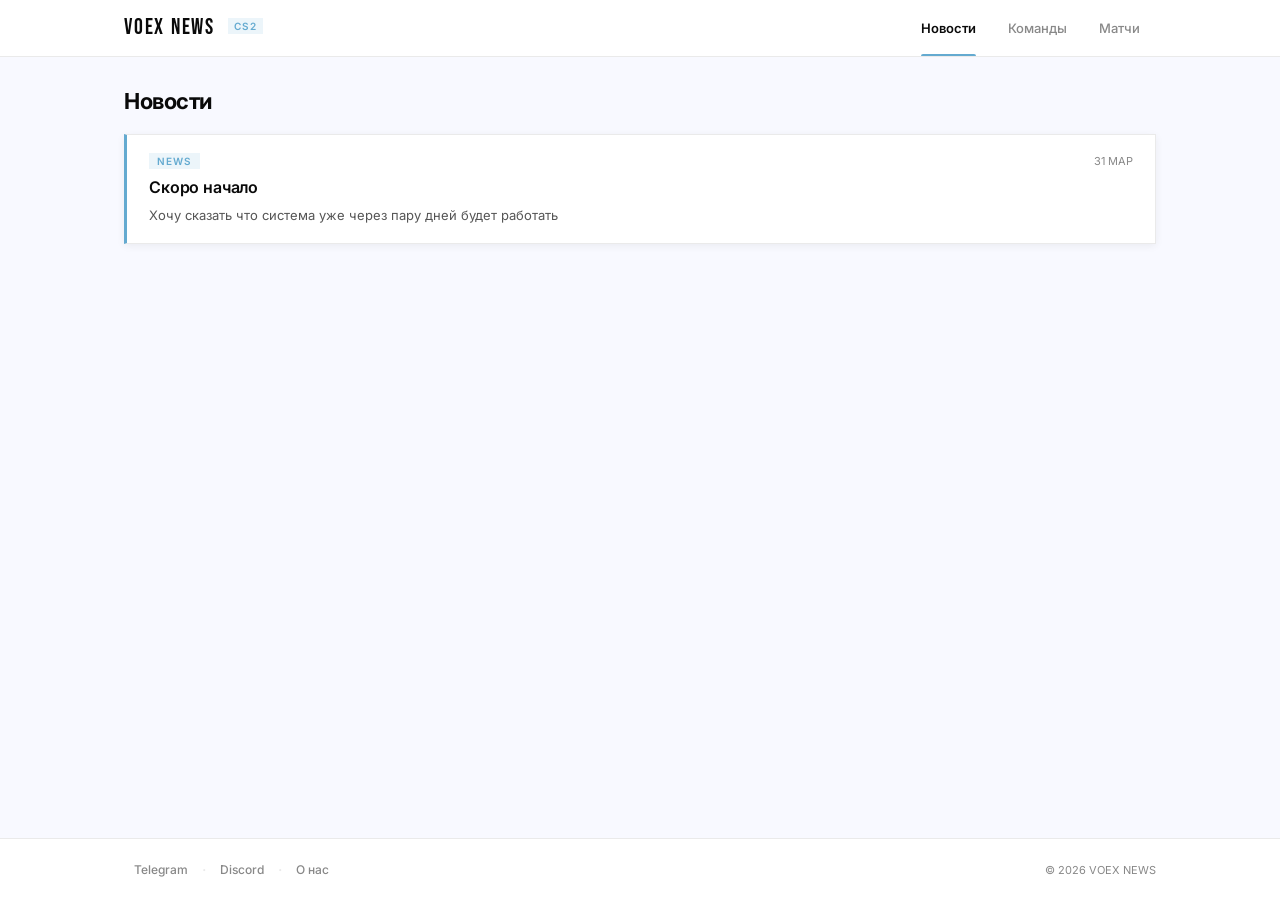
==== index.html @ 41468205 "Add files via upload" ====
<!DOCTYPE html>
<html lang="ru">
<head>
  <meta charset="UTF-8">
  <meta name="viewport" content="width=device-width, initial-scale=1.0">
  <title>VOEX NEWS — CS2</title>
  <link href="https://fonts.googleapis.com/css2?family=Inter:wght@300;400;500;600;700;800&family=Bebas+Neue&display=swap" rel="stylesheet">
  <link rel="stylesheet" href="style.css">
</head>
<body>

<header class="header">
  <div class="header-inner">
    <a href="index.html" class="logo-link">
      <div class="logo">VOEX NEWS <span>CS2</span></div>
    </a>
    <div class="tabs">
      <button class="tab active" data-tab="news">Новости</button>
      <button class="tab" data-tab="teams">Команды</button>
      <button class="tab" data-tab="matches">Матчи</button>
    </div>
  </div>
</header>

<main class="main">

  <section id="news" class="section active">
    <div class="sec-hdr"><div class="sec-title">Новости</div></div>
    <div id="news-list" class="news-list"></div>
  </section>

  <section id="teams" class="section">
    <div class="sec-hdr"><div class="sec-title">Команды</div></div>
    <div id="teams-list" class="teams-list"></div>
  </section>

  <section id="matches" class="section">
    <div class="sec-hdr"><div class="sec-title">Матчи</div></div>
    <div id="matches-list" class="matches-list"></div>
  </section>

</main>

<footer class="footer">
  <div class="footer-inner">
    <div class="footer-links">
      <a class="footer-link" href="https://t.me/voexnews" target="_blank">Telegram</a>
      <span class="footer-sep">·</span>
      <a class="footer-link" href="https://discord.gg/jpZfktsR" target="_blank">Discord</a>
      <span class="footer-sep">·</span>
      <a class="footer-link" href="about.html">О нас</a>
    </div>
    <div class="footer-copy">© 2026 VOEX NEWS</div>
  </div>
</footer>

<script src="data.js"></script>
<script>
  // Tab switching
  document.querySelectorAll(".tab").forEach(tab => {
    tab.addEventListener("click", () => {
      document.querySelector(".tab.active").classList.remove("active");
      tab.classList.add("active");
      const prev = document.querySelector(".section.active");
      const next = document.getElementById(tab.dataset.tab);
      if (prev === next) return;
      prev.classList.remove("active");
      next.classList.add("active");
      sessionStorage.setItem("lastTab", tab.dataset.tab);
    });
  });

  // Восстанавливаем вкладку после возврата со страницы команды
  const lastTab = sessionStorage.getItem("lastTab");
  if (lastTab) {
    sessionStorage.removeItem("lastTab");
    const targetTab = document.querySelector(`.tab[data-tab="${lastTab}"]`);
    const targetSection = document.getElementById(lastTab);
    if (targetTab && targetSection) {
      document.querySelector(".tab.active").classList.remove("active");
      document.querySelector(".section.active").classList.remove("active");
      targetTab.classList.add("active");
      targetSection.classList.add("active");
    }
  }

  // News
  const newsList = document.getElementById("news-list");
  if (DATABASE.news && DATABASE.news.length > 0) {
    newsList.innerHTML = DATABASE.news.map(n => `
      <div class="news-card ${n.featured ? "featured" : ""}">
        <div class="news-card-top">
          <span class="news-cat">${n.cat || "Новость"}</span>
          <span>${n.date || ""}</span>
        </div>
        <div class="news-title">${n.title}</div>
        <p>${n.desc || ""}</p>
      </div>
    `).join("");
  } else {
    newsList.innerHTML = `<div class="news-empty">Новостей пока нет — следите за обновлениями</div>`;
  }

  // Teams — sorted by rank
  const sorted = [...(DATABASE.teams || [])].sort((a, b) => Number(a.rank) - Number(b.rank));
  document.getElementById("teams-list").innerHTML = sorted.map(t => `
    <a href="team.html?team=${encodeURIComponent(t.id)}" class="team-card" data-rank="${t.rank}"
       onclick="sessionStorage.setItem('lastTab','teams')">
      <div class="team-rank">${t.rank}</div>
      <div class="team-info">
        <div class="team-name">${t.name}</div>
        <div class="team-meta">${t.meta}</div>
      </div>
      <div class="team-points">${t.points ?? 0} pts</div>
    </a>
  `).join("");

  // Matches — NO live badge, team names clickable
  const matchesList = document.getElementById("matches-list");

  // Хелпер: ищет id команды по имени
  function teamLink(name) {
    const t = (DATABASE.teams || []).find(t => t.name === name);
    if (t) {
      return `<a href="team.html?team=${encodeURIComponent(t.id)}"
                 class="match-team-link"
                 onclick="sessionStorage.setItem('lastTab','matches')">${name}</a>`;
    }
    return `<span class="match-team-plain">${name}</span>`;
  }

  if (DATABASE.matches && DATABASE.matches.length > 0) {
    matchesList.innerHTML = DATABASE.matches.map(m => `
      <div class="match-card">
        <div class="match-top">
          <span>${m.date || ""}</span>
          <span>${m.format || ""}</span>
        </div>
        <div class="match-body">
          <div class="match-team">${teamLink(m.team1 || "")}</div>
          <div class="match-score">${m.score || "— : —"}</div>
          <div class="match-team r">${teamLink(m.team2 || "")}</div>
        </div>
        <div class="match-maps">
          ${(m.maps || []).map(mp => `<span class="match-map-item">${mp}</span>`).join("")}
        </div>
      </div>
    `).join("");
  } else {
    matchesList.innerHTML = `<div class="news-empty">Матчей пока нет</div>`;
  }
</script>

</body>
</html>
---- style.css ----
@import url('https://fonts.googleapis.com/css2?family=Inter:wght@300;400;500;600;700;800&family=Bebas+Neue&display=swap');

:root {
  --bg: #f8f9ff;
  --surface: #ffffff;
  --border: #eaeaea;
  --muted: #888888;
  --text: #0a0a0a;
  --accent: #64AAD0;
  --accent-soft: rgba(100, 170, 208, 0.12);
  --pad: 24px;
  --shadow: 0 2px 8px rgba(0,0,0,0.06);
  --shadow-hover: 0 8px 24px rgba(0,0,0,0.10);
  --gold: #e8c84a;
  --silver: #c8ccd2;
  --bronze: #c8946a;
}

* { margin: 0; padding: 0; box-sizing: border-box; }
html { scroll-behavior: smooth; }

body {
  background: var(--bg);
  color: var(--text);
  font-family: 'Inter', sans-serif;
  min-height: 100vh;
  display: flex;
  flex-direction: column;
  -webkit-font-smoothing: antialiased;
}

/* ================================
   KEYFRAMES
   ================================ */

@keyframes fadeInDown {
  from { opacity: 0; transform: translateY(-14px); }
  to   { opacity: 1; transform: translateY(0); }
}

@keyframes fadeInUp {
  from { opacity: 0; transform: translateY(16px); }
  to   { opacity: 1; transform: translateY(0); }
}

@keyframes fadeIn {
  from { opacity: 0; }
  to   { opacity: 1; }
}

/* ================================
   HEADER
   ================================ */

.header {
  position: sticky;
  top: 0;
  background: #ffffff;
  box-shadow: 0 1px 0 var(--border);
  z-index: 100;
  animation: fadeInDown 0.4s ease forwards;
}

.header-inner {
  max-width: 1080px;
  margin: 0 auto;
  padding: 0 var(--pad);
  display: flex;
  align-items: stretch;
  justify-content: space-between;
  gap: 32px;
  height: 56px;
}

.logo-link {
  text-decoration: none;
  color: inherit;
  display: flex;
  align-items: center;
  flex-shrink: 0;
}

.logo {
  font-family: 'Bebas Neue', sans-serif;
  font-weight: 400;
  font-size: 22px;
  letter-spacing: 0.08em;
  line-height: 1;
  transition: opacity 0.2s ease;
}

.logo:hover { opacity: 0.55; }

.logo span {
  font-family: 'Inter', sans-serif;
  font-size: 10px;
  font-weight: 600;
  letter-spacing: 0.1em;
  color: var(--accent);
  margin-left: 7px;
  vertical-align: middle;
  text-transform: uppercase;
  background: var(--accent-soft);
  padding: 2px 6px;
}

/* ================================
   TABS
   ================================ */

.tabs {
  display: flex;
  align-items: stretch;
}

.tab {
  background: transparent;
  border: none;
  padding: 0 16px;
  font-size: 13px;
  font-weight: 500;
  font-family: 'Inter', sans-serif;
  color: var(--muted);
  cursor: pointer;
  position: relative;
  transition: color 0.25s ease;
  display: flex;
  align-items: center;
}

.tab::after {
  content: '';
  position: absolute;
  bottom: 0;
  left: 16px;
  right: 16px;
  height: 2px;
  background: var(--accent);
  border-radius: 2px 2px 0 0;
  transform: scaleX(0);
  transform-origin: left;
  transition: transform 0.25s ease;
}

.tab:hover { color: var(--text); }
.tab:hover::after { transform: scaleX(0.5); }
.tab.active { color: var(--text); font-weight: 600; }
.tab.active::after { transform: scaleX(1); }

/* ================================
   MAIN
   ================================ */

.main {
  flex: 1;
  width: 100%;
  max-width: 1080px;
  margin: 0 auto;
  padding: 32px var(--pad) 64px;
}

.section { display: none; }

.section.active {
  display: block;
  animation: fadeInUp 0.35s ease forwards;
}

.sec-hdr { margin-bottom: 20px; }

.sec-title {
  font-size: 22px;
  font-weight: 700;
  letter-spacing: -0.02em;
  animation: fadeIn 0.4s ease 0.05s both;
}

/* ================================
   NEWS
   ================================ */

.news-list {
  display: flex;
  flex-direction: column;
  gap: 8px;
}

.news-card {
  background: var(--surface);
  border: 1px solid var(--border);
  padding: 18px 22px;
  box-shadow: var(--shadow);
  position: relative;
  overflow: hidden;
  transition: all 0.3s ease;
  cursor: default;
  opacity: 0;
  animation: fadeInUp 0.4s ease forwards;
}

.news-card::before {
  content: '';
  position: absolute;
  left: 0; top: 0; bottom: 0;
  width: 3px;
  background: var(--accent);
  transform: scaleY(0);
  transform-origin: bottom;
  transition: transform 0.3s ease;
}

.news-card:hover { box-shadow: var(--shadow-hover); transform: translateY(-3px); }
.news-card:hover::before { transform: scaleY(1); }
.news-card.featured { border-left: 3px solid var(--accent); }
.news-card.featured::before { display: none; }

.news-card-top {
  display: flex;
  justify-content: space-between;
  align-items: center;
  font-size: 11px;
  color: var(--muted);
  margin-bottom: 8px;
  gap: 8px;
}

.news-cat {
  background: var(--accent-soft);
  color: var(--accent);
  padding: 2px 8px;
  font-size: 10px;
  font-weight: 600;
  text-transform: uppercase;
  letter-spacing: 0.1em;
}

.news-title {
  font-size: 16px;
  font-weight: 600;
  margin-bottom: 6px;
  line-height: 1.35;
  letter-spacing: -0.01em;
}

.news-card p {
  font-size: 13px;
  color: #555;
  line-height: 1.6;
}

.news-empty {
  text-align: center;
  padding: 60px 20px;
  color: var(--muted);
  font-size: 13px;
}

/* ================================
   TEAMS
   ================================ */

.teams-list {
  display: flex;
  flex-direction: column;
  gap: 6px;
}

.team-card {
  background: var(--surface);
  border: 1px solid var(--border);
  padding: 14px 22px;
  display: flex;
  align-items: center;
  gap: 16px;
  text-decoration: none;
  color: inherit;
  box-shadow: var(--shadow);
  position: relative;
  overflow: hidden;
  transition: all 0.3s ease;
  opacity: 0;
  animation: fadeInUp 0.4s ease forwards;
}

.team-card::before {
  content: attr(data-rank);
  position: absolute;
  right: 18px;
  top: 50%;
  transform: translateY(-50%);
  font-size: 50px;
  font-weight: 800;
  color: rgba(0,0,0,0.04);
  line-height: 1;
  pointer-events: none;
  letter-spacing: -0.04em;
  transition: color 0.3s ease;
}

.team-card::after {
  content: '';
  position: absolute;
  left: 0; top: 0; bottom: 0;
  width: 3px;
  background: var(--accent);
  transform: scaleY(0);
  transform-origin: bottom;
  transition: transform 0.3s ease;
}

.team-card:hover { box-shadow: var(--shadow-hover); transform: translateY(-4px); }
.team-card:hover::after { transform: scaleY(1); }

.team-rank {
  width: 28px;
  height: 28px;
  display: flex;
  align-items: center;
  justify-content: center;
  font-size: 12px;
  font-weight: 700;
  flex-shrink: 0;
}

.team-card:nth-child(1) .team-rank { background: var(--gold);   color: #5a4800; }
.team-card:nth-child(2) .team-rank { background: var(--silver); color: #3a3e44; }
.team-card:nth-child(3) .team-rank { background: var(--bronze); color: #5a3010; }
.team-card:nth-child(n+4) .team-rank {
  background: transparent;
  border: 1px solid var(--border);
  color: var(--muted);
  font-size: 11px;
}

.team-info { flex: 1; min-width: 0; }

.team-name {
  font-weight: 600;
  font-size: 14px;
  letter-spacing: -0.01em;
  white-space: nowrap;
  overflow: hidden;
  text-overflow: ellipsis;
}

.team-meta {
  font-size: 12px;
  color: var(--muted);
  margin-top: 2px;
}

.team-points {
  font-size: 12px;
  font-weight: 600;
  color: var(--muted);
  flex-shrink: 0;
  padding-right: 52px;
}

/* ================================
   MATCHES — COMPACT (пункт 1)
   ================================ */

.matches-list {
  display: flex;
  flex-direction: column;
  gap: 6px;
}

.match-card {
  background: var(--surface);
  border: 1px solid var(--border);
  /* Уменьшены отступы — карточка компактнее */
  padding: 10px 16px;
  box-shadow: var(--shadow);
  transition: all 0.3s ease;
  opacity: 0;
  animation: fadeInUp 0.4s ease forwards;
}

.match-card:hover {
  box-shadow: var(--shadow-hover);
  transform: translateY(-2px);
}

/* Единая строка: дата · формат слева, карты справа */
.match-top {
  display: flex;
  justify-content: space-between;
  align-items: center;
  font-size: 11px;
  color: var(--muted);
  margin-bottom: 8px;
  gap: 8px;
}

/* Кликабельное название команды в матче */
.match-team-link {
  color: inherit;
  text-decoration: none;
  font-weight: 700;
  position: relative;
  transition: color 0.2s ease;
}

.match-team-link::after {
  content: '';
  position: absolute;
  left: 0; right: 0; bottom: -2px;
  height: 1px;
  background: var(--accent);
  transform: scaleX(0);
  transform-origin: left;
  transition: transform 0.25s ease;
}

.match-team-link:hover { color: var(--accent); }
.match-team-link:hover::after { transform: scaleX(1); }

.match-team-plain { font-weight: 700; }

.badge-live { display: none; }

.match-body {
  display: grid;
  grid-template-columns: 1fr auto 1fr;
  align-items: center;
  gap: 12px;
}

.match-team {
  font-weight: 700;
  font-size: 15px;
  letter-spacing: -0.01em;
  white-space: nowrap;
  overflow: hidden;
  text-overflow: ellipsis;
}

.match-team.r { text-align: right; }

.match-score {
  font-size: 16px;
  font-weight: 700;
  padding: 4px 14px;
  background: var(--bg);
  border: 1px solid var(--border);
  text-align: center;
  white-space: nowrap;
  letter-spacing: -0.02em;
  flex-shrink: 0;
}

.match-maps {
  margin-top: 7px;
  font-size: 11px;
  color: var(--muted);
  display: flex;
  justify-content: center;
  gap: 6px;
  flex-wrap: wrap;
}

.match-map-item {
  padding: 2px 8px;
  background: var(--bg);
  border: 1px solid var(--border);
  font-weight: 500;
  font-size: 10px;
}

/* ================================
   MATCH-CARD внутри страницы команды
   (чуть другой вид — без анимации opacity:0)
   ================================ */

.team-matches-list {
  display: flex;
  flex-direction: column;
  gap: 6px;
}

.team-matches-list .match-card {
  opacity: 1;
  animation: none;
}

.team-matches-empty {
  font-size: 12px;
  color: var(--muted);
  font-style: italic;
  padding: 6px 0;
}

/* ================================
   FOOTER
   ================================ */

.footer {
  border-top: 1px solid var(--border);
  background: #fff;
  padding: 18px 0;
}

.footer-inner {
  max-width: 1080px;
  margin: 0 auto;
  padding: 0 var(--pad);
  display: flex;
  justify-content: space-between;
  align-items: center;
}

.footer-links {
  display: flex;
  align-items: center;
  gap: 2px;
}

.footer-link {
  font-size: 12px;
  font-weight: 500;
  color: var(--muted);
  text-decoration: none;
  padding: 5px 10px;
  transition: color 0.2s ease;
}

.footer-link:hover { color: var(--text); }
.footer-sep { color: var(--border); font-size: 16px; padding: 0 2px; }
.footer-copy { font-size: 11px; color: var(--muted); }

/* ================================
   ABOUT PAGE
   ================================ */

.about {
  flex: 1;
  width: 100%;
  max-width: 560px;
  margin: 80px auto;
  padding: 0 var(--pad);
  animation: fadeInUp 0.5s ease forwards;
}

.about-eyebrow {
  font-size: 11px;
  font-weight: 600;
  text-transform: uppercase;
  letter-spacing: 0.16em;
  color: var(--accent);
  margin-bottom: 14px;
}

.about-title {
  font-family: 'Bebas Neue', sans-serif;
  font-size: 56px;
  font-weight: 400;
  letter-spacing: 0.06em;
  line-height: 1;
  margin-bottom: 24px;
}

.about-divider {
  width: 32px;
  height: 2px;
  background: var(--accent);
  margin: 22px 0;
}

.about-text {
  font-size: 15px;
  line-height: 1.75;
  color: #444;
  margin-bottom: 32px;
}

.about-links {
  display: flex;
  gap: 10px;
  flex-wrap: wrap;
  margin-bottom: 36px;
}

.about-social {
  display: inline-flex;
  align-items: center;
  padding: 9px 18px;
  background: var(--text);
  color: #fff;
  text-decoration: none;
  font-size: 13px;
  font-weight: 500;
  transition: all 0.25s ease;
}

.about-social:hover {
  background: var(--accent);
  transform: translateY(-2px);
  box-shadow: 0 6px 16px rgba(100, 170, 208, 0.3);
}

/* ================================
   TEAM PAGE
   ================================ */

.team-page {
  flex: 1;
  width: 100%;
  max-width: 1080px;
  margin: 0 auto;
  padding: 40px var(--pad) 64px;
  animation: fadeInUp 0.4s ease forwards;
}

.team-header { margin-bottom: 28px; }

.team-eyebrow {
  font-size: 11px;
  font-weight: 600;
  text-transform: uppercase;
  letter-spacing: 0.16em;
  color: var(--accent);
  margin-bottom: 8px;
}

.team-title {
  font-family: 'Bebas Neue', sans-serif;
  font-size: 44px;
  font-weight: 400;
  letter-spacing: 0.06em;
  line-height: 1;
}

.team-subtitle {
  font-size: 11px;
  font-weight: 600;
  text-transform: uppercase;
  letter-spacing: 0.14em;
  color: var(--muted);
  margin-bottom: 12px;
}

/* ================================
   LINEUP
   ================================ */

.team-lineup {
  background: #f0f2f5;
  border: 1px solid var(--border);
  padding: 28px 16px 20px;
  display: flex;
  justify-content: center;
  align-items: flex-end;
  gap: 4px;
  margin-bottom: 20px;
  opacity: 0;
  animation: fadeInUp 0.5s ease 0.1s forwards;
}

.player-slot {
  display: flex;
  flex-direction: column;
  align-items: center;
  flex: 1;
  min-width: 0;
  opacity: 0;
  animation: fadeInUp 0.4s ease forwards;
}

.player-slot:nth-child(1) { animation-delay: 0.18s; }
.player-slot:nth-child(2) { animation-delay: 0.26s; }
.player-slot:nth-child(3) { animation-delay: 0.12s; }
.player-slot:nth-child(4) { animation-delay: 0.32s; }
.player-slot:nth-child(5) { animation-delay: 0.22s; }

.player-avatar {
  /* Растягиваем на всю ширину слота — на десктопе ~180–200px */
  width: 100%;
  max-width: 180px;
  aspect-ratio: 1 / 1;
  background: url("sg.png") center/contain no-repeat;
  opacity: 0.6;
  margin-bottom: 10px;
  transition: all 0.3s ease;
}

.player-name {
  font-size: 12px;
  font-weight: 600;
  color: #555;
  text-align: center;
  transition: color 0.3s ease;
  letter-spacing: 0.01em;
  white-space: nowrap;
  overflow: hidden;
  text-overflow: ellipsis;
  width: 100%;
}

.player-slot:hover .player-avatar { opacity: 1; transform: translateY(-6px); }
.player-slot:hover .player-name { color: var(--text); }

/* ================================
   TEAM INFO GRID (2 колонки)
   ================================ */

.team-info-grid {
  display: grid;
  grid-template-columns: 1fr 1fr;
  gap: 10px;
  opacity: 0;
  animation: fadeInUp 0.5s ease 0.35s forwards;
}

/* Полноширинный блок (матчи команды) */
.team-info-grid .info-box-full {
  grid-column: 1 / -1;
}

.info-box {
  background: var(--surface);
  border: 1px solid var(--border);
  padding: 20px 22px;
  box-shadow: var(--shadow);
  transition: all 0.3s ease;
}

.info-box:hover {
  box-shadow: var(--shadow-hover);
  transform: translateY(-2px);
}

/* Блок матчей — не двигается при hover */
.info-box-full:hover {
  transform: none;
  box-shadow: var(--shadow);
}

.info-title {
  font-size: 11px;
  font-weight: 700;
  text-transform: uppercase;
  letter-spacing: 0.14em;
  color: var(--muted);
  margin-bottom: 14px;
}

.info-list { list-style: none; }

.info-list li {
  font-size: 13px;
  padding: 7px 0;
  border-bottom: 1px solid var(--border);
  color: #333;
  transition: color 0.2s ease;
}

.info-list li:last-child { border-bottom: none; }
.info-list li:hover { color: var(--text); }

.info-empty {
  font-size: 12px;
  color: var(--muted);
  font-style: italic;
  border-bottom: none !important;
}

/* ================================
   BACK BUTTON
   ================================ */

.back-btn {
  display: inline-flex;
  align-items: center;
  gap: 6px;
  margin-top: 28px;
  font-size: 12px;
  font-weight: 500;
  color: var(--muted);
  text-decoration: none;
  padding: 8px 14px;
  border: 1px solid var(--border);
  transition: all 0.25s ease;
}

.back-btn:hover {
  color: var(--text);
  border-color: var(--text);
  transform: translateX(-3px);
}

/* ================================
   STAGGER DELAYS
   ================================ */

.news-card:nth-child(1)  { animation-delay: 0.04s; }
.news-card:nth-child(2)  { animation-delay: 0.08s; }
.news-card:nth-child(3)  { animation-delay: 0.12s; }
.news-card:nth-child(4)  { animation-delay: 0.16s; }
.news-card:nth-child(5)  { animation-delay: 0.20s; }
.news-card:nth-child(6)  { animation-delay: 0.24s; }

.team-card:nth-child(1)  { animation-delay: 0.04s; }
.team-card:nth-child(2)  { animation-delay: 0.08s; }
.team-card:nth-child(3)  { animation-delay: 0.12s; }
.team-card:nth-child(4)  { animation-delay: 0.16s; }
.team-card:nth-child(5)  { animation-delay: 0.20s; }
.team-card:nth-child(6)  { animation-delay: 0.24s; }
.team-card:nth-child(7)  { animation-delay: 0.28s; }
.team-card:nth-child(8)  { animation-delay: 0.32s; }
.team-card:nth-child(9)  { animation-delay: 0.36s; }

.match-card:nth-child(1) { animation-delay: 0.04s; }
.match-card:nth-child(2) { animation-delay: 0.08s; }
.match-card:nth-child(3) { animation-delay: 0.12s; }

/* ================================
   SCROLLBAR
   ================================ */

::-webkit-scrollbar { width: 4px; }
::-webkit-scrollbar-track { background: var(--bg); }
::-webkit-scrollbar-thumb { background: #ddd; }
::-webkit-scrollbar-thumb:hover { background: #bbb; }

/* ================================
   MOBILE — 768px
   ================================ */

@media (max-width: 768px) {
  :root { --pad: 15px; }

  /* ── Header ── */
  .header-inner {
    flex-direction: column;
    align-items: stretch;
    height: auto;
    padding: 0;
    gap: 0;
  }

  .logo-link {
    padding: 13px var(--pad) 11px;
    border-bottom: 1px solid var(--border);
  }

  .logo { font-size: 19px; }

  .tabs {
    width: 100%;
    display: grid;
    grid-template-columns: 1fr 1fr 1fr;
  }

  .tab {
    padding: 0;
    height: 42px;
    font-size: 12px;
    font-weight: 500;
    justify-content: center;
    border-right: 1px solid var(--border);
  }

  .tab:last-child { border-right: none; }
  .tab::after { left: 10px; right: 10px; }

  /* ── Main ── */
  .main { padding: 16px var(--pad) 48px; }
  .sec-hdr { margin-bottom: 12px; }
  .sec-title { font-size: 19px; }

  /* ── News ── */
  .news-card { padding: 13px 14px; }
  .news-title { font-size: 14px; }
  .news-card p { font-size: 12px; line-height: 1.5; }
  .news-card-top { margin-bottom: 6px; }

  /* ── Teams ── */
  .team-card { padding: 12px 13px; gap: 11px; }
  .team-rank { width: 25px; height: 25px; font-size: 11px; }
  .team-name  { font-size: 13px; }
  .team-meta  { font-size: 11px; margin-top: 1px; }
  .team-points { font-size: 11px; padding-right: 34px; }
  .team-card::before { font-size: 32px; right: 9px; }

  /* ── Matches ── */
  .match-card { padding: 10px 14px; }
  .match-top  { margin-bottom: 8px; font-size: 11px; }
  .match-body { gap: 8px; }
  .match-team  { font-size: 13px; }
  .match-score { font-size: 15px; padding: 4px 11px; }
  .match-maps  { font-size: 10px; gap: 5px; margin-top: 8px; }
  .match-map-item { padding: 2px 7px; }

  /* ── Footer ── */
  .footer { padding: 14px 0; }
  .footer-inner { flex-direction: column; gap: 8px; text-align: center; }
  .footer-links { justify-content: center; flex-wrap: wrap; }
  .footer-copy { font-size: 11px; }

  /* ── Team page ── */
  .team-page { padding: 20px var(--pad) 48px; }
  .team-eyebrow { font-size: 10px; }
  .team-title { font-size: 32px; }
  .team-subtitle { font-size: 10px; margin-bottom: 10px; }

  /* ── Lineup: 2 ряда по 3, нормальный размер ── */
  .team-lineup {
    flex-wrap: wrap;
    justify-content: center;
    align-items: flex-end;
    padding: 20px 10px 14px;
    gap: 6px;
  }

  .player-slot {
    flex: 0 0 calc(33.33% - 6px);
    max-width: calc(33.33% - 6px);
  }

  /* Аватарка занимает всю ширину слота */
  .player-avatar {
    width: 100%;
    max-width: 100%;
  }

  .player-name { font-size: 11px; }

  /* ── Info grid ── */
  .team-info-grid { grid-template-columns: 1fr; gap: 8px; }
  .team-info-grid .info-box-full { grid-column: 1; }
  .info-box { padding: 15px 16px; }
  .info-title { font-size: 10px; margin-bottom: 10px; }
  .info-list li { font-size: 13px; padding: 6px 0; }

  /* ── About ── */
  .about { margin: 36px auto; }
  .about-title { font-size: 42px; }
  .about-text { font-size: 14px; }
  .about-social { padding: 8px 16px; font-size: 12px; }

  /* ── Back button ── */
  .back-btn { margin-top: 22px; }
}

@media (max-width: 420px) {
  :root { --pad: 13px; }

  .logo { font-size: 18px; }
  .tab { font-size: 11px; height: 40px; }

  .sec-title { font-size: 18px; }

  .match-body { gap: 6px; }
  .match-team  { font-size: 12px; }
  .match-score { font-size: 13px; padding: 3px 9px; }

  /* 3 в ряд на совсем маленьком экране */
  .player-slot { flex: 0 0 calc(33.33% - 4px); max-width: calc(33.33% - 4px); }

  .about-title { font-size: 34px; }
  .team-title  { font-size: 26px; }

  .footer-link { font-size: 11px; padding: 4px 7px; }

  .team-card::before { display: none; }
  .team-points { padding-right: 0; }
}
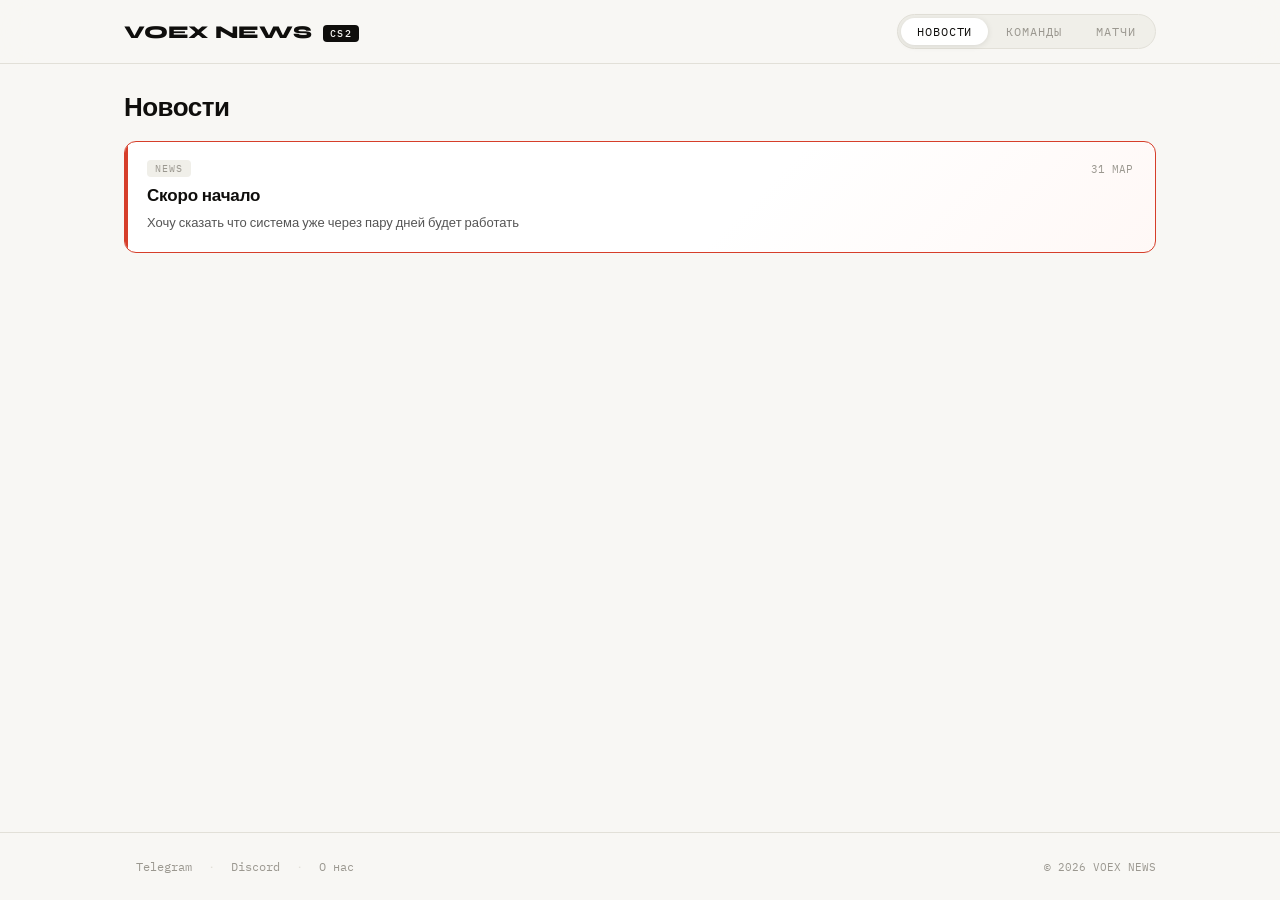
==== commit 7775f338: "Add files via upload" ====
--- a/index.html
+++ b/index.html
@@ -3,11 +3,16 @@
 <head>
   <meta charset="UTF-8">
   <meta name="viewport" content="width=device-width, initial-scale=1.0">
-  <title>VOEX NEWS — CS2</title>
-  <link href="https://fonts.googleapis.com/css2?family=Inter:wght@300;400;500;600;700;800&family=Bebas+Neue&display=swap" rel="stylesheet">
+  <title>VOEX NEWS</title>
+  <link href="https://fonts.googleapis.com/css2?family=Syne:wght@400;600;700;800&family=IBM+Plex+Mono:wght@400;500&display=swap" rel="stylesheet">
   <link rel="stylesheet" href="style.css">
 </head>
 <body>
+
+<!-- PAGE LOADER -->
+<div class="page-loader">
+  <div class="page-loader-inner">VOEX NEWS</div>
+</div>
 
 <header class="header">
   <div class="header-inner">
@@ -56,7 +61,7 @@
 
 <script src="data.js"></script>
 <script>
-  // Tab switching
+  // ── Tab switching ──────────────────────────────────────
   document.querySelectorAll(".tab").forEach(tab => {
     tab.addEventListener("click", () => {
       document.querySelector(".tab.active").classList.remove("active");
@@ -70,21 +75,21 @@
     });
   });
 
-  // Восстанавливаем вкладку после возврата со страницы команды
+  // FIX #2: восстанавливаем нужную вкладку после возврата с team.html
   const lastTab = sessionStorage.getItem("lastTab");
   if (lastTab) {
     sessionStorage.removeItem("lastTab");
-    const targetTab = document.querySelector(`.tab[data-tab="${lastTab}"]`);
-    const targetSection = document.getElementById(lastTab);
-    if (targetTab && targetSection) {
+    const tTab = document.querySelector(`.tab[data-tab="${lastTab}"]`);
+    const tSec = document.getElementById(lastTab);
+    if (tTab && tSec) {
       document.querySelector(".tab.active").classList.remove("active");
       document.querySelector(".section.active").classList.remove("active");
-      targetTab.classList.add("active");
-      targetSection.classList.add("active");
+      tTab.classList.add("active");
+      tSec.classList.add("active");
     }
   }
 
-  // News
+  // ── News ───────────────────────────────────────────────
   const newsList = document.getElementById("news-list");
   if (DATABASE.news && DATABASE.news.length > 0) {
     newsList.innerHTML = DATABASE.news.map(n => `
@@ -101,10 +106,10 @@
     newsList.innerHTML = `<div class="news-empty">Новостей пока нет — следите за обновлениями</div>`;
   }
 
-  // Teams — sorted by rank
+  // ── Teams ──────────────────────────────────────────────
   const sorted = [...(DATABASE.teams || [])].sort((a, b) => Number(a.rank) - Number(b.rank));
   document.getElementById("teams-list").innerHTML = sorted.map(t => `
-    <a href="team.html?team=${encodeURIComponent(t.id)}" class="team-card" data-rank="${t.rank}"
+    <a href="team.html?team=${encodeURIComponent(t.id)}" class="team-card"
        onclick="sessionStorage.setItem('lastTab','teams')">
       <div class="team-rank">${t.rank}</div>
       <div class="team-info">
@@ -115,20 +120,19 @@
     </a>
   `).join("");
 
-  // Matches — NO live badge, team names clickable
-  const matchesList = document.getElementById("matches-list");
-
-  // Хелпер: ищет id команды по имени
-  function teamLink(name) {
+  // ── Matches ────────────────────────────────────────────
+  // Хелпер: кликабельное имя команды
+  function teamLink(name, tab) {
     const t = (DATABASE.teams || []).find(t => t.name === name);
     if (t) {
       return `<a href="team.html?team=${encodeURIComponent(t.id)}"
                  class="match-team-link"
-                 onclick="sessionStorage.setItem('lastTab','matches')">${name}</a>`;
+                 onclick="sessionStorage.setItem('lastTab','${tab}')">${name}</a>`;
     }
     return `<span class="match-team-plain">${name}</span>`;
   }
 
+  const matchesList = document.getElementById("matches-list");
   if (DATABASE.matches && DATABASE.matches.length > 0) {
     matchesList.innerHTML = DATABASE.matches.map(m => `
       <div class="match-card">
@@ -137,9 +141,9 @@
           <span>${m.format || ""}</span>
         </div>
         <div class="match-body">
-          <div class="match-team">${teamLink(m.team1 || "")}</div>
+          <div class="match-team">${teamLink(m.team1 || "", "matches")}</div>
           <div class="match-score">${m.score || "— : —"}</div>
-          <div class="match-team r">${teamLink(m.team2 || "")}</div>
+          <div class="match-team r">${teamLink(m.team2 || "", "matches")}</div>
         </div>
         <div class="match-maps">
           ${(m.maps || []).map(mp => `<span class="match-map-item">${mp}</span>`).join("")}
--- a/style.css
+++ b/style.css
@@ -1,154 +1,171 @@
-@import url('https://fonts.googleapis.com/css2?family=Inter:wght@300;400;500;600;700;800&family=Bebas+Neue&display=swap');
+/* ================================
+   VOEX NEWS — MINIMAL REDESIGN
+   ================================ */
+
+@import url('https://fonts.googleapis.com/css2?family=Syne:wght@400;600;700;800&family=IBM+Plex+Mono:wght@400;500&display=swap');
 
 :root {
-  --bg: #f8f9ff;
+  --bg: #f8f7f4;
   --surface: #ffffff;
-  --border: #eaeaea;
-  --muted: #888888;
-  --text: #0a0a0a;
-  --accent: #64AAD0;
-  --accent-soft: rgba(100, 170, 208, 0.12);
+  --surface2: #f0efe9;
+  --border: #e2e0d8;
+  --muted: #9b9890;
+  --text: #0f0e0c;
+  --accent: #d63e2a;
+  --accent2: #e8824d;
   --pad: 24px;
-  --shadow: 0 2px 8px rgba(0,0,0,0.06);
-  --shadow-hover: 0 8px 24px rgba(0,0,0,0.10);
-  --gold: #e8c84a;
+
+  --gold:   #e8c84a;
   --silver: #c8ccd2;
   --bronze: #c8946a;
-}
-
-* { margin: 0; padding: 0; box-sizing: border-box; }
+
+  --radius:      12px;
+  --transition:  0.3s cubic-bezier(0.4, 0, 0.2, 1);
+  --shadow:      0 2px 20px rgba(0,0,0,0.06);
+  --shadow-hover:0 8px 40px rgba(0,0,0,0.12);
+}
+
+*, *::before, *::after {
+  margin: 0; padding: 0;
+  box-sizing: border-box;
+}
+
 html { scroll-behavior: smooth; }
 
 body {
   background: var(--bg);
   color: var(--text);
-  font-family: 'Inter', sans-serif;
+  font-family: 'Syne', sans-serif;
   min-height: 100vh;
   display: flex;
-  flex-direction: column;
+  flex-direction: column;   /* sticky footer */
+  overflow-x: hidden;
   -webkit-font-smoothing: antialiased;
 }
 
 /* ================================
-   KEYFRAMES
-   ================================ */
-
-@keyframes fadeInDown {
-  from { opacity: 0; transform: translateY(-14px); }
-  to   { opacity: 1; transform: translateY(0); }
-}
-
-@keyframes fadeInUp {
-  from { opacity: 0; transform: translateY(16px); }
-  to   { opacity: 1; transform: translateY(0); }
-}
-
-@keyframes fadeIn {
-  from { opacity: 0; }
-  to   { opacity: 1; }
-}
+   SCROLLBAR
+   ================================ */
+
+::-webkit-scrollbar { width: 4px; }
+::-webkit-scrollbar-track { background: var(--bg); }
+::-webkit-scrollbar-thumb { background: var(--border); border-radius: 4px; }
+::-webkit-scrollbar-thumb:hover { background: var(--muted); }
+
+/* ================================
+   PAGE LOADER
+   ================================ */
+
+.page-loader {
+  position: fixed; inset: 0;
+  background: var(--bg);
+  z-index: 9999;
+  display: flex; align-items: center; justify-content: center;
+  animation: loaderOut 0.4s ease 0.6s forwards;
+  pointer-events: none;
+}
+
+.page-loader-inner {
+  font-family: 'IBM Plex Mono', monospace;
+  font-size: 13px;
+  color: var(--muted);
+  letter-spacing: 0.2em;
+  animation: loaderPulse 0.5s ease infinite alternate;
+}
+
+@keyframes loaderPulse { to { opacity: 0.3; } }
+@keyframes loaderOut   { to { opacity: 0; transform: translateY(-10px); } }
 
 /* ================================
    HEADER
    ================================ */
 
 .header {
-  position: sticky;
-  top: 0;
-  background: #ffffff;
-  box-shadow: 0 1px 0 var(--border);
+  position: sticky; top: 0;
+  background: rgba(248, 247, 244, 0.92);
+  backdrop-filter: blur(20px);
+  -webkit-backdrop-filter: blur(20px);
+  border-bottom: 1px solid var(--border);
   z-index: 100;
-  animation: fadeInDown 0.4s ease forwards;
+  animation: slideDown 0.6s cubic-bezier(0.4, 0, 0.2, 1) forwards;
+}
+
+@keyframes slideDown {
+  from { transform: translateY(-100%); opacity: 0; }
+  to   { transform: translateY(0);     opacity: 1; }
 }
 
 .header-inner {
   max-width: 1080px;
   margin: 0 auto;
-  padding: 0 var(--pad);
-  display: flex;
-  align-items: stretch;
-  justify-content: space-between;
-  gap: 32px;
-  height: 56px;
-}
-
-.logo-link {
-  text-decoration: none;
-  color: inherit;
+  padding: 14px var(--pad);
   display: flex;
   align-items: center;
+  justify-content: space-between;
+  gap: 20px;
+}
+
+.logo-link {
+  text-decoration: none; color: inherit;
+  display: flex; align-items: center; gap: 8px;
   flex-shrink: 0;
 }
 
 .logo {
-  font-family: 'Bebas Neue', sans-serif;
-  font-weight: 400;
-  font-size: 22px;
+  font-weight: 800; font-size: 18px;
+  letter-spacing: -0.01em;
+  transition: opacity var(--transition);
+}
+
+.logo:hover { opacity: 0.65; }
+
+.logo span {
+  display: inline-block;
+  background: var(--text); color: var(--bg);
+  font-size: 10px;
+  font-family: 'IBM Plex Mono', monospace;
+  font-weight: 500; letter-spacing: 0.12em;
+  padding: 2px 7px; border-radius: 4px;
+  vertical-align: middle; margin-left: 6px;
+  text-transform: uppercase;
+}
+
+/* ================================
+   TABS
+   ================================ */
+
+.tabs {
+  display: flex; gap: 2px;
+  background: var(--surface2);
+  border-radius: 999px;
+  padding: 3px;
+  border: 1px solid var(--border);
+}
+
+.tab {
+  background: transparent; border: none;
+  border-radius: 999px;
+  padding: 6px 16px;
+  font-size: 12px;
+  font-family: 'IBM Plex Mono', monospace;
   letter-spacing: 0.08em;
-  line-height: 1;
-  transition: opacity 0.2s ease;
-}
-
-.logo:hover { opacity: 0.55; }
-
-.logo span {
-  font-family: 'Inter', sans-serif;
-  font-size: 10px;
-  font-weight: 600;
-  letter-spacing: 0.1em;
-  color: var(--accent);
-  margin-left: 7px;
-  vertical-align: middle;
   text-transform: uppercase;
-  background: var(--accent-soft);
-  padding: 2px 6px;
-}
-
-/* ================================
-   TABS
-   ================================ */
-
-.tabs {
-  display: flex;
-  align-items: stretch;
-}
-
-.tab {
-  background: transparent;
-  border: none;
-  padding: 0 16px;
-  font-size: 13px;
-  font-weight: 500;
-  font-family: 'Inter', sans-serif;
   color: var(--muted);
   cursor: pointer;
-  position: relative;
-  transition: color 0.25s ease;
-  display: flex;
-  align-items: center;
-}
-
-.tab::after {
-  content: '';
-  position: absolute;
-  bottom: 0;
-  left: 16px;
-  right: 16px;
-  height: 2px;
-  background: var(--accent);
-  border-radius: 2px 2px 0 0;
-  transform: scaleX(0);
-  transform-origin: left;
-  transition: transform 0.25s ease;
+  transition: all var(--transition);
+  white-space: nowrap;
 }
 
 .tab:hover { color: var(--text); }
-.tab:hover::after { transform: scaleX(0.5); }
-.tab.active { color: var(--text); font-weight: 600; }
-.tab.active::after { transform: scaleX(1); }
-
-/* ================================
-   MAIN
+
+.tab.active {
+  background: var(--surface);
+  color: var(--text);
+  box-shadow: 0 1px 6px rgba(0,0,0,0.1);
+}
+
+/* ================================
+   MAIN — flex:1 keeps footer at bottom
    ================================ */
 
 .main {
@@ -156,269 +173,189 @@
   width: 100%;
   max-width: 1080px;
   margin: 0 auto;
-  padding: 32px var(--pad) 64px;
+  padding: 28px var(--pad) 60px;
 }
 
 .section { display: none; }
 
 .section.active {
   display: block;
-  animation: fadeInUp 0.35s ease forwards;
-}
-
-.sec-hdr { margin-bottom: 20px; }
+  animation: sectionIn 0.4s cubic-bezier(0.4, 0, 0.2, 1) forwards;
+}
+
+@keyframes sectionIn {
+  from { opacity: 0; transform: translateY(14px); }
+  to   { opacity: 1; transform: translateY(0); }
+}
+
+.sec-hdr { margin-bottom: 18px; }
 
 .sec-title {
-  font-size: 22px;
-  font-weight: 700;
+  font-weight: 800; font-size: 26px;
   letter-spacing: -0.02em;
-  animation: fadeIn 0.4s ease 0.05s both;
 }
 
 /* ================================
    NEWS
    ================================ */
 
-.news-list {
-  display: flex;
-  flex-direction: column;
-  gap: 8px;
-}
+.news-list { display: flex; flex-direction: column; gap: 8px; }
 
 .news-card {
   background: var(--surface);
+  border-radius: var(--radius);
   border: 1px solid var(--border);
   padding: 18px 22px;
-  box-shadow: var(--shadow);
-  position: relative;
-  overflow: hidden;
-  transition: all 0.3s ease;
   cursor: default;
-  opacity: 0;
-  animation: fadeInUp 0.4s ease forwards;
+  transition: all var(--transition);
+  position: relative; overflow: hidden;
+
+  opacity: 0; transform: translateY(16px);
+  animation: cardIn 0.5s cubic-bezier(0.4,0,0.2,1) forwards;
 }
 
 .news-card::before {
   content: '';
-  position: absolute;
-  left: 0; top: 0; bottom: 0;
-  width: 3px;
-  background: var(--accent);
-  transform: scaleY(0);
-  transform-origin: bottom;
-  transition: transform 0.3s ease;
-}
-
-.news-card:hover { box-shadow: var(--shadow-hover); transform: translateY(-3px); }
-.news-card:hover::before { transform: scaleY(1); }
-.news-card.featured { border-left: 3px solid var(--accent); }
-.news-card.featured::before { display: none; }
+  position: absolute; left: 0; top: 0; bottom: 0;
+  width: 3px; background: transparent;
+  transition: background var(--transition);
+  border-radius: 3px 0 0 3px;
+}
+
+.news-card:hover {
+  box-shadow: var(--shadow-hover);
+  transform: translateY(-2px);
+  border-color: transparent;
+}
+
+.news-card:hover::before { background: var(--accent); }
+
+.news-card.featured {
+  background: linear-gradient(135deg, #fff 60%, #fff8f6);
+  border-color: var(--accent);
+}
+
+.news-card.featured::before { background: var(--accent); }
 
 .news-card-top {
-  display: flex;
-  justify-content: space-between;
-  align-items: center;
-  font-size: 11px;
+  display: flex; justify-content: space-between; align-items: center;
+  font-size: 11px; color: var(--muted);
+  font-family: 'IBM Plex Mono', monospace;
+  margin-bottom: 8px; gap: 8px;
+}
+
+.news-cat {
+  background: var(--surface2);
+  padding: 2px 8px; border-radius: 4px;
+  font-size: 10px; text-transform: uppercase; letter-spacing: 0.1em;
+}
+
+.news-title {
+  font-size: 17px; font-weight: 700;
+  margin-bottom: 6px; line-height: 1.3;
+  letter-spacing: -0.01em;
+}
+
+.news-card p { font-size: 13px; color: #555; line-height: 1.6; font-weight: 400; }
+
+.news-empty {
+  text-align: center; padding: 60px 20px;
   color: var(--muted);
-  margin-bottom: 8px;
-  gap: 8px;
-}
-
-.news-cat {
-  background: var(--accent-soft);
-  color: var(--accent);
-  padding: 2px 8px;
-  font-size: 10px;
-  font-weight: 600;
-  text-transform: uppercase;
-  letter-spacing: 0.1em;
-}
-
-.news-title {
-  font-size: 16px;
-  font-weight: 600;
-  margin-bottom: 6px;
-  line-height: 1.35;
-  letter-spacing: -0.01em;
-}
-
-.news-card p {
-  font-size: 13px;
-  color: #555;
-  line-height: 1.6;
-}
-
-.news-empty {
-  text-align: center;
-  padding: 60px 20px;
-  color: var(--muted);
-  font-size: 13px;
+  font-family: 'IBM Plex Mono', monospace; font-size: 13px;
 }
 
 /* ================================
    TEAMS
    ================================ */
 
-.teams-list {
-  display: flex;
-  flex-direction: column;
-  gap: 6px;
-}
+.teams-list { display: flex; flex-direction: column; gap: 6px; }
 
 .team-card {
   background: var(--surface);
+  border-radius: var(--radius);
   border: 1px solid var(--border);
-  padding: 14px 22px;
-  display: flex;
-  align-items: center;
-  gap: 16px;
-  text-decoration: none;
-  color: inherit;
-  box-shadow: var(--shadow);
-  position: relative;
-  overflow: hidden;
-  transition: all 0.3s ease;
-  opacity: 0;
-  animation: fadeInUp 0.4s ease forwards;
-}
-
-.team-card::before {
-  content: attr(data-rank);
-  position: absolute;
-  right: 18px;
-  top: 50%;
-  transform: translateY(-50%);
-  font-size: 50px;
-  font-weight: 800;
-  color: rgba(0,0,0,0.04);
-  line-height: 1;
-  pointer-events: none;
-  letter-spacing: -0.04em;
-  transition: color 0.3s ease;
+  padding: 14px 18px;
+  display: flex; align-items: center; gap: 16px;
+  text-decoration: none; color: inherit;
+  transition: all var(--transition);
+  position: relative; overflow: hidden;
+
+  opacity: 0; transform: translateX(-12px);
+  animation: teamIn 0.5s cubic-bezier(0.4,0,0.2,1) forwards;
 }
 
 .team-card::after {
-  content: '';
-  position: absolute;
-  left: 0; top: 0; bottom: 0;
-  width: 3px;
-  background: var(--accent);
-  transform: scaleY(0);
-  transform-origin: bottom;
-  transition: transform 0.3s ease;
-}
-
-.team-card:hover { box-shadow: var(--shadow-hover); transform: translateY(-4px); }
-.team-card:hover::after { transform: scaleY(1); }
+  content: '→';
+  font-size: 16px; color: var(--muted);
+  margin-left: auto;
+  transition: all var(--transition);
+  opacity: 0; transform: translateX(-6px);
+}
+
+.team-card:hover {
+  box-shadow: var(--shadow-hover);
+  transform: translateX(4px);
+  border-color: transparent; background: #fff;
+}
+
+.team-card:hover::after { opacity: 1; transform: translateX(0); }
 
 .team-rank {
-  width: 28px;
-  height: 28px;
-  display: flex;
-  align-items: center;
-  justify-content: center;
-  font-size: 12px;
-  font-weight: 700;
-  flex-shrink: 0;
-}
-
-.team-card:nth-child(1) .team-rank { background: var(--gold);   color: #5a4800; }
-.team-card:nth-child(2) .team-rank { background: var(--silver); color: #3a3e44; }
-.team-card:nth-child(3) .team-rank { background: var(--bronze); color: #5a3010; }
-.team-card:nth-child(n+4) .team-rank {
-  background: transparent;
-  border: 1px solid var(--border);
-  color: var(--muted);
-  font-size: 11px;
-}
+  width: 30px; height: 30px; border-radius: 8px;
+  font-family: 'IBM Plex Mono', monospace; font-size: 13px;
+  display: flex; align-items: center; justify-content: center;
+  font-weight: 500; flex-shrink: 0;
+}
+
+.team-card:nth-child(1)  .team-rank { background: var(--gold);    color: #5a4800; }
+.team-card:nth-child(2)  .team-rank { background: var(--silver);  color: #3a3e44; }
+.team-card:nth-child(3)  .team-rank { background: var(--bronze);  color: #5a3010; }
+.team-card:nth-child(n+4).team-rank { background: var(--surface2); color: var(--text); }
 
 .team-info { flex: 1; min-width: 0; }
 
 .team-name {
-  font-weight: 600;
-  font-size: 14px;
+  font-weight: 700; font-size: 15px;
   letter-spacing: -0.01em;
-  white-space: nowrap;
-  overflow: hidden;
-  text-overflow: ellipsis;
-}
-
-.team-meta {
-  font-size: 12px;
-  color: var(--muted);
-  margin-top: 2px;
-}
-
-.team-points {
-  font-size: 12px;
-  font-weight: 600;
-  color: var(--muted);
-  flex-shrink: 0;
-  padding-right: 52px;
-}
-
-/* ================================
-   MATCHES — COMPACT (пункт 1)
-   ================================ */
-
-.matches-list {
-  display: flex;
-  flex-direction: column;
-  gap: 6px;
-}
+  white-space: nowrap; overflow: hidden; text-overflow: ellipsis;
+}
+
+.team-meta { font-size: 12px; color: var(--muted); margin-top: 2px; font-family: 'IBM Plex Mono', monospace; }
+
+.team-points { font-family: 'IBM Plex Mono', monospace; font-size: 13px; font-weight: 500; color: var(--muted); flex-shrink: 0; }
+
+/* ================================
+   MATCHES — compact (fix #3 + #6)
+   ================================ */
+
+.matches-list { display: flex; flex-direction: column; gap: 6px; }
 
 .match-card {
   background: var(--surface);
+  border-radius: var(--radius);
   border: 1px solid var(--border);
-  /* Уменьшены отступы — карточка компактнее */
-  padding: 10px 16px;
-  box-shadow: var(--shadow);
-  transition: all 0.3s ease;
-  opacity: 0;
-  animation: fadeInUp 0.4s ease forwards;
+  /* FIX #3: меньше padding — ниже по высоте */
+  padding: 10px 18px;
+  transition: all var(--transition);
+
+  opacity: 0; transform: translateY(16px);
+  animation: cardIn 0.5s cubic-bezier(0.4,0,0.2,1) forwards;
 }
 
 .match-card:hover {
   box-shadow: var(--shadow-hover);
   transform: translateY(-2px);
-}
-
-/* Единая строка: дата · формат слева, карты справа */
+  border-color: transparent;
+}
+
 .match-top {
-  display: flex;
-  justify-content: space-between;
-  align-items: center;
-  font-size: 11px;
-  color: var(--muted);
+  display: flex; justify-content: space-between; align-items: center;
+  font-size: 11px; color: var(--muted);
+  font-family: 'IBM Plex Mono', monospace;
   margin-bottom: 8px;
-  gap: 8px;
-}
-
-/* Кликабельное название команды в матче */
-.match-team-link {
-  color: inherit;
-  text-decoration: none;
-  font-weight: 700;
-  position: relative;
-  transition: color 0.2s ease;
-}
-
-.match-team-link::after {
-  content: '';
-  position: absolute;
-  left: 0; right: 0; bottom: -2px;
-  height: 1px;
-  background: var(--accent);
-  transform: scaleX(0);
-  transform-origin: left;
-  transition: transform 0.25s ease;
-}
-
-.match-team-link:hover { color: var(--accent); }
-.match-team-link:hover::after { transform: scaleX(1); }
-
-.match-team-plain { font-weight: 700; }
-
+}
+
+/* FIX #6: кнопка LIVE убрана */
 .badge-live { display: none; }
 
 .match-body {
@@ -428,378 +365,328 @@
   gap: 12px;
 }
 
-.match-team {
-  font-weight: 700;
-  font-size: 15px;
-  letter-spacing: -0.01em;
-  white-space: nowrap;
-  overflow: hidden;
-  text-overflow: ellipsis;
-}
-
+.match-team { font-weight: 700; font-size: 15px; letter-spacing: -0.01em; }
 .match-team.r { text-align: right; }
 
+/* Кликабельные команды в матчах */
+.match-team-link {
+  color: inherit; text-decoration: none; font-weight: 700;
+  position: relative; transition: color var(--transition);
+}
+
+.match-team-link::after {
+  content: '';
+  position: absolute; bottom: -1px; left: 0; right: 0;
+  height: 1px; background: var(--accent);
+  transform: scaleX(0); transform-origin: left;
+  transition: transform 0.22s var(--transition);
+}
+
+.match-team-link:hover { color: var(--accent); }
+.match-team-link:hover::after { transform: scaleX(1); }
+
+.match-team-plain { font-weight: 700; }
+
 .match-score {
-  font-size: 16px;
-  font-weight: 700;
+  font-family: 'IBM Plex Mono', monospace;
+  font-size: 16px; font-weight: 500;
   padding: 4px 14px;
-  background: var(--bg);
+  border-radius: 8px;
+  background: var(--surface2);
   border: 1px solid var(--border);
-  text-align: center;
-  white-space: nowrap;
-  letter-spacing: -0.02em;
-  flex-shrink: 0;
+  text-align: center; white-space: nowrap;
 }
 
 .match-maps {
-  margin-top: 7px;
-  font-size: 11px;
-  color: var(--muted);
-  display: flex;
-  justify-content: center;
-  gap: 6px;
-  flex-wrap: wrap;
+  margin-top: 8px;
+  font-family: 'IBM Plex Mono', monospace;
+  font-size: 11px; color: var(--muted);
+  display: flex; justify-content: center;
+  gap: 10px; flex-wrap: wrap;
 }
 
 .match-map-item {
   padding: 2px 8px;
-  background: var(--bg);
-  border: 1px solid var(--border);
-  font-weight: 500;
-  font-size: 10px;
-}
-
-/* ================================
-   MATCH-CARD внутри страницы команды
-   (чуть другой вид — без анимации opacity:0)
-   ================================ */
-
-.team-matches-list {
-  display: flex;
-  flex-direction: column;
-  gap: 6px;
-}
-
-.team-matches-list .match-card {
-  opacity: 1;
-  animation: none;
-}
-
+  background: var(--surface2);
+  border-radius: 4px;
+}
+
+/* Матчи внутри страницы команды */
+.team-matches-list { display: flex; flex-direction: column; gap: 6px; }
+.team-matches-list .match-card { opacity: 1; animation: none; transform: none; }
 .team-matches-empty {
-  font-size: 12px;
-  color: var(--muted);
-  font-style: italic;
-  padding: 6px 0;
-}
-
-/* ================================
-   FOOTER
+  font-size: 13px; color: var(--muted);
+  font-family: 'IBM Plex Mono', monospace; font-style: italic;
+}
+
+/* ================================
+   FOOTER — always bottom
    ================================ */
 
 .footer {
   border-top: 1px solid var(--border);
-  background: #fff;
-  padding: 18px 0;
+  padding: 20px 0; background: var(--bg);
 }
 
 .footer-inner {
-  max-width: 1080px;
-  margin: 0 auto;
-  padding: 0 var(--pad);
+  max-width: 1080px; margin: 0 auto; padding: 0 var(--pad);
+  display: flex; justify-content: space-between; align-items: center;
+}
+
+.footer-links { display: flex; align-items: center; gap: 6px; }
+
+.footer-link {
+  font-family: 'IBM Plex Mono', monospace; font-size: 12px;
+  color: var(--muted); text-decoration: none;
+  padding: 6px 12px; border-radius: 6px;
+  transition: all var(--transition);
+}
+
+.footer-link:hover { color: var(--text); background: var(--surface2); }
+
+.footer-sep { color: var(--border); font-size: 14px; }
+
+.footer-copy { font-family: 'IBM Plex Mono', monospace; font-size: 11px; color: var(--muted); }
+
+/* ================================
+   ABOUT PAGE
+   ================================ */
+
+.about {
+  flex: 1; width: 100%; max-width: 600px;
+  margin: 0 auto; padding: 60px var(--pad) 48px;
+  animation: pageIn 0.6s cubic-bezier(0.4, 0, 0.2, 1) forwards;
+}
+
+@keyframes pageIn {
+  from { opacity: 0; transform: translateY(24px); }
+  to   { opacity: 1; transform: translateY(0); }
+}
+
+.about-eyebrow {
+  font-family: 'IBM Plex Mono', monospace; font-size: 11px;
+  text-transform: uppercase; letter-spacing: 0.2em;
+  color: var(--muted); margin-bottom: 16px;
+}
+
+.about-title {
+  font-size: 48px; font-weight: 800;
+  letter-spacing: -0.04em; line-height: 1; margin-bottom: 28px;
+}
+
+.about-title span { color: var(--accent); }
+
+.about-text {
+  font-size: 16px; line-height: 1.8; color: #444;
+  font-weight: 400; margin-bottom: 40px;
+}
+
+.about-divider {
+  width: 40px; height: 3px; background: var(--accent);
+  border-radius: 2px; margin: 28px 0;
+}
+
+.about-links { display: flex; gap: 12px; flex-wrap: wrap; margin-bottom: 40px; }
+
+.about-social {
+  display: inline-flex; align-items: center; gap: 8px;
+  padding: 10px 18px;
+  background: var(--text); color: var(--bg);
+  text-decoration: none; border-radius: 8px;
+  font-size: 13px; font-family: 'IBM Plex Mono', monospace;
+  transition: all var(--transition);
+}
+
+.about-social:hover {
+  background: var(--accent); transform: translateY(-2px);
+  box-shadow: 0 6px 20px rgba(214, 62, 42, 0.3);
+}
+
+/* ================================
+   TEAM PAGE
+   ================================ */
+
+.team-page {
+  flex: 1; width: 100%; max-width: 1080px;
+  margin: 0 auto; padding: 40px var(--pad) 60px;
+  animation: pageIn 0.6s cubic-bezier(0.4, 0, 0.2, 1) forwards;
+}
+
+.team-header {
+  margin-bottom: 32px;
+  display: flex; align-items: flex-end;
+  justify-content: space-between; gap: 20px; flex-wrap: wrap;
+}
+
+.team-eyebrow {
+  font-family: 'IBM Plex Mono', monospace; font-size: 11px;
+  text-transform: uppercase; letter-spacing: 0.2em;
+  color: var(--muted); margin-bottom: 8px;
+}
+
+.team-title { font-size: 40px; font-weight: 800; letter-spacing: -0.03em; line-height: 1; }
+
+.team-subtitle {
+  font-size: 13px; font-weight: 600;
+  text-transform: uppercase; letter-spacing: 0.14em;
+  color: var(--muted); font-family: 'IBM Plex Mono', monospace;
+  margin-bottom: 14px;
+}
+
+/* ================================
+   LINEUP — FIX #1 #9
+   ================================ */
+
+.team-lineup {
+  /* FIX #9: светлый фон вместо чёрного */
+  background: #eceae4;
+  border: 1px solid var(--border);
+  border-radius: 16px;
+  padding: 28px 16px 20px;
   display: flex;
   justify-content: space-between;
-  align-items: center;
-}
-
-.footer-links {
-  display: flex;
-  align-items: center;
-  gap: 2px;
-}
-
-.footer-link {
-  font-size: 12px;
-  font-weight: 500;
-  color: var(--muted);
-  text-decoration: none;
-  padding: 5px 10px;
-  transition: color 0.2s ease;
-}
-
-.footer-link:hover { color: var(--text); }
-.footer-sep { color: var(--border); font-size: 16px; padding: 0 2px; }
-.footer-copy { font-size: 11px; color: var(--muted); }
-
-/* ================================
-   ABOUT PAGE
-   ================================ */
-
-.about {
-  flex: 1;
-  width: 100%;
-  max-width: 560px;
-  margin: 80px auto;
-  padding: 0 var(--pad);
-  animation: fadeInUp 0.5s ease forwards;
-}
-
-.about-eyebrow {
-  font-size: 11px;
-  font-weight: 600;
-  text-transform: uppercase;
-  letter-spacing: 0.16em;
-  color: var(--accent);
-  margin-bottom: 14px;
-}
-
-.about-title {
-  font-family: 'Bebas Neue', sans-serif;
-  font-size: 56px;
-  font-weight: 400;
-  letter-spacing: 0.06em;
-  line-height: 1;
+  align-items: flex-end;
+  gap: 6px;
   margin-bottom: 24px;
-}
-
-.about-divider {
-  width: 32px;
-  height: 2px;
-  background: var(--accent);
-  margin: 22px 0;
-}
-
-.about-text {
-  font-size: 15px;
-  line-height: 1.75;
-  color: #444;
-  margin-bottom: 32px;
-}
-
-.about-links {
-  display: flex;
-  gap: 10px;
-  flex-wrap: wrap;
-  margin-bottom: 36px;
-}
-
-.about-social {
-  display: inline-flex;
-  align-items: center;
-  padding: 9px 18px;
-  background: var(--text);
-  color: #fff;
-  text-decoration: none;
-  font-size: 13px;
-  font-weight: 500;
-  transition: all 0.25s ease;
-}
-
-.about-social:hover {
-  background: var(--accent);
-  transform: translateY(-2px);
-  box-shadow: 0 6px 16px rgba(100, 170, 208, 0.3);
-}
-
-/* ================================
-   TEAM PAGE
-   ================================ */
-
-.team-page {
-  flex: 1;
-  width: 100%;
-  max-width: 1080px;
-  margin: 0 auto;
-  padding: 40px var(--pad) 64px;
-  animation: fadeInUp 0.4s ease forwards;
-}
-
-.team-header { margin-bottom: 28px; }
-
-.team-eyebrow {
-  font-size: 11px;
-  font-weight: 600;
-  text-transform: uppercase;
-  letter-spacing: 0.16em;
-  color: var(--accent);
-  margin-bottom: 8px;
-}
-
-.team-title {
-  font-family: 'Bebas Neue', sans-serif;
-  font-size: 44px;
-  font-weight: 400;
-  letter-spacing: 0.06em;
-  line-height: 1;
-}
-
-.team-subtitle {
-  font-size: 11px;
-  font-weight: 600;
-  text-transform: uppercase;
-  letter-spacing: 0.14em;
-  color: var(--muted);
-  margin-bottom: 12px;
-}
-
-/* ================================
-   LINEUP
-   ================================ */
-
-.team-lineup {
-  background: #f0f2f5;
-  border: 1px solid var(--border);
-  padding: 28px 16px 20px;
-  display: flex;
-  justify-content: center;
-  align-items: flex-end;
-  gap: 4px;
-  margin-bottom: 20px;
-  opacity: 0;
-  animation: fadeInUp 0.5s ease 0.1s forwards;
-}
+
+  opacity: 0; transform: translateY(20px);
+  animation: lineupFade 0.7s cubic-bezier(0.4,0,0.2,1) 0.1s forwards;
+}
+
+@keyframes lineupFade { to { opacity: 1; transform: translateY(0); } }
 
 .player-slot {
-  display: flex;
-  flex-direction: column;
-  align-items: center;
-  flex: 1;
-  min-width: 0;
-  opacity: 0;
-  animation: fadeInUp 0.4s ease forwards;
-}
-
-.player-slot:nth-child(1) { animation-delay: 0.18s; }
-.player-slot:nth-child(2) { animation-delay: 0.26s; }
-.player-slot:nth-child(3) { animation-delay: 0.12s; }
-.player-slot:nth-child(4) { animation-delay: 0.32s; }
-.player-slot:nth-child(5) { animation-delay: 0.22s; }
+  display: flex; flex-direction: column; align-items: center;
+  /* FIX #1: flex:1 — растягивается на всю доступную ширину */
+  flex: 1; min-width: 0;
+  cursor: default;
+
+  opacity: 0; transform: translateY(30px);
+  animation: playerPop 0.5s cubic-bezier(0.4,0,0.2,1) forwards;
+}
+
+.player-slot:nth-child(1) { animation-delay: 0.20s; }
+.player-slot:nth-child(2) { animation-delay: 0.30s; }
+.player-slot:nth-child(3) { animation-delay: 0.15s; }
+.player-slot:nth-child(4) { animation-delay: 0.35s; }
+.player-slot:nth-child(5) { animation-delay: 0.25s; }
+
+@keyframes playerPop { to { opacity: 1; transform: translateY(0); } }
 
 .player-avatar {
-  /* Растягиваем на всю ширину слота — на десктопе ~180–200px */
-  width: 100%;
-  max-width: 180px;
+  /* FIX #1: 100% ширины слота, но не больше 160px */
+  width: 100%; max-width: 160px;
   aspect-ratio: 1 / 1;
   background: url("sg.png") center/contain no-repeat;
-  opacity: 0.6;
+  /* FIX #9: без invert — на светлом фоне силуэт виден */
+  opacity: 0.75;
   margin-bottom: 10px;
-  transition: all 0.3s ease;
+  transition: all var(--transition);
 }
 
 .player-name {
-  font-size: 12px;
-  font-weight: 600;
+  font-size: 12px; font-weight: 600;
+  /* FIX #9: тёмный текст на светлом фоне */
   color: #555;
   text-align: center;
-  transition: color 0.3s ease;
-  letter-spacing: 0.01em;
-  white-space: nowrap;
-  overflow: hidden;
-  text-overflow: ellipsis;
-  width: 100%;
-}
-
-.player-slot:hover .player-avatar { opacity: 1; transform: translateY(-6px); }
-.player-slot:hover .player-name { color: var(--text); }
-
-/* ================================
-   TEAM INFO GRID (2 колонки)
+  transition: color var(--transition);
+  font-family: 'IBM Plex Mono', monospace;
+  letter-spacing: 0.04em;
+  width: 100%; white-space: nowrap; overflow: hidden; text-overflow: ellipsis;
+}
+
+.player-slot:hover .player-avatar { opacity: 1; transform: translateY(-6px) scale(1.04); }
+.player-slot:hover .player-name   { color: var(--text); }
+
+/* ================================
+   TEAM INFO GRID — FIX #4 #5
    ================================ */
 
 .team-info-grid {
   display: grid;
   grid-template-columns: 1fr 1fr;
-  gap: 10px;
-  opacity: 0;
-  animation: fadeInUp 0.5s ease 0.35s forwards;
-}
-
-/* Полноширинный блок (матчи команды) */
-.team-info-grid .info-box-full {
-  grid-column: 1 / -1;
-}
+  gap: 12px;
+
+  opacity: 0; transform: translateY(16px);
+  animation: cardIn 0.6s cubic-bezier(0.4,0,0.2,1) 0.4s forwards;
+}
+
+/* FIX #4: блок матчей — на всю ширину */
+.info-box-full { grid-column: 1 / -1; }
 
 .info-box {
   background: var(--surface);
   border: 1px solid var(--border);
+  border-radius: var(--radius);
   padding: 20px 22px;
-  box-shadow: var(--shadow);
-  transition: all 0.3s ease;
-}
-
-.info-box:hover {
-  box-shadow: var(--shadow-hover);
-  transform: translateY(-2px);
-}
-
-/* Блок матчей — не двигается при hover */
-.info-box-full:hover {
-  transform: none;
-  box-shadow: var(--shadow);
-}
+  transition: all var(--transition);
+}
+
+.info-box:hover { box-shadow: var(--shadow-hover); border-color: transparent; }
+/* Блок матчей не двигается при hover */
+.info-box-full:hover { box-shadow: var(--shadow); transform: none; border-color: var(--border); }
 
 .info-title {
-  font-size: 11px;
-  font-weight: 700;
-  text-transform: uppercase;
-  letter-spacing: 0.14em;
-  color: var(--muted);
-  margin-bottom: 14px;
+  font-size: 12px; font-weight: 700;
+  text-transform: uppercase; letter-spacing: 0.12em;
+  font-family: 'IBM Plex Mono', monospace;
+  color: var(--muted); margin-bottom: 14px;
 }
 
 .info-list { list-style: none; }
 
 .info-list li {
-  font-size: 13px;
-  padding: 7px 0;
+  font-size: 14px; padding: 7px 0;
   border-bottom: 1px solid var(--border);
-  color: #333;
-  transition: color 0.2s ease;
+  color: #333; transition: color var(--transition);
 }
 
 .info-list li:last-child { border-bottom: none; }
 .info-list li:hover { color: var(--text); }
 
 .info-empty {
-  font-size: 12px;
-  color: var(--muted);
-  font-style: italic;
-  border-bottom: none !important;
-}
-
-/* ================================
-   BACK BUTTON
+  font-size: 13px; color: var(--muted);
+  font-family: 'IBM Plex Mono', monospace; font-style: italic;
+}
+
+/* ================================
+   BACK BUTTON — FIX #2
    ================================ */
 
 .back-btn {
-  display: inline-flex;
-  align-items: center;
-  gap: 6px;
-  margin-top: 28px;
-  font-size: 12px;
-  font-weight: 500;
-  color: var(--muted);
-  text-decoration: none;
-  padding: 8px 14px;
-  border: 1px solid var(--border);
-  transition: all 0.25s ease;
+  display: inline-flex; align-items: center; gap: 8px;
+  margin-top: 28px; font-size: 13px;
+  font-family: 'IBM Plex Mono', monospace;
+  color: var(--text); text-decoration: none;
+  padding: 9px 16px; border: 1px solid var(--border);
+  border-radius: 8px; transition: all var(--transition);
 }
 
 .back-btn:hover {
-  color: var(--text);
-  border-color: var(--text);
-  transform: translateX(-3px);
-}
-
-/* ================================
-   STAGGER DELAYS
-   ================================ */
-
-.news-card:nth-child(1)  { animation-delay: 0.04s; }
-.news-card:nth-child(2)  { animation-delay: 0.08s; }
-.news-card:nth-child(3)  { animation-delay: 0.12s; }
-.news-card:nth-child(4)  { animation-delay: 0.16s; }
-.news-card:nth-child(5)  { animation-delay: 0.20s; }
-.news-card:nth-child(6)  { animation-delay: 0.24s; }
+  background: var(--text); color: var(--bg);
+  border-color: var(--text); transform: translateX(-3px);
+}
+
+/* ================================
+   ANIMATIONS STAGGER
+   ================================ */
+
+@keyframes cardIn {
+  from { opacity: 0; transform: translateY(16px); }
+  to   { opacity: 1; transform: translateY(0); }
+}
+
+@keyframes teamIn {
+  from { opacity: 0; transform: translateX(-12px); }
+  to   { opacity: 1; transform: translateX(0); }
+}
+
+.news-card:nth-child(1)  { animation-delay: 0.05s; }
+.news-card:nth-child(2)  { animation-delay: 0.10s; }
+.news-card:nth-child(3)  { animation-delay: 0.15s; }
+.news-card:nth-child(4)  { animation-delay: 0.20s; }
+.news-card:nth-child(5)  { animation-delay: 0.25s; }
+.news-card:nth-child(6)  { animation-delay: 0.30s; }
 
 .team-card:nth-child(1)  { animation-delay: 0.04s; }
 .team-card:nth-child(2)  { animation-delay: 0.08s; }
@@ -810,160 +697,134 @@
 .team-card:nth-child(7)  { animation-delay: 0.28s; }
 .team-card:nth-child(8)  { animation-delay: 0.32s; }
 .team-card:nth-child(9)  { animation-delay: 0.36s; }
-
-.match-card:nth-child(1) { animation-delay: 0.04s; }
-.match-card:nth-child(2) { animation-delay: 0.08s; }
-.match-card:nth-child(3) { animation-delay: 0.12s; }
-
-/* ================================
-   SCROLLBAR
-   ================================ */
-
-::-webkit-scrollbar { width: 4px; }
-::-webkit-scrollbar-track { background: var(--bg); }
-::-webkit-scrollbar-thumb { background: #ddd; }
-::-webkit-scrollbar-thumb:hover { background: #bbb; }
-
-/* ================================
-   MOBILE — 768px
+.team-card:nth-child(10) { animation-delay: 0.40s; }
+.team-card:nth-child(11) { animation-delay: 0.44s; }
+.team-card:nth-child(12) { animation-delay: 0.48s; }
+.team-card:nth-child(13) { animation-delay: 0.52s; }
+.team-card:nth-child(14) { animation-delay: 0.56s; }
+.team-card:nth-child(15) { animation-delay: 0.60s; }
+.team-card:nth-child(16) { animation-delay: 0.64s; }
+
+.match-card:nth-child(1) { animation-delay: 0.05s; }
+.match-card:nth-child(2) { animation-delay: 0.10s; }
+.match-card:nth-child(3) { animation-delay: 0.15s; }
+
+/* ================================
+   MOBILE — 768px  FIX #7 #8
    ================================ */
 
 @media (max-width: 768px) {
-  :root { --pad: 15px; }
-
-  /* ── Header ── */
+  :root { --pad: 14px; }
+
+  /* Header — лого и табы стекируются */
   .header-inner {
     flex-direction: column;
     align-items: stretch;
-    height: auto;
-    padding: 0;
-    gap: 0;
+    padding: 12px var(--pad) 0;
+    gap: 10px;
   }
 
-  .logo-link {
-    padding: 13px var(--pad) 11px;
-    border-bottom: 1px solid var(--border);
+  .logo { font-size: 17px; }
+
+  /* Табы на всю ширину, 3 равных колонки */
+  .tabs {
+    width: 100%; border-radius: 10px;
+    display: grid; grid-template-columns: 1fr 1fr 1fr;
+    gap: 2px; padding: 3px;
+    margin-bottom: 2px;
   }
 
-  .logo { font-size: 19px; }
-
-  .tabs {
-    width: 100%;
-    display: grid;
-    grid-template-columns: 1fr 1fr 1fr;
+  .tab {
+    text-align: center; padding: 8px 4px;
+    font-size: 10px; letter-spacing: 0.06em;
   }
 
-  .tab {
-    padding: 0;
-    height: 42px;
-    font-size: 12px;
-    font-weight: 500;
-    justify-content: center;
-    border-right: 1px solid var(--border);
-  }
-
-  .tab:last-child { border-right: none; }
-  .tab::after { left: 10px; right: 10px; }
-
-  /* ── Main ── */
-  .main { padding: 16px var(--pad) 48px; }
-  .sec-hdr { margin-bottom: 12px; }
-  .sec-title { font-size: 19px; }
-
-  /* ── News ── */
-  .news-card { padding: 13px 14px; }
-  .news-title { font-size: 14px; }
-  .news-card p { font-size: 12px; line-height: 1.5; }
-  .news-card-top { margin-bottom: 6px; }
-
-  /* ── Teams ── */
-  .team-card { padding: 12px 13px; gap: 11px; }
-  .team-rank { width: 25px; height: 25px; font-size: 11px; }
-  .team-name  { font-size: 13px; }
-  .team-meta  { font-size: 11px; margin-top: 1px; }
-  .team-points { font-size: 11px; padding-right: 34px; }
-  .team-card::before { font-size: 32px; right: 9px; }
-
-  /* ── Matches ── */
-  .match-card { padding: 10px 14px; }
-  .match-top  { margin-bottom: 8px; font-size: 11px; }
-  .match-body { gap: 8px; }
-  .match-team  { font-size: 13px; }
-  .match-score { font-size: 15px; padding: 4px 11px; }
-  .match-maps  { font-size: 10px; gap: 5px; margin-top: 8px; }
-  .match-map-item { padding: 2px 7px; }
-
-  /* ── Footer ── */
-  .footer { padding: 14px 0; }
-  .footer-inner { flex-direction: column; gap: 8px; text-align: center; }
+  /* Main */
+  .main { padding: 18px var(--pad) 44px; }
+  .sec-title { font-size: 21px; }
+
+  /* News */
+  .news-card { padding: 13px 15px; }
+  .news-title { font-size: 15px; }
+  .news-card p { font-size: 12px; }
+
+  /* Teams */
+  .team-card { padding: 11px 13px; gap: 12px; }
+  .team-name  { font-size: 14px; }
+  .team-meta  { font-size: 11px; }
+  .team-points{ font-size: 11px; }
+
+  /* Matches */
+  .match-card   { padding: 9px 13px; }
+  .match-top    { margin-bottom: 7px; }
+  .match-team   { font-size: 14px; }
+  .match-score  { font-size: 14px; padding: 3px 11px; }
+  .match-body   { gap: 10px; }
+  .match-maps   { font-size: 10px; gap: 7px; margin-top: 7px; }
+
+  /* Footer */
+  .footer-inner { flex-direction: column; gap: 10px; text-align: center; }
   .footer-links { justify-content: center; flex-wrap: wrap; }
-  .footer-copy { font-size: 11px; }
-
-  /* ── Team page ── */
-  .team-page { padding: 20px var(--pad) 48px; }
-  .team-eyebrow { font-size: 10px; }
-  .team-title { font-size: 32px; }
-  .team-subtitle { font-size: 10px; margin-bottom: 10px; }
-
-  /* ── Lineup: 2 ряда по 3, нормальный размер ── */
+  .footer-copy  { font-size: 10px; }
+
+  /* Team page */
+  .team-page   { padding: 22px var(--pad) 44px; }
+  .team-header { flex-direction: column; align-items: flex-start; gap: 6px; margin-bottom: 22px; }
+  .team-title  { font-size: 28px; }
+
+  /* FIX #1 #7: Lineup — 3 в ряд с нормальным размером */
   .team-lineup {
     flex-wrap: wrap;
     justify-content: center;
-    align-items: flex-end;
     padding: 20px 10px 14px;
-    gap: 6px;
+    gap: 8px;
   }
 
+  .player-slot {
+    flex: 0 0 calc(33.33% - 8px);
+    max-width: calc(33.33% - 8px);
+  }
+
+  /* avatar занимает всю ширину слота */
+  .player-avatar { max-width: 100%; }
+  .player-name   { font-size: 11px; }
+
+  /* Info grid */
+  .team-info-grid { grid-template-columns: 1fr; gap: 10px; }
+  .info-box-full  { grid-column: 1; }
+  .info-box       { padding: 16px 18px; }
+  .info-title     { font-size: 11px; }
+  .info-list li   { font-size: 13px; padding: 6px 0; }
+
+  /* About */
+  .about       { padding: 40px var(--pad) 40px; }
+  .about-title { font-size: 36px; }
+  .about-text  { font-size: 14px; }
+  .back-btn    { margin-top: 20px; }
+}
+
+/* ================================
+   MOBILE — 480px
+   ================================ */
+
+@media (max-width: 480px) {
+  :root { --pad: 12px; }
+
+  .logo   { font-size: 15px; }
+  .tab    { font-size: 9px; padding: 7px 4px; }
+
+  .sec-title  { font-size: 19px; }
+
+  .match-body { gap: 7px; }
+  .match-team { font-size: 13px; }
+  .match-score{ font-size: 13px; padding: 3px 9px; }
+
+  /* 3 в ряд на самых маленьких экранах */
   .player-slot {
     flex: 0 0 calc(33.33% - 6px);
     max-width: calc(33.33% - 6px);
   }
 
-  /* Аватарка занимает всю ширину слота */
-  .player-avatar {
-    width: 100%;
-    max-width: 100%;
-  }
-
-  .player-name { font-size: 11px; }
-
-  /* ── Info grid ── */
-  .team-info-grid { grid-template-columns: 1fr; gap: 8px; }
-  .team-info-grid .info-box-full { grid-column: 1; }
-  .info-box { padding: 15px 16px; }
-  .info-title { font-size: 10px; margin-bottom: 10px; }
-  .info-list li { font-size: 13px; padding: 6px 0; }
-
-  /* ── About ── */
-  .about { margin: 36px auto; }
-  .about-title { font-size: 42px; }
-  .about-text { font-size: 14px; }
-  .about-social { padding: 8px 16px; font-size: 12px; }
-
-  /* ── Back button ── */
-  .back-btn { margin-top: 22px; }
-}
-
-@media (max-width: 420px) {
-  :root { --pad: 13px; }
-
-  .logo { font-size: 18px; }
-  .tab { font-size: 11px; height: 40px; }
-
-  .sec-title { font-size: 18px; }
-
-  .match-body { gap: 6px; }
-  .match-team  { font-size: 12px; }
-  .match-score { font-size: 13px; padding: 3px 9px; }
-
-  /* 3 в ряд на совсем маленьком экране */
-  .player-slot { flex: 0 0 calc(33.33% - 4px); max-width: calc(33.33% - 4px); }
-
-  .about-title { font-size: 34px; }
-  .team-title  { font-size: 26px; }
-
-  .footer-link { font-size: 11px; padding: 4px 7px; }
-
-  .team-card::before { display: none; }
-  .team-points { padding-right: 0; }
-}
+  .about-title { font-size: 28px; }
+  .team-title  { font-size: 24px; }
+}
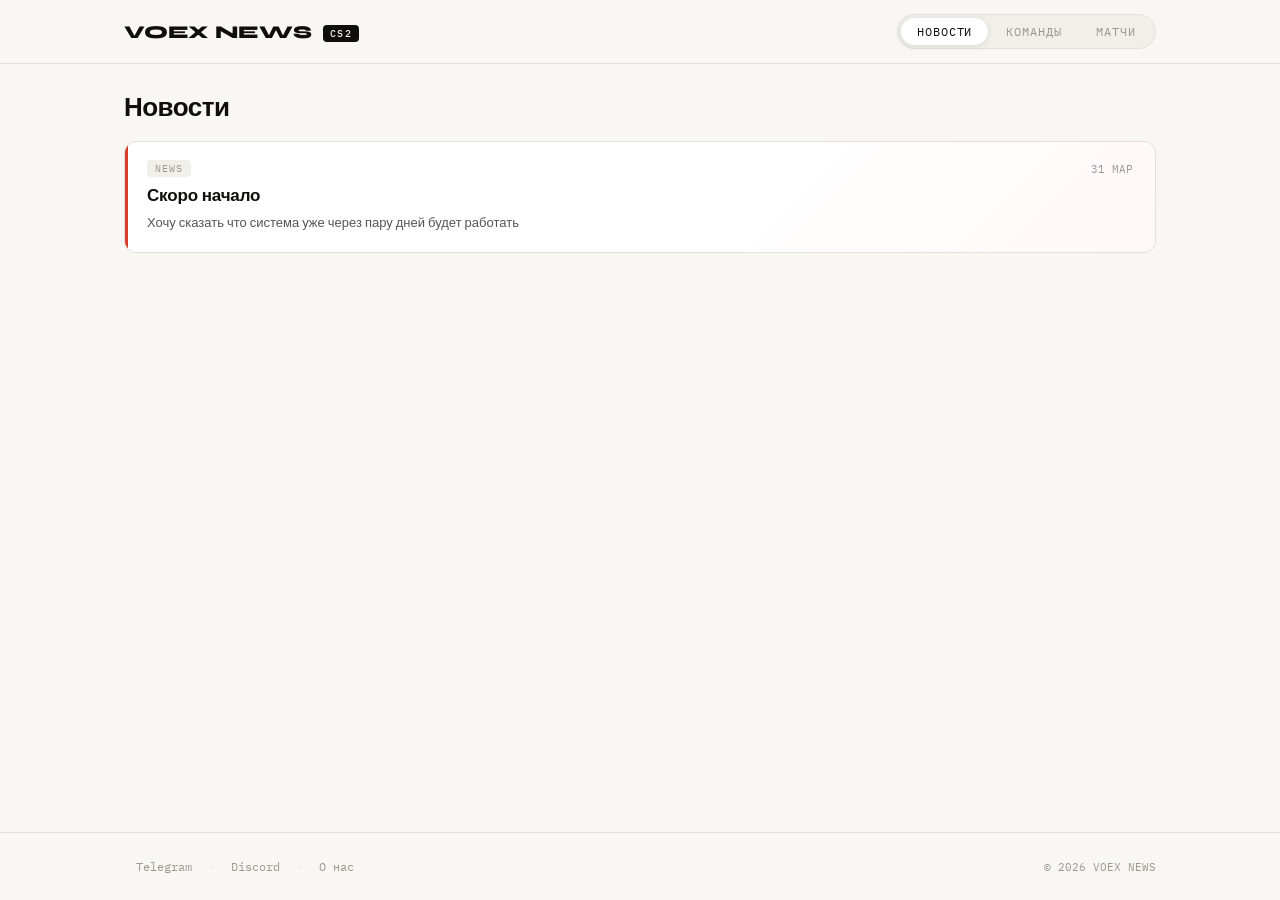
==== commit 7b886f5a: "Add files via upload" ====
--- a/index.html
+++ b/index.html
@@ -60,6 +60,7 @@
 </footer>
 
 <script src="data.js"></script>
+<script src="engine.js"></script>
 <script>
   // ── Tab switching ──────────────────────────────────────
   document.querySelectorAll(".tab").forEach(tab => {
@@ -106,19 +107,23 @@
     newsList.innerHTML = `<div class="news-empty">Новостей пока нет — следите за обновлениями</div>`;
   }
 
-  // ── Teams ──────────────────────────────────────────────
-  const sorted = [...(DATABASE.teams || [])].sort((a, b) => Number(a.rank) - Number(b.rank));
-  document.getElementById("teams-list").innerHTML = sorted.map(t => `
+  // ── Teams — автоматический ранг и очки через VOEX.engine ──
+  const { finalMap, rankMap, finalSorted } = VOEX.buildRankings();
+
+  document.getElementById("teams-list").innerHTML = finalSorted.map((t, i) => {
+    const rank = rankMap.get(t.name) ?? (i + 1);
+    const pts  = finalMap.get(t.name) ?? 0;
+    return `
     <a href="team.html?team=${encodeURIComponent(t.id)}" class="team-card"
        onclick="sessionStorage.setItem('lastTab','teams')">
-      <div class="team-rank">${t.rank}</div>
+      <div class="team-rank">${rank}</div>
       <div class="team-info">
         <div class="team-name">${t.name}</div>
         <div class="team-meta">${t.meta}</div>
       </div>
-      <div class="team-points">${t.points ?? 0} pts</div>
-    </a>
-  `).join("");
+      <div class="team-points">${pts} pts</div>
+    </a>`;
+  }).join("");
 
   // ── Matches ────────────────────────────────────────────
   // Хелпер: кликабельное имя команды
--- a/style.css
+++ b/style.css
@@ -230,12 +230,19 @@
 
 .news-card:hover::before { background: var(--accent); }
 
+/* featured — без красной рамки по умолчанию, только лёгкий градиент */
 .news-card.featured {
   background: linear-gradient(135deg, #fff 60%, #fff8f6);
+}
+
+/* Красная полоска слева только у featured (всегда, как маркер) */
+.news-card.featured::before { background: var(--accent); }
+
+/* Красная рамка появляется только при нажатии (tap / click) */
+.news-card:active {
   border-color: var(--accent);
-}
-
-.news-card.featured::before { background: var(--accent); }
+  transform: translateY(0);
+}
 
 .news-card-top {
   display: flex; justify-content: space-between; align-items: center;
@@ -411,12 +418,246 @@
   border-radius: 4px;
 }
 
-/* Матчи внутри страницы команды */
+/* ================================
+   WINRATE BLOCK
+   ================================ */
+
+.winrate-block {
+  display: flex;
+  align-items: center;
+  gap: 16px;
+  padding: 14px 18px;
+  background: var(--surface2);
+  border: 1px solid var(--border);
+  border-radius: var(--radius);
+  margin-bottom: 20px;
+  font-family: 'IBM Plex Mono', monospace;
+  font-size: 12px;
+  color: var(--muted);
+
+  opacity: 0;
+  animation: cardIn 0.5s cubic-bezier(0.4,0,0.2,1) 0.3s forwards;
+}
+
+.winrate-stat {
+  display: flex;
+  flex-direction: column;
+  align-items: center;
+  gap: 2px;
+  min-width: 40px;
+}
+
+.winrate-stat-value {
+  font-size: 22px;
+  font-weight: 700;
+  font-family: 'IBM Plex Mono', monospace;
+  color: var(--text);
+  line-height: 1;
+}
+
+.winrate-stat-value.win  { color: #2a9d5c; }
+.winrate-stat-value.loss { color: var(--accent); }
+
+.winrate-stat-label {
+  font-size: 10px;
+  text-transform: uppercase;
+  letter-spacing: 0.1em;
+  color: var(--muted);
+}
+
+.winrate-bar-wrap {
+  flex: 1;
+  display: flex;
+  flex-direction: column;
+  gap: 5px;
+}
+
+.winrate-bar-label {
+  display: flex;
+  justify-content: space-between;
+  font-size: 10px;
+  color: var(--muted);
+  letter-spacing: 0.06em;
+}
+
+.winrate-bar {
+  height: 6px;
+  background: var(--border);
+  border-radius: 999px;
+  overflow: hidden;
+}
+
+.winrate-bar-fill {
+  height: 100%;
+  background: #2a9d5c;
+  border-radius: 999px;
+  transition: width 0.8s cubic-bezier(0.4, 0, 0.2, 1);
+}
+
+.winrate-no-matches {
+  font-size: 12px;
+  color: var(--muted);
+  font-family: 'IBM Plex Mono', monospace;
+  font-style: italic;
+}
+
+/* match result badge */
+.match-result {
+  font-family: 'IBM Plex Mono', monospace;
+  font-size: 10px;
+  font-weight: 500;
+  letter-spacing: 0.1em;
+  text-transform: uppercase;
+  padding: 2px 8px;
+  border-radius: 4px;
+}
+
+.match-result.win  { background: rgba(42,157,92,0.12); color: #2a9d5c; }
+.match-result.loss { background: rgba(214,62,42,0.10); color: var(--accent); }
 .team-matches-list { display: flex; flex-direction: column; gap: 6px; }
 .team-matches-list .match-card { opacity: 1; animation: none; transform: none; }
 .team-matches-empty {
   font-size: 13px; color: var(--muted);
   font-family: 'IBM Plex Mono', monospace; font-style: italic;
+}
+
+/* ── Collapse / expand матчей ── */
+.matches-collapsed .match-card-hidden {
+  display: none;
+}
+
+.matches-toggle-btn {
+  display: inline-flex;
+  align-items: center;
+  gap: 6px;
+  margin-top: 10px;
+  padding: 6px 14px;
+  border: 1px solid var(--border);
+  border-radius: 8px;
+  background: var(--surface2);
+  font-family: 'IBM Plex Mono', monospace;
+  font-size: 11px;
+  color: var(--muted);
+  cursor: pointer;
+  transition: all var(--transition);
+  letter-spacing: 0.06em;
+  text-transform: uppercase;
+  user-select: none;
+}
+
+.matches-toggle-btn:hover {
+  background: var(--surface);
+  color: var(--text);
+  border-color: var(--muted);
+}
+
+.matches-toggle-arrow {
+  display: inline-block;
+  transition: transform 0.3s ease;
+  font-style: normal;
+}
+
+.matches-toggle-btn.expanded .matches-toggle-arrow {
+  transform: rotate(180deg);
+}
+
+/* ── Form chart ── */
+/* ── Points chart ── */
+
+.form-chart-wrap {
+  margin-top: 16px;
+  padding: 14px 16px 14px 8px;
+  background: var(--surface2);
+  border: 1px solid var(--border);
+  border-radius: var(--radius);
+}
+
+.form-chart-header {
+  display: flex;
+  justify-content: space-between;
+  align-items: baseline;
+  margin-bottom: 10px;
+  padding-left: 8px;
+}
+
+.form-chart-label {
+  font-family: 'IBM Plex Mono', monospace;
+  font-size: 10px;
+  text-transform: uppercase;
+  letter-spacing: 0.12em;
+  color: var(--muted);
+}
+
+.form-chart-cur {
+  font-family: 'IBM Plex Mono', monospace;
+  font-size: 13px;
+  font-weight: 500;
+  color: var(--text);
+}
+
+.form-chart-svg {
+  width: 100%;
+  overflow: visible;
+  display: block;
+}
+
+/* Линия — рисуется анимацией */
+.form-chart-line {
+  fill: none;
+  stroke-width: 2.5;
+  stroke-linecap: round;
+  stroke-linejoin: round;
+  stroke-dasharray: 2000;
+  stroke-dashoffset: 2000;
+  animation: drawLine 1.4s cubic-bezier(0.4, 0, 0.2, 1) 0.2s forwards;
+}
+
+@keyframes drawLine { to { stroke-dashoffset: 0; } }
+
+.form-chart-area {
+  opacity: 0;
+  animation: fadeArea 0.5s ease 1.3s forwards;
+}
+
+@keyframes fadeArea { to { opacity: 1; } }
+
+.form-chart-dot {
+  opacity: 0;
+  animation: dotPop 0.3s ease forwards;
+}
+
+@keyframes dotPop { to { opacity: 1; } }
+
+.form-chart-no-data {
+  font-family: 'IBM Plex Mono', monospace;
+  font-size: 12px;
+  color: var(--muted);
+  font-style: italic;
+  padding-left: 8px;
+}
+
+/* ── Team points badge ── */
+.team-points-badge {
+  display: inline-flex;
+  align-items: center;
+  gap: 6px;
+  margin-top: 8px;
+  padding: 5px 14px;
+  background: var(--surface2);
+  border: 1px solid var(--border);
+  border-radius: 8px;
+  font-family: 'IBM Plex Mono', monospace;
+  font-size: 13px;
+  font-weight: 500;
+  color: var(--text);
+  letter-spacing: 0.04em;
+}
+
+.team-points-badge-label {
+  font-size: 10px;
+  color: var(--muted);
+  text-transform: uppercase;
+  letter-spacing: 0.1em;
 }
 
 /* ================================
@@ -772,22 +1013,22 @@
   .team-header { flex-direction: column; align-items: flex-start; gap: 6px; margin-bottom: 22px; }
   .team-title  { font-size: 28px; }
 
-  /* FIX #1 #7: Lineup — 3 в ряд с нормальным размером */
+  /* Lineup — все 5 в один ряд */
   .team-lineup {
-    flex-wrap: wrap;
-    justify-content: center;
-    padding: 20px 10px 14px;
-    gap: 8px;
+    flex-wrap: nowrap;
+    justify-content: space-between;
+    padding: 16px 10px 12px;
+    gap: 4px;
   }
 
   .player-slot {
-    flex: 0 0 calc(33.33% - 8px);
-    max-width: calc(33.33% - 8px);
+    flex: 1 1 0;
+    min-width: 0;
+    max-width: none;
   }
 
-  /* avatar занимает всю ширину слота */
   .player-avatar { max-width: 100%; }
-  .player-name   { font-size: 11px; }
+  .player-name   { font-size: 10px; }
 
   /* Info grid */
   .team-info-grid { grid-template-columns: 1fr; gap: 10px; }
@@ -819,10 +1060,11 @@
   .match-team { font-size: 13px; }
   .match-score{ font-size: 13px; padding: 3px 9px; }
 
-  /* 3 в ряд на самых маленьких экранах */
+  /* 5 в ряд и на самых маленьких экранах */
   .player-slot {
-    flex: 0 0 calc(33.33% - 6px);
-    max-width: calc(33.33% - 6px);
+    flex: 1 1 0;
+    min-width: 0;
+    max-width: none;
   }
 
   .about-title { font-size: 28px; }
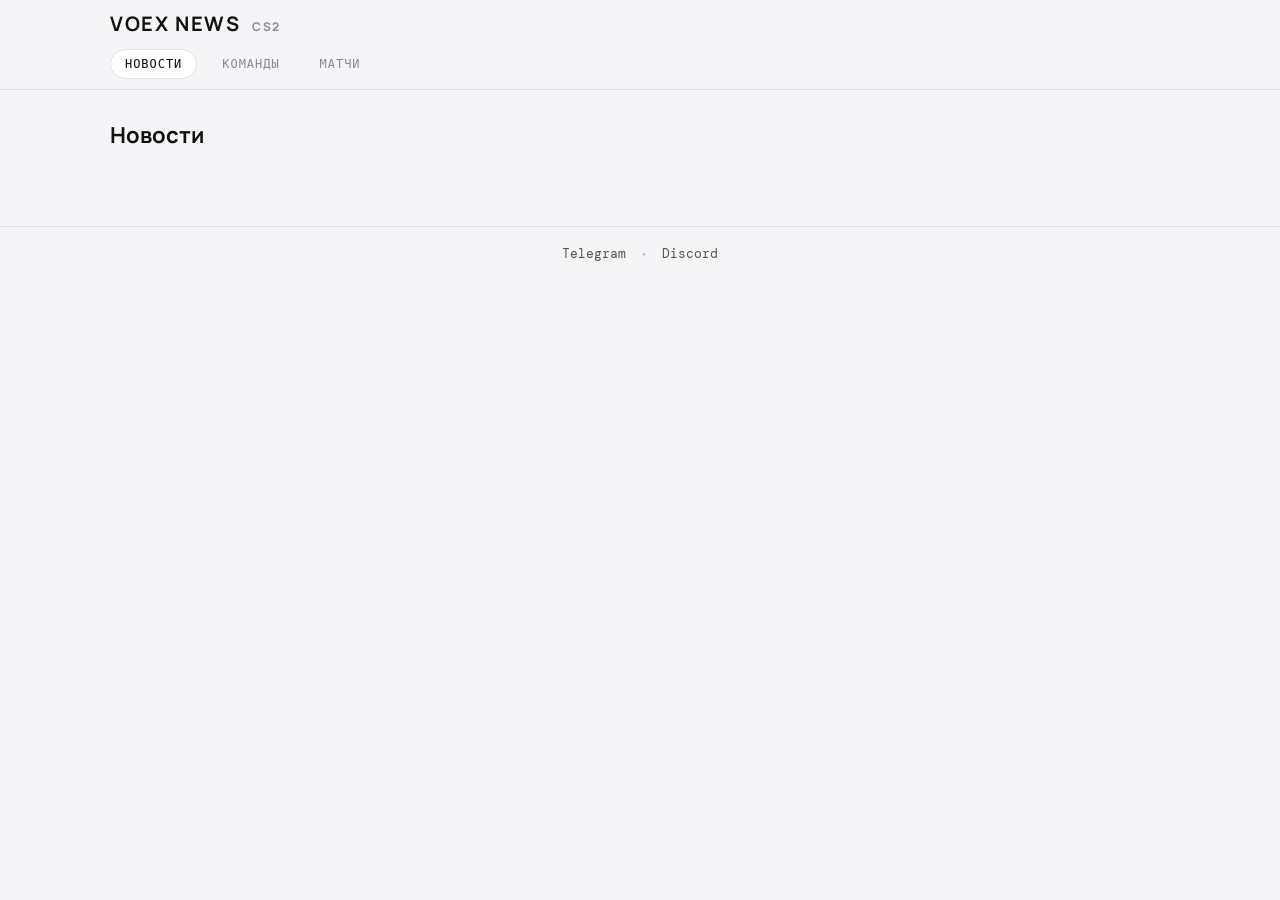
==== commit 6e860b69: "Add files via upload" ====
--- a/index.html
+++ b/index.html
@@ -1,164 +1,128 @@
-<!DOCTYPE html>
-<html lang="ru">
-<head>
-  <meta charset="UTF-8">
-  <meta name="viewport" content="width=device-width, initial-scale=1.0">
-  <title>VOEX NEWS</title>
-  <link href="https://fonts.googleapis.com/css2?family=Syne:wght@400;600;700;800&family=IBM+Plex+Mono:wght@400;500&display=swap" rel="stylesheet">
-  <link rel="stylesheet" href="style.css">
-</head>
-<body>
-
-<!-- PAGE LOADER -->
-<div class="page-loader">
-  <div class="page-loader-inner">VOEX NEWS</div>
-</div>
-
-<header class="header">
-  <div class="header-inner">
-    <a href="index.html" class="logo-link">
-      <div class="logo">VOEX NEWS <span>CS2</span></div>
-    </a>
-    <div class="tabs">
-      <button class="tab active" data-tab="news">Новости</button>
-      <button class="tab" data-tab="teams">Команды</button>
-      <button class="tab" data-tab="matches">Матчи</button>
-    </div>
-  </div>
-</header>
-
-<main class="main">
-
-  <section id="news" class="section active">
-    <div class="sec-hdr"><div class="sec-title">Новости</div></div>
-    <div id="news-list" class="news-list"></div>
-  </section>
-
-  <section id="teams" class="section">
-    <div class="sec-hdr"><div class="sec-title">Команды</div></div>
-    <div id="teams-list" class="teams-list"></div>
-  </section>
-
-  <section id="matches" class="section">
-    <div class="sec-hdr"><div class="sec-title">Матчи</div></div>
-    <div id="matches-list" class="matches-list"></div>
-  </section>
-
-</main>
-
-<footer class="footer">
-  <div class="footer-inner">
-    <div class="footer-links">
-      <a class="footer-link" href="https://t.me/voexnews" target="_blank">Telegram</a>
-      <span class="footer-sep">·</span>
-      <a class="footer-link" href="https://discord.gg/jpZfktsR" target="_blank">Discord</a>
-      <span class="footer-sep">·</span>
-      <a class="footer-link" href="about.html">О нас</a>
-    </div>
-    <div class="footer-copy">© 2026 VOEX NEWS</div>
-  </div>
-</footer>
-
-<script src="data.js"></script>
-<script src="engine.js"></script>
-<script>
-  // ── Tab switching ──────────────────────────────────────
-  document.querySelectorAll(".tab").forEach(tab => {
-    tab.addEventListener("click", () => {
-      document.querySelector(".tab.active").classList.remove("active");
-      tab.classList.add("active");
-      const prev = document.querySelector(".section.active");
-      const next = document.getElementById(tab.dataset.tab);
-      if (prev === next) return;
-      prev.classList.remove("active");
-      next.classList.add("active");
-      sessionStorage.setItem("lastTab", tab.dataset.tab);
-    });
-  });
-
-  // FIX #2: восстанавливаем нужную вкладку после возврата с team.html
-  const lastTab = sessionStorage.getItem("lastTab");
-  if (lastTab) {
-    sessionStorage.removeItem("lastTab");
-    const tTab = document.querySelector(`.tab[data-tab="${lastTab}"]`);
-    const tSec = document.getElementById(lastTab);
-    if (tTab && tSec) {
-      document.querySelector(".tab.active").classList.remove("active");
-      document.querySelector(".section.active").classList.remove("active");
-      tTab.classList.add("active");
-      tSec.classList.add("active");
-    }
-  }
-
-  // ── News ───────────────────────────────────────────────
-  const newsList = document.getElementById("news-list");
-  if (DATABASE.news && DATABASE.news.length > 0) {
-    newsList.innerHTML = DATABASE.news.map(n => `
-      <div class="news-card ${n.featured ? "featured" : ""}">
-        <div class="news-card-top">
-          <span class="news-cat">${n.cat || "Новость"}</span>
-          <span>${n.date || ""}</span>
-        </div>
-        <div class="news-title">${n.title}</div>
-        <p>${n.desc || ""}</p>
-      </div>
-    `).join("");
-  } else {
-    newsList.innerHTML = `<div class="news-empty">Новостей пока нет — следите за обновлениями</div>`;
-  }
-
-  // ── Teams — автоматический ранг и очки через VOEX.engine ──
-  const { finalMap, rankMap, finalSorted } = VOEX.buildRankings();
-
-  document.getElementById("teams-list").innerHTML = finalSorted.map((t, i) => {
-    const rank = rankMap.get(t.name) ?? (i + 1);
-    const pts  = finalMap.get(t.name) ?? 0;
-    return `
-    <a href="team.html?team=${encodeURIComponent(t.id)}" class="team-card"
-       onclick="sessionStorage.setItem('lastTab','teams')">
-      <div class="team-rank">${rank}</div>
-      <div class="team-info">
-        <div class="team-name">${t.name}</div>
-        <div class="team-meta">${t.meta}</div>
-      </div>
-      <div class="team-points">${pts} pts</div>
-    </a>`;
-  }).join("");
-
-  // ── Matches ────────────────────────────────────────────
-  // Хелпер: кликабельное имя команды
-  function teamLink(name, tab) {
-    const t = (DATABASE.teams || []).find(t => t.name === name);
-    if (t) {
-      return `<a href="team.html?team=${encodeURIComponent(t.id)}"
-                 class="match-team-link"
-                 onclick="sessionStorage.setItem('lastTab','${tab}')">${name}</a>`;
-    }
-    return `<span class="match-team-plain">${name}</span>`;
-  }
-
-  const matchesList = document.getElementById("matches-list");
-  if (DATABASE.matches && DATABASE.matches.length > 0) {
-    matchesList.innerHTML = DATABASE.matches.map(m => `
-      <div class="match-card">
-        <div class="match-top">
-          <span>${m.date || ""}</span>
-          <span>${m.format || ""}</span>
-        </div>
-        <div class="match-body">
-          <div class="match-team">${teamLink(m.team1 || "", "matches")}</div>
-          <div class="match-score">${m.score || "— : —"}</div>
-          <div class="match-team r">${teamLink(m.team2 || "", "matches")}</div>
-        </div>
-        <div class="match-maps">
-          ${(m.maps || []).map(mp => `<span class="match-map-item">${mp}</span>`).join("")}
-        </div>
-      </div>
-    `).join("");
-  } else {
-    matchesList.innerHTML = `<div class="news-empty">Матчей пока нет</div>`;
-  }
-</script>
-
-</body>
-</html>
+<!DOCTYPE html>
+<html lang="ru">
+<head>
+  <meta charset="UTF-8">
+  <meta name="viewport" content="width=device-width, initial-scale=1.0">
+  <title>VOEX NEWS</title>
+
+  <link href="https://fonts.googleapis.com/css2?family=Manrope:wght@400;600;700&family=DM+Mono&display=swap" rel="stylesheet">
+  <link rel="stylesheet" href="style.css">
+</head>
+<body>
+
+<header class="header">
+  <div class="header-inner">
+    <a href="index.html" class="logo-link">
+      <div class="logo">VOEX NEWS <span>CS2</span></div>
+    </a>
+
+    <div class="tabs">
+      <button class="tab active" data-tab="news">Новости</button>
+      <button class="tab" data-tab="teams">Команды</button>
+      <button class="tab" data-tab="matches">Матчи</button>
+    </div>
+  </div>
+</header>
+
+<main class="main">
+
+  <!-- Новости -->
+  <section id="news" class="section active">
+    <div class="sec-hdr"><div class="sec-title">Новости</div></div>
+    <div id="news-list" class="news-list"></div>
+  </section>
+
+  <!-- Команды -->
+  <section id="teams" class="section">
+    <div class="sec-hdr"><div class="sec-title">Команды</div></div>
+    <div id="teams-list" class="teams-list"></div>
+  </section>
+
+  <!-- Матчи -->
+  <section id="matches" class="section">
+    <div class="sec-hdr"><div class="sec-title">Матчи</div></div>
+    <div id="matches-list" class="matches-list"></div>
+  </section>
+
+</main>
+
+<footer class="footer">
+  <div class="footer-inner">
+    <a class="footer-link" href="https://t.me/voexnews" target="_blank">Telegram</a>
+    <span class="footer-sep">•</span>
+    <a class="footer-link" href="https://discord.gg/jpZfktsR" target="_blank">Discord</a>
+  </div>
+</footer>
+
+
+<script src="data.js"></script>
+
+<script>
+// переключение вкладок
+document.querySelectorAll(".tab").forEach(tab => {
+  tab.addEventListener("click", () => {
+    document.querySelector(".tab.active").classList.remove("active");
+    tab.classList.add("active");
+
+    document.querySelector(".section.active").classList.remove("active");
+    document.getElementById(tab.dataset.tab).classList.add("active");
+  });
+});
+
+// новости
+document.getElementById("news-list").innerHTML =
+  (DATABASE.news || []).map(n => `
+    <div class="news-card ${n.featured ? "featured" : ""}">
+      <div class="news-card-top">
+        <span>${n.cat}</span>
+        <span>${n.date}</span>
+      </div>
+      <div class="news-title">${n.title}</div>
+      <p>${n.desc}</p>
+    </div>
+  `).join("");
+
+// команды (кликабельные)
+document.getElementById("teams-list").innerHTML =
+  (DATABASE.teams || []).map(t => `
+    <a href="team.html?team=${encodeURIComponent(t.id)}" class="team-card">
+      <div class="team-rank">${t.rank}</div>
+
+      <div class="team-info">
+        <div class="team-name">${t.name}</div>
+        <div class="team-meta">${t.meta}</div>
+      </div>
+
+      <div class="team-points">Очки: ${t.points ?? 0}</div>
+    </a>
+  `).join("");
+
+// матчи
+document.getElementById("matches-list").innerHTML =
+  (DATABASE.matches || []).map(m => `
+    <div class="match-card">
+      <div class="match-top">
+        <span>${m.date}</span>
+        <span class="badge-live">LIVE</span>
+      </div>
+
+      <div class="match-format">${m.format}</div>
+
+      <div class="match-body">
+        <div class="match-team">${m.team1}</div>
+        <div class="match-score">${m.score}</div>
+        <div class="match-team r">${m.team2}</div>
+      </div>
+
+      <div class="match-maps">${(m.maps || []).join(" • ")}</div>
+    </div>
+  `).join("");
+
+// Discord — жду твою ссылку
+document.getElementById("discord-link").addEventListener("click", () => {
+  alert("Отправь мне свою Discord ссылку, и я вставлю её сюда");
+});
+</script>
+
+</body>
+</html>
--- a/style.css
+++ b/style.css
@@ -1,1072 +1,620 @@
-/* ================================
-   VOEX NEWS — MINIMAL REDESIGN
-   ================================ */
-
-@import url('https://fonts.googleapis.com/css2?family=Syne:wght@400;600;700;800&family=IBM+Plex+Mono:wght@400;500&display=swap');
-
-:root {
-  --bg: #f8f7f4;
-  --surface: #ffffff;
-  --surface2: #f0efe9;
-  --border: #e2e0d8;
-  --muted: #9b9890;
-  --text: #0f0e0c;
-  --accent: #d63e2a;
-  --accent2: #e8824d;
-  --pad: 24px;
-
-  --gold:   #e8c84a;
-  --silver: #c8ccd2;
-  --bronze: #c8946a;
-
-  --radius:      12px;
-  --transition:  0.3s cubic-bezier(0.4, 0, 0.2, 1);
-  --shadow:      0 2px 20px rgba(0,0,0,0.06);
-  --shadow-hover:0 8px 40px rgba(0,0,0,0.12);
-}
-
-*, *::before, *::after {
-  margin: 0; padding: 0;
-  box-sizing: border-box;
-}
-
-html { scroll-behavior: smooth; }
-
-body {
-  background: var(--bg);
-  color: var(--text);
-  font-family: 'Syne', sans-serif;
-  min-height: 100vh;
-  display: flex;
-  flex-direction: column;   /* sticky footer */
-  overflow-x: hidden;
-  -webkit-font-smoothing: antialiased;
-}
-
-/* ================================
-   SCROLLBAR
-   ================================ */
-
-::-webkit-scrollbar { width: 4px; }
-::-webkit-scrollbar-track { background: var(--bg); }
-::-webkit-scrollbar-thumb { background: var(--border); border-radius: 4px; }
-::-webkit-scrollbar-thumb:hover { background: var(--muted); }
-
-/* ================================
-   PAGE LOADER
-   ================================ */
-
-.page-loader {
-  position: fixed; inset: 0;
-  background: var(--bg);
-  z-index: 9999;
-  display: flex; align-items: center; justify-content: center;
-  animation: loaderOut 0.4s ease 0.6s forwards;
-  pointer-events: none;
-}
-
-.page-loader-inner {
-  font-family: 'IBM Plex Mono', monospace;
-  font-size: 13px;
-  color: var(--muted);
-  letter-spacing: 0.2em;
-  animation: loaderPulse 0.5s ease infinite alternate;
-}
-
-@keyframes loaderPulse { to { opacity: 0.3; } }
-@keyframes loaderOut   { to { opacity: 0; transform: translateY(-10px); } }
-
-/* ================================
-   HEADER
-   ================================ */
-
-.header {
-  position: sticky; top: 0;
-  background: rgba(248, 247, 244, 0.92);
-  backdrop-filter: blur(20px);
-  -webkit-backdrop-filter: blur(20px);
-  border-bottom: 1px solid var(--border);
-  z-index: 100;
-  animation: slideDown 0.6s cubic-bezier(0.4, 0, 0.2, 1) forwards;
-}
-
-@keyframes slideDown {
-  from { transform: translateY(-100%); opacity: 0; }
-  to   { transform: translateY(0);     opacity: 1; }
-}
-
-.header-inner {
-  max-width: 1080px;
-  margin: 0 auto;
-  padding: 14px var(--pad);
-  display: flex;
-  align-items: center;
-  justify-content: space-between;
-  gap: 20px;
-}
-
-.logo-link {
-  text-decoration: none; color: inherit;
-  display: flex; align-items: center; gap: 8px;
-  flex-shrink: 0;
-}
-
-.logo {
-  font-weight: 800; font-size: 18px;
-  letter-spacing: -0.01em;
-  transition: opacity var(--transition);
-}
-
-.logo:hover { opacity: 0.65; }
-
-.logo span {
-  display: inline-block;
-  background: var(--text); color: var(--bg);
-  font-size: 10px;
-  font-family: 'IBM Plex Mono', monospace;
-  font-weight: 500; letter-spacing: 0.12em;
-  padding: 2px 7px; border-radius: 4px;
-  vertical-align: middle; margin-left: 6px;
-  text-transform: uppercase;
-}
-
-/* ================================
-   TABS
-   ================================ */
-
-.tabs {
-  display: flex; gap: 2px;
-  background: var(--surface2);
-  border-radius: 999px;
-  padding: 3px;
-  border: 1px solid var(--border);
-}
-
-.tab {
-  background: transparent; border: none;
-  border-radius: 999px;
-  padding: 6px 16px;
-  font-size: 12px;
-  font-family: 'IBM Plex Mono', monospace;
-  letter-spacing: 0.08em;
-  text-transform: uppercase;
-  color: var(--muted);
-  cursor: pointer;
-  transition: all var(--transition);
-  white-space: nowrap;
-}
-
-.tab:hover { color: var(--text); }
-
-.tab.active {
-  background: var(--surface);
-  color: var(--text);
-  box-shadow: 0 1px 6px rgba(0,0,0,0.1);
-}
-
-/* ================================
-   MAIN — flex:1 keeps footer at bottom
-   ================================ */
-
-.main {
-  flex: 1;
-  width: 100%;
-  max-width: 1080px;
-  margin: 0 auto;
-  padding: 28px var(--pad) 60px;
-}
-
-.section { display: none; }
-
-.section.active {
-  display: block;
-  animation: sectionIn 0.4s cubic-bezier(0.4, 0, 0.2, 1) forwards;
-}
-
-@keyframes sectionIn {
-  from { opacity: 0; transform: translateY(14px); }
-  to   { opacity: 1; transform: translateY(0); }
-}
-
-.sec-hdr { margin-bottom: 18px; }
-
-.sec-title {
-  font-weight: 800; font-size: 26px;
-  letter-spacing: -0.02em;
-}
-
-/* ================================
-   NEWS
-   ================================ */
-
-.news-list { display: flex; flex-direction: column; gap: 8px; }
-
-.news-card {
-  background: var(--surface);
-  border-radius: var(--radius);
-  border: 1px solid var(--border);
-  padding: 18px 22px;
-  cursor: default;
-  transition: all var(--transition);
-  position: relative; overflow: hidden;
-
-  opacity: 0; transform: translateY(16px);
-  animation: cardIn 0.5s cubic-bezier(0.4,0,0.2,1) forwards;
-}
-
-.news-card::before {
-  content: '';
-  position: absolute; left: 0; top: 0; bottom: 0;
-  width: 3px; background: transparent;
-  transition: background var(--transition);
-  border-radius: 3px 0 0 3px;
-}
-
-.news-card:hover {
-  box-shadow: var(--shadow-hover);
-  transform: translateY(-2px);
-  border-color: transparent;
-}
-
-.news-card:hover::before { background: var(--accent); }
-
-/* featured — без красной рамки по умолчанию, только лёгкий градиент */
-.news-card.featured {
-  background: linear-gradient(135deg, #fff 60%, #fff8f6);
-}
-
-/* Красная полоска слева только у featured (всегда, как маркер) */
-.news-card.featured::before { background: var(--accent); }
-
-/* Красная рамка появляется только при нажатии (tap / click) */
-.news-card:active {
-  border-color: var(--accent);
-  transform: translateY(0);
-}
-
-.news-card-top {
-  display: flex; justify-content: space-between; align-items: center;
-  font-size: 11px; color: var(--muted);
-  font-family: 'IBM Plex Mono', monospace;
-  margin-bottom: 8px; gap: 8px;
-}
-
-.news-cat {
-  background: var(--surface2);
-  padding: 2px 8px; border-radius: 4px;
-  font-size: 10px; text-transform: uppercase; letter-spacing: 0.1em;
-}
-
-.news-title {
-  font-size: 17px; font-weight: 700;
-  margin-bottom: 6px; line-height: 1.3;
-  letter-spacing: -0.01em;
-}
-
-.news-card p { font-size: 13px; color: #555; line-height: 1.6; font-weight: 400; }
-
-.news-empty {
-  text-align: center; padding: 60px 20px;
-  color: var(--muted);
-  font-family: 'IBM Plex Mono', monospace; font-size: 13px;
-}
-
-/* ================================
-   TEAMS
-   ================================ */
-
-.teams-list { display: flex; flex-direction: column; gap: 6px; }
-
-.team-card {
-  background: var(--surface);
-  border-radius: var(--radius);
-  border: 1px solid var(--border);
-  padding: 14px 18px;
-  display: flex; align-items: center; gap: 16px;
-  text-decoration: none; color: inherit;
-  transition: all var(--transition);
-  position: relative; overflow: hidden;
-
-  opacity: 0; transform: translateX(-12px);
-  animation: teamIn 0.5s cubic-bezier(0.4,0,0.2,1) forwards;
-}
-
-.team-card::after {
-  content: '→';
-  font-size: 16px; color: var(--muted);
-  margin-left: auto;
-  transition: all var(--transition);
-  opacity: 0; transform: translateX(-6px);
-}
-
-.team-card:hover {
-  box-shadow: var(--shadow-hover);
-  transform: translateX(4px);
-  border-color: transparent; background: #fff;
-}
-
-.team-card:hover::after { opacity: 1; transform: translateX(0); }
-
-.team-rank {
-  width: 30px; height: 30px; border-radius: 8px;
-  font-family: 'IBM Plex Mono', monospace; font-size: 13px;
-  display: flex; align-items: center; justify-content: center;
-  font-weight: 500; flex-shrink: 0;
-}
-
-.team-card:nth-child(1)  .team-rank { background: var(--gold);    color: #5a4800; }
-.team-card:nth-child(2)  .team-rank { background: var(--silver);  color: #3a3e44; }
-.team-card:nth-child(3)  .team-rank { background: var(--bronze);  color: #5a3010; }
-.team-card:nth-child(n+4).team-rank { background: var(--surface2); color: var(--text); }
-
-.team-info { flex: 1; min-width: 0; }
-
-.team-name {
-  font-weight: 700; font-size: 15px;
-  letter-spacing: -0.01em;
-  white-space: nowrap; overflow: hidden; text-overflow: ellipsis;
-}
-
-.team-meta { font-size: 12px; color: var(--muted); margin-top: 2px; font-family: 'IBM Plex Mono', monospace; }
-
-.team-points { font-family: 'IBM Plex Mono', monospace; font-size: 13px; font-weight: 500; color: var(--muted); flex-shrink: 0; }
-
-/* ================================
-   MATCHES — compact (fix #3 + #6)
-   ================================ */
-
-.matches-list { display: flex; flex-direction: column; gap: 6px; }
-
-.match-card {
-  background: var(--surface);
-  border-radius: var(--radius);
-  border: 1px solid var(--border);
-  /* FIX #3: меньше padding — ниже по высоте */
-  padding: 10px 18px;
-  transition: all var(--transition);
-
-  opacity: 0; transform: translateY(16px);
-  animation: cardIn 0.5s cubic-bezier(0.4,0,0.2,1) forwards;
-}
-
-.match-card:hover {
-  box-shadow: var(--shadow-hover);
-  transform: translateY(-2px);
-  border-color: transparent;
-}
-
-.match-top {
-  display: flex; justify-content: space-between; align-items: center;
-  font-size: 11px; color: var(--muted);
-  font-family: 'IBM Plex Mono', monospace;
-  margin-bottom: 8px;
-}
-
-/* FIX #6: кнопка LIVE убрана */
-.badge-live { display: none; }
-
-.match-body {
-  display: grid;
-  grid-template-columns: 1fr auto 1fr;
-  align-items: center;
-  gap: 12px;
-}
-
-.match-team { font-weight: 700; font-size: 15px; letter-spacing: -0.01em; }
-.match-team.r { text-align: right; }
-
-/* Кликабельные команды в матчах */
-.match-team-link {
-  color: inherit; text-decoration: none; font-weight: 700;
-  position: relative; transition: color var(--transition);
-}
-
-.match-team-link::after {
-  content: '';
-  position: absolute; bottom: -1px; left: 0; right: 0;
-  height: 1px; background: var(--accent);
-  transform: scaleX(0); transform-origin: left;
-  transition: transform 0.22s var(--transition);
-}
-
-.match-team-link:hover { color: var(--accent); }
-.match-team-link:hover::after { transform: scaleX(1); }
-
-.match-team-plain { font-weight: 700; }
-
-.match-score {
-  font-family: 'IBM Plex Mono', monospace;
-  font-size: 16px; font-weight: 500;
-  padding: 4px 14px;
-  border-radius: 8px;
-  background: var(--surface2);
-  border: 1px solid var(--border);
-  text-align: center; white-space: nowrap;
-}
-
-.match-maps {
-  margin-top: 8px;
-  font-family: 'IBM Plex Mono', monospace;
-  font-size: 11px; color: var(--muted);
-  display: flex; justify-content: center;
-  gap: 10px; flex-wrap: wrap;
-}
-
-.match-map-item {
-  padding: 2px 8px;
-  background: var(--surface2);
-  border-radius: 4px;
-}
-
-/* ================================
-   WINRATE BLOCK
-   ================================ */
-
-.winrate-block {
-  display: flex;
-  align-items: center;
-  gap: 16px;
-  padding: 14px 18px;
-  background: var(--surface2);
-  border: 1px solid var(--border);
-  border-radius: var(--radius);
-  margin-bottom: 20px;
-  font-family: 'IBM Plex Mono', monospace;
-  font-size: 12px;
-  color: var(--muted);
-
-  opacity: 0;
-  animation: cardIn 0.5s cubic-bezier(0.4,0,0.2,1) 0.3s forwards;
-}
-
-.winrate-stat {
-  display: flex;
-  flex-direction: column;
-  align-items: center;
-  gap: 2px;
-  min-width: 40px;
-}
-
-.winrate-stat-value {
-  font-size: 22px;
-  font-weight: 700;
-  font-family: 'IBM Plex Mono', monospace;
-  color: var(--text);
-  line-height: 1;
-}
-
-.winrate-stat-value.win  { color: #2a9d5c; }
-.winrate-stat-value.loss { color: var(--accent); }
-
-.winrate-stat-label {
-  font-size: 10px;
-  text-transform: uppercase;
-  letter-spacing: 0.1em;
-  color: var(--muted);
-}
-
-.winrate-bar-wrap {
-  flex: 1;
-  display: flex;
-  flex-direction: column;
-  gap: 5px;
-}
-
-.winrate-bar-label {
-  display: flex;
-  justify-content: space-between;
-  font-size: 10px;
-  color: var(--muted);
-  letter-spacing: 0.06em;
-}
-
-.winrate-bar {
-  height: 6px;
-  background: var(--border);
-  border-radius: 999px;
-  overflow: hidden;
-}
-
-.winrate-bar-fill {
-  height: 100%;
-  background: #2a9d5c;
-  border-radius: 999px;
-  transition: width 0.8s cubic-bezier(0.4, 0, 0.2, 1);
-}
-
-.winrate-no-matches {
-  font-size: 12px;
-  color: var(--muted);
-  font-family: 'IBM Plex Mono', monospace;
-  font-style: italic;
-}
-
-/* match result badge */
-.match-result {
-  font-family: 'IBM Plex Mono', monospace;
-  font-size: 10px;
-  font-weight: 500;
-  letter-spacing: 0.1em;
-  text-transform: uppercase;
-  padding: 2px 8px;
-  border-radius: 4px;
-}
-
-.match-result.win  { background: rgba(42,157,92,0.12); color: #2a9d5c; }
-.match-result.loss { background: rgba(214,62,42,0.10); color: var(--accent); }
-.team-matches-list { display: flex; flex-direction: column; gap: 6px; }
-.team-matches-list .match-card { opacity: 1; animation: none; transform: none; }
-.team-matches-empty {
-  font-size: 13px; color: var(--muted);
-  font-family: 'IBM Plex Mono', monospace; font-style: italic;
-}
-
-/* ── Collapse / expand матчей ── */
-.matches-collapsed .match-card-hidden {
-  display: none;
-}
-
-.matches-toggle-btn {
-  display: inline-flex;
-  align-items: center;
-  gap: 6px;
-  margin-top: 10px;
-  padding: 6px 14px;
-  border: 1px solid var(--border);
-  border-radius: 8px;
-  background: var(--surface2);
-  font-family: 'IBM Plex Mono', monospace;
-  font-size: 11px;
-  color: var(--muted);
-  cursor: pointer;
-  transition: all var(--transition);
-  letter-spacing: 0.06em;
-  text-transform: uppercase;
-  user-select: none;
-}
-
-.matches-toggle-btn:hover {
-  background: var(--surface);
-  color: var(--text);
-  border-color: var(--muted);
-}
-
-.matches-toggle-arrow {
-  display: inline-block;
-  transition: transform 0.3s ease;
-  font-style: normal;
-}
-
-.matches-toggle-btn.expanded .matches-toggle-arrow {
-  transform: rotate(180deg);
-}
-
-/* ── Form chart ── */
-/* ── Points chart ── */
-
-.form-chart-wrap {
-  margin-top: 16px;
-  padding: 14px 16px 14px 8px;
-  background: var(--surface2);
-  border: 1px solid var(--border);
-  border-radius: var(--radius);
-}
-
-.form-chart-header {
-  display: flex;
-  justify-content: space-between;
-  align-items: baseline;
-  margin-bottom: 10px;
-  padding-left: 8px;
-}
-
-.form-chart-label {
-  font-family: 'IBM Plex Mono', monospace;
-  font-size: 10px;
-  text-transform: uppercase;
-  letter-spacing: 0.12em;
-  color: var(--muted);
-}
-
-.form-chart-cur {
-  font-family: 'IBM Plex Mono', monospace;
-  font-size: 13px;
-  font-weight: 500;
-  color: var(--text);
-}
-
-.form-chart-svg {
-  width: 100%;
-  overflow: visible;
-  display: block;
-}
-
-/* Линия — рисуется анимацией */
-.form-chart-line {
-  fill: none;
-  stroke-width: 2.5;
-  stroke-linecap: round;
-  stroke-linejoin: round;
-  stroke-dasharray: 2000;
-  stroke-dashoffset: 2000;
-  animation: drawLine 1.4s cubic-bezier(0.4, 0, 0.2, 1) 0.2s forwards;
-}
-
-@keyframes drawLine { to { stroke-dashoffset: 0; } }
-
-.form-chart-area {
-  opacity: 0;
-  animation: fadeArea 0.5s ease 1.3s forwards;
-}
-
-@keyframes fadeArea { to { opacity: 1; } }
-
-.form-chart-dot {
-  opacity: 0;
-  animation: dotPop 0.3s ease forwards;
-}
-
-@keyframes dotPop { to { opacity: 1; } }
-
-.form-chart-no-data {
-  font-family: 'IBM Plex Mono', monospace;
-  font-size: 12px;
-  color: var(--muted);
-  font-style: italic;
-  padding-left: 8px;
-}
-
-/* ── Team points badge ── */
-.team-points-badge {
-  display: inline-flex;
-  align-items: center;
-  gap: 6px;
-  margin-top: 8px;
-  padding: 5px 14px;
-  background: var(--surface2);
-  border: 1px solid var(--border);
-  border-radius: 8px;
-  font-family: 'IBM Plex Mono', monospace;
-  font-size: 13px;
-  font-weight: 500;
-  color: var(--text);
-  letter-spacing: 0.04em;
-}
-
-.team-points-badge-label {
-  font-size: 10px;
-  color: var(--muted);
-  text-transform: uppercase;
-  letter-spacing: 0.1em;
-}
-
-/* ================================
-   FOOTER — always bottom
-   ================================ */
-
-.footer {
-  border-top: 1px solid var(--border);
-  padding: 20px 0; background: var(--bg);
-}
-
-.footer-inner {
-  max-width: 1080px; margin: 0 auto; padding: 0 var(--pad);
-  display: flex; justify-content: space-between; align-items: center;
-}
-
-.footer-links { display: flex; align-items: center; gap: 6px; }
-
-.footer-link {
-  font-family: 'IBM Plex Mono', monospace; font-size: 12px;
-  color: var(--muted); text-decoration: none;
-  padding: 6px 12px; border-radius: 6px;
-  transition: all var(--transition);
-}
-
-.footer-link:hover { color: var(--text); background: var(--surface2); }
-
-.footer-sep { color: var(--border); font-size: 14px; }
-
-.footer-copy { font-family: 'IBM Plex Mono', monospace; font-size: 11px; color: var(--muted); }
-
-/* ================================
-   ABOUT PAGE
-   ================================ */
-
-.about {
-  flex: 1; width: 100%; max-width: 600px;
-  margin: 0 auto; padding: 60px var(--pad) 48px;
-  animation: pageIn 0.6s cubic-bezier(0.4, 0, 0.2, 1) forwards;
-}
-
-@keyframes pageIn {
-  from { opacity: 0; transform: translateY(24px); }
-  to   { opacity: 1; transform: translateY(0); }
-}
-
-.about-eyebrow {
-  font-family: 'IBM Plex Mono', monospace; font-size: 11px;
-  text-transform: uppercase; letter-spacing: 0.2em;
-  color: var(--muted); margin-bottom: 16px;
-}
-
-.about-title {
-  font-size: 48px; font-weight: 800;
-  letter-spacing: -0.04em; line-height: 1; margin-bottom: 28px;
-}
-
-.about-title span { color: var(--accent); }
-
-.about-text {
-  font-size: 16px; line-height: 1.8; color: #444;
-  font-weight: 400; margin-bottom: 40px;
-}
-
-.about-divider {
-  width: 40px; height: 3px; background: var(--accent);
-  border-radius: 2px; margin: 28px 0;
-}
-
-.about-links { display: flex; gap: 12px; flex-wrap: wrap; margin-bottom: 40px; }
-
-.about-social {
-  display: inline-flex; align-items: center; gap: 8px;
-  padding: 10px 18px;
-  background: var(--text); color: var(--bg);
-  text-decoration: none; border-radius: 8px;
-  font-size: 13px; font-family: 'IBM Plex Mono', monospace;
-  transition: all var(--transition);
-}
-
-.about-social:hover {
-  background: var(--accent); transform: translateY(-2px);
-  box-shadow: 0 6px 20px rgba(214, 62, 42, 0.3);
-}
-
-/* ================================
-   TEAM PAGE
-   ================================ */
-
-.team-page {
-  flex: 1; width: 100%; max-width: 1080px;
-  margin: 0 auto; padding: 40px var(--pad) 60px;
-  animation: pageIn 0.6s cubic-bezier(0.4, 0, 0.2, 1) forwards;
-}
-
-.team-header {
-  margin-bottom: 32px;
-  display: flex; align-items: flex-end;
-  justify-content: space-between; gap: 20px; flex-wrap: wrap;
-}
-
-.team-eyebrow {
-  font-family: 'IBM Plex Mono', monospace; font-size: 11px;
-  text-transform: uppercase; letter-spacing: 0.2em;
-  color: var(--muted); margin-bottom: 8px;
-}
-
-.team-title { font-size: 40px; font-weight: 800; letter-spacing: -0.03em; line-height: 1; }
-
-.team-subtitle {
-  font-size: 13px; font-weight: 600;
-  text-transform: uppercase; letter-spacing: 0.14em;
-  color: var(--muted); font-family: 'IBM Plex Mono', monospace;
-  margin-bottom: 14px;
-}
-
-/* ================================
-   LINEUP — FIX #1 #9
-   ================================ */
-
-.team-lineup {
-  /* FIX #9: светлый фон вместо чёрного */
-  background: #eceae4;
-  border: 1px solid var(--border);
-  border-radius: 16px;
-  padding: 28px 16px 20px;
-  display: flex;
-  justify-content: space-between;
-  align-items: flex-end;
-  gap: 6px;
-  margin-bottom: 24px;
-
-  opacity: 0; transform: translateY(20px);
-  animation: lineupFade 0.7s cubic-bezier(0.4,0,0.2,1) 0.1s forwards;
-}
-
-@keyframes lineupFade { to { opacity: 1; transform: translateY(0); } }
-
-.player-slot {
-  display: flex; flex-direction: column; align-items: center;
-  /* FIX #1: flex:1 — растягивается на всю доступную ширину */
-  flex: 1; min-width: 0;
-  cursor: default;
-
-  opacity: 0; transform: translateY(30px);
-  animation: playerPop 0.5s cubic-bezier(0.4,0,0.2,1) forwards;
-}
-
-.player-slot:nth-child(1) { animation-delay: 0.20s; }
-.player-slot:nth-child(2) { animation-delay: 0.30s; }
-.player-slot:nth-child(3) { animation-delay: 0.15s; }
-.player-slot:nth-child(4) { animation-delay: 0.35s; }
-.player-slot:nth-child(5) { animation-delay: 0.25s; }
-
-@keyframes playerPop { to { opacity: 1; transform: translateY(0); } }
-
-.player-avatar {
-  /* FIX #1: 100% ширины слота, но не больше 160px */
-  width: 100%; max-width: 160px;
-  aspect-ratio: 1 / 1;
-  background: url("sg.png") center/contain no-repeat;
-  /* FIX #9: без invert — на светлом фоне силуэт виден */
-  opacity: 0.75;
-  margin-bottom: 10px;
-  transition: all var(--transition);
-}
-
-.player-name {
-  font-size: 12px; font-weight: 600;
-  /* FIX #9: тёмный текст на светлом фоне */
-  color: #555;
-  text-align: center;
-  transition: color var(--transition);
-  font-family: 'IBM Plex Mono', monospace;
-  letter-spacing: 0.04em;
-  width: 100%; white-space: nowrap; overflow: hidden; text-overflow: ellipsis;
-}
-
-.player-slot:hover .player-avatar { opacity: 1; transform: translateY(-6px) scale(1.04); }
-.player-slot:hover .player-name   { color: var(--text); }
-
-/* ================================
-   TEAM INFO GRID — FIX #4 #5
-   ================================ */
-
-.team-info-grid {
-  display: grid;
-  grid-template-columns: 1fr 1fr;
-  gap: 12px;
-
-  opacity: 0; transform: translateY(16px);
-  animation: cardIn 0.6s cubic-bezier(0.4,0,0.2,1) 0.4s forwards;
-}
-
-/* FIX #4: блок матчей — на всю ширину */
-.info-box-full { grid-column: 1 / -1; }
-
-.info-box {
-  background: var(--surface);
-  border: 1px solid var(--border);
-  border-radius: var(--radius);
-  padding: 20px 22px;
-  transition: all var(--transition);
-}
-
-.info-box:hover { box-shadow: var(--shadow-hover); border-color: transparent; }
-/* Блок матчей не двигается при hover */
-.info-box-full:hover { box-shadow: var(--shadow); transform: none; border-color: var(--border); }
-
-.info-title {
-  font-size: 12px; font-weight: 700;
-  text-transform: uppercase; letter-spacing: 0.12em;
-  font-family: 'IBM Plex Mono', monospace;
-  color: var(--muted); margin-bottom: 14px;
-}
-
-.info-list { list-style: none; }
-
-.info-list li {
-  font-size: 14px; padding: 7px 0;
-  border-bottom: 1px solid var(--border);
-  color: #333; transition: color var(--transition);
-}
-
-.info-list li:last-child { border-bottom: none; }
-.info-list li:hover { color: var(--text); }
-
-.info-empty {
-  font-size: 13px; color: var(--muted);
-  font-family: 'IBM Plex Mono', monospace; font-style: italic;
-}
-
-/* ================================
-   BACK BUTTON — FIX #2
-   ================================ */
-
-.back-btn {
-  display: inline-flex; align-items: center; gap: 8px;
-  margin-top: 28px; font-size: 13px;
-  font-family: 'IBM Plex Mono', monospace;
-  color: var(--text); text-decoration: none;
-  padding: 9px 16px; border: 1px solid var(--border);
-  border-radius: 8px; transition: all var(--transition);
-}
-
-.back-btn:hover {
-  background: var(--text); color: var(--bg);
-  border-color: var(--text); transform: translateX(-3px);
-}
-
-/* ================================
-   ANIMATIONS STAGGER
-   ================================ */
-
-@keyframes cardIn {
-  from { opacity: 0; transform: translateY(16px); }
-  to   { opacity: 1; transform: translateY(0); }
-}
-
-@keyframes teamIn {
-  from { opacity: 0; transform: translateX(-12px); }
-  to   { opacity: 1; transform: translateX(0); }
-}
-
-.news-card:nth-child(1)  { animation-delay: 0.05s; }
-.news-card:nth-child(2)  { animation-delay: 0.10s; }
-.news-card:nth-child(3)  { animation-delay: 0.15s; }
-.news-card:nth-child(4)  { animation-delay: 0.20s; }
-.news-card:nth-child(5)  { animation-delay: 0.25s; }
-.news-card:nth-child(6)  { animation-delay: 0.30s; }
-
-.team-card:nth-child(1)  { animation-delay: 0.04s; }
-.team-card:nth-child(2)  { animation-delay: 0.08s; }
-.team-card:nth-child(3)  { animation-delay: 0.12s; }
-.team-card:nth-child(4)  { animation-delay: 0.16s; }
-.team-card:nth-child(5)  { animation-delay: 0.20s; }
-.team-card:nth-child(6)  { animation-delay: 0.24s; }
-.team-card:nth-child(7)  { animation-delay: 0.28s; }
-.team-card:nth-child(8)  { animation-delay: 0.32s; }
-.team-card:nth-child(9)  { animation-delay: 0.36s; }
-.team-card:nth-child(10) { animation-delay: 0.40s; }
-.team-card:nth-child(11) { animation-delay: 0.44s; }
-.team-card:nth-child(12) { animation-delay: 0.48s; }
-.team-card:nth-child(13) { animation-delay: 0.52s; }
-.team-card:nth-child(14) { animation-delay: 0.56s; }
-.team-card:nth-child(15) { animation-delay: 0.60s; }
-.team-card:nth-child(16) { animation-delay: 0.64s; }
-
-.match-card:nth-child(1) { animation-delay: 0.05s; }
-.match-card:nth-child(2) { animation-delay: 0.10s; }
-.match-card:nth-child(3) { animation-delay: 0.15s; }
-
-/* ================================
-   MOBILE — 768px  FIX #7 #8
-   ================================ */
-
-@media (max-width: 768px) {
-  :root { --pad: 14px; }
-
-  /* Header — лого и табы стекируются */
-  .header-inner {
-    flex-direction: column;
-    align-items: stretch;
-    padding: 12px var(--pad) 0;
-    gap: 10px;
-  }
-
-  .logo { font-size: 17px; }
-
-  /* Табы на всю ширину, 3 равных колонки */
-  .tabs {
-    width: 100%; border-radius: 10px;
-    display: grid; grid-template-columns: 1fr 1fr 1fr;
-    gap: 2px; padding: 3px;
-    margin-bottom: 2px;
-  }
-
-  .tab {
-    text-align: center; padding: 8px 4px;
-    font-size: 10px; letter-spacing: 0.06em;
-  }
-
-  /* Main */
-  .main { padding: 18px var(--pad) 44px; }
-  .sec-title { font-size: 21px; }
-
-  /* News */
-  .news-card { padding: 13px 15px; }
-  .news-title { font-size: 15px; }
-  .news-card p { font-size: 12px; }
-
-  /* Teams */
-  .team-card { padding: 11px 13px; gap: 12px; }
-  .team-name  { font-size: 14px; }
-  .team-meta  { font-size: 11px; }
-  .team-points{ font-size: 11px; }
-
-  /* Matches */
-  .match-card   { padding: 9px 13px; }
-  .match-top    { margin-bottom: 7px; }
-  .match-team   { font-size: 14px; }
-  .match-score  { font-size: 14px; padding: 3px 11px; }
-  .match-body   { gap: 10px; }
-  .match-maps   { font-size: 10px; gap: 7px; margin-top: 7px; }
-
-  /* Footer */
-  .footer-inner { flex-direction: column; gap: 10px; text-align: center; }
-  .footer-links { justify-content: center; flex-wrap: wrap; }
-  .footer-copy  { font-size: 10px; }
-
-  /* Team page */
-  .team-page   { padding: 22px var(--pad) 44px; }
-  .team-header { flex-direction: column; align-items: flex-start; gap: 6px; margin-bottom: 22px; }
-  .team-title  { font-size: 28px; }
-
-  /* Lineup — все 5 в один ряд */
-  .team-lineup {
-    flex-wrap: nowrap;
-    justify-content: space-between;
-    padding: 16px 10px 12px;
-    gap: 4px;
-  }
-
-  .player-slot {
-    flex: 1 1 0;
-    min-width: 0;
-    max-width: none;
-  }
-
-  .player-avatar { max-width: 100%; }
-  .player-name   { font-size: 10px; }
-
-  /* Info grid */
-  .team-info-grid { grid-template-columns: 1fr; gap: 10px; }
-  .info-box-full  { grid-column: 1; }
-  .info-box       { padding: 16px 18px; }
-  .info-title     { font-size: 11px; }
-  .info-list li   { font-size: 13px; padding: 6px 0; }
-
-  /* About */
-  .about       { padding: 40px var(--pad) 40px; }
-  .about-title { font-size: 36px; }
-  .about-text  { font-size: 14px; }
-  .back-btn    { margin-top: 20px; }
-}
-
-/* ================================
-   MOBILE — 480px
-   ================================ */
-
-@media (max-width: 480px) {
-  :root { --pad: 12px; }
-
-  .logo   { font-size: 15px; }
-  .tab    { font-size: 9px; padding: 7px 4px; }
-
-  .sec-title  { font-size: 19px; }
-
-  .match-body { gap: 7px; }
-  .match-team { font-size: 13px; }
-  .match-score{ font-size: 13px; padding: 3px 9px; }
-
-  /* 5 в ряд и на самых маленьких экранах */
-  .player-slot {
-    flex: 1 1 0;
-    min-width: 0;
-    max-width: none;
-  }
-
-  .about-title { font-size: 28px; }
-  .team-title  { font-size: 24px; }
-}
+:root {
+  --bg: #f5f5f7;
+  --surface: #ffffff;
+  --border: #e0e0e5;
+  --muted: #8a8a95;
+  --text: #111111;
+  --accent: #ff3e3e;
+  --pad: 20px;
+
+  --gold: #f7d34a;
+  --silver: #cfd2d6;
+  --bronze: #d6a06a;
+}
+
+* {
+  margin: 0;
+  padding: 0;
+  box-sizing: border-box;
+}
+
+body {
+  background: var(--bg);
+  color: var(--text);
+  font-family: 'Manrope', sans-serif;
+}
+
+/* HEADER */
+
+.header {
+  position: sticky;
+  top: 0;
+  background: rgba(245,245,247,0.96);
+  backdrop-filter: blur(12px);
+  border-bottom: 1px solid var(--border);
+  z-index: 10;
+}
+
+.header-inner {
+  max-width: 1100px;
+  margin: 0 auto;
+  padding: 10px var(--pad) 0 var(--pad);
+}
+
+.logo-link {
+  text-decoration: none;
+  color: inherit;
+}
+
+.logo {
+  font-weight: 700;
+  letter-spacing: 0.08em;
+  font-size: 20px;
+}
+
+.logo span {
+  color: var(--muted);
+  font-size: 12px;
+  margin-left: 6px;
+}
+
+/* TABS */
+
+.tabs {
+  display: flex;
+  gap: 10px;
+  margin-top: 12px;
+  padding-bottom: 10px;
+}
+
+.tab {
+  background: transparent;
+  border: 1px solid transparent;
+  border-radius: 999px;
+  padding: 6px 14px;
+  font-size: 12px;
+  text-transform: uppercase;
+  letter-spacing: 0.08em;
+  color: var(--muted);
+  cursor: pointer;
+  font-family: 'DM Mono', monospace;
+}
+
+.tab.active {
+  border-color: var(--border);
+  background: #ffffff;
+  color: var(--text);
+}
+
+/* MAIN */
+
+.main {
+  max-width: 1100px;
+  margin: 0 auto;
+  padding: 20px var(--pad) 40px var(--pad);
+}
+
+.section {
+  display: none;
+}
+
+.section.active {
+  display: block;
+}
+
+.sec-hdr {
+  margin: 10px 0 16px 0;
+}
+
+.sec-title {
+  font-weight: 700;
+  font-size: 22px;
+}
+
+/* LISTS */
+
+.news-list,
+.teams-list,
+.matches-list {
+  display: flex;
+  flex-direction: column;
+  gap: 10px;
+}
+
+/* NEWS */
+
+.news-card {
+  background: var(--surface);
+  border-radius: 10px;
+  border: 1px solid var(--border);
+  padding: 16px 18px;
+}
+
+.news-card.featured {
+  border-width: 2px;
+}
+
+.news-card-top {
+  display: flex;
+  justify-content: space-between;
+  font-size: 11px;
+  color: var(--muted);
+  font-family: 'DM Mono', monospace;
+  margin-bottom: 6px;
+}
+
+.news-title {
+  font-size: 18px;
+  font-weight: 600;
+  margin-bottom: 6px;
+}
+
+.news-card p {
+  font-size: 14px;
+  color: #333;
+}
+
+/* TEAMS */
+
+.team-card {
+  background: var(--surface);
+  border-radius: 10px;
+  border: 1px solid var(--border);
+  padding: 14px 18px;
+  display: flex;
+  align-items: center;
+  gap: 14px;
+  text-decoration: none;
+  color: inherit;
+  justify-content: space-between;
+}
+
+.team-rank {
+  width: 26px;
+  height: 26px;
+  border-radius: 50%;
+  font-family: 'DM Mono', monospace;
+  font-size: 14px;
+  display: flex;
+  align-items: center;
+  justify-content: center;
+  color: #111;
+  font-weight: 700;
+}
+
+/* МЕДАЛИ */
+.team-card:nth-child(1) .team-rank { background: var(--gold); }
+.team-card:nth-child(2) .team-rank { background: var(--silver); }
+.team-card:nth-child(3) .team-rank { background: var(--bronze); }
+.team-card:nth-child(n+4) .team-rank { background: #e8e8ec; }
+
+.team-name {
+  font-weight: 600;
+  font-size: 16px;
+}
+
+.team-meta {
+  font-size: 13px;
+  color: var(--muted);
+}
+
+.team-info {
+  flex: 1;
+}
+
+/* 🔥 ДОБАВЛЕНО — ОЧКИ СПРАВА */
+
+.team-points {
+  font-family: 'DM Mono', monospace;
+  font-size: 14px;
+  font-weight: 700;
+  color: #000;
+}
+
+/* MATCHES */
+
+.match-card {
+  background: var(--surface);
+  border-radius: 10px;
+  border: 1px solid var(--border);
+  padding: 16px 18px;
+}
+
+.match-top {
+  font-size: 11px;
+  color: var(--muted);
+  font-family: 'DM Mono', monospace;
+  display: flex;
+  justify-content: space-between;
+  align-items: center;
+}
+
+.badge-live {
+  font-size: 10px;
+  padding: 2px 6px;
+  border-radius: 999px;
+  border: 1px solid var(--accent);
+  color: var(--accent);
+  font-family: 'DM Mono', monospace;
+}
+
+.match-format {
+  font-family: 'DM Mono', monospace;
+  font-size: 13px;
+  text-align: center;
+  margin-top: 10px;
+  color: #444;
+}
+
+.match-body {
+  display: flex;
+  justify-content: space-between;
+  align-items: center;
+  margin-top: 12px;
+}
+
+.match-team {
+  font-weight: 600;
+  font-size: 16px;
+}
+
+.match-team.r {
+  text-align: right;
+}
+
+.match-score {
+  font-family: 'DM Mono', monospace;
+  font-size: 22px;
+  padding: 6px 18px;
+  border-radius: 999px;
+  border: 1px solid var(--border);
+  background: #fafafa;
+}
+
+.match-maps {
+  margin-top: 12px;
+  font-family: 'DM Mono', monospace;
+  font-size: 14px;
+  color: #333;
+  display: flex;
+  justify-content: center;
+  gap: 18px;
+  flex-wrap: wrap;
+}
+
+/* FOOTER — ОБНОВЛЁН */
+
+.footer {
+  border-top: 1px solid var(--border);
+  padding: 18px 0 22px 0;
+  margin-top: 20px;
+}
+
+.footer-inner {
+  max-width: 1100px;
+  margin: 0 auto;
+  padding: 0 var(--pad);
+  display: flex;
+  justify-content: center;
+  align-items: center;
+  gap: 14px;
+}
+
+.footer-link {
+  font-family: 'DM Mono', monospace;
+  font-size: 13px;
+  color: #555;
+  text-decoration: none;
+  cursor: pointer;
+  transition: 0.2s;
+}
+
+.footer-link:hover {
+  color: #000;
+}
+
+.footer-sep {
+  font-size: 12px;
+  color: #c0c0c5;
+}
+
+/* ================= TEAM PAGE ================= */
+
+.team-page {
+  max-width: 1100px;
+  margin: 60px auto;
+  padding: 0 var(--pad);
+}
+
+.team-title {
+  font-size: 32px;
+  font-weight: 700;
+  margin-bottom: 20px;
+}
+
+.team-subtitle {
+  font-size: 20px;
+  font-weight: 600;
+  margin-top: 30px;
+  margin-bottom: 10px;
+}
+
+/* LINEUP */
+
+.team-lineup {
+  background: #e6e6e6;
+  border: 1px solid #d0d0d0;
+  border-radius: 14px;
+  padding: 25px;
+  display: flex;
+  justify-content: space-between;
+  align-items: flex-end;
+  gap: 20px;
+  margin-top: 15px;
+
+  opacity: 0;
+  transform: translateY(20px);
+  animation: lineupFade 0.7s ease forwards;
+}
+
+@keyframes lineupFade {
+  to {
+    opacity: 1;
+    transform: translateY(0);
+  }
+}
+
+.player-slot {
+  display: flex;
+  flex-direction: column;
+  align-items: center;
+  width: 18%;
+  transition: 0.25s ease;
+
+  opacity: 0;
+  transform: translateY(25px);
+  animation: playerPop 0.6s ease forwards;
+}
+
+.player-slot:nth-child(1) { animation-delay: 0.15s; }
+.player-slot:nth-child(2) { animation-delay: 0.25s; }
+.player-slot:nth-child(3) { animation-delay: 0.35s; }
+.player-slot:nth-child(4) { animation-delay: 0.45s; }
+.player-slot:nth-child(5) { animation-delay: 0.55s; }
+
+@keyframes playerPop {
+  to {
+    opacity: 1;
+    transform: translateY(0);
+  }
+}
+
+.player-avatar {
+  width: 175px;
+  height: 175px;
+  background: url("sg.png") center/contain no-repeat;
+  opacity: 0.85;
+  margin-bottom: 10px;
+  transition: 0.25s ease;
+}
+
+.player-name {
+  font-size: 15px;
+  font-weight: 500;
+  color: #444;
+  letter-spacing: 0.3px;
+  text-transform: lowercase;
+}
+
+.player-slot:hover .player-avatar {
+  opacity: 1;
+  transform: translateY(-4px);
+}
+
+.player-slot:hover .player-name {
+  color: #000;
+}
+
+/* INFO GRID */
+
+.team-info-grid {
+  display: flex;
+  gap: 20px;
+  margin-top: 30px;
+
+  opacity: 0;
+  transform: translateY(20px);
+  animation: infoFade 0.7s ease forwards;
+  animation-delay: 0.4s;
+}
+
+@keyframes infoFade {
+  to {
+    opacity: 1;
+    transform: translateY(0);
+  }
+}
+
+.info-box {
+  flex: 1;
+  background: #e6e6e6;
+  border: 1px solid #d0d0d0;
+  border-radius: 14px;
+  padding: 20px 25px;
+}
+
+.info-title {
+  font-size: 18px;
+  font-weight: 600;
+  margin-bottom: 14px;
+  color: #222;
+}
+
+.info-list {
+  list-style: none;
+}
+
+.info-list li {
+  font-size: 15px;
+  margin-bottom: 6px;
+  color: #333;
+}
+
+/* BACK BUTTON */
+
+.back-btn {
+  display: inline-block;
+  margin-top: 35px;
+  font-size: 14px;
+  font-family: 'DM Mono', monospace;
+  color: #000;
+  text-decoration: none;
+  border-bottom: 1px solid #000;
+  padding-bottom: 2px;
+  transition: 0.2s ease;
+}
+
+.back-btn:hover {
+  opacity: 0.6;
+}
+/* =======================
+   📱 MOBILE ADAPTIVE
+   ======================= */
+
+@media (max-width: 900px) {
+  .main {
+    padding: 15px;
+  }
+
+  .header-inner {
+    padding: 10px 15px 0 15px;
+  }
+
+  .tabs {
+    gap: 6px;
+    overflow-x: auto;
+    padding-bottom: 6px;
+  }
+
+  .tab {
+    padding: 6px 10px;
+    font-size: 11px;
+  }
+
+  /* Команды */
+  .team-card {
+    padding: 12px 14px;
+    gap: 10px;
+  }
+
+  .team-name {
+    font-size: 15px;
+  }
+
+  .team-meta {
+    font-size: 12px;
+  }
+
+  .team-points {
+    font-size: 13px;
+  }
+
+  /* Новости */
+  .news-card {
+    padding: 14px 16px;
+  }
+
+  .news-title {
+    font-size: 16px;
+  }
+
+  .news-card p {
+    font-size: 13px;
+  }
+
+  /* Матчи */
+  .match-card {
+    padding: 14px 16px;
+  }
+
+  .match-team {
+    font-size: 14px;
+  }
+
+  .match-score {
+    font-size: 18px;
+    padding: 4px 14px;
+  }
+
+  .match-maps {
+    font-size: 12px;
+    gap: 10px;
+  }
+
+  /* Футер */
+  .footer-inner {
+    flex-direction: row;
+    gap: 10px;
+  }
+
+  .footer-link {
+    font-size: 12px;
+  }
+}
+
+/* =======================
+   📱 TEAM PAGE ADAPTIVE
+   ======================= */
+
+@media (max-width: 900px) {
+  .team-page {
+    padding: 0 15px;
+    margin-top: 40px;
+  }
+
+  .team-title {
+    font-size: 26px;
+  }
+
+  .team-subtitle {
+    font-size: 18px;
+  }
+
+  /* Лайн‑ап перестраивается в 2 ряда */
+  .team-lineup {
+    flex-wrap: wrap;
+    justify-content: center;
+    padding: 20px;
+  }
+
+  .player-slot {
+    width: 45%;
+    margin-bottom: 20px;
+  }
+
+  .player-avatar {
+    width: 140px;
+    height: 140px;
+  }
+
+  .player-name {
+    font-size: 14px;
+  }
+
+  /* Блоки достижений */
+  .team-info-grid {
+    flex-direction: column;
+  }
+
+  .info-box {
+    padding: 18px;
+  }
+
+  .info-title {
+    font-size: 16px;
+  }
+
+  .info-list li {
+    font-size: 14px;
+  }
+}
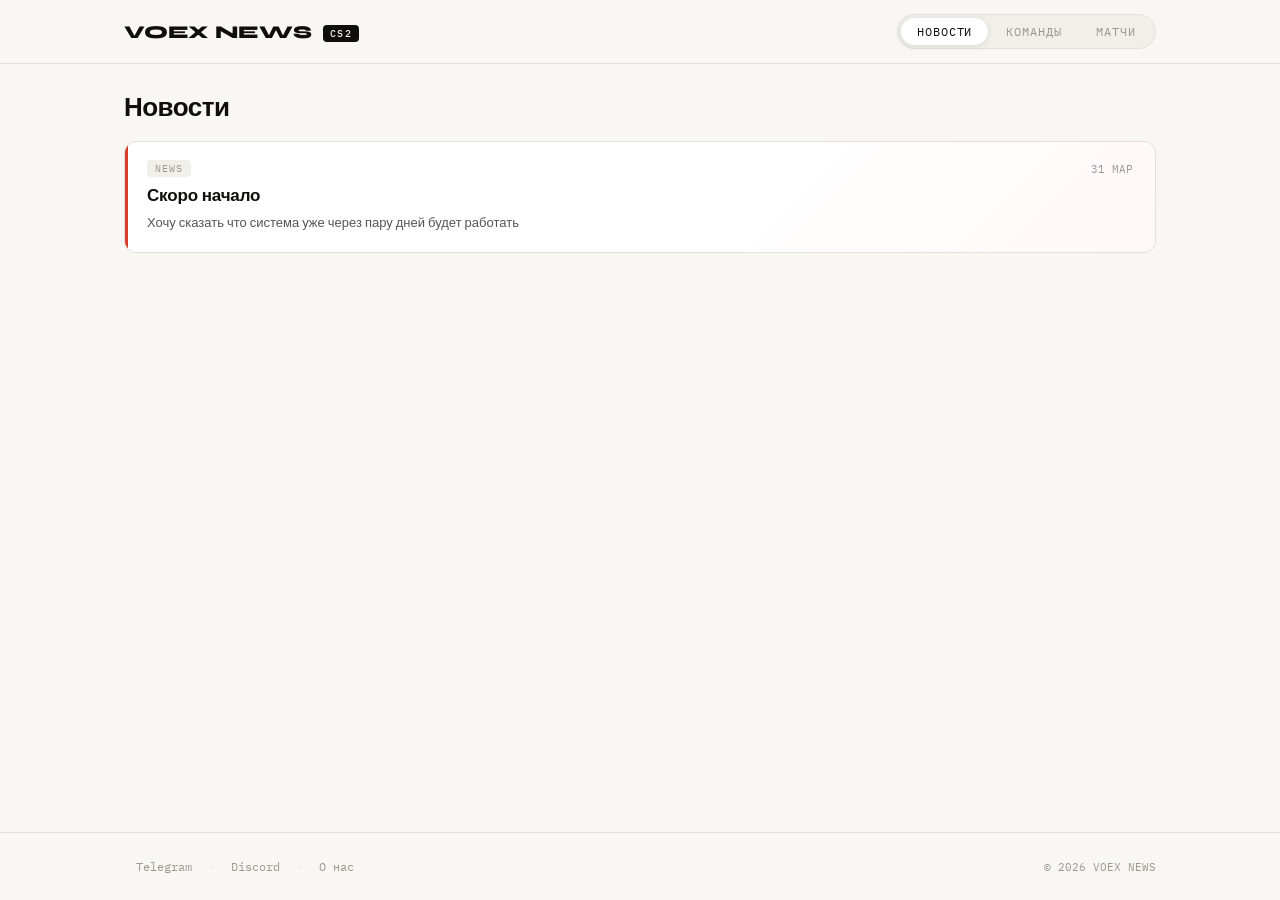
==== commit 46d1ab14: "Add files via upload" ====
--- a/index.html
+++ b/index.html
@@ -1,128 +1,164 @@
-<!DOCTYPE html>
-<html lang="ru">
-<head>
-  <meta charset="UTF-8">
-  <meta name="viewport" content="width=device-width, initial-scale=1.0">
-  <title>VOEX NEWS</title>
-
-  <link href="https://fonts.googleapis.com/css2?family=Manrope:wght@400;600;700&family=DM+Mono&display=swap" rel="stylesheet">
-  <link rel="stylesheet" href="style.css">
-</head>
-<body>
-
-<header class="header">
-  <div class="header-inner">
-    <a href="index.html" class="logo-link">
-      <div class="logo">VOEX NEWS <span>CS2</span></div>
-    </a>
-
-    <div class="tabs">
-      <button class="tab active" data-tab="news">Новости</button>
-      <button class="tab" data-tab="teams">Команды</button>
-      <button class="tab" data-tab="matches">Матчи</button>
-    </div>
-  </div>
-</header>
-
-<main class="main">
-
-  <!-- Новости -->
-  <section id="news" class="section active">
-    <div class="sec-hdr"><div class="sec-title">Новости</div></div>
-    <div id="news-list" class="news-list"></div>
-  </section>
-
-  <!-- Команды -->
-  <section id="teams" class="section">
-    <div class="sec-hdr"><div class="sec-title">Команды</div></div>
-    <div id="teams-list" class="teams-list"></div>
-  </section>
-
-  <!-- Матчи -->
-  <section id="matches" class="section">
-    <div class="sec-hdr"><div class="sec-title">Матчи</div></div>
-    <div id="matches-list" class="matches-list"></div>
-  </section>
-
-</main>
-
-<footer class="footer">
-  <div class="footer-inner">
-    <a class="footer-link" href="https://t.me/voexnews" target="_blank">Telegram</a>
-    <span class="footer-sep">•</span>
-    <a class="footer-link" href="https://discord.gg/jpZfktsR" target="_blank">Discord</a>
-  </div>
-</footer>
-
-
-<script src="data.js"></script>
-
-<script>
-// переключение вкладок
-document.querySelectorAll(".tab").forEach(tab => {
-  tab.addEventListener("click", () => {
-    document.querySelector(".tab.active").classList.remove("active");
-    tab.classList.add("active");
-
-    document.querySelector(".section.active").classList.remove("active");
-    document.getElementById(tab.dataset.tab).classList.add("active");
-  });
-});
-
-// новости
-document.getElementById("news-list").innerHTML =
-  (DATABASE.news || []).map(n => `
-    <div class="news-card ${n.featured ? "featured" : ""}">
-      <div class="news-card-top">
-        <span>${n.cat}</span>
-        <span>${n.date}</span>
-      </div>
-      <div class="news-title">${n.title}</div>
-      <p>${n.desc}</p>
-    </div>
-  `).join("");
-
-// команды (кликабельные)
-document.getElementById("teams-list").innerHTML =
-  (DATABASE.teams || []).map(t => `
-    <a href="team.html?team=${encodeURIComponent(t.id)}" class="team-card">
-      <div class="team-rank">${t.rank}</div>
-
-      <div class="team-info">
-        <div class="team-name">${t.name}</div>
-        <div class="team-meta">${t.meta}</div>
-      </div>
-
-      <div class="team-points">Очки: ${t.points ?? 0}</div>
-    </a>
-  `).join("");
-
-// матчи
-document.getElementById("matches-list").innerHTML =
-  (DATABASE.matches || []).map(m => `
-    <div class="match-card">
-      <div class="match-top">
-        <span>${m.date}</span>
-        <span class="badge-live">LIVE</span>
-      </div>
-
-      <div class="match-format">${m.format}</div>
-
-      <div class="match-body">
-        <div class="match-team">${m.team1}</div>
-        <div class="match-score">${m.score}</div>
-        <div class="match-team r">${m.team2}</div>
-      </div>
-
-      <div class="match-maps">${(m.maps || []).join(" • ")}</div>
-    </div>
-  `).join("");
-
-// Discord — жду твою ссылку
-document.getElementById("discord-link").addEventListener("click", () => {
-  alert("Отправь мне свою Discord ссылку, и я вставлю её сюда");
-});
-</script>
-
-</body>
-</html>
+<!DOCTYPE html>
+<html lang="ru">
+<head>
+  <meta charset="UTF-8">
+  <meta name="viewport" content="width=device-width, initial-scale=1.0">
+  <title>VOEX NEWS</title>
+  <link href="https://fonts.googleapis.com/css2?family=Syne:wght@400;600;700;800&family=IBM+Plex+Mono:wght@400;500&display=swap" rel="stylesheet">
+  <link rel="stylesheet" href="style.css">
+</head>
+<body>
+
+<!-- PAGE LOADER -->
+<div class="page-loader">
+  <div class="page-loader-inner">VOEX NEWS</div>
+</div>
+
+<header class="header">
+  <div class="header-inner">
+    <a href="index.html" class="logo-link">
+      <div class="logo">VOEX NEWS <span>CS2</span></div>
+    </a>
+    <div class="tabs">
+      <button class="tab active" data-tab="news">Новости</button>
+      <button class="tab" data-tab="teams">Команды</button>
+      <button class="tab" data-tab="matches">Матчи</button>
+    </div>
+  </div>
+</header>
+
+<main class="main">
+
+  <section id="news" class="section active">
+    <div class="sec-hdr"><div class="sec-title">Новости</div></div>
+    <div id="news-list" class="news-list"></div>
+  </section>
+
+  <section id="teams" class="section">
+    <div class="sec-hdr"><div class="sec-title">Команды</div></div>
+    <div id="teams-list" class="teams-list"></div>
+  </section>
+
+  <section id="matches" class="section">
+    <div class="sec-hdr"><div class="sec-title">Матчи</div></div>
+    <div id="matches-list" class="matches-list"></div>
+  </section>
+
+</main>
+
+<footer class="footer">
+  <div class="footer-inner">
+    <div class="footer-links">
+      <a class="footer-link" href="https://t.me/voexnews" target="_blank">Telegram</a>
+      <span class="footer-sep">·</span>
+      <a class="footer-link" href="https://discord.gg/jpZfktsR" target="_blank">Discord</a>
+      <span class="footer-sep">·</span>
+      <a class="footer-link" href="about.html">О нас</a>
+    </div>
+    <div class="footer-copy">© 2026 VOEX NEWS</div>
+  </div>
+</footer>
+
+<script src="data.js"></script>
+<script src="engine.js"></script>
+<script>
+  // ── Tab switching ──────────────────────────────────────
+  document.querySelectorAll(".tab").forEach(tab => {
+    tab.addEventListener("click", () => {
+      document.querySelector(".tab.active").classList.remove("active");
+      tab.classList.add("active");
+      const prev = document.querySelector(".section.active");
+      const next = document.getElementById(tab.dataset.tab);
+      if (prev === next) return;
+      prev.classList.remove("active");
+      next.classList.add("active");
+      sessionStorage.setItem("lastTab", tab.dataset.tab);
+    });
+  });
+
+  // FIX #2: восстанавливаем нужную вкладку после возврата с team.html
+  const lastTab = sessionStorage.getItem("lastTab");
+  if (lastTab) {
+    sessionStorage.removeItem("lastTab");
+    const tTab = document.querySelector(`.tab[data-tab="${lastTab}"]`);
+    const tSec = document.getElementById(lastTab);
+    if (tTab && tSec) {
+      document.querySelector(".tab.active").classList.remove("active");
+      document.querySelector(".section.active").classList.remove("active");
+      tTab.classList.add("active");
+      tSec.classList.add("active");
+    }
+  }
+
+  // ── News ───────────────────────────────────────────────
+  const newsList = document.getElementById("news-list");
+  if (DATABASE.news && DATABASE.news.length > 0) {
+    newsList.innerHTML = DATABASE.news.map(n => `
+      <div class="news-card ${n.featured ? "featured" : ""}">
+        <div class="news-card-top">
+          <span class="news-cat">${n.cat || "Новость"}</span>
+          <span>${n.date || ""}</span>
+        </div>
+        <div class="news-title">${n.title}</div>
+        <p>${n.desc || ""}</p>
+      </div>
+    `).join("");
+  } else {
+    newsList.innerHTML = `<div class="news-empty">Новостей пока нет — следите за обновлениями</div>`;
+  }
+
+  // ── Teams — автоматический ранг и очки через VOEX.engine ──
+  const { finalMap, rankMap, finalSorted } = VOEX.buildRankings();
+
+  document.getElementById("teams-list").innerHTML = finalSorted.map((t, i) => {
+    const rank = rankMap.get(t.name) ?? (i + 1);
+    const pts  = finalMap.get(t.name) ?? 0;
+    return `
+    <a href="team.html?team=${encodeURIComponent(t.id)}" class="team-card"
+       onclick="sessionStorage.setItem('lastTab','teams')">
+      <div class="team-rank">${rank}</div>
+      <div class="team-info">
+        <div class="team-name">${t.name}</div>
+        <div class="team-meta">${t.meta}</div>
+      </div>
+      <div class="team-points">${pts} pts</div>
+    </a>`;
+  }).join("");
+
+  // ── Matches ────────────────────────────────────────────
+  // Хелпер: кликабельное имя команды
+  function teamLink(name, tab) {
+    const t = (DATABASE.teams || []).find(t => t.name === name);
+    if (t) {
+      return `<a href="team.html?team=${encodeURIComponent(t.id)}"
+                 class="match-team-link"
+                 onclick="sessionStorage.setItem('lastTab','${tab}')">${name}</a>`;
+    }
+    return `<span class="match-team-plain">${name}</span>`;
+  }
+
+  const matchesList = document.getElementById("matches-list");
+  if (DATABASE.matches && DATABASE.matches.length > 0) {
+    matchesList.innerHTML = DATABASE.matches.map(m => `
+      <div class="match-card">
+        <div class="match-top">
+          <span>${m.date || ""}</span>
+          <span>${m.format || ""}</span>
+        </div>
+        <div class="match-body">
+          <div class="match-team">${teamLink(m.team1 || "", "matches")}</div>
+          <div class="match-score">${m.score || "— : —"}</div>
+          <div class="match-team r">${teamLink(m.team2 || "", "matches")}</div>
+        </div>
+        <div class="match-maps">
+          ${(m.maps || []).map(mp => `<span class="match-map-item">${mp}</span>`).join("")}
+        </div>
+      </div>
+    `).join("");
+  } else {
+    matchesList.innerHTML = `<div class="news-empty">Матчей пока нет</div>`;
+  }
+</script>
+
+</body>
+</html>
--- a/style.css
+++ b/style.css
@@ -1,620 +1,1072 @@
-:root {
-  --bg: #f5f5f7;
-  --surface: #ffffff;
-  --border: #e0e0e5;
-  --muted: #8a8a95;
-  --text: #111111;
-  --accent: #ff3e3e;
-  --pad: 20px;
-
-  --gold: #f7d34a;
-  --silver: #cfd2d6;
-  --bronze: #d6a06a;
-}
-
-* {
-  margin: 0;
-  padding: 0;
-  box-sizing: border-box;
-}
-
-body {
-  background: var(--bg);
-  color: var(--text);
-  font-family: 'Manrope', sans-serif;
-}
-
-/* HEADER */
-
-.header {
-  position: sticky;
-  top: 0;
-  background: rgba(245,245,247,0.96);
-  backdrop-filter: blur(12px);
-  border-bottom: 1px solid var(--border);
-  z-index: 10;
-}
-
-.header-inner {
-  max-width: 1100px;
-  margin: 0 auto;
-  padding: 10px var(--pad) 0 var(--pad);
-}
-
-.logo-link {
-  text-decoration: none;
-  color: inherit;
-}
-
-.logo {
-  font-weight: 700;
-  letter-spacing: 0.08em;
-  font-size: 20px;
-}
-
-.logo span {
-  color: var(--muted);
-  font-size: 12px;
-  margin-left: 6px;
-}
-
-/* TABS */
-
-.tabs {
-  display: flex;
-  gap: 10px;
-  margin-top: 12px;
-  padding-bottom: 10px;
-}
-
-.tab {
-  background: transparent;
-  border: 1px solid transparent;
-  border-radius: 999px;
-  padding: 6px 14px;
-  font-size: 12px;
-  text-transform: uppercase;
-  letter-spacing: 0.08em;
-  color: var(--muted);
-  cursor: pointer;
-  font-family: 'DM Mono', monospace;
-}
-
-.tab.active {
-  border-color: var(--border);
-  background: #ffffff;
-  color: var(--text);
-}
-
-/* MAIN */
-
-.main {
-  max-width: 1100px;
-  margin: 0 auto;
-  padding: 20px var(--pad) 40px var(--pad);
-}
-
-.section {
-  display: none;
-}
-
-.section.active {
-  display: block;
-}
-
-.sec-hdr {
-  margin: 10px 0 16px 0;
-}
-
-.sec-title {
-  font-weight: 700;
-  font-size: 22px;
-}
-
-/* LISTS */
-
-.news-list,
-.teams-list,
-.matches-list {
-  display: flex;
-  flex-direction: column;
-  gap: 10px;
-}
-
-/* NEWS */
-
-.news-card {
-  background: var(--surface);
-  border-radius: 10px;
-  border: 1px solid var(--border);
-  padding: 16px 18px;
-}
-
-.news-card.featured {
-  border-width: 2px;
-}
-
-.news-card-top {
-  display: flex;
-  justify-content: space-between;
-  font-size: 11px;
-  color: var(--muted);
-  font-family: 'DM Mono', monospace;
-  margin-bottom: 6px;
-}
-
-.news-title {
-  font-size: 18px;
-  font-weight: 600;
-  margin-bottom: 6px;
-}
-
-.news-card p {
-  font-size: 14px;
-  color: #333;
-}
-
-/* TEAMS */
-
-.team-card {
-  background: var(--surface);
-  border-radius: 10px;
-  border: 1px solid var(--border);
-  padding: 14px 18px;
-  display: flex;
-  align-items: center;
-  gap: 14px;
-  text-decoration: none;
-  color: inherit;
-  justify-content: space-between;
-}
-
-.team-rank {
-  width: 26px;
-  height: 26px;
-  border-radius: 50%;
-  font-family: 'DM Mono', monospace;
-  font-size: 14px;
-  display: flex;
-  align-items: center;
-  justify-content: center;
-  color: #111;
-  font-weight: 700;
-}
-
-/* МЕДАЛИ */
-.team-card:nth-child(1) .team-rank { background: var(--gold); }
-.team-card:nth-child(2) .team-rank { background: var(--silver); }
-.team-card:nth-child(3) .team-rank { background: var(--bronze); }
-.team-card:nth-child(n+4) .team-rank { background: #e8e8ec; }
-
-.team-name {
-  font-weight: 600;
-  font-size: 16px;
-}
-
-.team-meta {
-  font-size: 13px;
-  color: var(--muted);
-}
-
-.team-info {
-  flex: 1;
-}
-
-/* 🔥 ДОБАВЛЕНО — ОЧКИ СПРАВА */
-
-.team-points {
-  font-family: 'DM Mono', monospace;
-  font-size: 14px;
-  font-weight: 700;
-  color: #000;
-}
-
-/* MATCHES */
-
-.match-card {
-  background: var(--surface);
-  border-radius: 10px;
-  border: 1px solid var(--border);
-  padding: 16px 18px;
-}
-
-.match-top {
-  font-size: 11px;
-  color: var(--muted);
-  font-family: 'DM Mono', monospace;
-  display: flex;
-  justify-content: space-between;
-  align-items: center;
-}
-
-.badge-live {
-  font-size: 10px;
-  padding: 2px 6px;
-  border-radius: 999px;
-  border: 1px solid var(--accent);
-  color: var(--accent);
-  font-family: 'DM Mono', monospace;
-}
-
-.match-format {
-  font-family: 'DM Mono', monospace;
-  font-size: 13px;
-  text-align: center;
-  margin-top: 10px;
-  color: #444;
-}
-
-.match-body {
-  display: flex;
-  justify-content: space-between;
-  align-items: center;
-  margin-top: 12px;
-}
-
-.match-team {
-  font-weight: 600;
-  font-size: 16px;
-}
-
-.match-team.r {
-  text-align: right;
-}
-
-.match-score {
-  font-family: 'DM Mono', monospace;
-  font-size: 22px;
-  padding: 6px 18px;
-  border-radius: 999px;
-  border: 1px solid var(--border);
-  background: #fafafa;
-}
-
-.match-maps {
-  margin-top: 12px;
-  font-family: 'DM Mono', monospace;
-  font-size: 14px;
-  color: #333;
-  display: flex;
-  justify-content: center;
-  gap: 18px;
-  flex-wrap: wrap;
-}
-
-/* FOOTER — ОБНОВЛЁН */
-
-.footer {
-  border-top: 1px solid var(--border);
-  padding: 18px 0 22px 0;
-  margin-top: 20px;
-}
-
-.footer-inner {
-  max-width: 1100px;
-  margin: 0 auto;
-  padding: 0 var(--pad);
-  display: flex;
-  justify-content: center;
-  align-items: center;
-  gap: 14px;
-}
-
-.footer-link {
-  font-family: 'DM Mono', monospace;
-  font-size: 13px;
-  color: #555;
-  text-decoration: none;
-  cursor: pointer;
-  transition: 0.2s;
-}
-
-.footer-link:hover {
-  color: #000;
-}
-
-.footer-sep {
-  font-size: 12px;
-  color: #c0c0c5;
-}
-
-/* ================= TEAM PAGE ================= */
-
-.team-page {
-  max-width: 1100px;
-  margin: 60px auto;
-  padding: 0 var(--pad);
-}
-
-.team-title {
-  font-size: 32px;
-  font-weight: 700;
-  margin-bottom: 20px;
-}
-
-.team-subtitle {
-  font-size: 20px;
-  font-weight: 600;
-  margin-top: 30px;
-  margin-bottom: 10px;
-}
-
-/* LINEUP */
-
-.team-lineup {
-  background: #e6e6e6;
-  border: 1px solid #d0d0d0;
-  border-radius: 14px;
-  padding: 25px;
-  display: flex;
-  justify-content: space-between;
-  align-items: flex-end;
-  gap: 20px;
-  margin-top: 15px;
-
-  opacity: 0;
-  transform: translateY(20px);
-  animation: lineupFade 0.7s ease forwards;
-}
-
-@keyframes lineupFade {
-  to {
-    opacity: 1;
-    transform: translateY(0);
-  }
-}
-
-.player-slot {
-  display: flex;
-  flex-direction: column;
-  align-items: center;
-  width: 18%;
-  transition: 0.25s ease;
-
-  opacity: 0;
-  transform: translateY(25px);
-  animation: playerPop 0.6s ease forwards;
-}
-
-.player-slot:nth-child(1) { animation-delay: 0.15s; }
-.player-slot:nth-child(2) { animation-delay: 0.25s; }
-.player-slot:nth-child(3) { animation-delay: 0.35s; }
-.player-slot:nth-child(4) { animation-delay: 0.45s; }
-.player-slot:nth-child(5) { animation-delay: 0.55s; }
-
-@keyframes playerPop {
-  to {
-    opacity: 1;
-    transform: translateY(0);
-  }
-}
-
-.player-avatar {
-  width: 175px;
-  height: 175px;
-  background: url("sg.png") center/contain no-repeat;
-  opacity: 0.85;
-  margin-bottom: 10px;
-  transition: 0.25s ease;
-}
-
-.player-name {
-  font-size: 15px;
-  font-weight: 500;
-  color: #444;
-  letter-spacing: 0.3px;
-  text-transform: lowercase;
-}
-
-.player-slot:hover .player-avatar {
-  opacity: 1;
-  transform: translateY(-4px);
-}
-
-.player-slot:hover .player-name {
-  color: #000;
-}
-
-/* INFO GRID */
-
-.team-info-grid {
-  display: flex;
-  gap: 20px;
-  margin-top: 30px;
-
-  opacity: 0;
-  transform: translateY(20px);
-  animation: infoFade 0.7s ease forwards;
-  animation-delay: 0.4s;
-}
-
-@keyframes infoFade {
-  to {
-    opacity: 1;
-    transform: translateY(0);
-  }
-}
-
-.info-box {
-  flex: 1;
-  background: #e6e6e6;
-  border: 1px solid #d0d0d0;
-  border-radius: 14px;
-  padding: 20px 25px;
-}
-
-.info-title {
-  font-size: 18px;
-  font-weight: 600;
-  margin-bottom: 14px;
-  color: #222;
-}
-
-.info-list {
-  list-style: none;
-}
-
-.info-list li {
-  font-size: 15px;
-  margin-bottom: 6px;
-  color: #333;
-}
-
-/* BACK BUTTON */
-
-.back-btn {
-  display: inline-block;
-  margin-top: 35px;
-  font-size: 14px;
-  font-family: 'DM Mono', monospace;
-  color: #000;
-  text-decoration: none;
-  border-bottom: 1px solid #000;
-  padding-bottom: 2px;
-  transition: 0.2s ease;
-}
-
-.back-btn:hover {
-  opacity: 0.6;
-}
-/* =======================
-   📱 MOBILE ADAPTIVE
-   ======================= */
-
-@media (max-width: 900px) {
-  .main {
-    padding: 15px;
-  }
-
-  .header-inner {
-    padding: 10px 15px 0 15px;
-  }
-
-  .tabs {
-    gap: 6px;
-    overflow-x: auto;
-    padding-bottom: 6px;
-  }
-
-  .tab {
-    padding: 6px 10px;
-    font-size: 11px;
-  }
-
-  /* Команды */
-  .team-card {
-    padding: 12px 14px;
-    gap: 10px;
-  }
-
-  .team-name {
-    font-size: 15px;
-  }
-
-  .team-meta {
-    font-size: 12px;
-  }
-
-  .team-points {
-    font-size: 13px;
-  }
-
-  /* Новости */
-  .news-card {
-    padding: 14px 16px;
-  }
-
-  .news-title {
-    font-size: 16px;
-  }
-
-  .news-card p {
-    font-size: 13px;
-  }
-
-  /* Матчи */
-  .match-card {
-    padding: 14px 16px;
-  }
-
-  .match-team {
-    font-size: 14px;
-  }
-
-  .match-score {
-    font-size: 18px;
-    padding: 4px 14px;
-  }
-
-  .match-maps {
-    font-size: 12px;
-    gap: 10px;
-  }
-
-  /* Футер */
-  .footer-inner {
-    flex-direction: row;
-    gap: 10px;
-  }
-
-  .footer-link {
-    font-size: 12px;
-  }
-}
-
-/* =======================
-   📱 TEAM PAGE ADAPTIVE
-   ======================= */
-
-@media (max-width: 900px) {
-  .team-page {
-    padding: 0 15px;
-    margin-top: 40px;
-  }
-
-  .team-title {
-    font-size: 26px;
-  }
-
-  .team-subtitle {
-    font-size: 18px;
-  }
-
-  /* Лайн‑ап перестраивается в 2 ряда */
-  .team-lineup {
-    flex-wrap: wrap;
-    justify-content: center;
-    padding: 20px;
-  }
-
-  .player-slot {
-    width: 45%;
-    margin-bottom: 20px;
-  }
-
-  .player-avatar {
-    width: 140px;
-    height: 140px;
-  }
-
-  .player-name {
-    font-size: 14px;
-  }
-
-  /* Блоки достижений */
-  .team-info-grid {
-    flex-direction: column;
-  }
-
-  .info-box {
-    padding: 18px;
-  }
-
-  .info-title {
-    font-size: 16px;
-  }
-
-  .info-list li {
-    font-size: 14px;
-  }
-}
+/* ================================
+   VOEX NEWS — MINIMAL REDESIGN
+   ================================ */
+
+@import url('https://fonts.googleapis.com/css2?family=Syne:wght@400;600;700;800&family=IBM+Plex+Mono:wght@400;500&display=swap');
+
+:root {
+  --bg: #f8f7f4;
+  --surface: #ffffff;
+  --surface2: #f0efe9;
+  --border: #e2e0d8;
+  --muted: #9b9890;
+  --text: #0f0e0c;
+  --accent: #d63e2a;
+  --accent2: #e8824d;
+  --pad: 24px;
+
+  --gold:   #e8c84a;
+  --silver: #c8ccd2;
+  --bronze: #c8946a;
+
+  --radius:      12px;
+  --transition:  0.3s cubic-bezier(0.4, 0, 0.2, 1);
+  --shadow:      0 2px 20px rgba(0,0,0,0.06);
+  --shadow-hover:0 8px 40px rgba(0,0,0,0.12);
+}
+
+*, *::before, *::after {
+  margin: 0; padding: 0;
+  box-sizing: border-box;
+}
+
+html { scroll-behavior: smooth; }
+
+body {
+  background: var(--bg);
+  color: var(--text);
+  font-family: 'Syne', sans-serif;
+  min-height: 100vh;
+  display: flex;
+  flex-direction: column;   /* sticky footer */
+  overflow-x: hidden;
+  -webkit-font-smoothing: antialiased;
+}
+
+/* ================================
+   SCROLLBAR
+   ================================ */
+
+::-webkit-scrollbar { width: 4px; }
+::-webkit-scrollbar-track { background: var(--bg); }
+::-webkit-scrollbar-thumb { background: var(--border); border-radius: 4px; }
+::-webkit-scrollbar-thumb:hover { background: var(--muted); }
+
+/* ================================
+   PAGE LOADER
+   ================================ */
+
+.page-loader {
+  position: fixed; inset: 0;
+  background: var(--bg);
+  z-index: 9999;
+  display: flex; align-items: center; justify-content: center;
+  animation: loaderOut 0.4s ease 0.6s forwards;
+  pointer-events: none;
+}
+
+.page-loader-inner {
+  font-family: 'IBM Plex Mono', monospace;
+  font-size: 13px;
+  color: var(--muted);
+  letter-spacing: 0.2em;
+  animation: loaderPulse 0.5s ease infinite alternate;
+}
+
+@keyframes loaderPulse { to { opacity: 0.3; } }
+@keyframes loaderOut   { to { opacity: 0; transform: translateY(-10px); } }
+
+/* ================================
+   HEADER
+   ================================ */
+
+.header {
+  position: sticky; top: 0;
+  background: rgba(248, 247, 244, 0.92);
+  backdrop-filter: blur(20px);
+  -webkit-backdrop-filter: blur(20px);
+  border-bottom: 1px solid var(--border);
+  z-index: 100;
+  animation: slideDown 0.6s cubic-bezier(0.4, 0, 0.2, 1) forwards;
+}
+
+@keyframes slideDown {
+  from { transform: translateY(-100%); opacity: 0; }
+  to   { transform: translateY(0);     opacity: 1; }
+}
+
+.header-inner {
+  max-width: 1080px;
+  margin: 0 auto;
+  padding: 14px var(--pad);
+  display: flex;
+  align-items: center;
+  justify-content: space-between;
+  gap: 20px;
+}
+
+.logo-link {
+  text-decoration: none; color: inherit;
+  display: flex; align-items: center; gap: 8px;
+  flex-shrink: 0;
+}
+
+.logo {
+  font-weight: 800; font-size: 18px;
+  letter-spacing: -0.01em;
+  transition: opacity var(--transition);
+}
+
+.logo:hover { opacity: 0.65; }
+
+.logo span {
+  display: inline-block;
+  background: var(--text); color: var(--bg);
+  font-size: 10px;
+  font-family: 'IBM Plex Mono', monospace;
+  font-weight: 500; letter-spacing: 0.12em;
+  padding: 2px 7px; border-radius: 4px;
+  vertical-align: middle; margin-left: 6px;
+  text-transform: uppercase;
+}
+
+/* ================================
+   TABS
+   ================================ */
+
+.tabs {
+  display: flex; gap: 2px;
+  background: var(--surface2);
+  border-radius: 999px;
+  padding: 3px;
+  border: 1px solid var(--border);
+}
+
+.tab {
+  background: transparent; border: none;
+  border-radius: 999px;
+  padding: 6px 16px;
+  font-size: 12px;
+  font-family: 'IBM Plex Mono', monospace;
+  letter-spacing: 0.08em;
+  text-transform: uppercase;
+  color: var(--muted);
+  cursor: pointer;
+  transition: all var(--transition);
+  white-space: nowrap;
+}
+
+.tab:hover { color: var(--text); }
+
+.tab.active {
+  background: var(--surface);
+  color: var(--text);
+  box-shadow: 0 1px 6px rgba(0,0,0,0.1);
+}
+
+/* ================================
+   MAIN — flex:1 keeps footer at bottom
+   ================================ */
+
+.main {
+  flex: 1;
+  width: 100%;
+  max-width: 1080px;
+  margin: 0 auto;
+  padding: 28px var(--pad) 60px;
+}
+
+.section { display: none; }
+
+.section.active {
+  display: block;
+  animation: sectionIn 0.4s cubic-bezier(0.4, 0, 0.2, 1) forwards;
+}
+
+@keyframes sectionIn {
+  from { opacity: 0; transform: translateY(14px); }
+  to   { opacity: 1; transform: translateY(0); }
+}
+
+.sec-hdr { margin-bottom: 18px; }
+
+.sec-title {
+  font-weight: 800; font-size: 26px;
+  letter-spacing: -0.02em;
+}
+
+/* ================================
+   NEWS
+   ================================ */
+
+.news-list { display: flex; flex-direction: column; gap: 8px; }
+
+.news-card {
+  background: var(--surface);
+  border-radius: var(--radius);
+  border: 1px solid var(--border);
+  padding: 18px 22px;
+  cursor: default;
+  transition: all var(--transition);
+  position: relative; overflow: hidden;
+
+  opacity: 0; transform: translateY(16px);
+  animation: cardIn 0.5s cubic-bezier(0.4,0,0.2,1) forwards;
+}
+
+.news-card::before {
+  content: '';
+  position: absolute; left: 0; top: 0; bottom: 0;
+  width: 3px; background: transparent;
+  transition: background var(--transition);
+  border-radius: 3px 0 0 3px;
+}
+
+.news-card:hover {
+  box-shadow: var(--shadow-hover);
+  transform: translateY(-2px);
+  border-color: transparent;
+}
+
+.news-card:hover::before { background: var(--accent); }
+
+/* featured — без красной рамки по умолчанию, только лёгкий градиент */
+.news-card.featured {
+  background: linear-gradient(135deg, #fff 60%, #fff8f6);
+}
+
+/* Красная полоска слева только у featured (всегда, как маркер) */
+.news-card.featured::before { background: var(--accent); }
+
+/* Красная рамка появляется только при нажатии (tap / click) */
+.news-card:active {
+  border-color: var(--accent);
+  transform: translateY(0);
+}
+
+.news-card-top {
+  display: flex; justify-content: space-between; align-items: center;
+  font-size: 11px; color: var(--muted);
+  font-family: 'IBM Plex Mono', monospace;
+  margin-bottom: 8px; gap: 8px;
+}
+
+.news-cat {
+  background: var(--surface2);
+  padding: 2px 8px; border-radius: 4px;
+  font-size: 10px; text-transform: uppercase; letter-spacing: 0.1em;
+}
+
+.news-title {
+  font-size: 17px; font-weight: 700;
+  margin-bottom: 6px; line-height: 1.3;
+  letter-spacing: -0.01em;
+}
+
+.news-card p { font-size: 13px; color: #555; line-height: 1.6; font-weight: 400; }
+
+.news-empty {
+  text-align: center; padding: 60px 20px;
+  color: var(--muted);
+  font-family: 'IBM Plex Mono', monospace; font-size: 13px;
+}
+
+/* ================================
+   TEAMS
+   ================================ */
+
+.teams-list { display: flex; flex-direction: column; gap: 6px; }
+
+.team-card {
+  background: var(--surface);
+  border-radius: var(--radius);
+  border: 1px solid var(--border);
+  padding: 14px 18px;
+  display: flex; align-items: center; gap: 16px;
+  text-decoration: none; color: inherit;
+  transition: all var(--transition);
+  position: relative; overflow: hidden;
+
+  opacity: 0; transform: translateX(-12px);
+  animation: teamIn 0.5s cubic-bezier(0.4,0,0.2,1) forwards;
+}
+
+.team-card::after {
+  content: '→';
+  font-size: 16px; color: var(--muted);
+  margin-left: auto;
+  transition: all var(--transition);
+  opacity: 0; transform: translateX(-6px);
+}
+
+.team-card:hover {
+  box-shadow: var(--shadow-hover);
+  transform: translateX(4px);
+  border-color: transparent; background: #fff;
+}
+
+.team-card:hover::after { opacity: 1; transform: translateX(0); }
+
+.team-rank {
+  width: 30px; height: 30px; border-radius: 8px;
+  font-family: 'IBM Plex Mono', monospace; font-size: 13px;
+  display: flex; align-items: center; justify-content: center;
+  font-weight: 500; flex-shrink: 0;
+}
+
+.team-card:nth-child(1)  .team-rank { background: var(--gold);    color: #5a4800; }
+.team-card:nth-child(2)  .team-rank { background: var(--silver);  color: #3a3e44; }
+.team-card:nth-child(3)  .team-rank { background: var(--bronze);  color: #5a3010; }
+.team-card:nth-child(n+4).team-rank { background: var(--surface2); color: var(--text); }
+
+.team-info { flex: 1; min-width: 0; }
+
+.team-name {
+  font-weight: 700; font-size: 15px;
+  letter-spacing: -0.01em;
+  white-space: nowrap; overflow: hidden; text-overflow: ellipsis;
+}
+
+.team-meta { font-size: 12px; color: var(--muted); margin-top: 2px; font-family: 'IBM Plex Mono', monospace; }
+
+.team-points { font-family: 'IBM Plex Mono', monospace; font-size: 13px; font-weight: 500; color: var(--muted); flex-shrink: 0; }
+
+/* ================================
+   MATCHES — compact (fix #3 + #6)
+   ================================ */
+
+.matches-list { display: flex; flex-direction: column; gap: 6px; }
+
+.match-card {
+  background: var(--surface);
+  border-radius: var(--radius);
+  border: 1px solid var(--border);
+  /* FIX #3: меньше padding — ниже по высоте */
+  padding: 10px 18px;
+  transition: all var(--transition);
+
+  opacity: 0; transform: translateY(16px);
+  animation: cardIn 0.5s cubic-bezier(0.4,0,0.2,1) forwards;
+}
+
+.match-card:hover {
+  box-shadow: var(--shadow-hover);
+  transform: translateY(-2px);
+  border-color: transparent;
+}
+
+.match-top {
+  display: flex; justify-content: space-between; align-items: center;
+  font-size: 11px; color: var(--muted);
+  font-family: 'IBM Plex Mono', monospace;
+  margin-bottom: 8px;
+}
+
+/* FIX #6: кнопка LIVE убрана */
+.badge-live { display: none; }
+
+.match-body {
+  display: grid;
+  grid-template-columns: 1fr auto 1fr;
+  align-items: center;
+  gap: 12px;
+}
+
+.match-team { font-weight: 700; font-size: 15px; letter-spacing: -0.01em; }
+.match-team.r { text-align: right; }
+
+/* Кликабельные команды в матчах */
+.match-team-link {
+  color: inherit; text-decoration: none; font-weight: 700;
+  position: relative; transition: color var(--transition);
+}
+
+.match-team-link::after {
+  content: '';
+  position: absolute; bottom: -1px; left: 0; right: 0;
+  height: 1px; background: var(--accent);
+  transform: scaleX(0); transform-origin: left;
+  transition: transform 0.22s var(--transition);
+}
+
+.match-team-link:hover { color: var(--accent); }
+.match-team-link:hover::after { transform: scaleX(1); }
+
+.match-team-plain { font-weight: 700; }
+
+.match-score {
+  font-family: 'IBM Plex Mono', monospace;
+  font-size: 16px; font-weight: 500;
+  padding: 4px 14px;
+  border-radius: 8px;
+  background: var(--surface2);
+  border: 1px solid var(--border);
+  text-align: center; white-space: nowrap;
+}
+
+.match-maps {
+  margin-top: 8px;
+  font-family: 'IBM Plex Mono', monospace;
+  font-size: 11px; color: var(--muted);
+  display: flex; justify-content: center;
+  gap: 10px; flex-wrap: wrap;
+}
+
+.match-map-item {
+  padding: 2px 8px;
+  background: var(--surface2);
+  border-radius: 4px;
+}
+
+/* ================================
+   WINRATE BLOCK
+   ================================ */
+
+.winrate-block {
+  display: flex;
+  align-items: center;
+  gap: 16px;
+  padding: 14px 18px;
+  background: var(--surface2);
+  border: 1px solid var(--border);
+  border-radius: var(--radius);
+  margin-bottom: 20px;
+  font-family: 'IBM Plex Mono', monospace;
+  font-size: 12px;
+  color: var(--muted);
+
+  opacity: 0;
+  animation: cardIn 0.5s cubic-bezier(0.4,0,0.2,1) 0.3s forwards;
+}
+
+.winrate-stat {
+  display: flex;
+  flex-direction: column;
+  align-items: center;
+  gap: 2px;
+  min-width: 40px;
+}
+
+.winrate-stat-value {
+  font-size: 22px;
+  font-weight: 700;
+  font-family: 'IBM Plex Mono', monospace;
+  color: var(--text);
+  line-height: 1;
+}
+
+.winrate-stat-value.win  { color: #2a9d5c; }
+.winrate-stat-value.loss { color: var(--accent); }
+
+.winrate-stat-label {
+  font-size: 10px;
+  text-transform: uppercase;
+  letter-spacing: 0.1em;
+  color: var(--muted);
+}
+
+.winrate-bar-wrap {
+  flex: 1;
+  display: flex;
+  flex-direction: column;
+  gap: 5px;
+}
+
+.winrate-bar-label {
+  display: flex;
+  justify-content: space-between;
+  font-size: 10px;
+  color: var(--muted);
+  letter-spacing: 0.06em;
+}
+
+.winrate-bar {
+  height: 6px;
+  background: var(--border);
+  border-radius: 999px;
+  overflow: hidden;
+}
+
+.winrate-bar-fill {
+  height: 100%;
+  background: #2a9d5c;
+  border-radius: 999px;
+  transition: width 0.8s cubic-bezier(0.4, 0, 0.2, 1);
+}
+
+.winrate-no-matches {
+  font-size: 12px;
+  color: var(--muted);
+  font-family: 'IBM Plex Mono', monospace;
+  font-style: italic;
+}
+
+/* match result badge */
+.match-result {
+  font-family: 'IBM Plex Mono', monospace;
+  font-size: 10px;
+  font-weight: 500;
+  letter-spacing: 0.1em;
+  text-transform: uppercase;
+  padding: 2px 8px;
+  border-radius: 4px;
+}
+
+.match-result.win  { background: rgba(42,157,92,0.12); color: #2a9d5c; }
+.match-result.loss { background: rgba(214,62,42,0.10); color: var(--accent); }
+.team-matches-list { display: flex; flex-direction: column; gap: 6px; }
+.team-matches-list .match-card { opacity: 1; animation: none; transform: none; }
+.team-matches-empty {
+  font-size: 13px; color: var(--muted);
+  font-family: 'IBM Plex Mono', monospace; font-style: italic;
+}
+
+/* ── Collapse / expand матчей ── */
+.matches-collapsed .match-card-hidden {
+  display: none;
+}
+
+.matches-toggle-btn {
+  display: inline-flex;
+  align-items: center;
+  gap: 6px;
+  margin-top: 10px;
+  padding: 6px 14px;
+  border: 1px solid var(--border);
+  border-radius: 8px;
+  background: var(--surface2);
+  font-family: 'IBM Plex Mono', monospace;
+  font-size: 11px;
+  color: var(--muted);
+  cursor: pointer;
+  transition: all var(--transition);
+  letter-spacing: 0.06em;
+  text-transform: uppercase;
+  user-select: none;
+}
+
+.matches-toggle-btn:hover {
+  background: var(--surface);
+  color: var(--text);
+  border-color: var(--muted);
+}
+
+.matches-toggle-arrow {
+  display: inline-block;
+  transition: transform 0.3s ease;
+  font-style: normal;
+}
+
+.matches-toggle-btn.expanded .matches-toggle-arrow {
+  transform: rotate(180deg);
+}
+
+/* ── Form chart ── */
+/* ── Points chart ── */
+
+.form-chart-wrap {
+  margin-top: 16px;
+  padding: 14px 16px 14px 8px;
+  background: var(--surface2);
+  border: 1px solid var(--border);
+  border-radius: var(--radius);
+}
+
+.form-chart-header {
+  display: flex;
+  justify-content: space-between;
+  align-items: baseline;
+  margin-bottom: 10px;
+  padding-left: 8px;
+}
+
+.form-chart-label {
+  font-family: 'IBM Plex Mono', monospace;
+  font-size: 10px;
+  text-transform: uppercase;
+  letter-spacing: 0.12em;
+  color: var(--muted);
+}
+
+.form-chart-cur {
+  font-family: 'IBM Plex Mono', monospace;
+  font-size: 13px;
+  font-weight: 500;
+  color: var(--text);
+}
+
+.form-chart-svg {
+  width: 100%;
+  overflow: visible;
+  display: block;
+}
+
+/* Линия — рисуется анимацией */
+.form-chart-line {
+  fill: none;
+  stroke-width: 2.5;
+  stroke-linecap: round;
+  stroke-linejoin: round;
+  stroke-dasharray: 2000;
+  stroke-dashoffset: 2000;
+  animation: drawLine 1.4s cubic-bezier(0.4, 0, 0.2, 1) 0.2s forwards;
+}
+
+@keyframes drawLine { to { stroke-dashoffset: 0; } }
+
+.form-chart-area {
+  opacity: 0;
+  animation: fadeArea 0.5s ease 1.3s forwards;
+}
+
+@keyframes fadeArea { to { opacity: 1; } }
+
+.form-chart-dot {
+  opacity: 0;
+  animation: dotPop 0.3s ease forwards;
+}
+
+@keyframes dotPop { to { opacity: 1; } }
+
+.form-chart-no-data {
+  font-family: 'IBM Plex Mono', monospace;
+  font-size: 12px;
+  color: var(--muted);
+  font-style: italic;
+  padding-left: 8px;
+}
+
+/* ── Team points badge ── */
+.team-points-badge {
+  display: inline-flex;
+  align-items: center;
+  gap: 6px;
+  margin-top: 8px;
+  padding: 5px 14px;
+  background: var(--surface2);
+  border: 1px solid var(--border);
+  border-radius: 8px;
+  font-family: 'IBM Plex Mono', monospace;
+  font-size: 13px;
+  font-weight: 500;
+  color: var(--text);
+  letter-spacing: 0.04em;
+}
+
+.team-points-badge-label {
+  font-size: 10px;
+  color: var(--muted);
+  text-transform: uppercase;
+  letter-spacing: 0.1em;
+}
+
+/* ================================
+   FOOTER — always bottom
+   ================================ */
+
+.footer {
+  border-top: 1px solid var(--border);
+  padding: 20px 0; background: var(--bg);
+}
+
+.footer-inner {
+  max-width: 1080px; margin: 0 auto; padding: 0 var(--pad);
+  display: flex; justify-content: space-between; align-items: center;
+}
+
+.footer-links { display: flex; align-items: center; gap: 6px; }
+
+.footer-link {
+  font-family: 'IBM Plex Mono', monospace; font-size: 12px;
+  color: var(--muted); text-decoration: none;
+  padding: 6px 12px; border-radius: 6px;
+  transition: all var(--transition);
+}
+
+.footer-link:hover { color: var(--text); background: var(--surface2); }
+
+.footer-sep { color: var(--border); font-size: 14px; }
+
+.footer-copy { font-family: 'IBM Plex Mono', monospace; font-size: 11px; color: var(--muted); }
+
+/* ================================
+   ABOUT PAGE
+   ================================ */
+
+.about {
+  flex: 1; width: 100%; max-width: 600px;
+  margin: 0 auto; padding: 60px var(--pad) 48px;
+  animation: pageIn 0.6s cubic-bezier(0.4, 0, 0.2, 1) forwards;
+}
+
+@keyframes pageIn {
+  from { opacity: 0; transform: translateY(24px); }
+  to   { opacity: 1; transform: translateY(0); }
+}
+
+.about-eyebrow {
+  font-family: 'IBM Plex Mono', monospace; font-size: 11px;
+  text-transform: uppercase; letter-spacing: 0.2em;
+  color: var(--muted); margin-bottom: 16px;
+}
+
+.about-title {
+  font-size: 48px; font-weight: 800;
+  letter-spacing: -0.04em; line-height: 1; margin-bottom: 28px;
+}
+
+.about-title span { color: var(--accent); }
+
+.about-text {
+  font-size: 16px; line-height: 1.8; color: #444;
+  font-weight: 400; margin-bottom: 40px;
+}
+
+.about-divider {
+  width: 40px; height: 3px; background: var(--accent);
+  border-radius: 2px; margin: 28px 0;
+}
+
+.about-links { display: flex; gap: 12px; flex-wrap: wrap; margin-bottom: 40px; }
+
+.about-social {
+  display: inline-flex; align-items: center; gap: 8px;
+  padding: 10px 18px;
+  background: var(--text); color: var(--bg);
+  text-decoration: none; border-radius: 8px;
+  font-size: 13px; font-family: 'IBM Plex Mono', monospace;
+  transition: all var(--transition);
+}
+
+.about-social:hover {
+  background: var(--accent); transform: translateY(-2px);
+  box-shadow: 0 6px 20px rgba(214, 62, 42, 0.3);
+}
+
+/* ================================
+   TEAM PAGE
+   ================================ */
+
+.team-page {
+  flex: 1; width: 100%; max-width: 1080px;
+  margin: 0 auto; padding: 40px var(--pad) 60px;
+  animation: pageIn 0.6s cubic-bezier(0.4, 0, 0.2, 1) forwards;
+}
+
+.team-header {
+  margin-bottom: 32px;
+  display: flex; align-items: flex-end;
+  justify-content: space-between; gap: 20px; flex-wrap: wrap;
+}
+
+.team-eyebrow {
+  font-family: 'IBM Plex Mono', monospace; font-size: 11px;
+  text-transform: uppercase; letter-spacing: 0.2em;
+  color: var(--muted); margin-bottom: 8px;
+}
+
+.team-title { font-size: 40px; font-weight: 800; letter-spacing: -0.03em; line-height: 1; }
+
+.team-subtitle {
+  font-size: 13px; font-weight: 600;
+  text-transform: uppercase; letter-spacing: 0.14em;
+  color: var(--muted); font-family: 'IBM Plex Mono', monospace;
+  margin-bottom: 14px;
+}
+
+/* ================================
+   LINEUP — FIX #1 #9
+   ================================ */
+
+.team-lineup {
+  /* FIX #9: светлый фон вместо чёрного */
+  background: #eceae4;
+  border: 1px solid var(--border);
+  border-radius: 16px;
+  padding: 28px 16px 20px;
+  display: flex;
+  justify-content: space-between;
+  align-items: flex-end;
+  gap: 6px;
+  margin-bottom: 24px;
+
+  opacity: 0; transform: translateY(20px);
+  animation: lineupFade 0.7s cubic-bezier(0.4,0,0.2,1) 0.1s forwards;
+}
+
+@keyframes lineupFade { to { opacity: 1; transform: translateY(0); } }
+
+.player-slot {
+  display: flex; flex-direction: column; align-items: center;
+  /* FIX #1: flex:1 — растягивается на всю доступную ширину */
+  flex: 1; min-width: 0;
+  cursor: default;
+
+  opacity: 0; transform: translateY(30px);
+  animation: playerPop 0.5s cubic-bezier(0.4,0,0.2,1) forwards;
+}
+
+.player-slot:nth-child(1) { animation-delay: 0.20s; }
+.player-slot:nth-child(2) { animation-delay: 0.30s; }
+.player-slot:nth-child(3) { animation-delay: 0.15s; }
+.player-slot:nth-child(4) { animation-delay: 0.35s; }
+.player-slot:nth-child(5) { animation-delay: 0.25s; }
+
+@keyframes playerPop { to { opacity: 1; transform: translateY(0); } }
+
+.player-avatar {
+  /* FIX #1: 100% ширины слота, но не больше 160px */
+  width: 100%; max-width: 160px;
+  aspect-ratio: 1 / 1;
+  background: url("sg.png") center/contain no-repeat;
+  /* FIX #9: без invert — на светлом фоне силуэт виден */
+  opacity: 0.75;
+  margin-bottom: 10px;
+  transition: all var(--transition);
+}
+
+.player-name {
+  font-size: 12px; font-weight: 600;
+  /* FIX #9: тёмный текст на светлом фоне */
+  color: #555;
+  text-align: center;
+  transition: color var(--transition);
+  font-family: 'IBM Plex Mono', monospace;
+  letter-spacing: 0.04em;
+  width: 100%; white-space: nowrap; overflow: hidden; text-overflow: ellipsis;
+}
+
+.player-slot:hover .player-avatar { opacity: 1; transform: translateY(-6px) scale(1.04); }
+.player-slot:hover .player-name   { color: var(--text); }
+
+/* ================================
+   TEAM INFO GRID — FIX #4 #5
+   ================================ */
+
+.team-info-grid {
+  display: grid;
+  grid-template-columns: 1fr 1fr;
+  gap: 12px;
+
+  opacity: 0; transform: translateY(16px);
+  animation: cardIn 0.6s cubic-bezier(0.4,0,0.2,1) 0.4s forwards;
+}
+
+/* FIX #4: блок матчей — на всю ширину */
+.info-box-full { grid-column: 1 / -1; }
+
+.info-box {
+  background: var(--surface);
+  border: 1px solid var(--border);
+  border-radius: var(--radius);
+  padding: 20px 22px;
+  transition: all var(--transition);
+}
+
+.info-box:hover { box-shadow: var(--shadow-hover); border-color: transparent; }
+/* Блок матчей не двигается при hover */
+.info-box-full:hover { box-shadow: var(--shadow); transform: none; border-color: var(--border); }
+
+.info-title {
+  font-size: 12px; font-weight: 700;
+  text-transform: uppercase; letter-spacing: 0.12em;
+  font-family: 'IBM Plex Mono', monospace;
+  color: var(--muted); margin-bottom: 14px;
+}
+
+.info-list { list-style: none; }
+
+.info-list li {
+  font-size: 14px; padding: 7px 0;
+  border-bottom: 1px solid var(--border);
+  color: #333; transition: color var(--transition);
+}
+
+.info-list li:last-child { border-bottom: none; }
+.info-list li:hover { color: var(--text); }
+
+.info-empty {
+  font-size: 13px; color: var(--muted);
+  font-family: 'IBM Plex Mono', monospace; font-style: italic;
+}
+
+/* ================================
+   BACK BUTTON — FIX #2
+   ================================ */
+
+.back-btn {
+  display: inline-flex; align-items: center; gap: 8px;
+  margin-top: 28px; font-size: 13px;
+  font-family: 'IBM Plex Mono', monospace;
+  color: var(--text); text-decoration: none;
+  padding: 9px 16px; border: 1px solid var(--border);
+  border-radius: 8px; transition: all var(--transition);
+}
+
+.back-btn:hover {
+  background: var(--text); color: var(--bg);
+  border-color: var(--text); transform: translateX(-3px);
+}
+
+/* ================================
+   ANIMATIONS STAGGER
+   ================================ */
+
+@keyframes cardIn {
+  from { opacity: 0; transform: translateY(16px); }
+  to   { opacity: 1; transform: translateY(0); }
+}
+
+@keyframes teamIn {
+  from { opacity: 0; transform: translateX(-12px); }
+  to   { opacity: 1; transform: translateX(0); }
+}
+
+.news-card:nth-child(1)  { animation-delay: 0.05s; }
+.news-card:nth-child(2)  { animation-delay: 0.10s; }
+.news-card:nth-child(3)  { animation-delay: 0.15s; }
+.news-card:nth-child(4)  { animation-delay: 0.20s; }
+.news-card:nth-child(5)  { animation-delay: 0.25s; }
+.news-card:nth-child(6)  { animation-delay: 0.30s; }
+
+.team-card:nth-child(1)  { animation-delay: 0.04s; }
+.team-card:nth-child(2)  { animation-delay: 0.08s; }
+.team-card:nth-child(3)  { animation-delay: 0.12s; }
+.team-card:nth-child(4)  { animation-delay: 0.16s; }
+.team-card:nth-child(5)  { animation-delay: 0.20s; }
+.team-card:nth-child(6)  { animation-delay: 0.24s; }
+.team-card:nth-child(7)  { animation-delay: 0.28s; }
+.team-card:nth-child(8)  { animation-delay: 0.32s; }
+.team-card:nth-child(9)  { animation-delay: 0.36s; }
+.team-card:nth-child(10) { animation-delay: 0.40s; }
+.team-card:nth-child(11) { animation-delay: 0.44s; }
+.team-card:nth-child(12) { animation-delay: 0.48s; }
+.team-card:nth-child(13) { animation-delay: 0.52s; }
+.team-card:nth-child(14) { animation-delay: 0.56s; }
+.team-card:nth-child(15) { animation-delay: 0.60s; }
+.team-card:nth-child(16) { animation-delay: 0.64s; }
+
+.match-card:nth-child(1) { animation-delay: 0.05s; }
+.match-card:nth-child(2) { animation-delay: 0.10s; }
+.match-card:nth-child(3) { animation-delay: 0.15s; }
+
+/* ================================
+   MOBILE — 768px  FIX #7 #8
+   ================================ */
+
+@media (max-width: 768px) {
+  :root { --pad: 14px; }
+
+  /* Header — лого и табы стекируются */
+  .header-inner {
+    flex-direction: column;
+    align-items: stretch;
+    padding: 12px var(--pad) 0;
+    gap: 10px;
+  }
+
+  .logo { font-size: 17px; }
+
+  /* Табы на всю ширину, 3 равных колонки */
+  .tabs {
+    width: 100%; border-radius: 10px;
+    display: grid; grid-template-columns: 1fr 1fr 1fr;
+    gap: 2px; padding: 3px;
+    margin-bottom: 2px;
+  }
+
+  .tab {
+    text-align: center; padding: 8px 4px;
+    font-size: 10px; letter-spacing: 0.06em;
+  }
+
+  /* Main */
+  .main { padding: 18px var(--pad) 44px; }
+  .sec-title { font-size: 21px; }
+
+  /* News */
+  .news-card { padding: 13px 15px; }
+  .news-title { font-size: 15px; }
+  .news-card p { font-size: 12px; }
+
+  /* Teams */
+  .team-card { padding: 11px 13px; gap: 12px; }
+  .team-name  { font-size: 14px; }
+  .team-meta  { font-size: 11px; }
+  .team-points{ font-size: 11px; }
+
+  /* Matches */
+  .match-card   { padding: 9px 13px; }
+  .match-top    { margin-bottom: 7px; }
+  .match-team   { font-size: 14px; }
+  .match-score  { font-size: 14px; padding: 3px 11px; }
+  .match-body   { gap: 10px; }
+  .match-maps   { font-size: 10px; gap: 7px; margin-top: 7px; }
+
+  /* Footer */
+  .footer-inner { flex-direction: column; gap: 10px; text-align: center; }
+  .footer-links { justify-content: center; flex-wrap: wrap; }
+  .footer-copy  { font-size: 10px; }
+
+  /* Team page */
+  .team-page   { padding: 22px var(--pad) 44px; }
+  .team-header { flex-direction: column; align-items: flex-start; gap: 6px; margin-bottom: 22px; }
+  .team-title  { font-size: 28px; }
+
+  /* Lineup — все 5 в один ряд */
+  .team-lineup {
+    flex-wrap: nowrap;
+    justify-content: space-between;
+    padding: 16px 10px 12px;
+    gap: 4px;
+  }
+
+  .player-slot {
+    flex: 1 1 0;
+    min-width: 0;
+    max-width: none;
+  }
+
+  .player-avatar { max-width: 100%; }
+  .player-name   { font-size: 10px; }
+
+  /* Info grid */
+  .team-info-grid { grid-template-columns: 1fr; gap: 10px; }
+  .info-box-full  { grid-column: 1; }
+  .info-box       { padding: 16px 18px; }
+  .info-title     { font-size: 11px; }
+  .info-list li   { font-size: 13px; padding: 6px 0; }
+
+  /* About */
+  .about       { padding: 40px var(--pad) 40px; }
+  .about-title { font-size: 36px; }
+  .about-text  { font-size: 14px; }
+  .back-btn    { margin-top: 20px; }
+}
+
+/* ================================
+   MOBILE — 480px
+   ================================ */
+
+@media (max-width: 480px) {
+  :root { --pad: 12px; }
+
+  .logo   { font-size: 15px; }
+  .tab    { font-size: 9px; padding: 7px 4px; }
+
+  .sec-title  { font-size: 19px; }
+
+  .match-body { gap: 7px; }
+  .match-team { font-size: 13px; }
+  .match-score{ font-size: 13px; padding: 3px 9px; }
+
+  /* 5 в ряд и на самых маленьких экранах */
+  .player-slot {
+    flex: 1 1 0;
+    min-width: 0;
+    max-width: none;
+  }
+
+  .about-title { font-size: 28px; }
+  .team-title  { font-size: 24px; }
+}
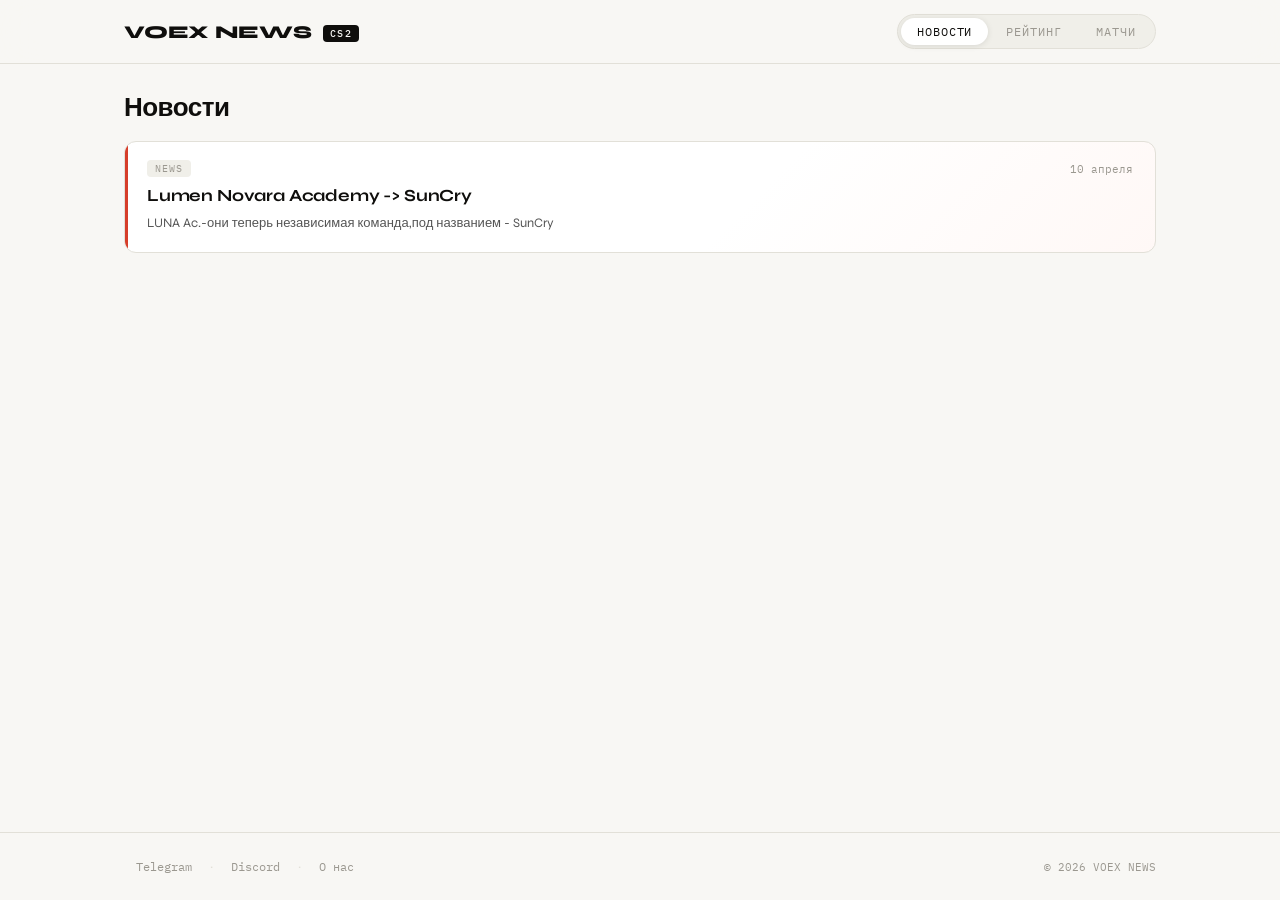
==== commit ab9b1314: "Add files via upload" ====
--- a/index.html
+++ b/index.html
@@ -21,7 +21,7 @@
     </a>
     <div class="tabs">
       <button class="tab active" data-tab="news">Новости</button>
-      <button class="tab" data-tab="teams">Команды</button>
+      <button class="tab" data-tab="teams">Рейтинг</button>
       <button class="tab" data-tab="matches">Матчи</button>
     </div>
   </div>
@@ -35,7 +35,7 @@
   </section>
 
   <section id="teams" class="section">
-    <div class="sec-hdr"><div class="sec-title">Команды</div></div>
+    <div class="sec-hdr"><div class="sec-title">Рейтинг</div></div>
     <div id="teams-list" class="teams-list"></div>
   </section>
 
@@ -110,6 +110,21 @@
   // ── Teams — автоматический ранг и очки через VOEX.engine ──
   const { finalMap, rankMap, finalSorted } = VOEX.buildRankings();
 
+  // Хелпер: SVG-placeholder для лого
+  const logoPlaceholder = `<svg class="team-logo-svg" viewBox="0 0 24 24" fill="none" xmlns="http://www.w3.org/2000/svg">
+    <rect x="2" y="2" width="20" height="20" rx="4" stroke="currentColor" stroke-width="1.5" stroke-dasharray="3 2"/>
+    <path d="M9 15l3-7 3 7M10.5 13h3" stroke="currentColor" stroke-width="1.4" stroke-linecap="round"/>
+  </svg>`;
+
+  // Хелпер: лого команды по id (папка logo/)
+  function getLogoHtml(team, cls, size) {
+    const logoSrc = `logo/${team.id}.jpg`;
+    return `<div class="${cls}">
+      <img src="${logoSrc}" alt="${team.name}"
+           onerror="this.parentElement.innerHTML='${logoPlaceholder.replace(/"/g, '&quot;')}'">
+    </div>`;
+  }
+
   document.getElementById("teams-list").innerHTML = finalSorted.map((t, i) => {
     const rank = rankMap.get(t.name) ?? (i + 1);
     const pts  = finalMap.get(t.name) ?? 0;
@@ -117,6 +132,7 @@
     <a href="team.html?team=${encodeURIComponent(t.id)}" class="team-card"
        onclick="sessionStorage.setItem('lastTab','teams')">
       <div class="team-rank">${rank}</div>
+      ${getLogoHtml(t, "team-logo")}
       <div class="team-info">
         <div class="team-name">${t.name}</div>
         <div class="team-meta">${t.meta}</div>
@@ -126,17 +142,24 @@
   }).join("");
 
   // ── Matches ────────────────────────────────────────────
-  // Хелпер: кликабельное имя команды
-  function teamLink(name, tab) {
+  // team1: [лого][ник]  score  [ник][лого] :team2
+  function teamMatchBlock(name, isRight, tab) {
     const t = (DATABASE.teams || []).find(t => t.name === name);
-    if (t) {
-      return `<a href="team.html?team=${encodeURIComponent(t.id)}"
-                 class="match-team-link"
-                 onclick="sessionStorage.setItem('lastTab','${tab}')">${name}</a>`;
-    }
-    return `<span class="match-team-plain">${name}</span>`;
+    const logoSrc = t ? `logo/${t.id}.jpg` : null;
+
+    const logoHtml = `<div class="match-team-logo">${
+      logoSrc
+        ? `<img src="${logoSrc}" alt="${name}" onerror="this.style.display='none'">`
+        : `<svg class="match-team-logo-svg" viewBox="0 0 24 24" fill="none"><rect x="2" y="2" width="20" height="20" rx="4" stroke="currentColor" stroke-width="1.5" stroke-dasharray="3 2"/><path d="M9 15l3-7 3 7M10.5 13h3" stroke="currentColor" stroke-width="1.4" stroke-linecap="round"/></svg>`
+    }</div>`;
+
+    const nameHtml = t
+      ? `<a href="team.html?team=${encodeURIComponent(t.id)}" class="match-team-link" onclick="sessionStorage.setItem('lastTab','${tab}')">${name}</a>`
+      : `<span class="match-team-plain">${name || "—"}</span>`;
+
+    // CSS flex-direction: row-reverse на .match-team.r даёт порядок: ник → лого
+    return `<div class="match-team${isRight ? " r" : ""}">${logoHtml}${nameHtml}</div>`;
   }
-
   const matchesList = document.getElementById("matches-list");
   if (DATABASE.matches && DATABASE.matches.length > 0) {
     matchesList.innerHTML = DATABASE.matches.map(m => `
@@ -146,12 +169,12 @@
           <span>${m.format || ""}</span>
         </div>
         <div class="match-body">
-          <div class="match-team">${teamLink(m.team1 || "", "matches")}</div>
+          ${teamMatchBlock(m.team1 || "", false, "matches")}
           <div class="match-score">${m.score || "— : —"}</div>
-          <div class="match-team r">${teamLink(m.team2 || "", "matches")}</div>
+          ${teamMatchBlock(m.team2 || "", true, "matches")}
         </div>
         <div class="match-maps">
-          ${(m.maps || []).map(mp => `<span class="match-map-item">${mp}</span>`).join("")}
+          ${(m.maps || []).filter(mp => mp && mp.trim()).map(mp => `<span class="match-map-item">${mp}</span>`).join("")}
         </div>
       </div>
     `).join("");
--- a/style.css
+++ b/style.css
@@ -372,13 +372,29 @@
   gap: 12px;
 }
 
-.match-team { font-weight: 700; font-size: 15px; letter-spacing: -0.01em; }
-.match-team.r { text-align: right; }
+/* Левая команда: лого слева, ник справа от него */
+.match-team {
+  display: flex;
+  align-items: center;
+  gap: 8px;
+  font-weight: 700;
+  font-size: 15px;
+  letter-spacing: -0.01em;
+  min-width: 0;
+}
+
+/* Правая команда: ник слева, лого справа, всё прижато вправо */
+.match-team.r {
+  justify-content: flex-end;
+  flex-direction: row-reverse;
+}
 
 /* Кликабельные команды в матчах */
 .match-team-link {
   color: inherit; text-decoration: none; font-weight: 700;
   position: relative; transition: color var(--transition);
+  white-space: nowrap; overflow: hidden; text-overflow: ellipsis;
+  min-width: 0;
 }
 
 .match-team-link::after {
@@ -392,7 +408,7 @@
 .match-team-link:hover { color: var(--accent); }
 .match-team-link:hover::after { transform: scaleX(1); }
 
-.match-team-plain { font-weight: 700; }
+.match-team-plain { font-weight: 700; white-space: nowrap; overflow: hidden; text-overflow: ellipsis; }
 
 .match-score {
   font-family: 'IBM Plex Mono', monospace;
@@ -754,18 +770,12 @@
 }
 
 .team-header {
-  margin-bottom: 32px;
-  display: flex; align-items: flex-end;
-  justify-content: space-between; gap: 20px; flex-wrap: wrap;
-}
-
-.team-eyebrow {
-  font-family: 'IBM Plex Mono', monospace; font-size: 11px;
-  text-transform: uppercase; letter-spacing: 0.2em;
-  color: var(--muted); margin-bottom: 8px;
-}
-
-.team-title { font-size: 40px; font-weight: 800; letter-spacing: -0.03em; line-height: 1; }
+  margin-bottom: 0;
+}
+
+.team-eyebrow { display: none; }
+
+.team-title { display: none; }
 
 .team-subtitle {
   font-size: 13px; font-weight: 600;
@@ -775,69 +785,191 @@
 }
 
 /* ================================
-   LINEUP — FIX #1 #9
-   ================================ */
-
+   HLTV-STYLE LINEUP
+   ================================ */
+
+/* Верхняя панель команды: лого + инфо + Telegram */
+/* ================================
+   HLTV-STYLE IDENTITY & LINEUP
+   ================================ */
+
+.team-identity {
+  display: flex;
+  align-items: center;
+  gap: 18px;
+  padding: 18px 24px;
+  background: #2c2b28;
+  border-radius: 14px 14px 0 0;
+  border-bottom: 1px solid rgba(255,255,255,0.06);
+}
+
+.team-logo-box {
+  width: 64px;
+  height: 64px;
+  border-radius: 10px;
+  background: rgba(255,255,255,0.10);
+  border: 1px solid rgba(255,255,255,0.16);
+  display: flex;
+  align-items: center;
+  justify-content: center;
+  flex-shrink: 0;
+  overflow: hidden;
+}
+
+.team-logo-box img {
+  width: 100%;
+  height: 100%;
+  object-fit: contain;
+  padding: 4px;
+}
+
+.team-logo-placeholder {
+  width: 36px; height: 36px; opacity: 0.35;
+}
+
+.team-identity-info { flex: 1; min-width: 0; }
+
+.team-identity-label {
+  font-family: 'IBM Plex Mono', monospace;
+  font-size: 10px;
+  text-transform: uppercase;
+  letter-spacing: 0.18em;
+  color: rgba(255,255,255,0.45);
+  margin-bottom: 4px;
+}
+
+.team-identity-name {
+  font-size: 26px; font-weight: 800; color: #ffffff;
+  letter-spacing: -0.02em; line-height: 1;
+  white-space: nowrap; overflow: hidden; text-overflow: ellipsis;
+}
+
+/* Telegram — чёрный прямоугольник справа */
+.team-tg-btn {
+  display: inline-flex;
+  align-items: center;
+  justify-content: center;
+  gap: 7px;
+  padding: 0 16px;
+  height: 40px;
+  border-radius: 10px;
+  background: #000000;
+  color: #fff;
+  text-decoration: none;
+  flex-shrink: 0;
+  font-family: 'IBM Plex Mono', monospace;
+  font-size: 11px;
+  letter-spacing: 0.07em;
+  text-transform: uppercase;
+  border: 1px solid rgba(255,255,255,0.14);
+  transition: all var(--transition);
+}
+
+.team-tg-btn:hover {
+  background: #229ED9;
+  border-color: transparent;
+  transform: translateY(-2px);
+  box-shadow: 0 6px 20px rgba(34,158,217,0.35);
+}
+
+.team-tg-btn svg { width: 18px; height: 18px; fill: #fff; flex-shrink: 0; }
+
+/* Плашка игроков — средний тёмный фон */
 .team-lineup {
-  /* FIX #9: светлый фон вместо чёрного */
-  background: #eceae4;
-  border: 1px solid var(--border);
-  border-radius: 16px;
-  padding: 28px 16px 20px;
+  background: #3a3835;
+  border-radius: 0 0 14px 14px;
+  border: 1px solid rgba(255,255,255,0.07);
+  border-top: none;
+  padding: 0;
   display: flex;
-  justify-content: space-between;
-  align-items: flex-end;
-  gap: 6px;
+  justify-content: stretch;
+  align-items: stretch;
+  gap: 0;
   margin-bottom: 24px;
-
-  opacity: 0; transform: translateY(20px);
-  animation: lineupFade 0.7s cubic-bezier(0.4,0,0.2,1) 0.1s forwards;
-}
-
-@keyframes lineupFade { to { opacity: 1; transform: translateY(0); } }
+  overflow: hidden;
+  opacity: 0;
+  animation: lineupFade 0.6s cubic-bezier(0.4,0,0.2,1) 0.1s forwards;
+}
+
+@keyframes lineupFade { to { opacity: 1; } }
 
 .player-slot {
   display: flex; flex-direction: column; align-items: center;
-  /* FIX #1: flex:1 — растягивается на всю доступную ширину */
   flex: 1; min-width: 0;
+  position: relative;
+  border-right: 1px solid rgba(255,255,255,0.08);
+  padding-bottom: 14px;
   cursor: default;
-
-  opacity: 0; transform: translateY(30px);
-  animation: playerPop 0.5s cubic-bezier(0.4,0,0.2,1) forwards;
-}
-
-.player-slot:nth-child(1) { animation-delay: 0.20s; }
-.player-slot:nth-child(2) { animation-delay: 0.30s; }
-.player-slot:nth-child(3) { animation-delay: 0.15s; }
-.player-slot:nth-child(4) { animation-delay: 0.35s; }
-.player-slot:nth-child(5) { animation-delay: 0.25s; }
-
-@keyframes playerPop { to { opacity: 1; transform: translateY(0); } }
+  transition: background var(--transition);
+  opacity: 0;
+  animation: playerPop 0.45s cubic-bezier(0.4,0,0.2,1) forwards;
+}
+
+.player-slot:last-child { border-right: none; }
+.player-slot:nth-child(1) { animation-delay: 0.15s; }
+.player-slot:nth-child(2) { animation-delay: 0.22s; }
+.player-slot:nth-child(3) { animation-delay: 0.10s; }
+.player-slot:nth-child(4) { animation-delay: 0.28s; }
+.player-slot:nth-child(5) { animation-delay: 0.20s; }
+
+@keyframes playerPop { to { opacity: 1; } }
+
+.player-slot:hover { background: rgba(255,255,255,0.06); }
 
 .player-avatar {
-  /* FIX #1: 100% ширины слота, но не больше 160px */
-  width: 100%; max-width: 160px;
-  aspect-ratio: 1 / 1;
-  background: url("sg.png") center/contain no-repeat;
-  /* FIX #9: без invert — на светлом фоне силуэт виден */
-  opacity: 0.75;
-  margin-bottom: 10px;
-  transition: all var(--transition);
-}
+  width: 100%;
+  aspect-ratio: 3 / 4;
+  background: url("sg.png") bottom/contain no-repeat;
+  filter: brightness(0) invert(1); /* белый силуэт */
+  opacity: 0.80;
+  transition: opacity var(--transition), transform var(--transition);
+  max-height: 160px;
+}
+
+.player-slot:hover .player-avatar { opacity: 1; transform: translateY(-4px) scale(1.03); }
 
 .player-name {
   font-size: 12px; font-weight: 600;
-  /* FIX #9: тёмный текст на светлом фоне */
-  color: #555;
+  color: rgba(255,255,255,0.80);
   text-align: center;
+  font-family: 'IBM Plex Mono', monospace;
+  letter-spacing: 0.03em;
+  width: 100%; padding: 0 6px;
+  white-space: nowrap; overflow: hidden; text-overflow: ellipsis;
   transition: color var(--transition);
-  font-family: 'IBM Plex Mono', monospace;
-  letter-spacing: 0.04em;
-  width: 100%; white-space: nowrap; overflow: hidden; text-overflow: ellipsis;
-}
-
-.player-slot:hover .player-avatar { opacity: 1; transform: translateY(-6px) scale(1.04); }
-.player-slot:hover .player-name   { color: var(--text); }
+}
+
+.player-slot:hover .player-name { color: #fff; }
+
+/* ── Логотип в списке команд ── */
+.team-logo {
+  width: 32px; height: 32px;
+  border-radius: 6px;
+  background: var(--surface2);
+  border: 1px solid var(--border);
+  display: flex; align-items: center; justify-content: center;
+  flex-shrink: 0; overflow: hidden;
+}
+
+.team-logo img { width: 100%; height: 100%; object-fit: contain; padding: 2px; }
+.team-logo-svg { width: 18px; height: 18px; opacity: 0.3; }
+
+/* ── Логотип в матчах ── */
+.match-team-logo {
+  width: 26px;
+  height: 26px;
+  border-radius: 5px;
+  background: var(--surface2);
+  border: 1px solid var(--border);
+  display: flex;
+  align-items: center;
+  justify-content: center;
+  overflow: hidden;
+  flex-shrink: 0;
+}
+
+.match-team-logo img { width: 100%; height: 100%; object-fit: contain; padding: 2px; }
+.match-team-logo-svg { width: 14px; height: 14px; opacity: 0.28; }
 
 /* ================================
    TEAM INFO GRID — FIX #4 #5
@@ -1010,15 +1142,16 @@
 
   /* Team page */
   .team-page   { padding: 22px var(--pad) 44px; }
-  .team-header { flex-direction: column; align-items: flex-start; gap: 6px; margin-bottom: 22px; }
-  .team-title  { font-size: 28px; }
+  .team-header { margin-bottom: 0; }
+  .team-identity { padding: 14px 16px; gap: 12px; }
+  .team-logo-box { width: 48px; height: 48px; }
+  .team-identity-name { font-size: 20px; }
+  .team-tg-btn { width: 34px; height: 34px; border-radius: 8px; }
 
   /* Lineup — все 5 в один ряд */
   .team-lineup {
     flex-wrap: nowrap;
     justify-content: space-between;
-    padding: 16px 10px 12px;
-    gap: 4px;
   }
 
   .player-slot {
@@ -1027,8 +1160,8 @@
     max-width: none;
   }
 
-  .player-avatar { max-width: 100%; }
-  .player-name   { font-size: 10px; }
+  .player-avatar { max-height: 100px; }
+  .player-name   { font-size: 9px; }
 
   /* Info grid */
   .team-info-grid { grid-template-columns: 1fr; gap: 10px; }
@@ -1068,5 +1201,6 @@
   }
 
   .about-title { font-size: 28px; }
-  .team-title  { font-size: 24px; }
-}
+  .team-identity-name { font-size: 17px; }
+  .team-logo-box { width: 40px; height: 40px; }
+}
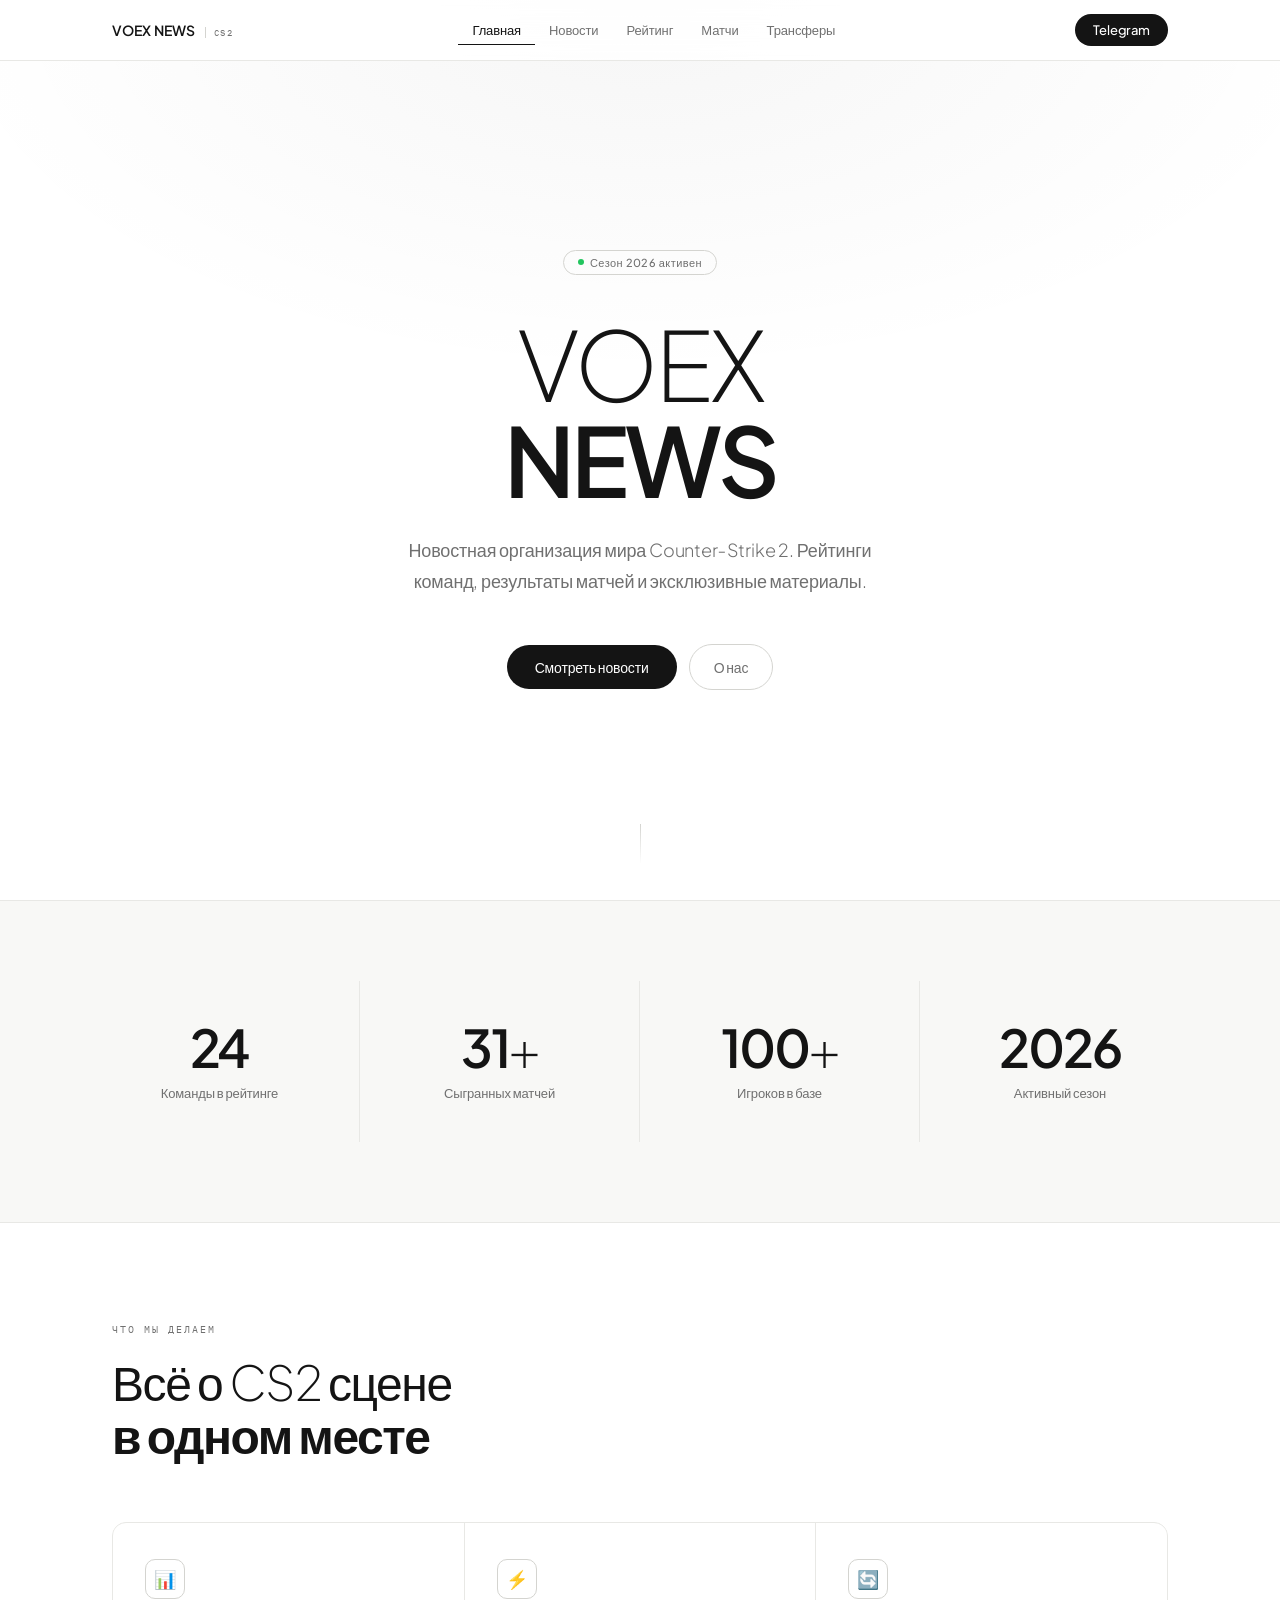
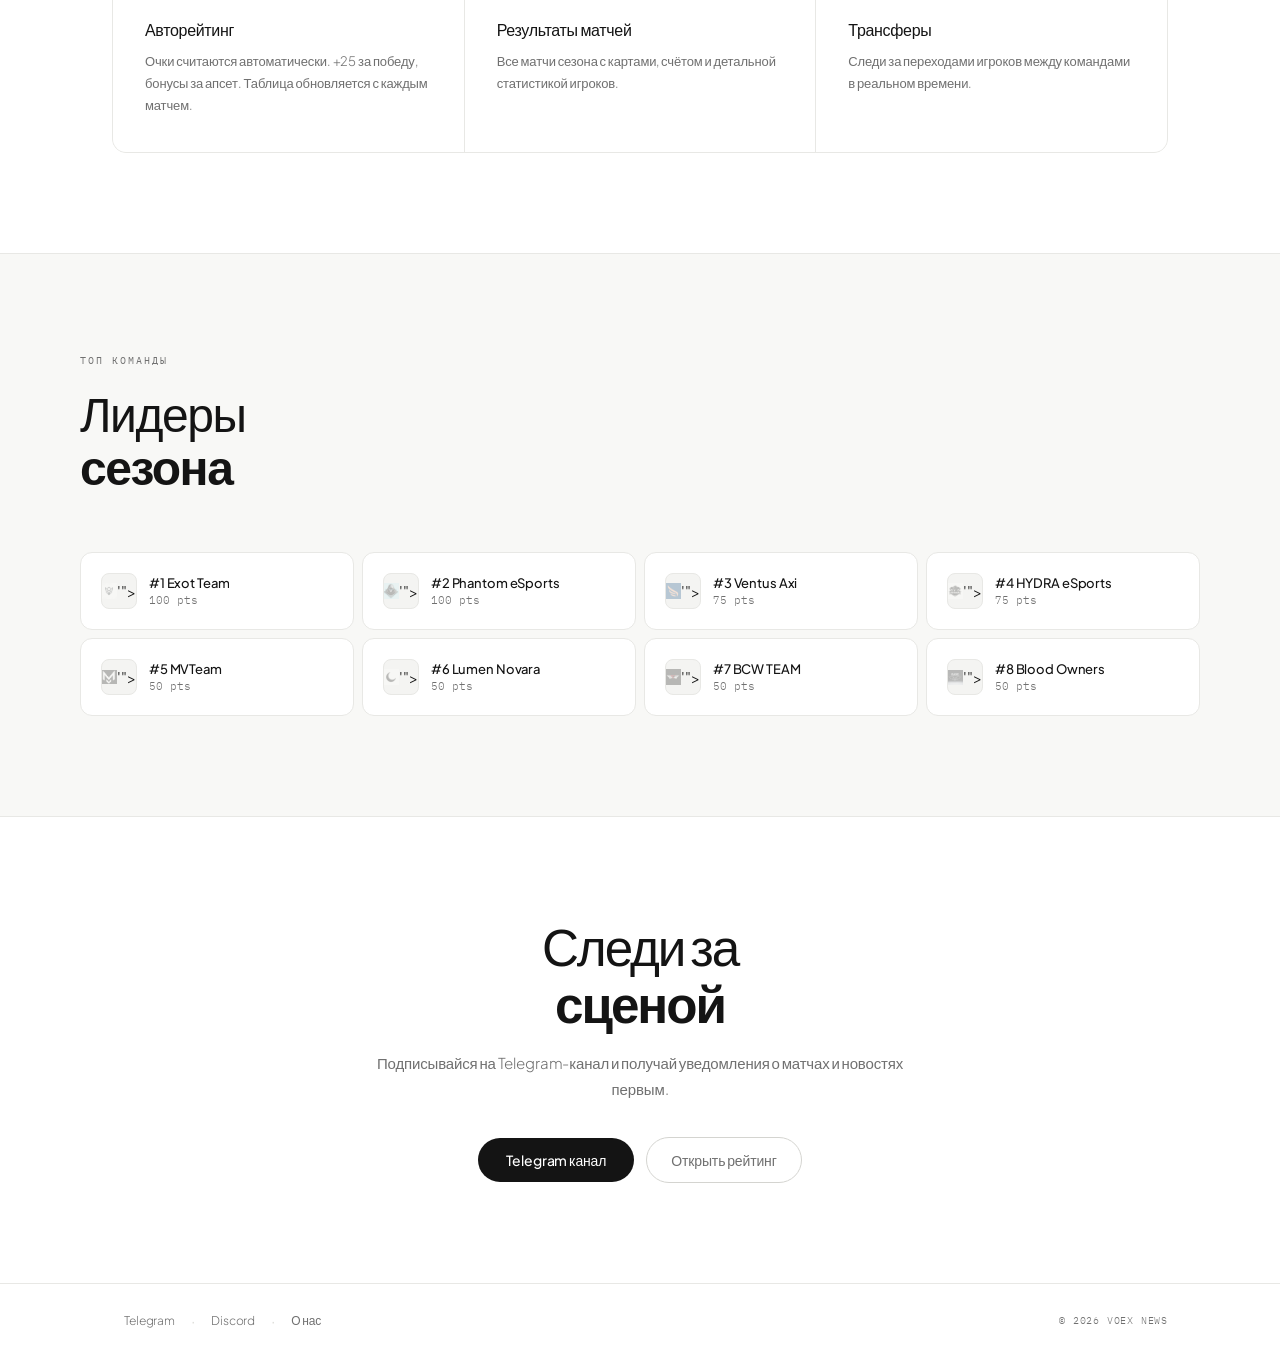
==== commit 84700a0b: "Add files via upload" ====
--- a/index.html
+++ b/index.html
@@ -4,44 +4,183 @@
   <meta charset="UTF-8">
   <meta name="viewport" content="width=device-width, initial-scale=1.0">
   <title>VOEX NEWS</title>
-  <link href="https://fonts.googleapis.com/css2?family=Syne:wght@400;600;700;800&family=IBM+Plex+Mono:wght@400;500&display=swap" rel="stylesheet">
+  <link href="https://fonts.googleapis.com/css2?family=Plus+Jakarta+Sans:wght@200;300;400;500;600;700&family=IBM+Plex+Mono:wght@400;500&display=swap" rel="stylesheet">
   <link rel="stylesheet" href="style.css">
+  <style>
+    .page-section {
+      display: none;
+      opacity: 0;
+      transform: translateY(10px);
+      transition: opacity 0.35s ease, transform 0.35s ease;
+    }
+    .page-section.active {
+      display: block;
+      opacity: 1;
+      transform: translateY(0);
+    }
+    /* Hero overlay */
+    .hero-overlay {
+      position: fixed; inset: 0;
+      background: #fff;
+      z-index: 1000;
+      pointer-events: none;
+      animation: heroReveal 1s cubic-bezier(0.4,0,0.2,1) 0.2s forwards;
+    }
+    @keyframes heroReveal {
+      0% { opacity: 1; }
+      100% { opacity: 0; visibility: hidden; }
+    }
+  </style>
 </head>
 <body>
 
-<!-- PAGE LOADER -->
-<div class="page-loader">
-  <div class="page-loader-inner">VOEX NEWS</div>
-</div>
-
+<div class="hero-overlay"></div>
+<div class="page-loader"><div class="page-loader-inner">VOEX NEWS</div></div>
+
+<!-- HEADER -->
 <header class="header">
   <div class="header-inner">
-    <a href="index.html" class="logo-link">
+    <a href="#" class="logo-link" id="logo-home">
       <div class="logo">VOEX NEWS <span>CS2</span></div>
     </a>
-    <div class="tabs">
-      <button class="tab active" data-tab="news">Новости</button>
-      <button class="tab" data-tab="teams">Рейтинг</button>
-      <button class="tab" data-tab="matches">Матчи</button>
-    </div>
+    <nav class="header-nav">
+      <button type="button" class="nav-link active" data-page="landing">Главная</button>
+      <button type="button" class="nav-link" data-page="news-section">Новости</button>
+      <button type="button" class="nav-link" data-page="teams-section">Рейтинг</button>
+      <button type="button" class="nav-link" data-page="matches-section">Матчи</button>
+      <button type="button" class="nav-link" data-page="transfers-section">Трансферы</button>
+    </nav>
+    <a href="https://t.me/voexnews" target="_blank" class="header-cta">Telegram</a>
   </div>
 </header>
 
-<main class="main">
-
-  <section id="news" class="section active">
-    <div class="sec-hdr"><div class="sec-title">Новости</div></div>
-    <div id="news-list" class="news-list"></div>
-  </section>
-
-  <section id="teams" class="section">
-    <div class="sec-hdr"><div class="sec-title">Рейтинг</div></div>
-    <div id="teams-list" class="teams-list"></div>
-  </section>
-
-  <section id="matches" class="section">
-    <div class="sec-hdr"><div class="sec-title">Матчи</div></div>
-    <div id="matches-list" class="matches-list"></div>
+<!-- Основной контейнер -->
+<main class="landing">
+
+  <!-- 1. Главная (лендинг) -->
+  <section id="landing" class="page-section active">
+    <!-- Hero -->
+    <div class="hero">
+      <div class="hero-badge">
+        <span class="hero-badge-dot"></span>
+        Сезон 2026 активен
+      </div>
+      <h1 class="hero-title">
+        VOEX<br><strong>NEWS</strong>
+      </h1>
+      <p class="hero-sub">
+        Новостная организация мира Counter‑Strike 2. Рейтинги команд, результаты матчей и эксклюзивные материалы.
+      </p>
+      <div class="hero-actions">
+        <a href="#" class="btn-primary" id="goto-news">Смотреть новости</a>
+        <a href="about.html" class="btn-secondary">О нас</a>
+      </div>
+      <div class="hero-scroll">
+        <div class="hero-scroll-line"></div>
+      </div>
+    </div>
+
+    <!-- Stats -->
+    <section class="stats-section reveal-section">
+      <div class="stats-inner">
+        <div class="stat-item">
+          <span class="stat-num"><strong id="stat-teams">24</strong></span>
+          <span class="stat-label">Команды в рейтинге</span>
+        </div>
+        <div class="stat-item">
+          <span class="stat-num"><strong id="stat-matches">30</strong><span style="font-weight:200">+</span></span>
+          <span class="stat-label">Сыгранных матчей</span>
+        </div>
+        <div class="stat-item">
+          <span class="stat-num"><strong>100</strong><span style="font-weight:200">+</span></span>
+          <span class="stat-label">Игроков в базе</span>
+        </div>
+        <div class="stat-item">
+          <span class="stat-num"><strong>2026</strong></span>
+          <span class="stat-label">Активный сезон</span>
+        </div>
+      </div>
+    </section>
+
+    <!-- Features -->
+    <section class="features-section reveal-section">
+      <p class="section-eyebrow">Что мы делаем</p>
+      <h2 class="section-title">Всё о CS2 сцене<br><strong>в одном месте</strong></h2>
+      <div class="features-grid">
+        <div class="feature-card">
+          <div class="feature-icon">📊</div>
+          <div class="feature-title">Авторейтинг</div>
+          <div class="feature-desc">Очки считаются автоматически. +25 за победу, бонусы за апсет. Таблица обновляется с каждым матчем.</div>
+        </div>
+        <div class="feature-card">
+          <div class="feature-icon">⚡</div>
+          <div class="feature-title">Результаты матчей</div>
+          <div class="feature-desc">Все матчи сезона с картами, счётом и детальной статистикой игроков.</div>
+        </div>
+        <div class="feature-card">
+          <div class="feature-icon">🔄</div>
+          <div class="feature-title">Трансферы</div>
+          <div class="feature-desc">Следи за переходами игроков между командами в реальном времени.</div>
+        </div>
+      </div>
+    </section>
+
+    <!-- Teams preview -->
+    <section class="teams-preview-section reveal-section">
+      <div class="teams-preview-inner">
+        <p class="section-eyebrow">Топ команды</p>
+        <h2 class="section-title">Лидеры<br><strong>сезона</strong></h2>
+        <div class="teams-preview-grid" id="teams-preview"></div>
+      </div>
+    </section>
+
+    <!-- CTA -->
+    <section class="cta-section reveal-section">
+      <div class="cta-inner">
+        <h2 class="cta-title">Следи за<br><strong>сценой</strong></h2>
+        <p class="cta-sub">Подписывайся на Telegram-канал и получай уведомления о матчах и новостях первым.</p>
+        <div class="hero-actions" style="justify-content:center">
+          <a href="https://t.me/voexnews" target="_blank" class="btn-primary">Telegram канал</a>
+          <a href="#" class="btn-secondary" id="goto-rating">Открыть рейтинг</a>
+        </div>
+      </div>
+    </section>
+  </section>
+
+  <!-- 2. Новости -->
+  <section id="news-section" class="page-section">
+    <div class="app-main">
+      <h1 class="app-section-title">Новости</h1>
+      <p class="app-section-sub">Последние события CS2 сцены</p>
+      <div id="news-list" class="news-list"></div>
+    </div>
+  </section>
+
+  <!-- 3. Рейтинг -->
+  <section id="teams-section" class="page-section">
+    <div class="app-main">
+      <h1 class="app-section-title">Рейтинг</h1>
+      <p class="app-section-sub">Таблица считается автоматически по результатам матчей</p>
+      <div id="teams-list" class="teams-list"></div>
+    </div>
+  </section>
+
+  <!-- 4. Матчи -->
+  <section id="matches-section" class="page-section">
+    <div class="app-main">
+      <h1 class="app-section-title">Матчи</h1>
+      <p class="app-section-sub">Все результаты сезона</p>
+      <div id="matches-list" class="matches-list"></div>
+    </div>
+  </section>
+
+  <!-- 5. Трансферы -->
+  <section id="transfers-section" class="page-section">
+    <div class="app-main">
+      <h1 class="app-section-title">Трансферы</h1>
+      <p class="app-section-sub">Переходы игроков между командами</p>
+      <div id="transfers-list" class="transfers-list"></div>
+    </div>
   </section>
 
 </main>
@@ -62,126 +201,189 @@
 <script src="data.js"></script>
 <script src="engine.js"></script>
 <script>
-  // ── Tab switching ──────────────────────────────────────
-  document.querySelectorAll(".tab").forEach(tab => {
-    tab.addEventListener("click", () => {
-      document.querySelector(".tab.active").classList.remove("active");
-      tab.classList.add("active");
-      const prev = document.querySelector(".section.active");
-      const next = document.getElementById(tab.dataset.tab);
-      if (prev === next) return;
-      prev.classList.remove("active");
-      next.classList.add("active");
-      sessionStorage.setItem("lastTab", tab.dataset.tab);
-    });
+  // ════════════ Управление вкладками ════════════
+  const navButtons = document.querySelectorAll('.nav-link');
+  const sections = document.querySelectorAll('.page-section');
+
+  function switchPage(pageId) {
+    navButtons.forEach(btn => btn.classList.toggle('active', btn.dataset.page === pageId));
+    sections.forEach(sec => sec.classList.toggle('active', sec.id === pageId));
+    sessionStorage.setItem('activePage', pageId);
+    window.scrollTo({ top: 0, behavior: 'smooth' });
+  }
+
+  navButtons.forEach(btn => {
+    btn.addEventListener('click', () => switchPage(btn.dataset.page));
   });
 
-  // FIX #2: восстанавливаем нужную вкладку после возврата с team.html
-  const lastTab = sessionStorage.getItem("lastTab");
-  if (lastTab) {
-    sessionStorage.removeItem("lastTab");
-    const tTab = document.querySelector(`.tab[data-tab="${lastTab}"]`);
-    const tSec = document.getElementById(lastTab);
-    if (tTab && tSec) {
-      document.querySelector(".tab.active").classList.remove("active");
-      document.querySelector(".section.active").classList.remove("active");
-      tTab.classList.add("active");
-      tSec.classList.add("active");
-    }
-  }
-
-  // ── News ───────────────────────────────────────────────
+  // Восстановление вкладки
+  const savedPage = sessionStorage.getItem('activePage');
+  if (savedPage && document.getElementById(savedPage)) {
+    switchPage(savedPage);
+  }
+
+  // Кнопки внутри лендинга
+  document.getElementById('goto-news')?.addEventListener('click', (e) => {
+    e.preventDefault();
+    switchPage('news-section');
+  });
+  document.getElementById('goto-rating')?.addEventListener('click', (e) => {
+    e.preventDefault();
+    switchPage('teams-section');
+  });
+  document.getElementById('logo-home')?.addEventListener('click', (e) => {
+    e.preventDefault();
+    switchPage('landing');
+  });
+
+  // ════════════ Статистика и данные ════════════
+  const teams = DATABASE.teams || [];
+  const matches = DATABASE.matches || [];
+  document.getElementById("stat-teams").textContent = teams.length;
+  document.getElementById("stat-matches").textContent = matches.length;
+
+  // Топ-8 команд
+  const { finalMap, rankMap, finalSorted } = VOEX.buildRankings();
+  const top8 = finalSorted.slice(0, 8);
+  const svgPlaceholder = `<svg viewBox="0 0 24 24" fill="none" style="width:16px;height:16px;opacity:0.25"><rect x="2" y="2" width="20" height="20" rx="4" stroke="currentColor" stroke-width="1.5" stroke-dasharray="3 2"/><path d="M9 15l3-7 3 7M10.5 13h3" stroke="currentColor" stroke-width="1.4" stroke-linecap="round"/></svg>`;
+
+  document.getElementById("teams-preview").innerHTML = top8.map(t => {
+    const pts = finalMap.get(t.name) ?? 0;
+    const rank = rankMap.get(t.name) ?? "—";
+    const safeId = encodeURIComponent(t.id);
+    return `
+      <a href="team.html?team=${safeId}" class="team-preview-card">
+        <div class="team-preview-logo">
+          <img src="logo/${safeId}.jpg" alt="${t.name}"
+               onerror="this.style.display='none';this.parentElement.innerHTML='${svgPlaceholder.replace(/'/g,"\\'")}'">
+        </div>
+        <div>
+          <div class="team-preview-name">#${rank} ${t.name}</div>
+          <div class="team-preview-pts">${pts} pts</div>
+        </div>
+      </a>`;
+  }).join("");
+
+  // ════════════ Контент вкладок ════════════
+  // --- Новости ---
   const newsList = document.getElementById("news-list");
-  if (DATABASE.news && DATABASE.news.length > 0) {
-    newsList.innerHTML = DATABASE.news.map(n => `
-      <div class="news-card ${n.featured ? "featured" : ""}">
+  const news = (DATABASE.news || []).filter(n => n.title);
+  if (news.length > 0) {
+    newsList.innerHTML = news.map(n => `
+      <a href="news.html?id=${n.id}" class="news-card ${n.featured ? "featured" : ""}">
         <div class="news-card-top">
           <span class="news-cat">${n.cat || "Новость"}</span>
           <span>${n.date || ""}</span>
         </div>
         <div class="news-title">${n.title}</div>
         <p>${n.desc || ""}</p>
-      </div>
-    `).join("");
+      </a>`).join("");
   } else {
     newsList.innerHTML = `<div class="news-empty">Новостей пока нет — следите за обновлениями</div>`;
   }
 
-  // ── Teams — автоматический ранг и очки через VOEX.engine ──
-  const { finalMap, rankMap, finalSorted } = VOEX.buildRankings();
-
-  // Хелпер: SVG-placeholder для лого
-  const logoPlaceholder = `<svg class="team-logo-svg" viewBox="0 0 24 24" fill="none" xmlns="http://www.w3.org/2000/svg">
-    <rect x="2" y="2" width="20" height="20" rx="4" stroke="currentColor" stroke-width="1.5" stroke-dasharray="3 2"/>
-    <path d="M9 15l3-7 3 7M10.5 13h3" stroke="currentColor" stroke-width="1.4" stroke-linecap="round"/>
-  </svg>`;
-
-  // Хелпер: лого команды по id (папка logo/)
-  function getLogoHtml(team, cls, size) {
-    const logoSrc = `logo/${team.id}.jpg`;
-    return `<div class="${cls}">
-      <img src="${logoSrc}" alt="${team.name}"
-           onerror="this.parentElement.innerHTML='${logoPlaceholder.replace(/"/g, '&quot;')}'">
+  // --- Рейтинг ---
+  const svgLogoD = `<rect x="2" y="2" width="20" height="20" rx="4" stroke="currentColor" stroke-width="1.5" stroke-dasharray="3 2"/><path d="M9 15l3-7 3 7M10.5 13h3" stroke="currentColor" stroke-width="1.4" stroke-linecap="round"/>`;
+  document.getElementById("teams-list").innerHTML = finalSorted.map((t, i) => {
+    const rank = rankMap.get(t.name) ?? (i+1);
+    const pts  = finalMap.get(t.name) ?? 0;
+    const safeId = encodeURIComponent(t.id);
+    return `
+      <a href="team.html?team=${safeId}" class="team-card">
+        <div class="team-rank">${rank}</div>
+        <div class="team-logo">
+          <img src="logo/${safeId}.jpg" alt="${t.name}"
+               onerror="this.outerHTML='<svg class=\\'team-logo-svg\\' viewBox=\\'0 0 24 24\\' fill=\\'none\\'>${svgLogoD}</svg>'">
+        </div>
+        <div class="team-info">
+          <div class="team-name">${t.name}</div>
+          <div class="team-meta">${t.meta}</div>
+        </div>
+        <div class="team-points">${pts} pts</div>
+      </a>`;
+  }).join("");
+
+  // --- Матчи ---
+  function teamMatchBlock(name, isRight) {
+    const t = (DATABASE.teams||[]).find(t => t.name === name);
+    const safeId = t ? encodeURIComponent(t.id) : '';
+    const logoHtml = `<div class="match-team-logo">
+      ${t ? `<img src="logo/${safeId}.jpg" alt="${name}" onerror="this.style.display='none'">` : `<svg class="match-team-logo-svg" viewBox="0 0 24 24" fill="none">${svgLogoD}</svg>`}
     </div>`;
-  }
-
-  document.getElementById("teams-list").innerHTML = finalSorted.map((t, i) => {
-    const rank = rankMap.get(t.name) ?? (i + 1);
-    const pts  = finalMap.get(t.name) ?? 0;
-    return `
-    <a href="team.html?team=${encodeURIComponent(t.id)}" class="team-card"
-       onclick="sessionStorage.setItem('lastTab','teams')">
-      <div class="team-rank">${rank}</div>
-      ${getLogoHtml(t, "team-logo")}
-      <div class="team-info">
-        <div class="team-name">${t.name}</div>
-        <div class="team-meta">${t.meta}</div>
-      </div>
-      <div class="team-points">${pts} pts</div>
-    </a>`;
-  }).join("");
-
-  // ── Matches ────────────────────────────────────────────
-  // team1: [лого][ник]  score  [ник][лого] :team2
-  function teamMatchBlock(name, isRight, tab) {
-    const t = (DATABASE.teams || []).find(t => t.name === name);
-    const logoSrc = t ? `logo/${t.id}.jpg` : null;
-
-    const logoHtml = `<div class="match-team-logo">${
-      logoSrc
-        ? `<img src="${logoSrc}" alt="${name}" onerror="this.style.display='none'">`
-        : `<svg class="match-team-logo-svg" viewBox="0 0 24 24" fill="none"><rect x="2" y="2" width="20" height="20" rx="4" stroke="currentColor" stroke-width="1.5" stroke-dasharray="3 2"/><path d="M9 15l3-7 3 7M10.5 13h3" stroke="currentColor" stroke-width="1.4" stroke-linecap="round"/></svg>`
-    }</div>`;
-
     const nameHtml = t
-      ? `<a href="team.html?team=${encodeURIComponent(t.id)}" class="match-team-link" onclick="sessionStorage.setItem('lastTab','${tab}')">${name}</a>`
-      : `<span class="match-team-plain">${name || "—"}</span>`;
-
-    // CSS flex-direction: row-reverse на .match-team.r даёт порядок: ник → лого
-    return `<div class="match-team${isRight ? " r" : ""}">${logoHtml}${nameHtml}</div>`;
-  }
+      ? `<a href="team.html?team=${safeId}" class="match-team-link">${name}</a>`
+      : `<span class="match-team-plain">${name||"—"}</span>`;
+    return `<div class="match-team${isRight?" r":""}">${logoHtml}${nameHtml}</div>`;
+  }
+
   const matchesList = document.getElementById("matches-list");
-  if (DATABASE.matches && DATABASE.matches.length > 0) {
-    matchesList.innerHTML = DATABASE.matches.map(m => `
+  if ((DATABASE.matches||[]).length > 0) {
+    matchesList.innerHTML = [...DATABASE.matches].reverse().map(m => `
       <div class="match-card">
         <div class="match-top">
-          <span>${m.date || ""}</span>
-          <span>${m.format || ""}</span>
+          <span>${m.date||""}</span>
+          <span>${m.format||""}</span>
         </div>
         <div class="match-body">
-          ${teamMatchBlock(m.team1 || "", false, "matches")}
-          <div class="match-score">${m.score || "— : —"}</div>
-          ${teamMatchBlock(m.team2 || "", true, "matches")}
+          ${teamMatchBlock(m.team1||"",false)}
+          <div class="match-score">${m.score||"—:—"}</div>
+          ${teamMatchBlock(m.team2||"",true)}
         </div>
         <div class="match-maps">
-          ${(m.maps || []).filter(mp => mp && mp.trim()).map(mp => `<span class="match-map-item">${mp}</span>`).join("")}
-        </div>
-      </div>
-    `).join("");
+          ${(m.maps||[]).filter(mp=>mp&&mp.trim()&&mp!=="-").map(mp=>`<span class="match-map-item">${mp}</span>`).join("")}
+        </div>
+      </div>`).join("");
   } else {
     matchesList.innerHTML = `<div class="news-empty">Матчей пока нет</div>`;
   }
+
+  // --- Трансферы ---
+  const typeLabel = {
+    join:  { text:"Переход",   cls:"tf-join" },
+    leave: { text:"Уход",      cls:"tf-leave" },
+    loan:  { text:"Аренда",    cls:"tf-loan" },
+    free:  { text:"Свободный", cls:"tf-free" }
+  };
+  const transfersList = document.getElementById("transfers-list");
+  const transfers = [...(DATABASE.transfers||[])].sort((a,b)=>b.id-a.id);
+  if (transfers.length > 0) {
+    transfersList.innerHTML = transfers.map(t => {
+      const tl = typeLabel[t.type] || {text:t.type, cls:"tf-join"};
+      const fromTeam = DATABASE.teams.find(x=>x.name===t.from);
+      const toTeam   = DATABASE.teams.find(x=>x.name===t.to);
+      const fromLink = fromTeam
+        ? `<a href="team.html?team=${encodeURIComponent(fromTeam.id)}" class="tf-team-link">${t.from}</a>`
+        : `<span class="tf-team-plain">${t.from}</span>`;
+      const toLink = toTeam
+        ? `<a href="team.html?team=${encodeURIComponent(toTeam.id)}" class="tf-team-link">${t.to}</a>`
+        : `<span class="tf-team-plain">${t.to}</span>`;
+      return `
+        <div class="transfer-card">
+          <div class="transfer-meta">
+            <span class="transfer-date">${t.date||""}</span>
+            <span class="transfer-type ${tl.cls}">${tl.text}</span>
+          </div>
+          <div class="transfer-body">
+            <span class="transfer-player">${t.player}</span>
+            <div class="transfer-route">${fromLink}<span class="transfer-arrow">→</span>${toLink}</div>
+          </div>
+        </div>`;
+    }).join("");
+  } else {
+    transfersList.innerHTML = `<div class="news-empty">Трансферов пока нет</div>`;
+  }
+
+  // Intersection Observer для reveal-секций
+  const revealSections = document.querySelectorAll('.reveal-section');
+  const observer = new IntersectionObserver((entries) => {
+    entries.forEach(entry => {
+      if (entry.isIntersecting) {
+        entry.target.classList.add('revealed');
+        observer.unobserve(entry.target);
+      }
+    });
+  }, { threshold: 0.15, rootMargin: '0px 0px -40px 0px' });
+  revealSections.forEach(section => observer.observe(section));
 </script>
-
 </body>
-</html>
+</html>
--- a/style.css
+++ b/style.css
@@ -1,1206 +1,810 @@
-/* ================================
-   VOEX NEWS — MINIMAL REDESIGN
-   ================================ */
-
-@import url('https://fonts.googleapis.com/css2?family=Syne:wght@400;600;700;800&family=IBM+Plex+Mono:wght@400;500&display=swap');
+@import url('https://fonts.googleapis.com/css2?family=Plus+Jakarta+Sans:wght@200;300;400;500;600;700&family=IBM+Plex+Mono:wght@400;500&display=swap');
 
 :root {
-  --bg: #f8f7f4;
+  --bg: #ffffff;
+  --bg2: #f8f8f6;
   --surface: #ffffff;
-  --surface2: #f0efe9;
-  --border: #e2e0d8;
-  --muted: #9b9890;
-  --text: #0f0e0c;
-  --accent: #d63e2a;
-  --accent2: #e8824d;
-  --pad: 24px;
-
-  --gold:   #e8c84a;
-  --silver: #c8ccd2;
-  --bronze: #c8946a;
-
-  --radius:      12px;
-  --transition:  0.3s cubic-bezier(0.4, 0, 0.2, 1);
-  --shadow:      0 2px 20px rgba(0,0,0,0.06);
-  --shadow-hover:0 8px 40px rgba(0,0,0,0.12);
-}
-
-*, *::before, *::after {
-  margin: 0; padding: 0;
-  box-sizing: border-box;
-}
-
-html { scroll-behavior: smooth; }
+  --surface2: #f4f4f2;
+  --border: #e8e8e5;
+  --border2: #d4d4d0;
+  --muted: #707070;
+  --text: #141414;
+  --accent: #141414;
+  --pad: 32px;
+  --radius: 14px;
+  --transition: 0.24s cubic-bezier(0.4,0,0.2,1);
+  --gold: #c8a84b;
+  --silver: #8a9099;
+  --bronze: #a0744a;
+}
+
+*,*::before,*::after { margin:0; padding:0; box-sizing:border-box; }
+html { scroll-behavior:smooth; }
 
 body {
   background: var(--bg);
   color: var(--text);
-  font-family: 'Syne', sans-serif;
+  font-family: 'Plus Jakarta Sans', sans-serif;
+  font-weight: 300;
   min-height: 100vh;
   display: flex;
-  flex-direction: column;   /* sticky footer */
+  flex-direction: column;
   overflow-x: hidden;
   -webkit-font-smoothing: antialiased;
 }
 
-/* ================================
-   SCROLLBAR
-   ================================ */
-
-::-webkit-scrollbar { width: 4px; }
-::-webkit-scrollbar-track { background: var(--bg); }
-::-webkit-scrollbar-thumb { background: var(--border); border-radius: 4px; }
-::-webkit-scrollbar-thumb:hover { background: var(--muted); }
-
-/* ================================
-   PAGE LOADER
-   ================================ */
-
-.page-loader {
-  position: fixed; inset: 0;
-  background: var(--bg);
-  z-index: 9999;
-  display: flex; align-items: center; justify-content: center;
-  animation: loaderOut 0.4s ease 0.6s forwards;
-  pointer-events: none;
-}
-
-.page-loader-inner {
-  font-family: 'IBM Plex Mono', monospace;
-  font-size: 13px;
-  color: var(--muted);
-  letter-spacing: 0.2em;
-  animation: loaderPulse 0.5s ease infinite alternate;
-}
-
-@keyframes loaderPulse { to { opacity: 0.3; } }
-@keyframes loaderOut   { to { opacity: 0; transform: translateY(-10px); } }
-
-/* ================================
+::-webkit-scrollbar { width:4px; }
+::-webkit-scrollbar-track { background:var(--bg); }
+::-webkit-scrollbar-thumb { background:var(--border2); border-radius:4px; }
+
+/* ════════════════════════════════
    HEADER
-   ================================ */
-
+════════════════════════════════ */
 .header {
-  position: sticky; top: 0;
-  background: rgba(248, 247, 244, 0.92);
+  position: fixed; top:0; left:0; right:0;
+  background: rgba(255,255,255,0.88);
   backdrop-filter: blur(20px);
   -webkit-backdrop-filter: blur(20px);
   border-bottom: 1px solid var(--border);
-  z-index: 100;
-  animation: slideDown 0.6s cubic-bezier(0.4, 0, 0.2, 1) forwards;
-}
-
-@keyframes slideDown {
-  from { transform: translateY(-100%); opacity: 0; }
-  to   { transform: translateY(0);     opacity: 1; }
-}
-
+  z-index: 200;
+  animation: fadeDown 0.5s ease forwards;
+}
+@keyframes fadeDown {
+  from { opacity:0; transform:translateY(-8px); }
+  to   { opacity:1; transform:translateY(0); }
+}
 .header-inner {
-  max-width: 1080px;
+  max-width: 1120px;
   margin: 0 auto;
-  padding: 14px var(--pad);
+  padding: 0 var(--pad);
+  height: 60px;
   display: flex;
   align-items: center;
   justify-content: space-between;
-  gap: 20px;
-}
-
-.logo-link {
-  text-decoration: none; color: inherit;
-  display: flex; align-items: center; gap: 8px;
-  flex-shrink: 0;
-}
-
+  gap: 24px;
+}
+.logo-link { text-decoration:none; color:inherit; display:flex; align-items:center; }
 .logo {
-  font-weight: 800; font-size: 18px;
-  letter-spacing: -0.01em;
+  font-weight: 600;
+  font-size: 14px;
+  letter-spacing: 0.01em;
+  color: var(--text);
   transition: opacity var(--transition);
 }
-
-.logo:hover { opacity: 0.65; }
-
+.logo:hover { opacity: 0.5; }
 .logo span {
-  display: inline-block;
-  background: var(--text); color: var(--bg);
-  font-size: 10px;
   font-family: 'IBM Plex Mono', monospace;
-  font-weight: 500; letter-spacing: 0.12em;
-  padding: 2px 7px; border-radius: 4px;
-  vertical-align: middle; margin-left: 6px;
+  font-size: 9px; font-weight:400;
+  color: var(--muted);
+  margin-left: 8px;
+  border-left: 1px solid var(--border2);
+  padding-left: 8px;
+  vertical-align: middle;
+  letter-spacing: 0.12em;
   text-transform: uppercase;
 }
-
-/* ================================
-   TABS
-   ================================ */
-
-.tabs {
-  display: flex; gap: 2px;
-  background: var(--surface2);
-  border-radius: 999px;
-  padding: 3px;
-  border: 1px solid var(--border);
-}
-
-.tab {
-  background: transparent; border: none;
-  border-radius: 999px;
-  padding: 6px 16px;
-  font-size: 12px;
-  font-family: 'IBM Plex Mono', monospace;
-  letter-spacing: 0.08em;
-  text-transform: uppercase;
-  color: var(--muted);
-  cursor: pointer;
-  transition: all var(--transition);
-  white-space: nowrap;
-}
-
-.tab:hover { color: var(--text); }
-
-.tab.active {
-  background: var(--surface);
-  color: var(--text);
-  box-shadow: 0 1px 6px rgba(0,0,0,0.1);
-}
-
-/* ================================
-   MAIN — flex:1 keeps footer at bottom
-   ================================ */
-
-.main {
-  flex: 1;
-  width: 100%;
-  max-width: 1080px;
-  margin: 0 auto;
-  padding: 28px var(--pad) 60px;
-}
-
-.section { display: none; }
-
-.section.active {
-  display: block;
-  animation: sectionIn 0.4s cubic-bezier(0.4, 0, 0.2, 1) forwards;
-}
-
-@keyframes sectionIn {
-  from { opacity: 0; transform: translateY(14px); }
-  to   { opacity: 1; transform: translateY(0); }
-}
-
-.sec-hdr { margin-bottom: 18px; }
-
-.sec-title {
-  font-weight: 800; font-size: 26px;
-  letter-spacing: -0.02em;
-}
-
-/* ================================
-   NEWS
-   ================================ */
-
-.news-list { display: flex; flex-direction: column; gap: 8px; }
-
-.news-card {
-  background: var(--surface);
-  border-radius: var(--radius);
-  border: 1px solid var(--border);
-  padding: 18px 22px;
-  cursor: default;
-  transition: all var(--transition);
-  position: relative; overflow: hidden;
-
-  opacity: 0; transform: translateY(16px);
-  animation: cardIn 0.5s cubic-bezier(0.4,0,0.2,1) forwards;
-}
-
-.news-card::before {
-  content: '';
-  position: absolute; left: 0; top: 0; bottom: 0;
-  width: 3px; background: transparent;
-  transition: background var(--transition);
-  border-radius: 3px 0 0 3px;
-}
-
-.news-card:hover {
-  box-shadow: var(--shadow-hover);
-  transform: translateY(-2px);
-  border-color: transparent;
-}
-
-.news-card:hover::before { background: var(--accent); }
-
-/* featured — без красной рамки по умолчанию, только лёгкий градиент */
-.news-card.featured {
-  background: linear-gradient(135deg, #fff 60%, #fff8f6);
-}
-
-/* Красная полоска слева только у featured (всегда, как маркер) */
-.news-card.featured::before { background: var(--accent); }
-
-/* Красная рамка появляется только при нажатии (tap / click) */
-.news-card:active {
-  border-color: var(--accent);
-  transform: translateY(0);
-}
-
-.news-card-top {
-  display: flex; justify-content: space-between; align-items: center;
-  font-size: 11px; color: var(--muted);
-  font-family: 'IBM Plex Mono', monospace;
-  margin-bottom: 8px; gap: 8px;
-}
-
-.news-cat {
-  background: var(--surface2);
-  padding: 2px 8px; border-radius: 4px;
-  font-size: 10px; text-transform: uppercase; letter-spacing: 0.1em;
-}
-
-.news-title {
-  font-size: 17px; font-weight: 700;
-  margin-bottom: 6px; line-height: 1.3;
-  letter-spacing: -0.01em;
-}
-
-.news-card p { font-size: 13px; color: #555; line-height: 1.6; font-weight: 400; }
-
-.news-empty {
-  text-align: center; padding: 60px 20px;
-  color: var(--muted);
-  font-family: 'IBM Plex Mono', monospace; font-size: 13px;
-}
-
-/* ================================
-   TEAMS
-   ================================ */
-
-.teams-list { display: flex; flex-direction: column; gap: 6px; }
-
-.team-card {
-  background: var(--surface);
-  border-radius: var(--radius);
-  border: 1px solid var(--border);
-  padding: 14px 18px;
-  display: flex; align-items: center; gap: 16px;
-  text-decoration: none; color: inherit;
-  transition: all var(--transition);
-  position: relative; overflow: hidden;
-
-  opacity: 0; transform: translateX(-12px);
-  animation: teamIn 0.5s cubic-bezier(0.4,0,0.2,1) forwards;
-}
-
-.team-card::after {
-  content: '→';
-  font-size: 16px; color: var(--muted);
-  margin-left: auto;
-  transition: all var(--transition);
-  opacity: 0; transform: translateX(-6px);
-}
-
-.team-card:hover {
-  box-shadow: var(--shadow-hover);
-  transform: translateX(4px);
-  border-color: transparent; background: #fff;
-}
-
-.team-card:hover::after { opacity: 1; transform: translateX(0); }
-
-.team-rank {
-  width: 30px; height: 30px; border-radius: 8px;
-  font-family: 'IBM Plex Mono', monospace; font-size: 13px;
-  display: flex; align-items: center; justify-content: center;
-  font-weight: 500; flex-shrink: 0;
-}
-
-.team-card:nth-child(1)  .team-rank { background: var(--gold);    color: #5a4800; }
-.team-card:nth-child(2)  .team-rank { background: var(--silver);  color: #3a3e44; }
-.team-card:nth-child(3)  .team-rank { background: var(--bronze);  color: #5a3010; }
-.team-card:nth-child(n+4).team-rank { background: var(--surface2); color: var(--text); }
-
-.team-info { flex: 1; min-width: 0; }
-
-.team-name {
-  font-weight: 700; font-size: 15px;
-  letter-spacing: -0.01em;
-  white-space: nowrap; overflow: hidden; text-overflow: ellipsis;
-}
-
-.team-meta { font-size: 12px; color: var(--muted); margin-top: 2px; font-family: 'IBM Plex Mono', monospace; }
-
-.team-points { font-family: 'IBM Plex Mono', monospace; font-size: 13px; font-weight: 500; color: var(--muted); flex-shrink: 0; }
-
-/* ================================
-   MATCHES — compact (fix #3 + #6)
-   ================================ */
-
-.matches-list { display: flex; flex-direction: column; gap: 6px; }
-
-.match-card {
-  background: var(--surface);
-  border-radius: var(--radius);
-  border: 1px solid var(--border);
-  /* FIX #3: меньше padding — ниже по высоте */
-  padding: 10px 18px;
-  transition: all var(--transition);
-
-  opacity: 0; transform: translateY(16px);
-  animation: cardIn 0.5s cubic-bezier(0.4,0,0.2,1) forwards;
-}
-
-.match-card:hover {
-  box-shadow: var(--shadow-hover);
-  transform: translateY(-2px);
-  border-color: transparent;
-}
-
-.match-top {
-  display: flex; justify-content: space-between; align-items: center;
-  font-size: 11px; color: var(--muted);
-  font-family: 'IBM Plex Mono', monospace;
-  margin-bottom: 8px;
-}
-
-/* FIX #6: кнопка LIVE убрана */
-.badge-live { display: none; }
-
-.match-body {
-  display: grid;
-  grid-template-columns: 1fr auto 1fr;
-  align-items: center;
-  gap: 12px;
-}
-
-/* Левая команда: лого слева, ник справа от него */
-.match-team {
+.header-nav {
   display: flex;
   align-items: center;
-  gap: 8px;
-  font-weight: 700;
-  font-size: 15px;
+  gap: 0;
+}
+
+/* Минималистичные вкладки без обводки */
+.nav-link {
+  font-size: 13px;
+  font-weight: 400;
+  color: var(--muted);
+  text-decoration: none;
+  padding: 6px 14px;
+  border: none;
+  background: transparent;
+  border-radius: 0;
+  cursor: pointer;
+  transition: color var(--transition);
   letter-spacing: -0.01em;
-  min-width: 0;
-}
-
-/* Правая команда: ник слева, лого справа, всё прижато вправо */
-.match-team.r {
-  justify-content: flex-end;
-  flex-direction: row-reverse;
-}
-
-/* Кликабельные команды в матчах */
-.match-team-link {
-  color: inherit; text-decoration: none; font-weight: 700;
-  position: relative; transition: color var(--transition);
-  white-space: nowrap; overflow: hidden; text-overflow: ellipsis;
-  min-width: 0;
-}
-
-.match-team-link::after {
-  content: '';
-  position: absolute; bottom: -1px; left: 0; right: 0;
-  height: 1px; background: var(--accent);
-  transform: scaleX(0); transform-origin: left;
-  transition: transform 0.22s var(--transition);
-}
-
-.match-team-link:hover { color: var(--accent); }
-.match-team-link:hover::after { transform: scaleX(1); }
-
-.match-team-plain { font-weight: 700; white-space: nowrap; overflow: hidden; text-overflow: ellipsis; }
-
-.match-score {
-  font-family: 'IBM Plex Mono', monospace;
-  font-size: 16px; font-weight: 500;
-  padding: 4px 14px;
-  border-radius: 8px;
-  background: var(--surface2);
-  border: 1px solid var(--border);
-  text-align: center; white-space: nowrap;
-}
-
-.match-maps {
-  margin-top: 8px;
-  font-family: 'IBM Plex Mono', monospace;
-  font-size: 11px; color: var(--muted);
-  display: flex; justify-content: center;
-  gap: 10px; flex-wrap: wrap;
-}
-
-.match-map-item {
-  padding: 2px 8px;
-  background: var(--surface2);
-  border-radius: 4px;
-}
-
-/* ================================
-   WINRATE BLOCK
-   ================================ */
-
-.winrate-block {
-  display: flex;
-  align-items: center;
-  gap: 16px;
-  padding: 14px 18px;
-  background: var(--surface2);
-  border: 1px solid var(--border);
-  border-radius: var(--radius);
-  margin-bottom: 20px;
-  font-family: 'IBM Plex Mono', monospace;
-  font-size: 12px;
-  color: var(--muted);
-
-  opacity: 0;
-  animation: cardIn 0.5s cubic-bezier(0.4,0,0.2,1) 0.3s forwards;
-}
-
-.winrate-stat {
+  font-family: 'Plus Jakarta Sans', sans-serif;
+}
+.nav-link:hover {
+  color: var(--text);
+  background: transparent;
+}
+.nav-link.active {
+  color: var(--text);
+  font-weight: 500;
+  background: transparent;
+  border-bottom: 1px solid var(--text);
+}
+.header-cta {
+  font-size: 13px; font-weight:500;
+  color: #fff;
+  background: var(--text);
+  text-decoration: none;
+  padding: 8px 18px;
+  border-radius: 999px;
+  transition: opacity var(--transition);
+  letter-spacing: -0.01em;
+}
+.header-cta:hover { opacity:0.7; }
+
+/* ════════════════════════════════
+   LANDING PAGE
+════════════════════════════════ */
+.landing { flex:1; }
+
+/* Hero */
+.hero {
+  min-height: 100vh;
   display: flex;
   flex-direction: column;
   align-items: center;
-  gap: 2px;
-  min-width: 40px;
-}
-
-.winrate-stat-value {
-  font-size: 22px;
-  font-weight: 700;
-  font-family: 'IBM Plex Mono', monospace;
-  color: var(--text);
-  line-height: 1;
-}
-
-.winrate-stat-value.win  { color: #2a9d5c; }
-.winrate-stat-value.loss { color: var(--accent); }
-
-.winrate-stat-label {
-  font-size: 10px;
-  text-transform: uppercase;
-  letter-spacing: 0.1em;
-  color: var(--muted);
-}
-
-.winrate-bar-wrap {
-  flex: 1;
-  display: flex;
-  flex-direction: column;
-  gap: 5px;
-}
-
-.winrate-bar-label {
-  display: flex;
-  justify-content: space-between;
-  font-size: 10px;
-  color: var(--muted);
-  letter-spacing: 0.06em;
-}
-
-.winrate-bar {
-  height: 6px;
-  background: var(--border);
-  border-radius: 999px;
+  justify-content: center;
+  text-align: center;
+  padding: 120px var(--pad) 80px;
+  position: relative;
   overflow: hidden;
 }
-
-.winrate-bar-fill {
-  height: 100%;
-  background: #2a9d5c;
-  border-radius: 999px;
-  transition: width 0.8s cubic-bezier(0.4, 0, 0.2, 1);
-}
-
-.winrate-no-matches {
-  font-size: 12px;
-  color: var(--muted);
-  font-family: 'IBM Plex Mono', monospace;
-  font-style: italic;
-}
-
-/* match result badge */
-.match-result {
-  font-family: 'IBM Plex Mono', monospace;
-  font-size: 10px;
-  font-weight: 500;
-  letter-spacing: 0.1em;
-  text-transform: uppercase;
-  padding: 2px 8px;
-  border-radius: 4px;
-}
-
-.match-result.win  { background: rgba(42,157,92,0.12); color: #2a9d5c; }
-.match-result.loss { background: rgba(214,62,42,0.10); color: var(--accent); }
-.team-matches-list { display: flex; flex-direction: column; gap: 6px; }
-.team-matches-list .match-card { opacity: 1; animation: none; transform: none; }
-.team-matches-empty {
-  font-size: 13px; color: var(--muted);
-  font-family: 'IBM Plex Mono', monospace; font-style: italic;
-}
-
-/* ── Collapse / expand матчей ── */
-.matches-collapsed .match-card-hidden {
-  display: none;
-}
-
-.matches-toggle-btn {
+.hero::before {
+  content:'';
+  position:absolute; inset:0;
+  background: radial-gradient(ellipse 80% 60% at 50% 0%, rgba(20,20,20,0.04) 0%, transparent 70%);
+  pointer-events:none;
+}
+.hero-badge {
   display: inline-flex;
   align-items: center;
   gap: 6px;
-  margin-top: 10px;
-  padding: 6px 14px;
+  padding: 5px 14px;
+  border: 1px solid var(--border2);
+  border-radius: 999px;
+  font-size: 11px; font-weight:500;
+  color: var(--muted);
+  letter-spacing: 0.04em;
+  margin-bottom: 40px;
+  opacity:0;
+  animation: fadeUp 0.6s ease 0.2s forwards;
+}
+.hero-badge-dot {
+  width:6px; height:6px;
+  border-radius:50%;
+  background: #22c55e;
+  animation: pulse 2s ease infinite;
+}
+@keyframes pulse {
+  0%,100% { opacity:1; transform:scale(1); }
+  50%      { opacity:0.5; transform:scale(0.8); }
+}
+.hero-title {
+  font-size: clamp(52px, 8vw, 96px);
+  font-weight: 200;
+  color: var(--text);
+  letter-spacing: -0.04em;
+  line-height: 1.0;
+  margin-bottom: 28px;
+  opacity:0;
+  animation: fadeUp 0.7s ease 0.3s forwards;
+}
+.hero-title strong { font-weight: 600; }
+.hero-sub {
+  font-size: clamp(15px, 2vw, 18px);
+  font-weight: 300;
+  color: var(--muted);
+  max-width: 520px;
+  line-height: 1.7;
+  letter-spacing: -0.01em;
+  margin-bottom: 48px;
+  opacity:0;
+  animation: fadeUp 0.7s ease 0.45s forwards;
+}
+.hero-actions {
+  display: flex;
+  align-items: center;
+  gap: 12px;
+  opacity:0;
+  animation: fadeUp 0.7s ease 0.6s forwards;
+}
+.btn-primary {
+  font-size: 14px; font-weight:500;
+  color: #fff;
+  background: var(--text);
+  text-decoration: none;
+  padding: 13px 28px;
+  border-radius: 999px;
+  transition: opacity var(--transition);
+  letter-spacing: -0.01em;
+  cursor: pointer;
+  border: none;
+}
+.btn-primary:hover { opacity:0.7; }
+.btn-secondary {
+  font-size: 14px; font-weight:400;
+  color: var(--muted);
+  text-decoration: none;
+  padding: 13px 24px;
+  border-radius: 999px;
+  border: 1px solid var(--border2);
+  transition: all var(--transition);
+  letter-spacing: -0.01em;
+}
+.btn-secondary:hover { color:var(--text); border-color:var(--border2); background:var(--surface2); }
+.hero-scroll {
+  position: absolute;
+  bottom: 36px;
+  left: 50%;
+  transform: translateX(-50%);
+  font-size: 11px; font-weight:400;
+  color: var(--muted);
+  letter-spacing: 0.08em;
+  text-transform: uppercase;
+  display: flex; flex-direction:column; align-items:center; gap:8px;
+  opacity:0;
+  animation: fadeUp 0.7s ease 1s forwards;
+}
+.hero-scroll-line {
+  width: 1px; height: 40px;
+  background: linear-gradient(to bottom, var(--border2), transparent);
+  animation: scrollLine 2s ease infinite;
+}
+@keyframes scrollLine {
+  0%   { transform:scaleY(0); transform-origin:top; }
+  50%  { transform:scaleY(1); transform-origin:top; }
+  51%  { transform:scaleY(1); transform-origin:bottom; }
+  100% { transform:scaleY(0); transform-origin:bottom; }
+}
+
+/* Reveal sections on scroll */
+.reveal-section {
+  opacity: 0;
+  transform: translateY(24px);
+  transition: opacity 0.7s ease, transform 0.7s cubic-bezier(0.4,0,0.2,1);
+}
+.reveal-section.revealed {
+  opacity: 1;
+  transform: translateY(0);
+}
+
+/* Stats section */
+.stats-section {
+  padding: 80px var(--pad);
+  border-top: 1px solid var(--border);
+  border-bottom: 1px solid var(--border);
+  background: var(--bg2);
+}
+.stats-inner {
+  max-width: 1120px; margin:0 auto;
+  display: grid;
+  grid-template-columns: repeat(4, 1fr);
+  gap: 0;
+}
+.stat-item {
+  padding: 40px 32px;
+  border-right: 1px solid var(--border);
+  text-align: center;
+}
+.stat-item:last-child { border-right:none; }
+.stat-num {
+  font-size: 52px; font-weight:200;
+  color: var(--text);
+  letter-spacing: -0.04em;
+  line-height: 1;
+  margin-bottom: 8px;
+  display: block;
+}
+.stat-num strong { font-weight:600; }
+.stat-label {
+  font-size: 13px; font-weight:300;
+  color: var(--muted);
+  letter-spacing: -0.01em;
+}
+
+/* Features section */
+.features-section {
+  padding: 100px var(--pad);
+  max-width: 1120px;
+  margin: 0 auto;
+}
+.section-eyebrow {
+  font-family: 'IBM Plex Mono', monospace;
+  font-size: 10px; font-weight:400;
+  color: var(--muted);
+  letter-spacing: 0.2em;
+  text-transform: uppercase;
+  margin-bottom: 20px;
+}
+.section-title {
+  font-size: clamp(32px, 4vw, 48px);
+  font-weight: 200;
+  color: var(--text);
+  letter-spacing: -0.03em;
+  line-height: 1.1;
+  margin-bottom: 60px;
+  max-width: 560px;
+}
+.section-title strong { font-weight:600; }
+.features-grid {
+  display: grid;
+  grid-template-columns: repeat(3, 1fr);
+  gap: 1px;
+  background: var(--border);
   border: 1px solid var(--border);
-  border-radius: 8px;
-  background: var(--surface2);
-  font-family: 'IBM Plex Mono', monospace;
-  font-size: 11px;
+  border-radius: var(--radius);
+  overflow: hidden;
+}
+.feature-card {
+  background: var(--bg);
+  padding: 36px 32px;
+  transition: background var(--transition);
+}
+.feature-card:hover { background: var(--bg2); }
+.feature-icon {
+  width: 40px; height:40px;
+  border: 1px solid var(--border2);
+  border-radius: 10px;
+  display: flex; align-items:center; justify-content:center;
+  margin-bottom: 20px;
+  font-size: 18px;
+}
+.feature-title {
+  font-size: 16px; font-weight:500;
+  color: var(--text);
+  letter-spacing: -0.02em;
+  margin-bottom: 10px;
+}
+.feature-desc {
+  font-size: 13px; font-weight:300;
   color: var(--muted);
-  cursor: pointer;
+  line-height: 1.7;
+  letter-spacing: -0.01em;
+}
+
+/* Teams preview section */
+.teams-preview-section {
+  padding: 100px var(--pad);
+  background: var(--bg2);
+  border-top: 1px solid var(--border);
+}
+.teams-preview-inner {
+  max-width: 1120px; margin:0 auto;
+}
+.teams-preview-grid {
+  display: grid;
+  grid-template-columns: repeat(4, 1fr);
+  gap: 8px;
+  margin-top: 48px;
+}
+.team-preview-card {
+  background: var(--bg);
+  border: 1px solid var(--border);
+  border-radius: 12px;
+  padding: 20px;
+  display: flex; align-items:center; gap:12px;
+  text-decoration:none; color:inherit;
   transition: all var(--transition);
-  letter-spacing: 0.06em;
-  text-transform: uppercase;
-  user-select: none;
-}
-
-.matches-toggle-btn:hover {
-  background: var(--surface);
-  color: var(--text);
-  border-color: var(--muted);
-}
-
-.matches-toggle-arrow {
-  display: inline-block;
-  transition: transform 0.3s ease;
-  font-style: normal;
-}
-
-.matches-toggle-btn.expanded .matches-toggle-arrow {
-  transform: rotate(180deg);
-}
-
-/* ── Form chart ── */
-/* ── Points chart ── */
-
-.form-chart-wrap {
-  margin-top: 16px;
-  padding: 14px 16px 14px 8px;
+}
+.team-preview-card:hover {
+  border-color: var(--border2);
+  box-shadow: 0 4px 20px rgba(0,0,0,0.06);
+  transform: translateY(-2px);
+}
+.team-preview-logo {
+  width:36px; height:36px; border-radius:8px;
   background: var(--surface2);
   border: 1px solid var(--border);
-  border-radius: var(--radius);
-}
-
-.form-chart-header {
-  display: flex;
-  justify-content: space-between;
-  align-items: baseline;
-  margin-bottom: 10px;
-  padding-left: 8px;
-}
-
-.form-chart-label {
-  font-family: 'IBM Plex Mono', monospace;
-  font-size: 10px;
-  text-transform: uppercase;
-  letter-spacing: 0.12em;
-  color: var(--muted);
-}
-
-.form-chart-cur {
-  font-family: 'IBM Plex Mono', monospace;
-  font-size: 13px;
-  font-weight: 500;
-  color: var(--text);
-}
-
-.form-chart-svg {
-  width: 100%;
-  overflow: visible;
-  display: block;
-}
-
-/* Линия — рисуется анимацией */
-.form-chart-line {
-  fill: none;
-  stroke-width: 2.5;
-  stroke-linecap: round;
-  stroke-linejoin: round;
-  stroke-dasharray: 2000;
-  stroke-dashoffset: 2000;
-  animation: drawLine 1.4s cubic-bezier(0.4, 0, 0.2, 1) 0.2s forwards;
-}
-
-@keyframes drawLine { to { stroke-dashoffset: 0; } }
-
-.form-chart-area {
-  opacity: 0;
-  animation: fadeArea 0.5s ease 1.3s forwards;
-}
-
-@keyframes fadeArea { to { opacity: 1; } }
-
-.form-chart-dot {
-  opacity: 0;
-  animation: dotPop 0.3s ease forwards;
-}
-
-@keyframes dotPop { to { opacity: 1; } }
-
-.form-chart-no-data {
-  font-family: 'IBM Plex Mono', monospace;
-  font-size: 12px;
-  color: var(--muted);
-  font-style: italic;
-  padding-left: 8px;
-}
-
-/* ── Team points badge ── */
-.team-points-badge {
-  display: inline-flex;
-  align-items: center;
-  gap: 6px;
-  margin-top: 8px;
-  padding: 5px 14px;
-  background: var(--surface2);
-  border: 1px solid var(--border);
-  border-radius: 8px;
-  font-family: 'IBM Plex Mono', monospace;
-  font-size: 13px;
-  font-weight: 500;
-  color: var(--text);
-  letter-spacing: 0.04em;
-}
-
-.team-points-badge-label {
-  font-size: 10px;
-  color: var(--muted);
-  text-transform: uppercase;
-  letter-spacing: 0.1em;
-}
-
-/* ================================
-   FOOTER — always bottom
-   ================================ */
-
-.footer {
-  border-top: 1px solid var(--border);
-  padding: 20px 0; background: var(--bg);
-}
-
-.footer-inner {
-  max-width: 1080px; margin: 0 auto; padding: 0 var(--pad);
-  display: flex; justify-content: space-between; align-items: center;
-}
-
-.footer-links { display: flex; align-items: center; gap: 6px; }
-
-.footer-link {
-  font-family: 'IBM Plex Mono', monospace; font-size: 12px;
-  color: var(--muted); text-decoration: none;
-  padding: 6px 12px; border-radius: 6px;
-  transition: all var(--transition);
-}
-
-.footer-link:hover { color: var(--text); background: var(--surface2); }
-
-.footer-sep { color: var(--border); font-size: 14px; }
-
-.footer-copy { font-family: 'IBM Plex Mono', monospace; font-size: 11px; color: var(--muted); }
-
-/* ================================
-   ABOUT PAGE
-   ================================ */
-
-.about {
-  flex: 1; width: 100%; max-width: 600px;
-  margin: 0 auto; padding: 60px var(--pad) 48px;
-  animation: pageIn 0.6s cubic-bezier(0.4, 0, 0.2, 1) forwards;
-}
-
-@keyframes pageIn {
-  from { opacity: 0; transform: translateY(24px); }
-  to   { opacity: 1; transform: translateY(0); }
-}
-
-.about-eyebrow {
-  font-family: 'IBM Plex Mono', monospace; font-size: 11px;
-  text-transform: uppercase; letter-spacing: 0.2em;
-  color: var(--muted); margin-bottom: 16px;
-}
-
-.about-title {
-  font-size: 48px; font-weight: 800;
-  letter-spacing: -0.04em; line-height: 1; margin-bottom: 28px;
-}
-
-.about-title span { color: var(--accent); }
-
-.about-text {
-  font-size: 16px; line-height: 1.8; color: #444;
-  font-weight: 400; margin-bottom: 40px;
-}
-
-.about-divider {
-  width: 40px; height: 3px; background: var(--accent);
-  border-radius: 2px; margin: 28px 0;
-}
-
-.about-links { display: flex; gap: 12px; flex-wrap: wrap; margin-bottom: 40px; }
-
-.about-social {
-  display: inline-flex; align-items: center; gap: 8px;
-  padding: 10px 18px;
-  background: var(--text); color: var(--bg);
-  text-decoration: none; border-radius: 8px;
-  font-size: 13px; font-family: 'IBM Plex Mono', monospace;
-  transition: all var(--transition);
-}
-
-.about-social:hover {
-  background: var(--accent); transform: translateY(-2px);
-  box-shadow: 0 6px 20px rgba(214, 62, 42, 0.3);
-}
-
-/* ================================
-   TEAM PAGE
-   ================================ */
-
-.team-page {
-  flex: 1; width: 100%; max-width: 1080px;
-  margin: 0 auto; padding: 40px var(--pad) 60px;
-  animation: pageIn 0.6s cubic-bezier(0.4, 0, 0.2, 1) forwards;
-}
-
-.team-header {
-  margin-bottom: 0;
-}
-
-.team-eyebrow { display: none; }
-
-.team-title { display: none; }
-
-.team-subtitle {
-  font-size: 13px; font-weight: 600;
-  text-transform: uppercase; letter-spacing: 0.14em;
-  color: var(--muted); font-family: 'IBM Plex Mono', monospace;
-  margin-bottom: 14px;
-}
-
-/* ================================
-   HLTV-STYLE LINEUP
-   ================================ */
-
-/* Верхняя панель команды: лого + инфо + Telegram */
-/* ================================
-   HLTV-STYLE IDENTITY & LINEUP
-   ================================ */
-
-.team-identity {
-  display: flex;
-  align-items: center;
-  gap: 18px;
-  padding: 18px 24px;
-  background: #2c2b28;
-  border-radius: 14px 14px 0 0;
-  border-bottom: 1px solid rgba(255,255,255,0.06);
-}
-
-.team-logo-box {
-  width: 64px;
-  height: 64px;
-  border-radius: 10px;
-  background: rgba(255,255,255,0.10);
-  border: 1px solid rgba(255,255,255,0.16);
-  display: flex;
-  align-items: center;
-  justify-content: center;
-  flex-shrink: 0;
-  overflow: hidden;
-}
-
-.team-logo-box img {
+  display:flex; align-items:center; justify-content:center;
+  overflow:hidden; flex-shrink:0;
+}
+
+/* Логотипы — теперь показываются полностью */
+.team-preview-logo img,
+.team-logo img,
+.match-team-logo img {
   width: 100%;
   height: 100%;
-  object-fit: contain;
-  padding: 4px;
-}
-
-.team-logo-placeholder {
-  width: 36px; height: 36px; opacity: 0.35;
-}
-
-.team-identity-info { flex: 1; min-width: 0; }
-
-.team-identity-label {
-  font-family: 'IBM Plex Mono', monospace;
-  font-size: 10px;
-  text-transform: uppercase;
-  letter-spacing: 0.18em;
-  color: rgba(255,255,255,0.45);
-  margin-bottom: 4px;
-}
-
-.team-identity-name {
-  font-size: 26px; font-weight: 800; color: #ffffff;
-  letter-spacing: -0.02em; line-height: 1;
-  white-space: nowrap; overflow: hidden; text-overflow: ellipsis;
-}
-
-/* Telegram — чёрный прямоугольник справа */
-.team-tg-btn {
-  display: inline-flex;
-  align-items: center;
-  justify-content: center;
-  gap: 7px;
-  padding: 0 16px;
-  height: 40px;
-  border-radius: 10px;
-  background: #000000;
-  color: #fff;
-  text-decoration: none;
-  flex-shrink: 0;
-  font-family: 'IBM Plex Mono', monospace;
-  font-size: 11px;
-  letter-spacing: 0.07em;
-  text-transform: uppercase;
-  border: 1px solid rgba(255,255,255,0.14);
-  transition: all var(--transition);
-}
-
-.team-tg-btn:hover {
-  background: #229ED9;
-  border-color: transparent;
-  transform: translateY(-2px);
-  box-shadow: 0 6px 20px rgba(34,158,217,0.35);
-}
-
-.team-tg-btn svg { width: 18px; height: 18px; fill: #fff; flex-shrink: 0; }
-
-/* Плашка игроков — средний тёмный фон */
-.team-lineup {
-  background: #3a3835;
-  border-radius: 0 0 14px 14px;
-  border: 1px solid rgba(255,255,255,0.07);
-  border-top: none;
+  object-fit: contain;      /* было cover, теперь не обрезает */
   padding: 0;
-  display: flex;
-  justify-content: stretch;
-  align-items: stretch;
-  gap: 0;
-  margin-bottom: 24px;
-  overflow: hidden;
-  opacity: 0;
-  animation: lineupFade 0.6s cubic-bezier(0.4,0,0.2,1) 0.1s forwards;
-}
-
-@keyframes lineupFade { to { opacity: 1; } }
-
-.player-slot {
-  display: flex; flex-direction: column; align-items: center;
-  flex: 1; min-width: 0;
-  position: relative;
-  border-right: 1px solid rgba(255,255,255,0.08);
-  padding-bottom: 14px;
-  cursor: default;
-  transition: background var(--transition);
-  opacity: 0;
-  animation: playerPop 0.45s cubic-bezier(0.4,0,0.2,1) forwards;
-}
-
-.player-slot:last-child { border-right: none; }
-.player-slot:nth-child(1) { animation-delay: 0.15s; }
-.player-slot:nth-child(2) { animation-delay: 0.22s; }
-.player-slot:nth-child(3) { animation-delay: 0.10s; }
-.player-slot:nth-child(4) { animation-delay: 0.28s; }
-.player-slot:nth-child(5) { animation-delay: 0.20s; }
-
-@keyframes playerPop { to { opacity: 1; } }
-
-.player-slot:hover { background: rgba(255,255,255,0.06); }
-
+}
+
+.team-preview-logo svg,
+.team-logo-svg,
+.match-team-logo-svg {
+  opacity: 0.25;
+}
+
+.team-preview-name {
+  font-size: 13px; font-weight:500;
+  color: var(--text);
+  letter-spacing: -0.01em;
+  white-space:nowrap; overflow:hidden; text-overflow:ellipsis;
+}
+.team-preview-pts {
+  font-family:'IBM Plex Mono', monospace;
+  font-size:11px; color:var(--muted);
+  margin-top:2px;
+}
+
+/* CTA section */
+.cta-section {
+  padding: 100px var(--pad);
+  text-align:center;
+  border-top: 1px solid var(--border);
+}
+.cta-inner { max-width:560px; margin:0 auto; }
+.cta-title {
+  font-size: clamp(32px, 4vw, 52px);
+  font-weight:200;
+  color: var(--text);
+  letter-spacing:-0.04em;
+  line-height:1.1;
+  margin-bottom:20px;
+}
+.cta-title strong { font-weight:600; }
+.cta-sub {
+  font-size:15px; font-weight:300;
+  color:var(--muted); margin-bottom:36px;
+  line-height:1.7; letter-spacing:-0.01em;
+}
+
+/* ════════════════════════════════
+   ВКЛАДКИ (page-section) - отступ от хедера
+════════════════════════════════ */
+.page-section:not(#landing) {
+  padding-top: 80px;
+}
+
+/* ════════════════════════════════
+   NEWS
+════════════════════════════════ */
+.news-list { display:flex; flex-direction:column; gap:0; }
+.news-card {
+  border-bottom: 1px solid var(--border);
+  padding: 24px 0 24px 20px;   /* добавлен левый отступ для текста */
+  cursor:pointer;
+  transition:all var(--transition);
+  opacity:0;
+  animation:fadeUp 0.4s ease forwards;
+  text-decoration:none;
+  color:inherit;
+  display:block;
+}
+.news-card:hover {
+  background:var(--bg2);
+  padding-left: 32px;          /* при наведении чуть больше */
+  padding-right:16px;
+  margin:0 -16px;
+}
+.news-card.featured .news-title { font-size:26px; }
+.news-card-top {
+  display:flex; justify-content:space-between; align-items:center;
+  font-size:11px; font-weight:400; color:var(--muted);
+  font-family:'IBM Plex Mono', monospace;
+  margin-bottom:8px; gap:8px;
+  letter-spacing:0.06em; text-transform:uppercase;
+}
+.news-cat {
+  background:var(--surface2);
+  padding:2px 8px; border-radius:4px;
+  font-size:10px; letter-spacing:0.1em;
+}
+.news-title {
+  font-size:18px; font-weight:400;
+  margin-bottom:6px; line-height:1.3;
+  letter-spacing:-0.02em; color:var(--text);
+}
+.news-card p { font-size:13px; color:var(--muted); line-height:1.7; font-weight:300; }
+.news-empty {
+  padding:60px 0 60px 20px;   /* тоже отступ */
+  color:var(--muted);
+  font-family:'IBM Plex Mono',monospace;
+  font-size:11px; letter-spacing:0.14em; text-transform:uppercase;
+}
+
+/* ════════════════════════════════
+   TEAMS
+════════════════════════════════ */
+.teams-list { display:flex; flex-direction:column; gap:0; }
+.team-card {
+  border-bottom: 1px solid var(--border);
+  padding:13px 0;
+  display:flex; align-items:center; gap:16px;
+  text-decoration:none; color:inherit;
+  transition:all var(--transition);
+  opacity:0; animation:fadeUp 0.4s ease forwards;
+}
+.team-card:hover { background:var(--bg2); padding-left:14px; padding-right:14px; margin:0 -14px; }
+.team-rank {
+  width:26px; height:26px;
+  font-family:'IBM Plex Mono',monospace; font-size:11px;
+  display:flex; align-items:center; justify-content:center;
+  font-weight:400; flex-shrink:0;
+  color:var(--muted); border:1px solid var(--border);
+  border-radius:6px;
+}
+.team-card:nth-child(1) .team-rank { color:var(--gold); border-color:var(--gold); background:rgba(200,168,75,0.08); }
+.team-card:nth-child(2) .team-rank { color:var(--silver); border-color:var(--silver); background:rgba(138,144,153,0.08); }
+.team-card:nth-child(3) .team-rank { color:var(--bronze); border-color:var(--bronze); background:rgba(160,116,74,0.08); }
+.team-logo {
+  width:32px; height:32px; border-radius:8px;
+  background:var(--surface2); border:1px solid var(--border);
+  display:flex; align-items:center; justify-content:center;
+  flex-shrink:0; overflow:hidden;
+}
+.team-info { flex:1; min-width:0; }
+.team-name { font-size:14px; font-weight:500; letter-spacing:-0.01em; color:var(--text); white-space:nowrap; overflow:hidden; text-overflow:ellipsis; }
+.team-meta { font-size:11px; color:var(--muted); margin-top:1px; font-family:'IBM Plex Mono',monospace; letter-spacing:0.06em; text-transform:uppercase; }
+.team-points { font-family:'IBM Plex Mono',monospace; font-size:12px; font-weight:400; color:var(--muted); flex-shrink:0; }
+
+/* ════════════════════════════════
+   MATCHES
+════════════════════════════════ */
+.matches-list { display:flex; flex-direction:column; gap:8px; }
+.match-card {
+  background:var(--bg);
+  border:1px solid var(--border);
+  border-radius:var(--radius);
+  padding:14px 18px;
+  transition:all var(--transition);
+  opacity:0; animation:fadeUp 0.4s ease forwards;
+  text-decoration:none; color:inherit; display:block;
+}
+.match-card:hover { border-color:var(--border2); box-shadow:0 4px 20px rgba(0,0,0,0.06); transform:translateY(-1px); }
+.match-top {
+  display:flex; justify-content:space-between; align-items:center;
+  font-size:10px; color:var(--muted);
+  font-family:'IBM Plex Mono',monospace;
+  margin-bottom:10px; letter-spacing:0.08em; text-transform:uppercase;
+}
+.match-body { display:grid; grid-template-columns:1fr auto 1fr; align-items:center; gap:14px; }
+.match-team { display:flex; align-items:center; gap:8px; font-weight:500; font-size:14px; letter-spacing:-0.01em; min-width:0; color:var(--text); }
+.match-team.r { justify-content:flex-end; flex-direction:row-reverse; }
+.match-team-link { color:inherit; text-decoration:none; font-weight:500; transition:opacity var(--transition); white-space:nowrap; overflow:hidden; text-overflow:ellipsis; min-width:0; }
+.match-team-link:hover { opacity:0.5; }
+.match-team-plain { font-weight:500; }
+.match-score {
+  font-family:'IBM Plex Mono',monospace; font-size:13px; font-weight:500;
+  padding:5px 14px; background:var(--surface2);
+  border:1px solid var(--border); border-radius:8px;
+  color:var(--text); text-align:center; white-space:nowrap; letter-spacing:0.06em; flex-shrink:0;
+}
+.match-maps { margin-top:9px; font-family:'IBM Plex Mono',monospace; font-size:10px; color:var(--muted); display:flex; justify-content:center; gap:8px; flex-wrap:wrap; letter-spacing:0.06em; }
+.match-map-item { padding:2px 8px; background:var(--surface2); border-radius:4px; border:1px solid var(--border); }
+.match-team-logo { width:22px; height:22px; border-radius:5px; background:var(--surface2); border:1px solid var(--border); display:flex; align-items:center; justify-content:center; overflow:hidden; flex-shrink:0; }
+
+/* ════════════════════════════════
+   TRANSFERS
+════════════════════════════════ */
+.transfers-list { display:flex; flex-direction:column; gap:0; }
+.transfer-card {
+  border-bottom:1px solid var(--border);
+  padding:18px 0;
+  transition:all var(--transition);
+  opacity:0; animation:fadeUp 0.4s ease forwards;
+}
+.transfer-card:hover { background:var(--bg2); padding-left:14px; padding-right:14px; margin:0 -14px; }
+.transfer-meta {
+  display:flex; align-items:center; gap:10px;
+  margin-bottom:8px;
+}
+.transfer-date { font-family:'IBM Plex Mono',monospace; font-size:10px; color:var(--muted); letter-spacing:0.08em; text-transform:uppercase; }
+.transfer-type { font-size:10px; font-weight:500; padding:2px 9px; border-radius:999px; letter-spacing:0.04em; }
+.tf-join  { background:rgba(34,197,94,0.10);  color:#15803d; }
+.tf-leave { background:rgba(20,20,20,0.06);   color:var(--muted); }
+.tf-loan  { background:rgba(59,130,246,0.10); color:#1d4ed8; }
+.tf-free  { background:rgba(245,158,11,0.10); color:#b45309; }
+.transfer-body { display:flex; align-items:center; gap:16px; flex-wrap:wrap; }
+.transfer-player { font-size:15px; font-weight:500; color:var(--text); letter-spacing:-0.01em; }
+.transfer-route { display:flex; align-items:center; gap:8px; }
+.tf-team-link { font-size:13px; font-weight:400; color:var(--muted); text-decoration:none; transition:color var(--transition); }
+.tf-team-link:hover { color:var(--text); }
+.tf-team-plain { font-size:13px; color:var(--muted); }
+.transfer-arrow { color:var(--border2); font-size:14px; }
+
+/* ════════════════════════════════
+   TEAM PAGE
+════════════════════════════════ */
+.team-page { flex:1; width:100%; max-width:1120px; margin:0 auto; padding:80px var(--pad) 60px; animation:fadeUp 0.4s ease forwards; }
+.team-subtitle { font-size:11px; font-weight:400; text-transform:uppercase; letter-spacing:0.16em; color:var(--muted); font-family:'IBM Plex Mono',monospace; margin-bottom:0; padding:16px 0 12px; border-top:1px solid var(--border); }
+.team-identity { display:flex; align-items:center; gap:20px; padding:28px 32px; background:var(--text); border-radius:16px; margin:0 0 0; position:relative; overflow:hidden; }
+.team-logo-box { width:72px; height:72px; border-radius:12px; background:rgba(255,255,255,0.08); border:1px solid rgba(255,255,255,0.14); display:flex; align-items:center; justify-content:center; flex-shrink:0; overflow:hidden; }
+.team-logo-box img { width:100%; height:100%; object-fit:contain; padding:6px; }
+.team-logo-placeholder { width:30px; height:30px; opacity:0.2; }
+.team-identity-info { flex:1; min-width:0; }
+.team-identity-label { font-family:'IBM Plex Mono',monospace; font-size:9px; text-transform:uppercase; letter-spacing:0.22em; color:rgba(255,255,255,0.35); margin-bottom:5px; }
+.team-identity-name { font-size:30px; font-weight:300; color:#fff; letter-spacing:-0.03em; line-height:1; white-space:nowrap; overflow:hidden; text-overflow:ellipsis; }
+.team-tg-btn { display:inline-flex; align-items:center; justify-content:center; gap:8px; padding:10px 18px; background:rgba(255,255,255,0.08); color:rgba(255,255,255,0.65); text-decoration:none; flex-shrink:0; font-family:'IBM Plex Mono',monospace; font-size:10px; letter-spacing:0.12em; text-transform:uppercase; border:1px solid rgba(255,255,255,0.16); border-radius:999px; transition:all var(--transition); }
+.team-tg-btn:hover { background:rgba(255,255,255,0.16); color:#fff; }
+.team-tg-btn svg { width:16px; height:16px; fill:currentColor; flex-shrink:0; }
+.team-lineup { background:#111; border-radius:0 0 16px 16px; padding:0; display:flex; justify-content:stretch; align-items:stretch; gap:0; overflow:hidden; margin-bottom:24px; opacity:0; animation:lineupFade 0.5s ease 0.1s forwards; }
+@keyframes lineupFade { to { opacity:1; } }
+.player-slot { display:flex; flex-direction:column; align-items:center; flex:1; min-width:0; border-right:1px solid rgba(255,255,255,0.06); padding-bottom:16px; cursor:default; transition:background var(--transition); opacity:0; animation:playerPop 0.4s ease forwards; }
+.player-slot:last-child { border-right:none; }
+.player-slot:nth-child(1) { animation-delay:0.15s; }
+.player-slot:nth-child(2) { animation-delay:0.22s; }
+.player-slot:nth-child(3) { animation-delay:0.10s; }
+.player-slot:nth-child(4) { animation-delay:0.28s; }
+.player-slot:nth-child(5) { animation-delay:0.20s; }
+@keyframes playerPop { to { opacity:1; } }
+.player-slot:hover { background:rgba(255,255,255,0.04); }
 .player-avatar {
-  width: 100%;
-  aspect-ratio: 3 / 4;
+  width:100%; aspect-ratio:3/4;
   background: url("sg.png") bottom/contain no-repeat;
-  filter: brightness(0) invert(1); /* белый силуэт */
-  opacity: 0.80;
-  transition: opacity var(--transition), transform var(--transition);
-  max-height: 160px;
-}
-
-.player-slot:hover .player-avatar { opacity: 1; transform: translateY(-4px) scale(1.03); }
-
-.player-name {
-  font-size: 12px; font-weight: 600;
-  color: rgba(255,255,255,0.80);
-  text-align: center;
-  font-family: 'IBM Plex Mono', monospace;
-  letter-spacing: 0.03em;
-  width: 100%; padding: 0 6px;
-  white-space: nowrap; overflow: hidden; text-overflow: ellipsis;
-  transition: color var(--transition);
-}
-
-.player-slot:hover .player-name { color: #fff; }
-
-/* ── Логотип в списке команд ── */
-.team-logo {
-  width: 32px; height: 32px;
-  border-radius: 6px;
-  background: var(--surface2);
-  border: 1px solid var(--border);
-  display: flex; align-items: center; justify-content: center;
-  flex-shrink: 0; overflow: hidden;
-}
-
-.team-logo img { width: 100%; height: 100%; object-fit: contain; padding: 2px; }
-.team-logo-svg { width: 18px; height: 18px; opacity: 0.3; }
-
-/* ── Логотип в матчах ── */
-.match-team-logo {
-  width: 26px;
-  height: 26px;
-  border-radius: 5px;
-  background: var(--surface2);
-  border: 1px solid var(--border);
-  display: flex;
-  align-items: center;
-  justify-content: center;
-  overflow: hidden;
-  flex-shrink: 0;
-}
-
-.match-team-logo img { width: 100%; height: 100%; object-fit: contain; padding: 2px; }
-.match-team-logo-svg { width: 14px; height: 14px; opacity: 0.28; }
-
-/* ================================
-   TEAM INFO GRID — FIX #4 #5
-   ================================ */
-
-.team-info-grid {
-  display: grid;
-  grid-template-columns: 1fr 1fr;
-  gap: 12px;
-
-  opacity: 0; transform: translateY(16px);
-  animation: cardIn 0.6s cubic-bezier(0.4,0,0.2,1) 0.4s forwards;
-}
-
-/* FIX #4: блок матчей — на всю ширину */
-.info-box-full { grid-column: 1 / -1; }
-
-.info-box {
-  background: var(--surface);
-  border: 1px solid var(--border);
-  border-radius: var(--radius);
-  padding: 20px 22px;
-  transition: all var(--transition);
-}
-
-.info-box:hover { box-shadow: var(--shadow-hover); border-color: transparent; }
-/* Блок матчей не двигается при hover */
-.info-box-full:hover { box-shadow: var(--shadow); transform: none; border-color: var(--border); }
-
-.info-title {
-  font-size: 12px; font-weight: 700;
-  text-transform: uppercase; letter-spacing: 0.12em;
-  font-family: 'IBM Plex Mono', monospace;
-  color: var(--muted); margin-bottom: 14px;
-}
-
-.info-list { list-style: none; }
-
-.info-list li {
-  font-size: 14px; padding: 7px 0;
-  border-bottom: 1px solid var(--border);
-  color: #333; transition: color var(--transition);
-}
-
-.info-list li:last-child { border-bottom: none; }
-.info-list li:hover { color: var(--text); }
-
-.info-empty {
-  font-size: 13px; color: var(--muted);
-  font-family: 'IBM Plex Mono', monospace; font-style: italic;
-}
-
-/* ================================
-   BACK BUTTON — FIX #2
-   ================================ */
-
-.back-btn {
-  display: inline-flex; align-items: center; gap: 8px;
-  margin-top: 28px; font-size: 13px;
-  font-family: 'IBM Plex Mono', monospace;
-  color: var(--text); text-decoration: none;
-  padding: 9px 16px; border: 1px solid var(--border);
-  border-radius: 8px; transition: all var(--transition);
-}
-
-.back-btn:hover {
-  background: var(--text); color: var(--bg);
-  border-color: var(--text); transform: translateX(-3px);
-}
-
-/* ================================
-   ANIMATIONS STAGGER
-   ================================ */
-
-@keyframes cardIn {
-  from { opacity: 0; transform: translateY(16px); }
-  to   { opacity: 1; transform: translateY(0); }
-}
-
-@keyframes teamIn {
-  from { opacity: 0; transform: translateX(-12px); }
-  to   { opacity: 1; transform: translateX(0); }
-}
-
-.news-card:nth-child(1)  { animation-delay: 0.05s; }
-.news-card:nth-child(2)  { animation-delay: 0.10s; }
-.news-card:nth-child(3)  { animation-delay: 0.15s; }
-.news-card:nth-child(4)  { animation-delay: 0.20s; }
-.news-card:nth-child(5)  { animation-delay: 0.25s; }
-.news-card:nth-child(6)  { animation-delay: 0.30s; }
-
-.team-card:nth-child(1)  { animation-delay: 0.04s; }
-.team-card:nth-child(2)  { animation-delay: 0.08s; }
-.team-card:nth-child(3)  { animation-delay: 0.12s; }
-.team-card:nth-child(4)  { animation-delay: 0.16s; }
-.team-card:nth-child(5)  { animation-delay: 0.20s; }
-.team-card:nth-child(6)  { animation-delay: 0.24s; }
-.team-card:nth-child(7)  { animation-delay: 0.28s; }
-.team-card:nth-child(8)  { animation-delay: 0.32s; }
-.team-card:nth-child(9)  { animation-delay: 0.36s; }
-.team-card:nth-child(10) { animation-delay: 0.40s; }
-.team-card:nth-child(11) { animation-delay: 0.44s; }
-.team-card:nth-child(12) { animation-delay: 0.48s; }
-.team-card:nth-child(13) { animation-delay: 0.52s; }
-.team-card:nth-child(14) { animation-delay: 0.56s; }
-.team-card:nth-child(15) { animation-delay: 0.60s; }
-.team-card:nth-child(16) { animation-delay: 0.64s; }
-
-.match-card:nth-child(1) { animation-delay: 0.05s; }
-.match-card:nth-child(2) { animation-delay: 0.10s; }
-.match-card:nth-child(3) { animation-delay: 0.15s; }
-
-/* ================================
-   MOBILE — 768px  FIX #7 #8
-   ================================ */
-
-@media (max-width: 768px) {
-  :root { --pad: 14px; }
-
-  /* Header — лого и табы стекируются */
-  .header-inner {
-    flex-direction: column;
-    align-items: stretch;
-    padding: 12px var(--pad) 0;
-    gap: 10px;
-  }
-
-  .logo { font-size: 17px; }
-
-  /* Табы на всю ширину, 3 равных колонки */
-  .tabs {
-    width: 100%; border-radius: 10px;
-    display: grid; grid-template-columns: 1fr 1fr 1fr;
-    gap: 2px; padding: 3px;
-    margin-bottom: 2px;
-  }
-
-  .tab {
-    text-align: center; padding: 8px 4px;
-    font-size: 10px; letter-spacing: 0.06em;
-  }
-
-  /* Main */
-  .main { padding: 18px var(--pad) 44px; }
-  .sec-title { font-size: 21px; }
-
-  /* News */
-  .news-card { padding: 13px 15px; }
-  .news-title { font-size: 15px; }
-  .news-card p { font-size: 12px; }
-
-  /* Teams */
-  .team-card { padding: 11px 13px; gap: 12px; }
-  .team-name  { font-size: 14px; }
-  .team-meta  { font-size: 11px; }
-  .team-points{ font-size: 11px; }
-
-  /* Matches */
-  .match-card   { padding: 9px 13px; }
-  .match-top    { margin-bottom: 7px; }
-  .match-team   { font-size: 14px; }
-  .match-score  { font-size: 14px; padding: 3px 11px; }
-  .match-body   { gap: 10px; }
-  .match-maps   { font-size: 10px; gap: 7px; margin-top: 7px; }
-
-  /* Footer */
-  .footer-inner { flex-direction: column; gap: 10px; text-align: center; }
-  .footer-links { justify-content: center; flex-wrap: wrap; }
-  .footer-copy  { font-size: 10px; }
-
-  /* Team page */
-  .team-page   { padding: 22px var(--pad) 44px; }
-  .team-header { margin-bottom: 0; }
-  .team-identity { padding: 14px 16px; gap: 12px; }
-  .team-logo-box { width: 48px; height: 48px; }
-  .team-identity-name { font-size: 20px; }
-  .team-tg-btn { width: 34px; height: 34px; border-radius: 8px; }
-
-  /* Lineup — все 5 в один ряд */
-  .team-lineup {
-    flex-wrap: nowrap;
-    justify-content: space-between;
-  }
-
-  .player-slot {
-    flex: 1 1 0;
-    min-width: 0;
-    max-width: none;
-  }
-
-  .player-avatar { max-height: 100px; }
-  .player-name   { font-size: 9px; }
-
-  /* Info grid */
-  .team-info-grid { grid-template-columns: 1fr; gap: 10px; }
-  .info-box-full  { grid-column: 1; }
-  .info-box       { padding: 16px 18px; }
-  .info-title     { font-size: 11px; }
-  .info-list li   { font-size: 13px; padding: 6px 0; }
-
-  /* About */
-  .about       { padding: 40px var(--pad) 40px; }
-  .about-title { font-size: 36px; }
-  .about-text  { font-size: 14px; }
-  .back-btn    { margin-top: 20px; }
-}
-
-/* ================================
-   MOBILE — 480px
-   ================================ */
-
-@media (max-width: 480px) {
-  :root { --pad: 12px; }
-
-  .logo   { font-size: 15px; }
-  .tab    { font-size: 9px; padding: 7px 4px; }
-
-  .sec-title  { font-size: 19px; }
-
-  .match-body { gap: 7px; }
-  .match-team { font-size: 13px; }
-  .match-score{ font-size: 13px; padding: 3px 9px; }
-
-  /* 5 в ряд и на самых маленьких экранах */
-  .player-slot {
-    flex: 1 1 0;
-    min-width: 0;
-    max-width: none;
-  }
-
-  .about-title { font-size: 28px; }
-  .team-identity-name { font-size: 17px; }
-  .team-logo-box { width: 40px; height: 40px; }
-}
+  filter:brightness(0) invert(1);
+  opacity:0.75;
+  max-height:170px;
+  transition:opacity var(--transition),transform var(--transition);
+}
+.player-slot:hover .player-avatar { opacity:1; transform:translateY(-4px); }
+.player-name { font-size:11px; font-weight:400; color:rgba(255,255,255,0.55); text-align:center; font-family:'IBM Plex Mono',monospace; letter-spacing:0.06em; text-transform:lowercase; width:100%; padding:0 8px; white-space:nowrap; overflow:hidden; text-overflow:ellipsis; transition:color var(--transition); }
+.player-slot:hover .player-name { color:rgba(255,255,255,0.85); }
+.team-info-grid { display:grid; grid-template-columns:1fr 1fr; gap:1px; background:var(--border); border:1px solid var(--border); border-radius:var(--radius); overflow:hidden; margin-top:0; opacity:0; animation:fadeUp 0.5s ease 0.35s forwards; }
+.info-box-full { grid-column:1/-1; }
+.info-box { background:var(--bg); padding:24px; transition:background var(--transition); }
+.info-box:hover { background:var(--bg2); }
+.info-box-full:hover { background:var(--bg); }
+.info-title { font-size:10px; font-weight:400; text-transform:uppercase; letter-spacing:0.2em; font-family:'IBM Plex Mono',monospace; color:var(--muted); margin-bottom:14px; }
+.info-list { list-style:none; }
+.info-list li { font-size:13px; padding:8px 0; border-bottom:1px solid var(--border); color:var(--text); font-weight:300; transition:color var(--transition); }
+.info-list li:last-child { border-bottom:none; }
+.info-list li:hover { color:var(--muted); }
+.info-empty { font-size:11px; color:var(--muted); font-family:'IBM Plex Mono',monospace; letter-spacing:0.1em; text-transform:uppercase; }
+.back-btn { display:inline-flex; align-items:center; gap:8px; margin-top:28px; font-size:13px; font-weight:400; color:var(--muted); text-decoration:none; padding:10px 20px; border:1px solid var(--border); border-radius:999px; transition:all var(--transition); letter-spacing:-0.01em; }
+.back-btn:hover { color:var(--text); border-color:var(--border2); background:var(--surface2); }
+
+/* ════════════════════════════════
+   WINRATE
+════════════════════════════════ */
+.winrate-block {
+  display:flex; align-items:center; gap:20px;
+  padding:16px 20px;
+  background:var(--surface2); border:1px solid var(--border); border-radius:var(--radius);
+  margin-bottom:16px; font-family:'IBM Plex Mono',monospace;
+}
+.winrate-stat { display:flex; flex-direction:column; align-items:center; gap:3px; min-width:44px; }
+.winrate-stat-value { font-size:28px; font-weight:300; font-family:'Plus Jakarta Sans',sans-serif; color:var(--text); line-height:1; letter-spacing:-0.04em; }
+.winrate-stat-value.win { color:#15803d; }
+.winrate-stat-value.loss { color:var(--muted); }
+.winrate-stat-label { font-size:9px; text-transform:uppercase; letter-spacing:0.16em; color:var(--muted); }
+.winrate-bar-wrap { flex:1; display:flex; flex-direction:column; gap:6px; }
+.winrate-bar-label { display:flex; justify-content:space-between; font-size:9px; color:var(--muted); letter-spacing:0.12em; text-transform:uppercase; }
+.winrate-bar { height:2px; background:var(--border2); border-radius:999px; overflow:hidden; }
+.winrate-bar-fill { height:100%; background:var(--text); border-radius:999px; transition:width 1s cubic-bezier(0.4,0,0.2,1); }
+.match-result { font-family:'IBM Plex Mono',monospace; font-size:9px; font-weight:500; letter-spacing:0.14em; text-transform:uppercase; padding:2px 7px; border:1px solid currentColor; border-radius:4px; }
+.match-result.win  { color:#15803d; }
+.match-result.loss { color:var(--muted); }
+.team-matches-list { display:flex; flex-direction:column; gap:6px; }
+.team-matches-list .match-card { opacity:1; animation:none; }
+.team-matches-empty { font-size:11px; color:var(--muted); font-family:'IBM Plex Mono',monospace; letter-spacing:0.12em; text-transform:uppercase; padding:16px 0; }
+.matches-collapsed .match-card-hidden { display:none; }
+.matches-toggle-btn {
+  display:inline-flex; align-items:center; gap:8px; margin-top:10px; padding:9px 18px;
+  border:1px solid var(--border2); border-radius:999px; background:transparent;
+  font-family:'Plus Jakarta Sans',sans-serif; font-size:12px; font-weight:400;
+  color:var(--muted); cursor:pointer; transition:all var(--transition); letter-spacing:-0.01em; user-select:none;
+}
+.matches-toggle-btn:hover { color:var(--text); border-color:var(--text); background:var(--surface2); }
+.matches-toggle-arrow { display:inline-block; transition:transform 0.3s ease; font-style:normal; }
+.matches-toggle-btn.expanded .matches-toggle-arrow { transform:rotate(180deg); }
+.team-points-badge { display:inline-flex; align-items:center; gap:10px; margin-top:10px; padding:7px 16px; background:var(--text); color:#fff; border-radius:999px; font-family:'IBM Plex Mono',monospace; font-size:11px; font-weight:400; letter-spacing:0.08em; }
+.team-points-badge-label { font-size:9px; opacity:0.5; text-transform:uppercase; letter-spacing:0.14em; }
+.form-chart-wrap { margin-top:16px; padding:16px 18px 14px; background:var(--surface2); border:1px solid var(--border); border-radius:var(--radius); }
+.form-chart-header { display:flex; justify-content:space-between; align-items:baseline; margin-bottom:12px; }
+.form-chart-label { font-family:'IBM Plex Mono',monospace; font-size:9px; text-transform:uppercase; letter-spacing:0.18em; color:var(--muted); }
+.form-chart-cur { font-family:'IBM Plex Mono',monospace; font-size:12px; font-weight:500; color:var(--text); letter-spacing:0.06em; }
+.form-chart-svg { width:100%; overflow:visible; display:block; }
+.form-chart-line { fill:none; stroke-width:1.5; stroke-linecap:round; stroke-linejoin:round; stroke-dasharray:2000; stroke-dashoffset:2000; animation:drawLine 1.4s cubic-bezier(0.4,0,0.2,1) 0.2s forwards; }
+@keyframes drawLine { to { stroke-dashoffset:0; } }
+.form-chart-area { opacity:0; animation:fadeArea 0.5s ease 1.3s forwards; }
+@keyframes fadeArea { to { opacity:1; } }
+.form-chart-dot { opacity:0; animation:dotPop 0.2s ease forwards; }
+@keyframes dotPop { to { opacity:1; } }
+.form-chart-no-data { font-family:'IBM Plex Mono',monospace; font-size:10px; color:var(--muted); letter-spacing:0.12em; text-transform:uppercase; padding:10px 0; }
+
+/* ════════════════════════════════
+   ABOUT
+════════════════════════════════ */
+.about { flex:1; width:100%; max-width:760px; margin:0 auto; padding:120px var(--pad) 80px; animation:fadeUp 0.5s ease forwards; }
+.about-eyebrow { font-family:'IBM Plex Mono',monospace; font-size:10px; text-transform:uppercase; letter-spacing:0.2em; color:var(--muted); margin-bottom:24px; }
+.about-title { font-size:64px; font-weight:200; letter-spacing:-0.05em; line-height:0.95; margin-bottom:40px; color:var(--text); }
+.about-divider { display:none; }
+.about-text { font-size:16px; line-height:1.75; color:var(--muted); font-weight:300; margin-bottom:36px; max-width:540px; border-top:1px solid var(--border); padding-top:24px; }
+.about-links { display:flex; gap:10px; flex-wrap:wrap; margin-bottom:36px; }
+.about-social { display:inline-flex; align-items:center; padding:11px 24px; background:var(--text); color:#fff; text-decoration:none; border-radius:999px; font-size:13px; font-weight:400; transition:opacity var(--transition); letter-spacing:-0.01em; }
+.about-social:hover { opacity:0.7; }
+
+/* ════════════════════════════════
+   NEWS PAGE
+════════════════════════════════ */
+.news-page { flex:1; width:100%; max-width:760px; margin:0 auto; padding:100px var(--pad) 80px; animation:fadeUp 0.5s ease forwards; }
+.news-page-eyebrow { font-family:'IBM Plex Mono',monospace; font-size:10px; text-transform:uppercase; letter-spacing:0.2em; color:var(--muted); margin-bottom:20px; }
+.news-page-meta { display:flex; gap:12px; align-items:center; margin-bottom:24px; font-family:'IBM Plex Mono',monospace; font-size:10px; color:var(--muted); letter-spacing:0.08em; text-transform:uppercase; }
+.news-page-cat { background:var(--surface2); padding:3px 10px; border-radius:4px; }
+.news-page-title { font-size:clamp(32px,5vw,48px); font-weight:200; letter-spacing:-0.03em; line-height:1.1; margin-bottom:32px; color:var(--text); }
+.news-page-content { font-size:16px; line-height:1.8; color:var(--muted); font-weight:300; border-top:1px solid var(--border); padding-top:28px; }
+.news-page-content p { margin-bottom:18px; }
+
+/* ════════════════════════════════
+   FOOTER
+════════════════════════════════ */
+.footer { border-top:1px solid var(--border); padding:24px 0; background:var(--bg); }
+.footer-inner { max-width:1120px; margin:0 auto; padding:0 var(--pad); display:flex; justify-content:space-between; align-items:center; }
+.footer-links { display:flex; align-items:center; gap:4px; }
+.footer-link { font-size:12px; font-weight:300; color:var(--muted); text-decoration:none; padding:5px 12px; border-radius:999px; letter-spacing:-0.01em; transition:all var(--transition); }
+.footer-link:hover { color:var(--text); background:var(--surface2); }
+.footer-sep { color:var(--border2); }
+.footer-copy { font-family:'IBM Plex Mono',monospace; font-size:10px; color:var(--muted); letter-spacing:0.08em; text-transform:uppercase; }
+
+/* ════════════════════════════════
+   PAGE LOADER
+════════════════════════════════ */
+.page-loader { position:fixed; inset:0; background:#fff; z-index:9999; display:flex; align-items:center; justify-content:center; animation:loaderOut 0.4s ease 0.7s forwards; pointer-events:none; }
+.page-loader-inner { font-family:'IBM Plex Mono',monospace; font-size:11px; color:var(--muted); letter-spacing:0.4em; text-transform:uppercase; animation:loaderPulse 0.6s ease infinite alternate; }
+@keyframes loaderPulse { to { opacity:0.2; } }
+@keyframes loaderOut   { to { opacity:0; visibility:hidden; } }
+
+/* ════════════════════════════════
+   ANIMATIONS
+════════════════════════════════ */
+@keyframes fadeUp { from { opacity:0; transform:translateY(10px); } to { opacity:1; transform:translateY(0); } }
+
+.news-card:nth-child(1){animation-delay:.04s}.news-card:nth-child(2){animation-delay:.08s}.news-card:nth-child(3){animation-delay:.12s}.news-card:nth-child(4){animation-delay:.16s}.news-card:nth-child(5){animation-delay:.20s}
+.team-card:nth-child(1){animation-delay:.03s}.team-card:nth-child(2){animation-delay:.06s}.team-card:nth-child(3){animation-delay:.09s}.team-card:nth-child(4){animation-delay:.12s}.team-card:nth-child(5){animation-delay:.15s}.team-card:nth-child(6){animation-delay:.18s}.team-card:nth-child(7){animation-delay:.21s}.team-card:nth-child(8){animation-delay:.24s}.team-card:nth-child(9){animation-delay:.27s}.team-card:nth-child(10){animation-delay:.30s}.team-card:nth-child(11){animation-delay:.33s}.team-card:nth-child(12){animation-delay:.36s}.team-card:nth-child(13){animation-delay:.39s}.team-card:nth-child(14){animation-delay:.42s}.team-card:nth-child(15){animation-delay:.45s}.team-card:nth-child(16){animation-delay:.48s}.team-card:nth-child(17){animation-delay:.51s}.team-card:nth-child(18){animation-delay:.54s}.team-card:nth-child(19){animation-delay:.57s}.team-card:nth-child(20){animation-delay:.60s}.team-card:nth-child(21){animation-delay:.63s}.team-card:nth-child(22){animation-delay:.66s}.team-card:nth-child(23){animation-delay:.69s}.team-card:nth-child(24){animation-delay:.72s}
+.match-card:nth-child(1){animation-delay:.04s}.match-card:nth-child(2){animation-delay:.08s}.match-card:nth-child(3){animation-delay:.12s}.match-card:nth-child(4){animation-delay:.16s}.match-card:nth-child(5){animation-delay:.20s}.match-card:nth-child(6){animation-delay:.24s}.match-card:nth-child(7){animation-delay:.28s}.match-card:nth-child(8){animation-delay:.32s}.match-card:nth-child(9){animation-delay:.36s}.match-card:nth-child(10){animation-delay:.40s}
+.transfer-card:nth-child(1){animation-delay:.04s}.transfer-card:nth-child(2){animation-delay:.08s}.transfer-card:nth-child(3){animation-delay:.12s}.transfer-card:nth-child(4){animation-delay:.16s}.transfer-card:nth-child(5){animation-delay:.20s}
+
+/* ════════════════════════════════
+   MOBILE
+════════════════════════════════ */
+@media(max-width:900px){
+  .stats-inner { grid-template-columns:repeat(2,1fr); }
+  .stat-item:nth-child(2){ border-right:none; }
+  .features-grid { grid-template-columns:1fr; }
+  .teams-preview-grid { grid-template-columns:repeat(2,1fr); }
+}
+@media(max-width:768px){
+  :root{--pad:18px;}
+  .header-inner{height:54px;}
+  .header-nav{display:none;}
+  .hero-title{font-size:clamp(38px,10vw,64px);}
+  .app-nav-inner{gap:0; overflow-x:auto; padding:0 var(--pad);}
+  .app-tab{padding:6px 12px; font-size:12px; white-space:nowrap;}
+  .app-section-title{font-size:22px;}
+  .team-card{padding:11px 0; gap:13px;}
+  .match-card{padding:12px 14px;}
+  .match-team{font-size:13px; gap:7px;}
+  .match-score{font-size:12px; padding:4px 11px;}
+  .match-body{gap:10px;}
+  .match-team-logo{width:20px; height:20px;}
+  .footer-inner{flex-direction:column; gap:12px; text-align:center;}
+  .footer-links{justify-content:center;}
+  .team-page{padding:70px var(--pad) 50px;}
+  .team-identity{padding:18px 20px; gap:14px; border-radius:12px;}
+  .team-logo-box{width:52px; height:52px;}
+  .team-identity-name{font-size:22px;}
+  .team-tg-btn{padding:8px 12px; font-size:9px;}
+  .team-lineup{flex-wrap:nowrap;}
+  .player-slot{flex:1 1 0; min-width:0;}
+  .player-avatar{max-height:110px;}
+  .player-name{font-size:9px;}
+  .team-info-grid{grid-template-columns:1fr;}
+  .info-box-full{grid-column:1;}
+  .info-box{padding:16px 18px;}
+  .about{padding:90px var(--pad) 50px;}
+  .about-title{font-size:42px;}
+  .stats-inner{grid-template-columns:repeat(2,1fr);}
+  .teams-preview-grid{grid-template-columns:repeat(2,1fr);}
+}
+@media(max-width:480px){
+  :root{--pad:16px;}
+  .hero-title{font-size:36px;}
+  .stats-inner{grid-template-columns:1fr 1fr;}
+  .stat-item{padding:28px 20px;}
+  .stat-num{font-size:38px;}
+  .teams-preview-grid{grid-template-columns:1fr;}
+  .match-team{font-size:12px;}
+  .match-score{font-size:11px; padding:4px 9px;}
+  .match-body{gap:6px;}
+  .match-team-logo{width:18px; height:18px;}
+  .player-avatar{max-height:90px;}
+  .player-name{font-size:8px;}
+  .team-identity-name{font-size:18px;}
+  .team-logo-box{width:46px; height:46px;}
+  .about-title{font-size:34px;}
+}
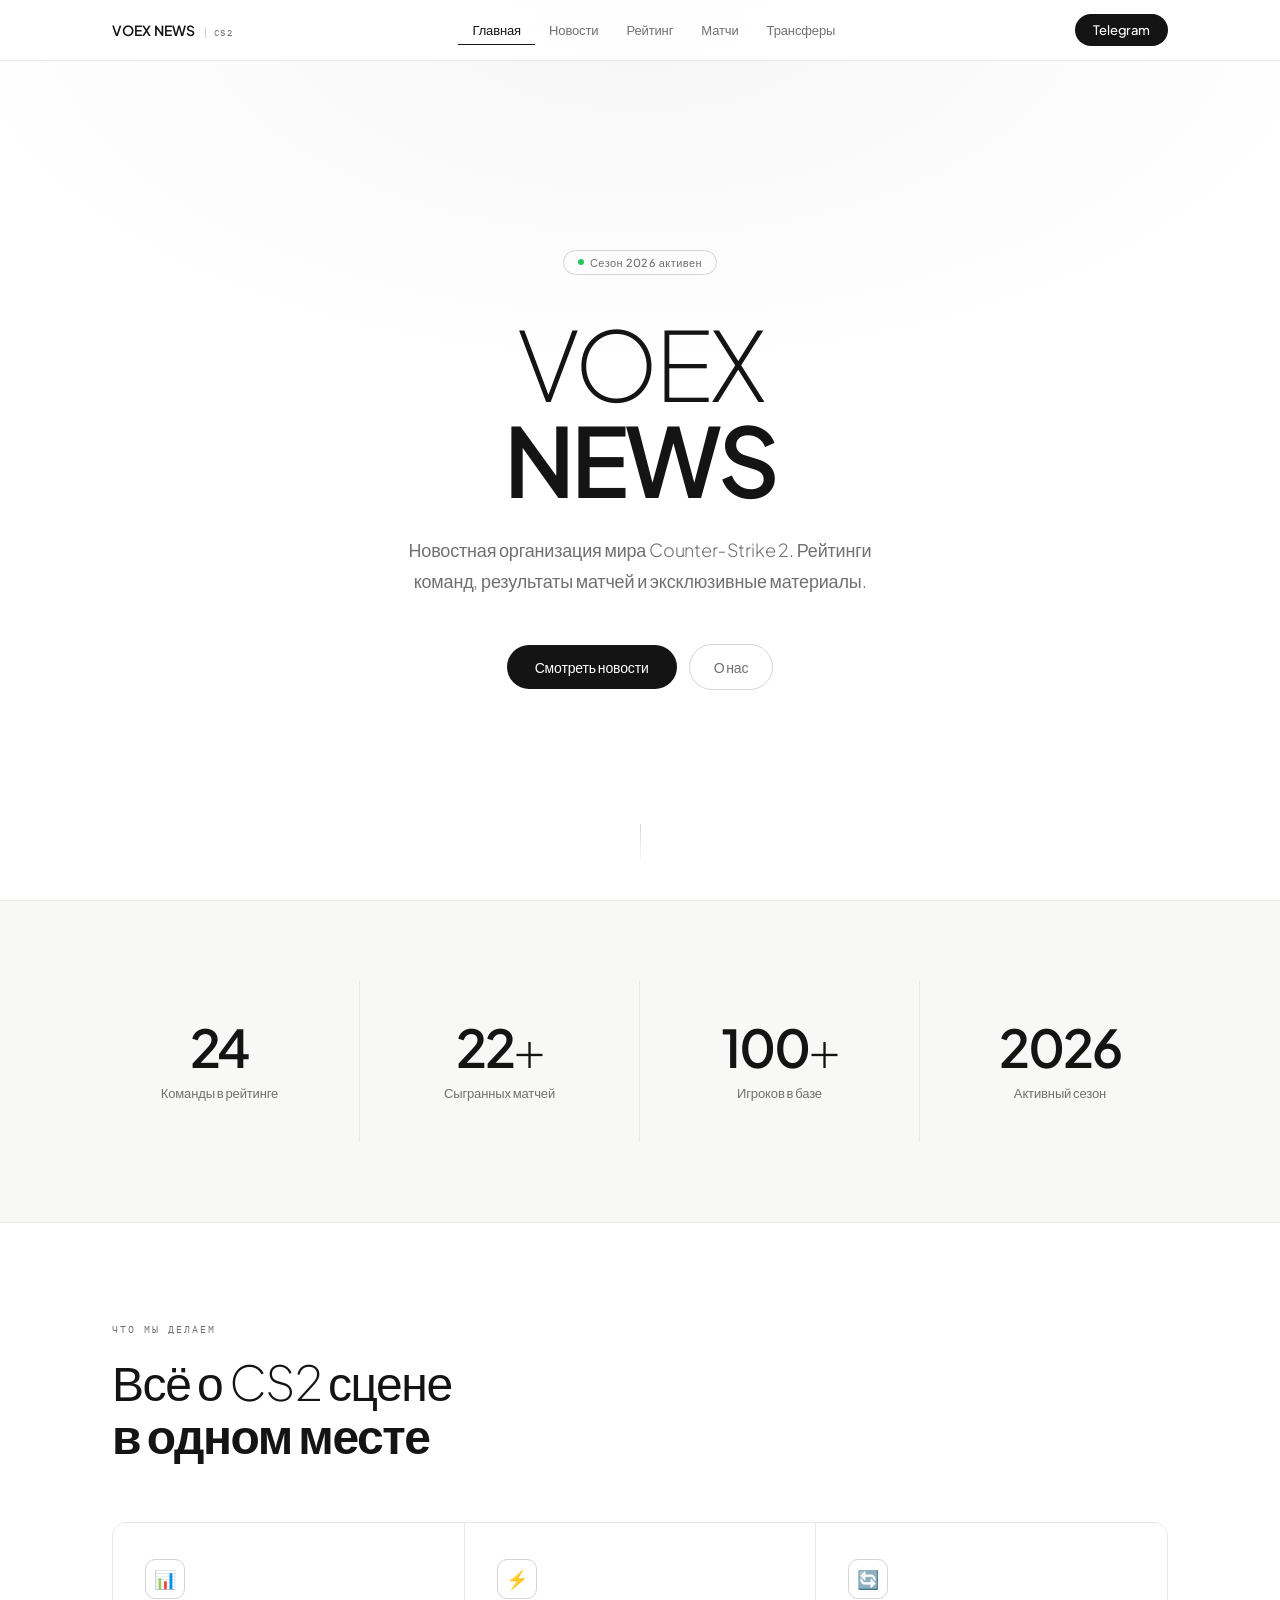
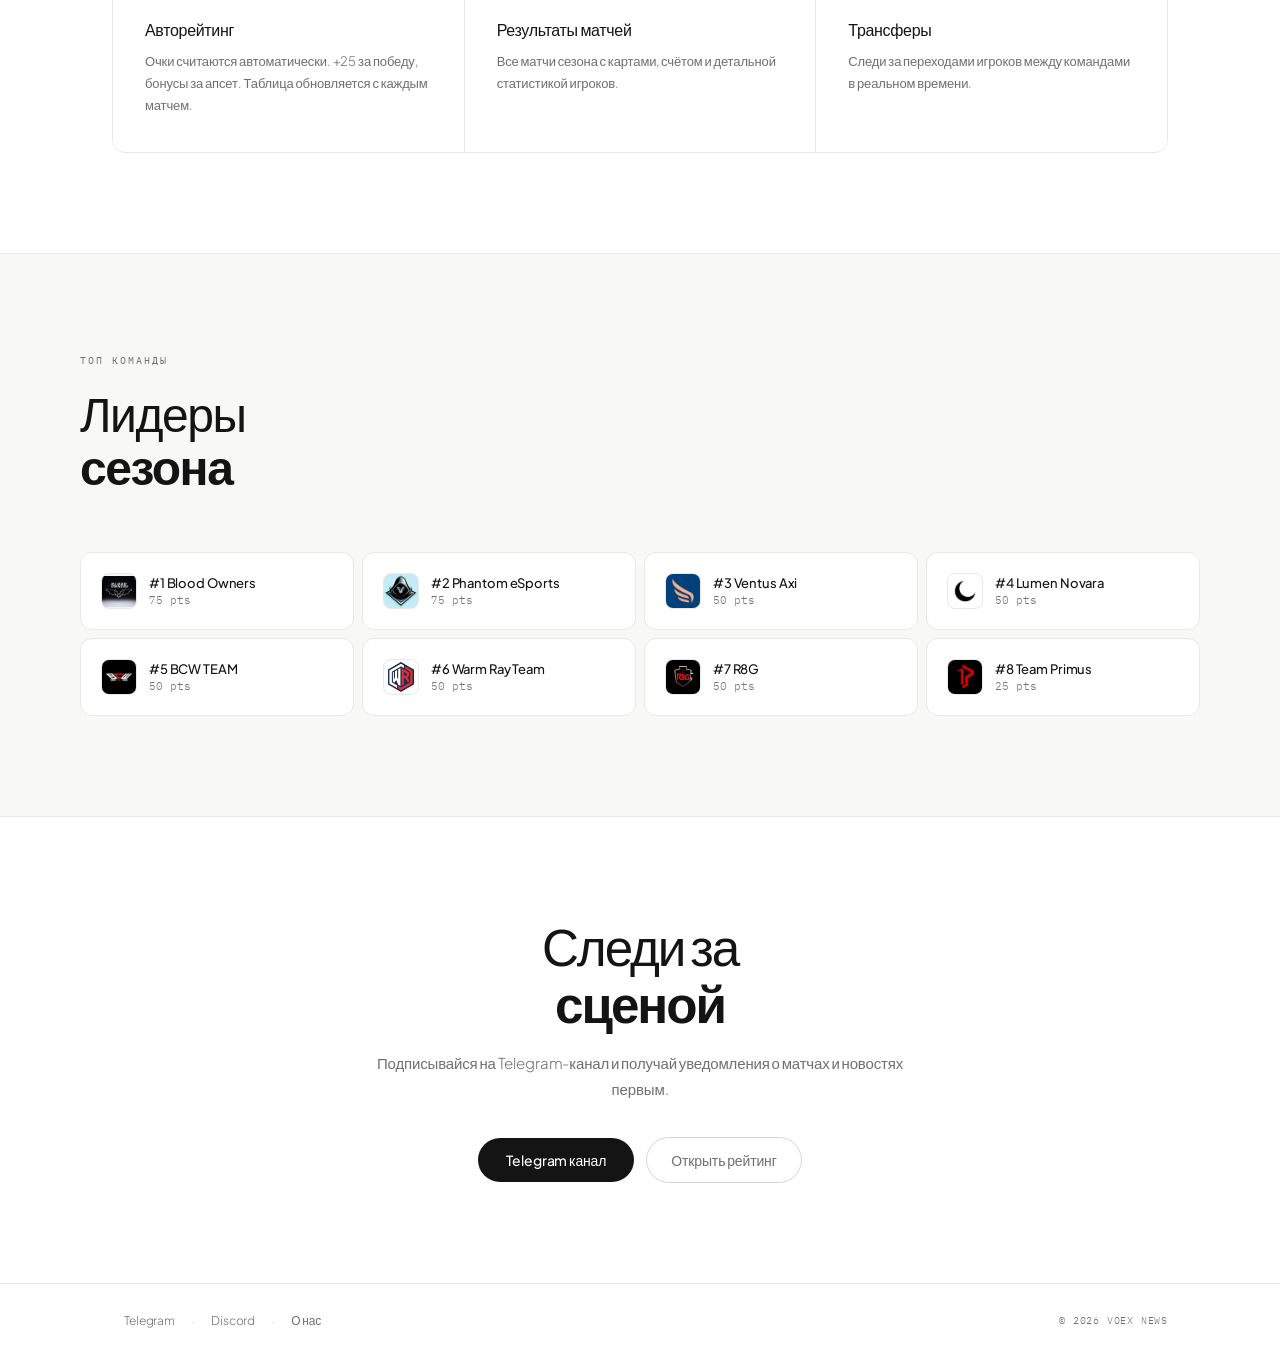
==== commit 7ede6b5f: "Add files via upload" ====
--- a/index.html
+++ b/index.html
@@ -18,7 +18,6 @@
       opacity: 1;
       transform: translateY(0);
     }
-    /* Hero overlay */
     .hero-overlay {
       position: fixed; inset: 0;
       background: #fff;
@@ -59,7 +58,6 @@
 
   <!-- 1. Главная (лендинг) -->
   <section id="landing" class="page-section active">
-    <!-- Hero -->
     <div class="hero">
       <div class="hero-badge">
         <span class="hero-badge-dot"></span>
@@ -245,7 +243,7 @@
   // Топ-8 команд
   const { finalMap, rankMap, finalSorted } = VOEX.buildRankings();
   const top8 = finalSorted.slice(0, 8);
-  const svgPlaceholder = `<svg viewBox="0 0 24 24" fill="none" style="width:16px;height:16px;opacity:0.25"><rect x="2" y="2" width="20" height="20" rx="4" stroke="currentColor" stroke-width="1.5" stroke-dasharray="3 2"/><path d="M9 15l3-7 3 7M10.5 13h3" stroke="currentColor" stroke-width="1.4" stroke-linecap="round"/></svg>`;
+  const svgPlaceholder = `<svg viewBox="0 0 24 24" fill="none" style="width:16px;height:16px;opacity:0.25"><rect x="2" y="2" width="20" height="20" rx="4" stroke="currentColor" stroke-width="1.5"/></svg>`;
 
   document.getElementById("teams-preview").innerHTML = top8.map(t => {
     const pts = finalMap.get(t.name) ?? 0;
@@ -254,8 +252,7 @@
     return `
       <a href="team.html?team=${safeId}" class="team-preview-card">
         <div class="team-preview-logo">
-          <img src="logo/${safeId}.jpg" alt="${t.name}"
-               onerror="this.style.display='none';this.parentElement.innerHTML='${svgPlaceholder.replace(/'/g,"\\'")}'">
+          <img src="logo/${safeId}.jpg" alt="${t.name}" onerror="this.style.display='none'">
         </div>
         <div>
           <div class="team-preview-name">#${rank} ${t.name}</div>
@@ -283,17 +280,15 @@
   }
 
   // --- Рейтинг ---
-  const svgLogoD = `<rect x="2" y="2" width="20" height="20" rx="4" stroke="currentColor" stroke-width="1.5" stroke-dasharray="3 2"/><path d="M9 15l3-7 3 7M10.5 13h3" stroke="currentColor" stroke-width="1.4" stroke-linecap="round"/>`;
   document.getElementById("teams-list").innerHTML = finalSorted.map((t, i) => {
-    const rank = rankMap.get(t.name) ?? (i+1);
-    const pts  = finalMap.get(t.name) ?? 0;
+    const rank = rankMap.get(t.name) ?? (i + 1);
+    const pts = finalMap.get(t.name) ?? 0;
     const safeId = encodeURIComponent(t.id);
     return `
       <a href="team.html?team=${safeId}" class="team-card">
         <div class="team-rank">${rank}</div>
         <div class="team-logo">
-          <img src="logo/${safeId}.jpg" alt="${t.name}"
-               onerror="this.outerHTML='<svg class=\\'team-logo-svg\\' viewBox=\\'0 0 24 24\\' fill=\\'none\\'>${svgLogoD}</svg>'">
+          <img src="logo/${safeId}.jpg" alt="${t.name}" onerror="this.style.display='none'">
         </div>
         <div class="team-info">
           <div class="team-name">${t.name}</div>
@@ -305,32 +300,32 @@
 
   // --- Матчи ---
   function teamMatchBlock(name, isRight) {
-    const t = (DATABASE.teams||[]).find(t => t.name === name);
+    const t = (DATABASE.teams || []).find(t => t.name === name);
     const safeId = t ? encodeURIComponent(t.id) : '';
     const logoHtml = `<div class="match-team-logo">
-      ${t ? `<img src="logo/${safeId}.jpg" alt="${name}" onerror="this.style.display='none'">` : `<svg class="match-team-logo-svg" viewBox="0 0 24 24" fill="none">${svgLogoD}</svg>`}
+      ${t ? `<img src="logo/${safeId}.jpg" alt="${name}" onerror="this.style.display='none'">` : `<span style="opacity:0.25">—</span>`}
     </div>`;
     const nameHtml = t
       ? `<a href="team.html?team=${safeId}" class="match-team-link">${name}</a>`
-      : `<span class="match-team-plain">${name||"—"}</span>`;
-    return `<div class="match-team${isRight?" r":""}">${logoHtml}${nameHtml}</div>`;
+      : `<span class="match-team-plain">${name || "—"}</span>`;
+    return `<div class="match-team${isRight ? " r" : ""}">${logoHtml}${nameHtml}</div>`;
   }
 
   const matchesList = document.getElementById("matches-list");
-  if ((DATABASE.matches||[]).length > 0) {
+  if ((DATABASE.matches || []).length > 0) {
     matchesList.innerHTML = [...DATABASE.matches].reverse().map(m => `
       <div class="match-card">
         <div class="match-top">
-          <span>${m.date||""}</span>
-          <span>${m.format||""}</span>
+          <span>${m.date || ""}</span>
+          <span>${m.format || ""}</span>
         </div>
         <div class="match-body">
-          ${teamMatchBlock(m.team1||"",false)}
-          <div class="match-score">${m.score||"—:—"}</div>
-          ${teamMatchBlock(m.team2||"",true)}
+          ${teamMatchBlock(m.team1 || "", false)}
+          <div class="match-score">${m.score || "—:—"}</div>
+          ${teamMatchBlock(m.team2 || "", true)}
         </div>
         <div class="match-maps">
-          ${(m.maps||[]).filter(mp=>mp&&mp.trim()&&mp!=="-").map(mp=>`<span class="match-map-item">${mp}</span>`).join("")}
+          ${(m.maps || []).filter(mp => mp && mp.trim() && mp !== "-").map(mp => `<span class="match-map-item">${mp}</span>`).join("")}
         </div>
       </div>`).join("");
   } else {
@@ -339,18 +334,18 @@
 
   // --- Трансферы ---
   const typeLabel = {
-    join:  { text:"Переход",   cls:"tf-join" },
-    leave: { text:"Уход",      cls:"tf-leave" },
-    loan:  { text:"Аренда",    cls:"tf-loan" },
-    free:  { text:"Свободный", cls:"tf-free" }
+    join: { text: "Переход", cls: "tf-join" },
+    leave: { text: "Уход", cls: "tf-leave" },
+    loan: { text: "Аренда", cls: "tf-loan" },
+    free: { text: "Свободный", cls: "tf-free" }
   };
   const transfersList = document.getElementById("transfers-list");
-  const transfers = [...(DATABASE.transfers||[])].sort((a,b)=>b.id-a.id);
+  const transfers = [...(DATABASE.transfers || [])].sort((a, b) => b.id - a.id);
   if (transfers.length > 0) {
     transfersList.innerHTML = transfers.map(t => {
-      const tl = typeLabel[t.type] || {text:t.type, cls:"tf-join"};
-      const fromTeam = DATABASE.teams.find(x=>x.name===t.from);
-      const toTeam   = DATABASE.teams.find(x=>x.name===t.to);
+      const tl = typeLabel[t.type] || { text: t.type, cls: "tf-join" };
+      const fromTeam = DATABASE.teams.find(x => x.name === t.from);
+      const toTeam = DATABASE.teams.find(x => x.name === t.to);
       const fromLink = fromTeam
         ? `<a href="team.html?team=${encodeURIComponent(fromTeam.id)}" class="tf-team-link">${t.from}</a>`
         : `<span class="tf-team-plain">${t.from}</span>`;
@@ -360,7 +355,7 @@
       return `
         <div class="transfer-card">
           <div class="transfer-meta">
-            <span class="transfer-date">${t.date||""}</span>
+            <span class="transfer-date">${t.date || ""}</span>
             <span class="transfer-type ${tl.cls}">${tl.text}</span>
           </div>
           <div class="transfer-body">
--- a/style.css
+++ b/style.css
@@ -18,8 +18,8 @@
   --bronze: #a0744a;
 }
 
-*,*::before,*::after { margin:0; padding:0; box-sizing:border-box; }
-html { scroll-behavior:smooth; }
+*, *::before, *::after { margin: 0; padding: 0; box-sizing: border-box; }
+html { scroll-behavior: smooth; }
 
 body {
   background: var(--bg);
@@ -33,26 +33,29 @@
   -webkit-font-smoothing: antialiased;
 }
 
-::-webkit-scrollbar { width:4px; }
-::-webkit-scrollbar-track { background:var(--bg); }
-::-webkit-scrollbar-thumb { background:var(--border2); border-radius:4px; }
-
-/* ════════════════════════════════
-   HEADER
-════════════════════════════════ */
+::-webkit-scrollbar { width: 4px; }
+::-webkit-scrollbar-track { background: var(--bg); }
+::-webkit-scrollbar-thumb { background: var(--border2); border-radius: 4px; }
+
+/* ════════════════════════════════ HEADER ════════════════════════════════ */
 .header {
-  position: fixed; top:0; left:0; right:0;
-  background: rgba(255,255,255,0.88);
+  position: fixed;
+  top: 0;
+  left: 0;
+  right: 0;
+  background: rgba(255, 255, 255, 0.88);
   backdrop-filter: blur(20px);
   -webkit-backdrop-filter: blur(20px);
   border-bottom: 1px solid var(--border);
   z-index: 200;
   animation: fadeDown 0.5s ease forwards;
 }
+
 @keyframes fadeDown {
-  from { opacity:0; transform:translateY(-8px); }
-  to   { opacity:1; transform:translateY(0); }
-}
+  from { opacity: 0; transform: translateY(-8px); }
+  to { opacity: 1; transform: translateY(0); }
+}
+
 .header-inner {
   max-width: 1120px;
   margin: 0 auto;
@@ -63,7 +66,9 @@
   justify-content: space-between;
   gap: 24px;
 }
-.logo-link { text-decoration:none; color:inherit; display:flex; align-items:center; }
+
+.logo-link { text-decoration: none; color: inherit; display: flex; align-items: center; }
+
 .logo {
   font-weight: 600;
   font-size: 14px;
@@ -71,10 +76,13 @@
   color: var(--text);
   transition: opacity var(--transition);
 }
+
 .logo:hover { opacity: 0.5; }
+
 .logo span {
   font-family: 'IBM Plex Mono', monospace;
-  font-size: 9px; font-weight:400;
+  font-size: 9px;
+  font-weight: 400;
   color: var(--muted);
   margin-left: 8px;
   border-left: 1px solid var(--border2);
@@ -83,13 +91,13 @@
   letter-spacing: 0.12em;
   text-transform: uppercase;
 }
+
 .header-nav {
   display: flex;
   align-items: center;
   gap: 0;
 }
 
-/* Минималистичные вкладки без обводки */
 .nav-link {
   font-size: 13px;
   font-weight: 400;
@@ -104,18 +112,22 @@
   letter-spacing: -0.01em;
   font-family: 'Plus Jakarta Sans', sans-serif;
 }
+
 .nav-link:hover {
   color: var(--text);
   background: transparent;
 }
+
 .nav-link.active {
   color: var(--text);
   font-weight: 500;
   background: transparent;
   border-bottom: 1px solid var(--text);
 }
+
 .header-cta {
-  font-size: 13px; font-weight:500;
+  font-size: 13px;
+  font-weight: 500;
   color: #fff;
   background: var(--text);
   text-decoration: none;
@@ -124,14 +136,12 @@
   transition: opacity var(--transition);
   letter-spacing: -0.01em;
 }
-.header-cta:hover { opacity:0.7; }
-
-/* ════════════════════════════════
-   LANDING PAGE
-════════════════════════════════ */
-.landing { flex:1; }
-
-/* Hero */
+
+.header-cta:hover { opacity: 0.7; }
+
+/* ════════════════════════════════ LANDING PAGE ════════════════════════════════ */
+.landing { flex: 1; }
+
 .hero {
   min-height: 100vh;
   display: flex;
@@ -143,12 +153,15 @@
   position: relative;
   overflow: hidden;
 }
+
 .hero::before {
-  content:'';
-  position:absolute; inset:0;
-  background: radial-gradient(ellipse 80% 60% at 50% 0%, rgba(20,20,20,0.04) 0%, transparent 70%);
-  pointer-events:none;
-}
+  content: '';
+  position: absolute;
+  inset: 0;
+  background: radial-gradient(ellipse 80% 60% at 50% 0%, rgba(20, 20, 20, 0.04) 0%, transparent 70%);
+  pointer-events: none;
+}
+
 .hero-badge {
   display: inline-flex;
   align-items: center;
@@ -156,34 +169,41 @@
   padding: 5px 14px;
   border: 1px solid var(--border2);
   border-radius: 999px;
-  font-size: 11px; font-weight:500;
+  font-size: 11px;
+  font-weight: 500;
   color: var(--muted);
   letter-spacing: 0.04em;
   margin-bottom: 40px;
-  opacity:0;
+  opacity: 0;
   animation: fadeUp 0.6s ease 0.2s forwards;
 }
+
 .hero-badge-dot {
-  width:6px; height:6px;
-  border-radius:50%;
+  width: 6px;
+  height: 6px;
+  border-radius: 50%;
   background: #22c55e;
   animation: pulse 2s ease infinite;
 }
+
 @keyframes pulse {
-  0%,100% { opacity:1; transform:scale(1); }
-  50%      { opacity:0.5; transform:scale(0.8); }
-}
+  0%, 100% { opacity: 1; transform: scale(1); }
+  50% { opacity: 0.5; transform: scale(0.8); }
+}
+
 .hero-title {
   font-size: clamp(52px, 8vw, 96px);
   font-weight: 200;
   color: var(--text);
   letter-spacing: -0.04em;
-  line-height: 1.0;
+  line-height: 1;
   margin-bottom: 28px;
-  opacity:0;
+  opacity: 0;
   animation: fadeUp 0.7s ease 0.3s forwards;
 }
+
 .hero-title strong { font-weight: 600; }
+
 .hero-sub {
   font-size: clamp(15px, 2vw, 18px);
   font-weight: 300;
@@ -192,18 +212,21 @@
   line-height: 1.7;
   letter-spacing: -0.01em;
   margin-bottom: 48px;
-  opacity:0;
+  opacity: 0;
   animation: fadeUp 0.7s ease 0.45s forwards;
 }
+
 .hero-actions {
   display: flex;
   align-items: center;
   gap: 12px;
-  opacity:0;
+  opacity: 0;
   animation: fadeUp 0.7s ease 0.6s forwards;
 }
+
 .btn-primary {
-  font-size: 14px; font-weight:500;
+  font-size: 14px;
+  font-weight: 500;
   color: #fff;
   background: var(--text);
   text-decoration: none;
@@ -214,9 +237,12 @@
   cursor: pointer;
   border: none;
 }
-.btn-primary:hover { opacity:0.7; }
+
+.btn-primary:hover { opacity: 0.7; }
+
 .btn-secondary {
-  font-size: 14px; font-weight:400;
+  font-size: 14px;
+  font-weight: 400;
   color: var(--muted);
   text-decoration: none;
   padding: 13px 24px;
@@ -224,39 +250,53 @@
   border: 1px solid var(--border2);
   transition: all var(--transition);
   letter-spacing: -0.01em;
-}
-.btn-secondary:hover { color:var(--text); border-color:var(--border2); background:var(--surface2); }
+  background: transparent;
+}
+
+.btn-secondary:hover {
+  color: var(--text);
+  border-color: var(--border2);
+  background: var(--surface2);
+}
+
 .hero-scroll {
   position: absolute;
   bottom: 36px;
   left: 50%;
   transform: translateX(-50%);
-  font-size: 11px; font-weight:400;
+  font-size: 11px;
+  font-weight: 400;
   color: var(--muted);
   letter-spacing: 0.08em;
   text-transform: uppercase;
-  display: flex; flex-direction:column; align-items:center; gap:8px;
-  opacity:0;
+  display: flex;
+  flex-direction: column;
+  align-items: center;
+  gap: 8px;
+  opacity: 0;
   animation: fadeUp 0.7s ease 1s forwards;
 }
+
 .hero-scroll-line {
-  width: 1px; height: 40px;
+  width: 1px;
+  height: 40px;
   background: linear-gradient(to bottom, var(--border2), transparent);
   animation: scrollLine 2s ease infinite;
 }
+
 @keyframes scrollLine {
-  0%   { transform:scaleY(0); transform-origin:top; }
-  50%  { transform:scaleY(1); transform-origin:top; }
-  51%  { transform:scaleY(1); transform-origin:bottom; }
-  100% { transform:scaleY(0); transform-origin:bottom; }
-}
-
-/* Reveal sections on scroll */
+  0% { transform: scaleY(0); transform-origin: top; }
+  50% { transform: scaleY(1); transform-origin: top; }
+  51% { transform: scaleY(1); transform-origin: bottom; }
+  100% { transform: scaleY(0); transform-origin: bottom; }
+}
+
 .reveal-section {
   opacity: 0;
   transform: translateY(24px);
-  transition: opacity 0.7s ease, transform 0.7s cubic-bezier(0.4,0,0.2,1);
-}
+  transition: opacity 0.7s ease, transform 0.7s cubic-bezier(0.4, 0, 0.2, 1);
+}
+
 .reveal-section.revealed {
   opacity: 1;
   transform: translateY(0);
@@ -269,29 +309,38 @@
   border-bottom: 1px solid var(--border);
   background: var(--bg2);
 }
+
 .stats-inner {
-  max-width: 1120px; margin:0 auto;
+  max-width: 1120px;
+  margin: 0 auto;
   display: grid;
   grid-template-columns: repeat(4, 1fr);
   gap: 0;
 }
+
 .stat-item {
   padding: 40px 32px;
   border-right: 1px solid var(--border);
   text-align: center;
 }
-.stat-item:last-child { border-right:none; }
+
+.stat-item:last-child { border-right: none; }
+
 .stat-num {
-  font-size: 52px; font-weight:200;
+  font-size: 52px;
+  font-weight: 200;
   color: var(--text);
   letter-spacing: -0.04em;
   line-height: 1;
   margin-bottom: 8px;
   display: block;
 }
-.stat-num strong { font-weight:600; }
+
+.stat-num strong { font-weight: 600; }
+
 .stat-label {
-  font-size: 13px; font-weight:300;
+  font-size: 13px;
+  font-weight: 300;
   color: var(--muted);
   letter-spacing: -0.01em;
 }
@@ -302,14 +351,17 @@
   max-width: 1120px;
   margin: 0 auto;
 }
+
 .section-eyebrow {
   font-family: 'IBM Plex Mono', monospace;
-  font-size: 10px; font-weight:400;
+  font-size: 10px;
+  font-weight: 400;
   color: var(--muted);
   letter-spacing: 0.2em;
   text-transform: uppercase;
   margin-bottom: 20px;
 }
+
 .section-title {
   font-size: clamp(32px, 4vw, 48px);
   font-weight: 200;
@@ -319,7 +371,9 @@
   margin-bottom: 60px;
   max-width: 560px;
 }
-.section-title strong { font-weight:600; }
+
+.section-title strong { font-weight: 600; }
+
 .features-grid {
   display: grid;
   grid-template-columns: repeat(3, 1fr);
@@ -329,28 +383,38 @@
   border-radius: var(--radius);
   overflow: hidden;
 }
+
 .feature-card {
   background: var(--bg);
   padding: 36px 32px;
   transition: background var(--transition);
 }
+
 .feature-card:hover { background: var(--bg2); }
+
 .feature-icon {
-  width: 40px; height:40px;
+  width: 40px;
+  height: 40px;
   border: 1px solid var(--border2);
   border-radius: 10px;
-  display: flex; align-items:center; justify-content:center;
+  display: flex;
+  align-items: center;
+  justify-content: center;
   margin-bottom: 20px;
   font-size: 18px;
 }
+
 .feature-title {
-  font-size: 16px; font-weight:500;
+  font-size: 16px;
+  font-weight: 500;
   color: var(--text);
   letter-spacing: -0.02em;
   margin-bottom: 10px;
 }
+
 .feature-desc {
-  font-size: 13px; font-weight:300;
+  font-size: 13px;
+  font-weight: 300;
   color: var(--muted);
   line-height: 1.7;
   letter-spacing: -0.01em;
@@ -362,449 +426,637 @@
   background: var(--bg2);
   border-top: 1px solid var(--border);
 }
+
 .teams-preview-inner {
-  max-width: 1120px; margin:0 auto;
-}
+  max-width: 1120px;
+  margin: 0 auto;
+}
+
 .teams-preview-grid {
   display: grid;
   grid-template-columns: repeat(4, 1fr);
   gap: 8px;
   margin-top: 48px;
 }
+
 .team-preview-card {
   background: var(--bg);
   border: 1px solid var(--border);
   border-radius: 12px;
   padding: 20px;
-  display: flex; align-items:center; gap:12px;
-  text-decoration:none; color:inherit;
+  display: flex;
+  align-items: center;
+  gap: 12px;
+  text-decoration: none;
+  color: inherit;
   transition: all var(--transition);
 }
+
 .team-preview-card:hover {
   border-color: var(--border2);
-  box-shadow: 0 4px 20px rgba(0,0,0,0.06);
+  box-shadow: 0 4px 20px rgba(0, 0, 0, 0.06);
   transform: translateY(-2px);
 }
+
 .team-preview-logo {
-  width:36px; height:36px; border-radius:8px;
+  width: 36px;
+  height: 36px;
+  border-radius: 8px;
   background: var(--surface2);
   border: 1px solid var(--border);
-  display:flex; align-items:center; justify-content:center;
-  overflow:hidden; flex-shrink:0;
-}
-
-/* Логотипы — теперь показываются полностью */
+  display: flex;
+  align-items: center;
+  justify-content: center;
+  overflow: hidden;
+  flex-shrink: 0;
+}
+
 .team-preview-logo img,
 .team-logo img,
 .match-team-logo img {
   width: 100%;
   height: 100%;
-  object-fit: contain;      /* было cover, теперь не обрезает */
+  object-fit: contain;
   padding: 0;
 }
 
-.team-preview-logo svg,
-.team-logo-svg,
-.match-team-logo-svg {
-  opacity: 0.25;
-}
-
 .team-preview-name {
-  font-size: 13px; font-weight:500;
-  color: var(--text);
-  letter-spacing: -0.01em;
-  white-space:nowrap; overflow:hidden; text-overflow:ellipsis;
-}
+  font-size: 13px;
+  font-weight: 500;
+  color: var(--text);
+  letter-spacing: -0.01em;
+  white-space: nowrap;
+  overflow: hidden;
+  text-overflow: ellipsis;
+}
+
 .team-preview-pts {
-  font-family:'IBM Plex Mono', monospace;
-  font-size:11px; color:var(--muted);
-  margin-top:2px;
+  font-family: 'IBM Plex Mono', monospace;
+  font-size: 11px;
+  color: var(--muted);
+  margin-top: 2px;
 }
 
 /* CTA section */
 .cta-section {
   padding: 100px var(--pad);
-  text-align:center;
+  text-align: center;
   border-top: 1px solid var(--border);
 }
-.cta-inner { max-width:560px; margin:0 auto; }
+
+.cta-inner { max-width: 560px; margin: 0 auto; }
+
 .cta-title {
   font-size: clamp(32px, 4vw, 52px);
-  font-weight:200;
-  color: var(--text);
-  letter-spacing:-0.04em;
-  line-height:1.1;
-  margin-bottom:20px;
-}
-.cta-title strong { font-weight:600; }
+  font-weight: 200;
+  color: var(--text);
+  letter-spacing: -0.04em;
+  line-height: 1.1;
+  margin-bottom: 20px;
+}
+
+.cta-title strong { font-weight: 600; }
+
 .cta-sub {
-  font-size:15px; font-weight:300;
-  color:var(--muted); margin-bottom:36px;
-  line-height:1.7; letter-spacing:-0.01em;
-}
-
-/* ════════════════════════════════
-   ВКЛАДКИ (page-section) - отступ от хедера
-════════════════════════════════ */
+  font-size: 15px;
+  font-weight: 300;
+  color: var(--muted);
+  margin-bottom: 36px;
+  line-height: 1.7;
+  letter-spacing: -0.01em;
+}
+
+/* ════════════════════════════════ СТРАНИЦЫ (page-section) ════════════════════════════════ */
 .page-section:not(#landing) {
   padding-top: 80px;
 }
 
-/* ════════════════════════════════
-   NEWS
-════════════════════════════════ */
-.news-list { display:flex; flex-direction:column; gap:0; }
+.app-main {
+  max-width: 1120px;
+  margin: 0 auto;
+  padding: 0 var(--pad) 60px;
+}
+
+.app-section-title {
+  font-size: clamp(32px, 5vw, 48px);
+  font-weight: 300;
+  color: var(--text);
+  letter-spacing: -0.03em;
+  margin-bottom: 10px;
+}
+
+.app-section-sub {
+  font-size: 15px;
+  color: var(--muted);
+  font-weight: 300;
+  margin-bottom: 40px;
+  letter-spacing: -0.01em;
+}
+
+/* ════════════════════════════════ NEWS ════════════════════════════════ */
+.news-list { display: flex; flex-direction: column; gap: 0; }
+
 .news-card {
   border-bottom: 1px solid var(--border);
-  padding: 24px 0 24px 20px;   /* добавлен левый отступ для текста */
-  cursor:pointer;
-  transition:all var(--transition);
-  opacity:0;
-  animation:fadeUp 0.4s ease forwards;
-  text-decoration:none;
-  color:inherit;
-  display:block;
-}
+  padding: 24px 0 24px 20px;
+  cursor: pointer;
+  transition: all var(--transition);
+  opacity: 0;
+  animation: fadeUp 0.4s ease forwards;
+  text-decoration: none;
+  color: inherit;
+  display: block;
+}
+
 .news-card:hover {
-  background:var(--bg2);
-  padding-left: 32px;          /* при наведении чуть больше */
-  padding-right:16px;
-  margin:0 -16px;
-}
-.news-card.featured .news-title { font-size:26px; }
+  background: var(--bg2);
+  padding-left: 32px;
+  padding-right: 16px;
+  margin: 0 -16px;
+}
+
+.news-card.featured .news-title { font-size: 26px; }
+
 .news-card-top {
-  display:flex; justify-content:space-between; align-items:center;
-  font-size:11px; font-weight:400; color:var(--muted);
-  font-family:'IBM Plex Mono', monospace;
-  margin-bottom:8px; gap:8px;
-  letter-spacing:0.06em; text-transform:uppercase;
-}
+  display: flex;
+  justify-content: space-between;
+  align-items: center;
+  font-size: 11px;
+  font-weight: 400;
+  color: var(--muted);
+  font-family: 'IBM Plex Mono', monospace;
+  margin-bottom: 8px;
+  gap: 8px;
+  letter-spacing: 0.06em;
+  text-transform: uppercase;
+}
+
 .news-cat {
-  background:var(--surface2);
-  padding:2px 8px; border-radius:4px;
-  font-size:10px; letter-spacing:0.1em;
-}
+  background: var(--surface2);
+  padding: 2px 8px;
+  border-radius: 4px;
+  font-size: 10px;
+  letter-spacing: 0.1em;
+}
+
 .news-title {
-  font-size:18px; font-weight:400;
-  margin-bottom:6px; line-height:1.3;
-  letter-spacing:-0.02em; color:var(--text);
-}
-.news-card p { font-size:13px; color:var(--muted); line-height:1.7; font-weight:300; }
+  font-size: 18px;
+  font-weight: 400;
+  margin-bottom: 6px;
+  line-height: 1.3;
+  letter-spacing: -0.02em;
+  color: var(--text);
+}
+
+.news-card p {
+  font-size: 13px;
+  color: var(--muted);
+  line-height: 1.7;
+  font-weight: 300;
+}
+
 .news-empty {
-  padding:60px 0 60px 20px;   /* тоже отступ */
-  color:var(--muted);
-  font-family:'IBM Plex Mono',monospace;
-  font-size:11px; letter-spacing:0.14em; text-transform:uppercase;
-}
-
-/* ════════════════════════════════
-   TEAMS
-════════════════════════════════ */
-.teams-list { display:flex; flex-direction:column; gap:0; }
+  padding: 60px 0 60px 20px;
+  color: var(--muted);
+  font-family: 'IBM Plex Mono', monospace;
+  font-size: 11px;
+  letter-spacing: 0.14em;
+  text-transform: uppercase;
+}
+
+/* ════════════════════════════════ TEAMS ════════════════════════════════ */
+.teams-list { display: flex; flex-direction: column; gap: 0; }
+
 .team-card {
   border-bottom: 1px solid var(--border);
-  padding:13px 0;
-  display:flex; align-items:center; gap:16px;
-  text-decoration:none; color:inherit;
-  transition:all var(--transition);
-  opacity:0; animation:fadeUp 0.4s ease forwards;
-}
-.team-card:hover { background:var(--bg2); padding-left:14px; padding-right:14px; margin:0 -14px; }
+  padding: 13px 0;
+  display: flex;
+  align-items: center;
+  gap: 16px;
+  text-decoration: none;
+  color: inherit;
+  transition: all var(--transition);
+  opacity: 0;
+  animation: fadeUp 0.4s ease forwards;
+}
+
+.team-card:hover {
+  background: var(--bg2);
+  padding-left: 14px;
+  padding-right: 14px;
+  margin: 0 -14px;
+}
+
 .team-rank {
-  width:26px; height:26px;
-  font-family:'IBM Plex Mono',monospace; font-size:11px;
-  display:flex; align-items:center; justify-content:center;
-  font-weight:400; flex-shrink:0;
-  color:var(--muted); border:1px solid var(--border);
-  border-radius:6px;
-}
-.team-card:nth-child(1) .team-rank { color:var(--gold); border-color:var(--gold); background:rgba(200,168,75,0.08); }
-.team-card:nth-child(2) .team-rank { color:var(--silver); border-color:var(--silver); background:rgba(138,144,153,0.08); }
-.team-card:nth-child(3) .team-rank { color:var(--bronze); border-color:var(--bronze); background:rgba(160,116,74,0.08); }
+  width: 26px;
+  height: 26px;
+  font-family: 'IBM Plex Mono', monospace;
+  font-size: 11px;
+  display: flex;
+  align-items: center;
+  justify-content: center;
+  font-weight: 400;
+  flex-shrink: 0;
+  color: var(--muted);
+  border: 1px solid var(--border);
+  border-radius: 6px;
+}
+
+.team-card:nth-child(1) .team-rank {
+  color: var(--gold);
+  border-color: var(--gold);
+  background: rgba(200, 168, 75, 0.08);
+}
+
+.team-card:nth-child(2) .team-rank {
+  color: var(--silver);
+  border-color: var(--silver);
+  background: rgba(138, 144, 153, 0.08);
+}
+
+.team-card:nth-child(3) .team-rank {
+  color: var(--bronze);
+  border-color: var(--bronze);
+  background: rgba(160, 116, 74, 0.08);
+}
+
 .team-logo {
-  width:32px; height:32px; border-radius:8px;
-  background:var(--surface2); border:1px solid var(--border);
-  display:flex; align-items:center; justify-content:center;
-  flex-shrink:0; overflow:hidden;
-}
-.team-info { flex:1; min-width:0; }
-.team-name { font-size:14px; font-weight:500; letter-spacing:-0.01em; color:var(--text); white-space:nowrap; overflow:hidden; text-overflow:ellipsis; }
-.team-meta { font-size:11px; color:var(--muted); margin-top:1px; font-family:'IBM Plex Mono',monospace; letter-spacing:0.06em; text-transform:uppercase; }
-.team-points { font-family:'IBM Plex Mono',monospace; font-size:12px; font-weight:400; color:var(--muted); flex-shrink:0; }
-
-/* ════════════════════════════════
-   MATCHES
-════════════════════════════════ */
-.matches-list { display:flex; flex-direction:column; gap:8px; }
+  width: 32px;
+  height: 32px;
+  border-radius: 8px;
+  background: var(--surface2);
+  border: 1px solid var(--border);
+  display: flex;
+  align-items: center;
+  justify-content: center;
+  flex-shrink: 0;
+  overflow: hidden;
+}
+
+.team-info { flex: 1; min-width: 0; }
+
+.team-name {
+  font-size: 14px;
+  font-weight: 500;
+  letter-spacing: -0.01em;
+  color: var(--text);
+  white-space: nowrap;
+  overflow: hidden;
+  text-overflow: ellipsis;
+}
+
+.team-meta {
+  font-size: 11px;
+  color: var(--muted);
+  margin-top: 1px;
+  font-family: 'IBM Plex Mono', monospace;
+  letter-spacing: 0.06em;
+  text-transform: uppercase;
+}
+
+.team-points {
+  font-family: 'IBM Plex Mono', monospace;
+  font-size: 12px;
+  font-weight: 400;
+  color: var(--muted);
+  flex-shrink: 0;
+}
+
+/* ════════════════════════════════ MATCHES ════════════════════════════════ */
+.matches-list { display: flex; flex-direction: column; gap: 8px; }
+
 .match-card {
-  background:var(--bg);
-  border:1px solid var(--border);
-  border-radius:var(--radius);
-  padding:14px 18px;
-  transition:all var(--transition);
-  opacity:0; animation:fadeUp 0.4s ease forwards;
-  text-decoration:none; color:inherit; display:block;
-}
-.match-card:hover { border-color:var(--border2); box-shadow:0 4px 20px rgba(0,0,0,0.06); transform:translateY(-1px); }
+  background: var(--bg);
+  border: 1px solid var(--border);
+  border-radius: var(--radius);
+  padding: 14px 18px;
+  transition: all var(--transition);
+  opacity: 0;
+  animation: fadeUp 0.4s ease forwards;
+  text-decoration: none;
+  color: inherit;
+  display: block;
+}
+
+.match-card:hover {
+  border-color: var(--border2);
+  box-shadow: 0 4px 20px rgba(0, 0, 0, 0.06);
+  transform: translateY(-1px);
+}
+
 .match-top {
-  display:flex; justify-content:space-between; align-items:center;
-  font-size:10px; color:var(--muted);
-  font-family:'IBM Plex Mono',monospace;
-  margin-bottom:10px; letter-spacing:0.08em; text-transform:uppercase;
-}
-.match-body { display:grid; grid-template-columns:1fr auto 1fr; align-items:center; gap:14px; }
-.match-team { display:flex; align-items:center; gap:8px; font-weight:500; font-size:14px; letter-spacing:-0.01em; min-width:0; color:var(--text); }
-.match-team.r { justify-content:flex-end; flex-direction:row-reverse; }
-.match-team-link { color:inherit; text-decoration:none; font-weight:500; transition:opacity var(--transition); white-space:nowrap; overflow:hidden; text-overflow:ellipsis; min-width:0; }
-.match-team-link:hover { opacity:0.5; }
-.match-team-plain { font-weight:500; }
+  display: flex;
+  justify-content: space-between;
+  align-items: center;
+  font-size: 10px;
+  color: var(--muted);
+  font-family: 'IBM Plex Mono', monospace;
+  margin-bottom: 10px;
+  letter-spacing: 0.08em;
+  text-transform: uppercase;
+}
+
+.match-body {
+  display: grid;
+  grid-template-columns: 1fr auto 1fr;
+  align-items: center;
+  gap: 14px;
+}
+
+.match-team {
+  display: flex;
+  align-items: center;
+  gap: 8px;
+  font-weight: 500;
+  font-size: 14px;
+  letter-spacing: -0.01em;
+  min-width: 0;
+  color: var(--text);
+}
+
+.match-team.r {
+  justify-content: flex-end;
+  flex-direction: row-reverse;
+}
+
+.match-team-link {
+  color: inherit;
+  text-decoration: none;
+  font-weight: 500;
+  transition: opacity var(--transition);
+  white-space: nowrap;
+  overflow: hidden;
+  text-overflow: ellipsis;
+  min-width: 0;
+}
+
+.match-team-link:hover { opacity: 0.5; }
+
+.match-team-plain { font-weight: 500; }
+
 .match-score {
-  font-family:'IBM Plex Mono',monospace; font-size:13px; font-weight:500;
-  padding:5px 14px; background:var(--surface2);
-  border:1px solid var(--border); border-radius:8px;
-  color:var(--text); text-align:center; white-space:nowrap; letter-spacing:0.06em; flex-shrink:0;
-}
-.match-maps { margin-top:9px; font-family:'IBM Plex Mono',monospace; font-size:10px; color:var(--muted); display:flex; justify-content:center; gap:8px; flex-wrap:wrap; letter-spacing:0.06em; }
-.match-map-item { padding:2px 8px; background:var(--surface2); border-radius:4px; border:1px solid var(--border); }
-.match-team-logo { width:22px; height:22px; border-radius:5px; background:var(--surface2); border:1px solid var(--border); display:flex; align-items:center; justify-content:center; overflow:hidden; flex-shrink:0; }
-
-/* ════════════════════════════════
-   TRANSFERS
-════════════════════════════════ */
-.transfers-list { display:flex; flex-direction:column; gap:0; }
+  font-family: 'IBM Plex Mono', monospace;
+  font-size: 13px;
+  font-weight: 500;
+  padding: 5px 14px;
+  background: var(--surface2);
+  border: 1px solid var(--border);
+  border-radius: 8px;
+  color: var(--text);
+  text-align: center;
+  white-space: nowrap;
+  letter-spacing: 0.06em;
+  flex-shrink: 0;
+}
+
+.match-maps {
+  margin-top: 9px;
+  font-family: 'IBM Plex Mono', monospace;
+  font-size: 10px;
+  color: var(--muted);
+  display: flex;
+  justify-content: center;
+  gap: 8px;
+  flex-wrap: wrap;
+  letter-spacing: 0.06em;
+}
+
+.match-map-item {
+  padding: 2px 8px;
+  background: var(--surface2);
+  border-radius: 4px;
+  border: 1px solid var(--border);
+}
+
+.match-team-logo {
+  width: 22px;
+  height: 22px;
+  border-radius: 5px;
+  background: var(--surface2);
+  border: 1px solid var(--border);
+  display: flex;
+  align-items: center;
+  justify-content: center;
+  overflow: hidden;
+}
+
+/* ════════════════════════════════ TRANSFERS ════════════════════════════════ */
+.transfers-list { display: flex; flex-direction: column; gap: 0; }
+
 .transfer-card {
-  border-bottom:1px solid var(--border);
-  padding:18px 0;
-  transition:all var(--transition);
-  opacity:0; animation:fadeUp 0.4s ease forwards;
-}
-.transfer-card:hover { background:var(--bg2); padding-left:14px; padding-right:14px; margin:0 -14px; }
+  border-bottom: 1px solid var(--border);
+  padding: 18px 0;
+  transition: all var(--transition);
+  opacity: 0;
+  animation: fadeUp 0.4s ease forwards;
+}
+
+.transfer-card:hover {
+  background: var(--bg2);
+  padding-left: 14px;
+  padding-right: 14px;
+  margin: 0 -14px;
+}
+
 .transfer-meta {
-  display:flex; align-items:center; gap:10px;
-  margin-bottom:8px;
-}
-.transfer-date { font-family:'IBM Plex Mono',monospace; font-size:10px; color:var(--muted); letter-spacing:0.08em; text-transform:uppercase; }
-.transfer-type { font-size:10px; font-weight:500; padding:2px 9px; border-radius:999px; letter-spacing:0.04em; }
-.tf-join  { background:rgba(34,197,94,0.10);  color:#15803d; }
-.tf-leave { background:rgba(20,20,20,0.06);   color:var(--muted); }
-.tf-loan  { background:rgba(59,130,246,0.10); color:#1d4ed8; }
-.tf-free  { background:rgba(245,158,11,0.10); color:#b45309; }
-.transfer-body { display:flex; align-items:center; gap:16px; flex-wrap:wrap; }
-.transfer-player { font-size:15px; font-weight:500; color:var(--text); letter-spacing:-0.01em; }
-.transfer-route { display:flex; align-items:center; gap:8px; }
-.tf-team-link { font-size:13px; font-weight:400; color:var(--muted); text-decoration:none; transition:color var(--transition); }
-.tf-team-link:hover { color:var(--text); }
-.tf-team-plain { font-size:13px; color:var(--muted); }
-.transfer-arrow { color:var(--border2); font-size:14px; }
-
-/* ════════════════════════════════
-   TEAM PAGE
-════════════════════════════════ */
-.team-page { flex:1; width:100%; max-width:1120px; margin:0 auto; padding:80px var(--pad) 60px; animation:fadeUp 0.4s ease forwards; }
-.team-subtitle { font-size:11px; font-weight:400; text-transform:uppercase; letter-spacing:0.16em; color:var(--muted); font-family:'IBM Plex Mono',monospace; margin-bottom:0; padding:16px 0 12px; border-top:1px solid var(--border); }
-.team-identity { display:flex; align-items:center; gap:20px; padding:28px 32px; background:var(--text); border-radius:16px; margin:0 0 0; position:relative; overflow:hidden; }
-.team-logo-box { width:72px; height:72px; border-radius:12px; background:rgba(255,255,255,0.08); border:1px solid rgba(255,255,255,0.14); display:flex; align-items:center; justify-content:center; flex-shrink:0; overflow:hidden; }
-.team-logo-box img { width:100%; height:100%; object-fit:contain; padding:6px; }
-.team-logo-placeholder { width:30px; height:30px; opacity:0.2; }
-.team-identity-info { flex:1; min-width:0; }
-.team-identity-label { font-family:'IBM Plex Mono',monospace; font-size:9px; text-transform:uppercase; letter-spacing:0.22em; color:rgba(255,255,255,0.35); margin-bottom:5px; }
-.team-identity-name { font-size:30px; font-weight:300; color:#fff; letter-spacing:-0.03em; line-height:1; white-space:nowrap; overflow:hidden; text-overflow:ellipsis; }
-.team-tg-btn { display:inline-flex; align-items:center; justify-content:center; gap:8px; padding:10px 18px; background:rgba(255,255,255,0.08); color:rgba(255,255,255,0.65); text-decoration:none; flex-shrink:0; font-family:'IBM Plex Mono',monospace; font-size:10px; letter-spacing:0.12em; text-transform:uppercase; border:1px solid rgba(255,255,255,0.16); border-radius:999px; transition:all var(--transition); }
-.team-tg-btn:hover { background:rgba(255,255,255,0.16); color:#fff; }
-.team-tg-btn svg { width:16px; height:16px; fill:currentColor; flex-shrink:0; }
-.team-lineup { background:#111; border-radius:0 0 16px 16px; padding:0; display:flex; justify-content:stretch; align-items:stretch; gap:0; overflow:hidden; margin-bottom:24px; opacity:0; animation:lineupFade 0.5s ease 0.1s forwards; }
-@keyframes lineupFade { to { opacity:1; } }
-.player-slot { display:flex; flex-direction:column; align-items:center; flex:1; min-width:0; border-right:1px solid rgba(255,255,255,0.06); padding-bottom:16px; cursor:default; transition:background var(--transition); opacity:0; animation:playerPop 0.4s ease forwards; }
-.player-slot:last-child { border-right:none; }
-.player-slot:nth-child(1) { animation-delay:0.15s; }
-.player-slot:nth-child(2) { animation-delay:0.22s; }
-.player-slot:nth-child(3) { animation-delay:0.10s; }
-.player-slot:nth-child(4) { animation-delay:0.28s; }
-.player-slot:nth-child(5) { animation-delay:0.20s; }
-@keyframes playerPop { to { opacity:1; } }
-.player-slot:hover { background:rgba(255,255,255,0.04); }
-.player-avatar {
-  width:100%; aspect-ratio:3/4;
-  background: url("sg.png") bottom/contain no-repeat;
-  filter:brightness(0) invert(1);
-  opacity:0.75;
-  max-height:170px;
-  transition:opacity var(--transition),transform var(--transition);
-}
-.player-slot:hover .player-avatar { opacity:1; transform:translateY(-4px); }
-.player-name { font-size:11px; font-weight:400; color:rgba(255,255,255,0.55); text-align:center; font-family:'IBM Plex Mono',monospace; letter-spacing:0.06em; text-transform:lowercase; width:100%; padding:0 8px; white-space:nowrap; overflow:hidden; text-overflow:ellipsis; transition:color var(--transition); }
-.player-slot:hover .player-name { color:rgba(255,255,255,0.85); }
-.team-info-grid { display:grid; grid-template-columns:1fr 1fr; gap:1px; background:var(--border); border:1px solid var(--border); border-radius:var(--radius); overflow:hidden; margin-top:0; opacity:0; animation:fadeUp 0.5s ease 0.35s forwards; }
-.info-box-full { grid-column:1/-1; }
-.info-box { background:var(--bg); padding:24px; transition:background var(--transition); }
-.info-box:hover { background:var(--bg2); }
-.info-box-full:hover { background:var(--bg); }
-.info-title { font-size:10px; font-weight:400; text-transform:uppercase; letter-spacing:0.2em; font-family:'IBM Plex Mono',monospace; color:var(--muted); margin-bottom:14px; }
-.info-list { list-style:none; }
-.info-list li { font-size:13px; padding:8px 0; border-bottom:1px solid var(--border); color:var(--text); font-weight:300; transition:color var(--transition); }
-.info-list li:last-child { border-bottom:none; }
-.info-list li:hover { color:var(--muted); }
-.info-empty { font-size:11px; color:var(--muted); font-family:'IBM Plex Mono',monospace; letter-spacing:0.1em; text-transform:uppercase; }
-.back-btn { display:inline-flex; align-items:center; gap:8px; margin-top:28px; font-size:13px; font-weight:400; color:var(--muted); text-decoration:none; padding:10px 20px; border:1px solid var(--border); border-radius:999px; transition:all var(--transition); letter-spacing:-0.01em; }
-.back-btn:hover { color:var(--text); border-color:var(--border2); background:var(--surface2); }
-
-/* ════════════════════════════════
-   WINRATE
-════════════════════════════════ */
-.winrate-block {
-  display:flex; align-items:center; gap:20px;
-  padding:16px 20px;
-  background:var(--surface2); border:1px solid var(--border); border-radius:var(--radius);
-  margin-bottom:16px; font-family:'IBM Plex Mono',monospace;
-}
-.winrate-stat { display:flex; flex-direction:column; align-items:center; gap:3px; min-width:44px; }
-.winrate-stat-value { font-size:28px; font-weight:300; font-family:'Plus Jakarta Sans',sans-serif; color:var(--text); line-height:1; letter-spacing:-0.04em; }
-.winrate-stat-value.win { color:#15803d; }
-.winrate-stat-value.loss { color:var(--muted); }
-.winrate-stat-label { font-size:9px; text-transform:uppercase; letter-spacing:0.16em; color:var(--muted); }
-.winrate-bar-wrap { flex:1; display:flex; flex-direction:column; gap:6px; }
-.winrate-bar-label { display:flex; justify-content:space-between; font-size:9px; color:var(--muted); letter-spacing:0.12em; text-transform:uppercase; }
-.winrate-bar { height:2px; background:var(--border2); border-radius:999px; overflow:hidden; }
-.winrate-bar-fill { height:100%; background:var(--text); border-radius:999px; transition:width 1s cubic-bezier(0.4,0,0.2,1); }
-.match-result { font-family:'IBM Plex Mono',monospace; font-size:9px; font-weight:500; letter-spacing:0.14em; text-transform:uppercase; padding:2px 7px; border:1px solid currentColor; border-radius:4px; }
-.match-result.win  { color:#15803d; }
-.match-result.loss { color:var(--muted); }
-.team-matches-list { display:flex; flex-direction:column; gap:6px; }
-.team-matches-list .match-card { opacity:1; animation:none; }
-.team-matches-empty { font-size:11px; color:var(--muted); font-family:'IBM Plex Mono',monospace; letter-spacing:0.12em; text-transform:uppercase; padding:16px 0; }
-.matches-collapsed .match-card-hidden { display:none; }
-.matches-toggle-btn {
-  display:inline-flex; align-items:center; gap:8px; margin-top:10px; padding:9px 18px;
-  border:1px solid var(--border2); border-radius:999px; background:transparent;
-  font-family:'Plus Jakarta Sans',sans-serif; font-size:12px; font-weight:400;
-  color:var(--muted); cursor:pointer; transition:all var(--transition); letter-spacing:-0.01em; user-select:none;
-}
-.matches-toggle-btn:hover { color:var(--text); border-color:var(--text); background:var(--surface2); }
-.matches-toggle-arrow { display:inline-block; transition:transform 0.3s ease; font-style:normal; }
-.matches-toggle-btn.expanded .matches-toggle-arrow { transform:rotate(180deg); }
-.team-points-badge { display:inline-flex; align-items:center; gap:10px; margin-top:10px; padding:7px 16px; background:var(--text); color:#fff; border-radius:999px; font-family:'IBM Plex Mono',monospace; font-size:11px; font-weight:400; letter-spacing:0.08em; }
-.team-points-badge-label { font-size:9px; opacity:0.5; text-transform:uppercase; letter-spacing:0.14em; }
-.form-chart-wrap { margin-top:16px; padding:16px 18px 14px; background:var(--surface2); border:1px solid var(--border); border-radius:var(--radius); }
-.form-chart-header { display:flex; justify-content:space-between; align-items:baseline; margin-bottom:12px; }
-.form-chart-label { font-family:'IBM Plex Mono',monospace; font-size:9px; text-transform:uppercase; letter-spacing:0.18em; color:var(--muted); }
-.form-chart-cur { font-family:'IBM Plex Mono',monospace; font-size:12px; font-weight:500; color:var(--text); letter-spacing:0.06em; }
-.form-chart-svg { width:100%; overflow:visible; display:block; }
-.form-chart-line { fill:none; stroke-width:1.5; stroke-linecap:round; stroke-linejoin:round; stroke-dasharray:2000; stroke-dashoffset:2000; animation:drawLine 1.4s cubic-bezier(0.4,0,0.2,1) 0.2s forwards; }
-@keyframes drawLine { to { stroke-dashoffset:0; } }
-.form-chart-area { opacity:0; animation:fadeArea 0.5s ease 1.3s forwards; }
-@keyframes fadeArea { to { opacity:1; } }
-.form-chart-dot { opacity:0; animation:dotPop 0.2s ease forwards; }
-@keyframes dotPop { to { opacity:1; } }
-.form-chart-no-data { font-family:'IBM Plex Mono',monospace; font-size:10px; color:var(--muted); letter-spacing:0.12em; text-transform:uppercase; padding:10px 0; }
-
-/* ════════════════════════════════
-   ABOUT
-════════════════════════════════ */
-.about { flex:1; width:100%; max-width:760px; margin:0 auto; padding:120px var(--pad) 80px; animation:fadeUp 0.5s ease forwards; }
-.about-eyebrow { font-family:'IBM Plex Mono',monospace; font-size:10px; text-transform:uppercase; letter-spacing:0.2em; color:var(--muted); margin-bottom:24px; }
-.about-title { font-size:64px; font-weight:200; letter-spacing:-0.05em; line-height:0.95; margin-bottom:40px; color:var(--text); }
-.about-divider { display:none; }
-.about-text { font-size:16px; line-height:1.75; color:var(--muted); font-weight:300; margin-bottom:36px; max-width:540px; border-top:1px solid var(--border); padding-top:24px; }
-.about-links { display:flex; gap:10px; flex-wrap:wrap; margin-bottom:36px; }
-.about-social { display:inline-flex; align-items:center; padding:11px 24px; background:var(--text); color:#fff; text-decoration:none; border-radius:999px; font-size:13px; font-weight:400; transition:opacity var(--transition); letter-spacing:-0.01em; }
-.about-social:hover { opacity:0.7; }
-
-/* ════════════════════════════════
-   NEWS PAGE
-════════════════════════════════ */
-.news-page { flex:1; width:100%; max-width:760px; margin:0 auto; padding:100px var(--pad) 80px; animation:fadeUp 0.5s ease forwards; }
-.news-page-eyebrow { font-family:'IBM Plex Mono',monospace; font-size:10px; text-transform:uppercase; letter-spacing:0.2em; color:var(--muted); margin-bottom:20px; }
-.news-page-meta { display:flex; gap:12px; align-items:center; margin-bottom:24px; font-family:'IBM Plex Mono',monospace; font-size:10px; color:var(--muted); letter-spacing:0.08em; text-transform:uppercase; }
-.news-page-cat { background:var(--surface2); padding:3px 10px; border-radius:4px; }
-.news-page-title { font-size:clamp(32px,5vw,48px); font-weight:200; letter-spacing:-0.03em; line-height:1.1; margin-bottom:32px; color:var(--text); }
-.news-page-content { font-size:16px; line-height:1.8; color:var(--muted); font-weight:300; border-top:1px solid var(--border); padding-top:28px; }
-.news-page-content p { margin-bottom:18px; }
-
-/* ════════════════════════════════
-   FOOTER
-════════════════════════════════ */
-.footer { border-top:1px solid var(--border); padding:24px 0; background:var(--bg); }
-.footer-inner { max-width:1120px; margin:0 auto; padding:0 var(--pad); display:flex; justify-content:space-between; align-items:center; }
-.footer-links { display:flex; align-items:center; gap:4px; }
-.footer-link { font-size:12px; font-weight:300; color:var(--muted); text-decoration:none; padding:5px 12px; border-radius:999px; letter-spacing:-0.01em; transition:all var(--transition); }
-.footer-link:hover { color:var(--text); background:var(--surface2); }
-.footer-sep { color:var(--border2); }
-.footer-copy { font-family:'IBM Plex Mono',monospace; font-size:10px; color:var(--muted); letter-spacing:0.08em; text-transform:uppercase; }
-
-/* ════════════════════════════════
-   PAGE LOADER
-════════════════════════════════ */
-.page-loader { position:fixed; inset:0; background:#fff; z-index:9999; display:flex; align-items:center; justify-content:center; animation:loaderOut 0.4s ease 0.7s forwards; pointer-events:none; }
-.page-loader-inner { font-family:'IBM Plex Mono',monospace; font-size:11px; color:var(--muted); letter-spacing:0.4em; text-transform:uppercase; animation:loaderPulse 0.6s ease infinite alternate; }
-@keyframes loaderPulse { to { opacity:0.2; } }
-@keyframes loaderOut   { to { opacity:0; visibility:hidden; } }
-
-/* ════════════════════════════════
-   ANIMATIONS
-════════════════════════════════ */
-@keyframes fadeUp { from { opacity:0; transform:translateY(10px); } to { opacity:1; transform:translateY(0); } }
-
-.news-card:nth-child(1){animation-delay:.04s}.news-card:nth-child(2){animation-delay:.08s}.news-card:nth-child(3){animation-delay:.12s}.news-card:nth-child(4){animation-delay:.16s}.news-card:nth-child(5){animation-delay:.20s}
-.team-card:nth-child(1){animation-delay:.03s}.team-card:nth-child(2){animation-delay:.06s}.team-card:nth-child(3){animation-delay:.09s}.team-card:nth-child(4){animation-delay:.12s}.team-card:nth-child(5){animation-delay:.15s}.team-card:nth-child(6){animation-delay:.18s}.team-card:nth-child(7){animation-delay:.21s}.team-card:nth-child(8){animation-delay:.24s}.team-card:nth-child(9){animation-delay:.27s}.team-card:nth-child(10){animation-delay:.30s}.team-card:nth-child(11){animation-delay:.33s}.team-card:nth-child(12){animation-delay:.36s}.team-card:nth-child(13){animation-delay:.39s}.team-card:nth-child(14){animation-delay:.42s}.team-card:nth-child(15){animation-delay:.45s}.team-card:nth-child(16){animation-delay:.48s}.team-card:nth-child(17){animation-delay:.51s}.team-card:nth-child(18){animation-delay:.54s}.team-card:nth-child(19){animation-delay:.57s}.team-card:nth-child(20){animation-delay:.60s}.team-card:nth-child(21){animation-delay:.63s}.team-card:nth-child(22){animation-delay:.66s}.team-card:nth-child(23){animation-delay:.69s}.team-card:nth-child(24){animation-delay:.72s}
-.match-card:nth-child(1){animation-delay:.04s}.match-card:nth-child(2){animation-delay:.08s}.match-card:nth-child(3){animation-delay:.12s}.match-card:nth-child(4){animation-delay:.16s}.match-card:nth-child(5){animation-delay:.20s}.match-card:nth-child(6){animation-delay:.24s}.match-card:nth-child(7){animation-delay:.28s}.match-card:nth-child(8){animation-delay:.32s}.match-card:nth-child(9){animation-delay:.36s}.match-card:nth-child(10){animation-delay:.40s}
-.transfer-card:nth-child(1){animation-delay:.04s}.transfer-card:nth-child(2){animation-delay:.08s}.transfer-card:nth-child(3){animation-delay:.12s}.transfer-card:nth-child(4){animation-delay:.16s}.transfer-card:nth-child(5){animation-delay:.20s}
-
-/* ════════════════════════════════
-   MOBILE
-════════════════════════════════ */
-@media(max-width:900px){
-  .stats-inner { grid-template-columns:repeat(2,1fr); }
-  .stat-item:nth-child(2){ border-right:none; }
-  .features-grid { grid-template-columns:1fr; }
-  .teams-preview-grid { grid-template-columns:repeat(2,1fr); }
-}
-@media(max-width:768px){
-  :root{--pad:18px;}
-  .header-inner{height:54px;}
-  .header-nav{display:none;}
-  .hero-title{font-size:clamp(38px,10vw,64px);}
-  .app-nav-inner{gap:0; overflow-x:auto; padding:0 var(--pad);}
-  .app-tab{padding:6px 12px; font-size:12px; white-space:nowrap;}
-  .app-section-title{font-size:22px;}
-  .team-card{padding:11px 0; gap:13px;}
-  .match-card{padding:12px 14px;}
-  .match-team{font-size:13px; gap:7px;}
-  .match-score{font-size:12px; padding:4px 11px;}
-  .match-body{gap:10px;}
-  .match-team-logo{width:20px; height:20px;}
-  .footer-inner{flex-direction:column; gap:12px; text-align:center;}
-  .footer-links{justify-content:center;}
-  .team-page{padding:70px var(--pad) 50px;}
-  .team-identity{padding:18px 20px; gap:14px; border-radius:12px;}
-  .team-logo-box{width:52px; height:52px;}
-  .team-identity-name{font-size:22px;}
-  .team-tg-btn{padding:8px 12px; font-size:9px;}
-  .team-lineup{flex-wrap:nowrap;}
-  .player-slot{flex:1 1 0; min-width:0;}
-  .player-avatar{max-height:110px;}
-  .player-name{font-size:9px;}
-  .team-info-grid{grid-template-columns:1fr;}
-  .info-box-full{grid-column:1;}
-  .info-box{padding:16px 18px;}
-  .about{padding:90px var(--pad) 50px;}
-  .about-title{font-size:42px;}
-  .stats-inner{grid-template-columns:repeat(2,1fr);}
-  .teams-preview-grid{grid-template-columns:repeat(2,1fr);}
-}
-@media(max-width:480px){
-  :root{--pad:16px;}
-  .hero-title{font-size:36px;}
-  .stats-inner{grid-template-columns:1fr 1fr;}
-  .stat-item{padding:28px 20px;}
-  .stat-num{font-size:38px;}
-  .teams-preview-grid{grid-template-columns:1fr;}
-  .match-team{font-size:12px;}
-  .match-score{font-size:11px; padding:4px 9px;}
-  .match-body{gap:6px;}
-  .match-team-logo{width:18px; height:18px;}
-  .player-avatar{max-height:90px;}
-  .player-name{font-size:8px;}
-  .team-identity-name{font-size:18px;}
-  .team-logo-box{width:46px; height:46px;}
-  .about-title{font-size:34px;}
+  display: flex;
+  align-items: center;
+  gap: 10px;
+  margin-bottom: 8px;
+}
+
+.transfer-date {
+  font-family: 'IBM Plex Mono', monospace;
+  font-size: 10px;
+  color: var(--muted);
+  letter-spacing: 0.08em;
+  text-transform: uppercase;
+}
+
+.transfer-type {
+  font-size: 10px;
+  font-weight: 500;
+  padding: 2px 9px;
+  border-radius: 999px;
+  letter-spacing: 0.04em;
+}
+
+.tf-join { background: rgba(34, 197, 94, 0.1); color: #15803d; }
+.tf-leave { background: rgba(20, 20, 20, 0.06); color: var(--muted); }
+.tf-loan { background: rgba(59, 130, 246, 0.1); color: #1d4ed8; }
+.tf-free { background: rgba(245, 158, 11, 0.1); color: #b45309; }
+
+.transfer-body {
+  display: flex;
+  align-items: center;
+  gap: 16px;
+  flex-wrap: wrap;
+}
+
+.transfer-player {
+  font-size: 15px;
+  font-weight: 500;
+  color: var(--text);
+  letter-spacing: -0.01em;
+}
+
+.transfer-route {
+  display: flex;
+  align-items: center;
+  gap: 8px;
+}
+
+.tf-team-link {
+  font-size: 13px;
+  font-weight: 400;
+  color: var(--muted);
+  text-decoration: none;
+  transition: color var(--transition);
+}
+
+.tf-team-link:hover { color: var(--text); }
+
+.tf-team-plain {
+  font-size: 13px;
+  color: var(--muted);
+}
+
+.transfer-arrow {
+  color: var(--border2);
+  font-size: 14px;
+}
+
+/* ════════════════════════════════ FOOTER ════════════════════════════════ */
+.footer {
+  border-top: 1px solid var(--border);
+  padding: 24px 0;
+  background: var(--bg);
+  margin-top: auto;
+}
+
+.footer-inner {
+  max-width: 1120px;
+  margin: 0 auto;
+  padding: 0 var(--pad);
+  display: flex;
+  justify-content: space-between;
+  align-items: center;
+}
+
+.footer-links { display: flex; align-items: center; gap: 4px; }
+
+.footer-link {
+  font-size: 12px;
+  font-weight: 300;
+  color: var(--muted);
+  text-decoration: none;
+  padding: 5px 12px;
+  border-radius: 999px;
+  letter-spacing: -0.01em;
+  transition: all var(--transition);
+}
+
+.footer-link:hover {
+  color: var(--text);
+  background: var(--surface2);
+}
+
+.footer-sep { color: var(--border2); }
+
+.footer-copy {
+  font-family: 'IBM Plex Mono', monospace;
+  font-size: 10px;
+  color: var(--muted);
+  letter-spacing: 0.08em;
+  text-transform: uppercase;
+}
+
+/* ════════════════════════════════ PAGE LOADER ════════════════════════════════ */
+.page-loader {
+  position: fixed;
+  inset: 0;
+  background: #fff;
+  z-index: 9999;
+  display: flex;
+  align-items: center;
+  justify-content: center;
+  animation: loaderOut 0.4s ease 0.7s forwards;
+  pointer-events: none;
+}
+
+.page-loader-inner {
+  font-family: 'IBM Plex Mono', monospace;
+  font-size: 11px;
+  color: var(--muted);
+  letter-spacing: 0.4em;
+  text-transform: uppercase;
+  animation: loaderPulse 0.6s ease infinite alternate;
+}
+
+@keyframes loaderPulse { to { opacity: 0.2; } }
+@keyframes loaderOut { to { opacity: 0; visibility: hidden; } }
+
+/* ════════════════════════════════ ANIMATIONS ════════════════════════════════ */
+@keyframes fadeUp { from { opacity: 0; transform: translateY(10px); } to { opacity: 1; transform: translateY(0); } }
+
+.news-card:nth-child(1) { animation-delay: 0.04s; }
+.news-card:nth-child(2) { animation-delay: 0.08s; }
+.news-card:nth-child(3) { animation-delay: 0.12s; }
+.news-card:nth-child(4) { animation-delay: 0.16s; }
+.news-card:nth-child(5) { animation-delay: 0.20s; }
+
+.team-card:nth-child(1) { animation-delay: 0.03s; }
+.team-card:nth-child(2) { animation-delay: 0.06s; }
+.team-card:nth-child(3) { animation-delay: 0.09s; }
+.team-card:nth-child(4) { animation-delay: 0.12s; }
+.team-card:nth-child(5) { animation-delay: 0.15s; }
+
+.match-card:nth-child(1) { animation-delay: 0.04s; }
+.match-card:nth-child(2) { animation-delay: 0.08s; }
+.match-card:nth-child(3) { animation-delay: 0.12s; }
+.match-card:nth-child(4) { animation-delay: 0.16s; }
+.match-card:nth-child(5) { animation-delay: 0.20s; }
+
+.transfer-card:nth-child(1) { animation-delay: 0.04s; }
+.transfer-card:nth-child(2) { animation-delay: 0.08s; }
+.transfer-card:nth-child(3) { animation-delay: 0.12s; }
+.transfer-card:nth-child(4) { animation-delay: 0.16s; }
+.transfer-card:nth-child(5) { animation-delay: 0.20s; }
+
+/* ════════════════════════════════ MOBILE ════════════════════════════════ */
+@media (max-width: 900px) {
+  .stats-inner { grid-template-columns: repeat(2, 1fr); }
+  .stat-item:nth-child(2) { border-right: none; }
+  .features-grid { grid-template-columns: 1fr; }
+  .teams-preview-grid { grid-template-columns: repeat(2, 1fr); }
+}
+
+@media (max-width: 768px) {
+  :root { --pad: 18px; }
+  .header-inner { height: 54px; }
+  .header-nav { display: none; }
+  .hero-title { font-size: clamp(38px, 10vw, 64px); }
+  .app-section-title { font-size: 22px; }
+  .team-card { padding: 11px 0; gap: 13px; }
+  .match-card { padding: 12px 14px; }
+  .match-team { font-size: 13px; gap: 7px; }
+  .match-score { font-size: 12px; padding: 4px 11px; }
+  .match-body { gap: 10px; }
+  .match-team-logo { width: 20px; height: 20px; }
+  .footer-inner { flex-direction: column; gap: 12px; text-align: center; }
+  .footer-links { justify-content: center; }
+  .teams-preview-grid { grid-template-columns: repeat(2, 1fr); }
+}
+
+@media (max-width: 480px) {
+  :root { --pad: 16px; }
+  .hero-title { font-size: 36px; }
+  .stats-inner { grid-template-columns: 1fr 1fr; }
+  .stat-item { padding: 28px 20px; }
+  .stat-num { font-size: 38px; }
+  .teams-preview-grid { grid-template-columns: 1fr; }
+  .match-team { font-size: 12px; }
+  .match-score { font-size: 11px; padding: 4px 9px; }
+  .match-body { gap: 6px; }
+  .match-team-logo { width: 18px; height: 18px; }
 }
